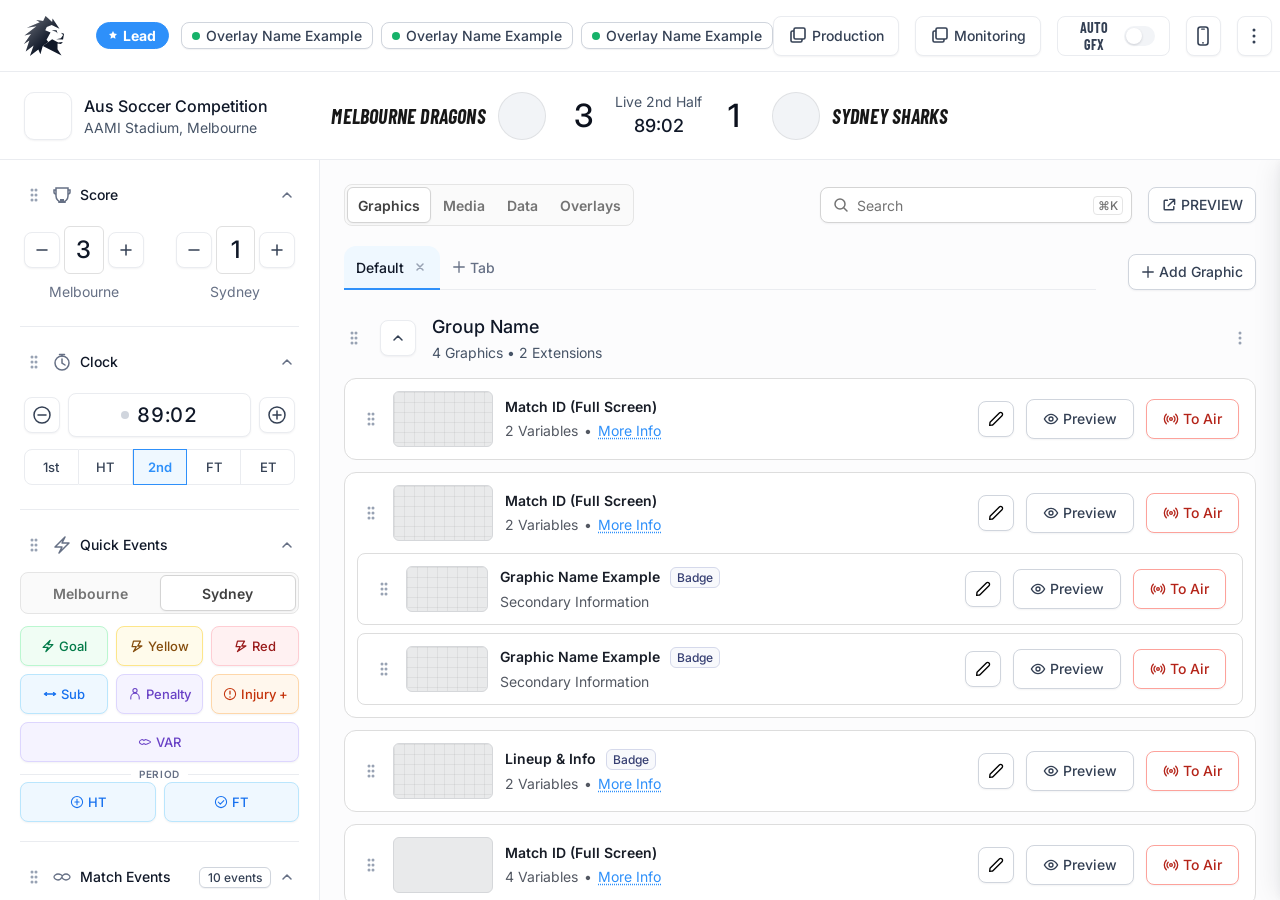
==== index.html @ 93c09072 "Initial commit: LIGR Control Room Co-Authored-By: Claude Sonnet 4.6 <noreply@anthropic.com>" ====
<!DOCTYPE html>
<html lang="en">
<head>
  <meta charset="UTF-8" />
  <meta name="viewport" content="width=device-width, initial-scale=1.0" />
  <title>LIGR Control Room</title>
  <link rel="preconnect" href="https://fonts.googleapis.com" />
  <link rel="preconnect" href="https://fonts.gstatic.com" crossorigin />
  <link href="https://fonts.googleapis.com/css2?family=Inter:wght@400;500;600;700&family=Barlow+Condensed:ital,wght@1,700&display=swap" rel="stylesheet" />
  <link rel="stylesheet" href="style.css" />
</head>
<body>

<!-- ===== TOP NAVIGATION BAR ===== -->
<header class="top-nav">
  <div class="top-nav__container">
    <div class="top-nav__left">
      <div class="ligr-logo">
        <svg width="40" height="40" viewBox="0 0 40 40" fill="none" xmlns="http://www.w3.org/2000/svg">
          <g clip-path="url(#clip0_logo)">
            <path d="M19.1914 4.89131L21.5633 0L28.1402 5.97826L28.5714 2.60871L35.4717 12.8261L27.7089 9.02173L22.7493 10.9783L21.2399 14.2391L26.5229 16.5217L22.5337 23.6957L24.3665 26.0869L18.7601 30.1087L16.3881 38.3696L14.3561 33.5039L5.92991 40L9.59567 29.4565L1.72505 35.5435L5.39089 24.4565L0 27.9348L7.00807 17.9348L0.539081 19.5652L12.5067 10.2173L2.91105 11.7391L15.849 6.30437L12.1833 3.91309L19.1914 4.89131Z" fill="#101828"/>
            <path d="M19.1914 4.89131L21.5633 0L28.1402 5.97826L28.5714 2.60871L35.4717 12.8261L27.7089 9.02173L22.7493 10.9783L21.2399 14.2391L26.5229 16.5217L22.5337 23.6957L24.3665 26.0869L18.7601 30.1087L16.3881 38.3696L14.3561 33.5039L5.92991 40L9.59567 29.4565L1.72505 35.5435L5.39089 24.4565L0 27.9348L7.00807 17.9348L0.539081 19.5652L12.5067 10.2173L2.91105 11.7391L15.849 6.30437L12.1833 3.91309L19.1914 4.89131Z" fill="url(#paint0_logo)"/>
            <path d="M24.3665 26.087L28.1401 23.3696L34.2325 26.5155L38.9218 25.9783L36.9811 27.9348L33.5309 27.3914V33.3696L37.5201 39.5652L33.5309 37.6087L18.76 30.1087L24.3665 26.087Z" fill="#101828"/>
            <path d="M24.3665 26.087L28.1401 23.3696L34.2325 26.5155L38.9218 25.9783L36.9811 27.9348L33.5309 27.3914V33.3696L37.5201 39.5652L33.5309 37.6087L18.76 30.1087L24.3665 26.087Z" fill="url(#paint1_logo)"/>
            <path d="M32.5608 14.239L33.5311 17.6085L32.1295 15.8695L27.709 14.239H32.5608Z" fill="#101828"/>
            <path d="M32.5608 14.239L33.5311 17.6085L32.1295 15.8695L27.709 14.239H32.5608Z" fill="url(#paint2_logo)"/>
            <path d="M36.8927 22.2922L39.1375 19.0218L36.9811 16.8479L40 17.8261L39.3531 21.85L39.0297 23.4783L32.1294 23.1522L36.8927 22.2922Z" fill="#101828"/>
            <path d="M36.8927 22.2922L39.1375 19.0218L36.9811 16.8479L40 17.8261L39.3531 21.85L39.0297 23.4783L32.1294 23.1522L36.8927 22.2922Z" fill="url(#paint3_logo)"/>
          </g>
          <defs>
            <linearGradient id="paint0_logo" x1="1.14286" y1="-4.65555e-07" x2="25.0245" y2="23.9532" gradientUnits="userSpaceOnUse">
              <stop stop-color="white" stop-opacity="0.4"/>
              <stop offset="1" stop-color="white" stop-opacity="0"/>
            </linearGradient>
            <linearGradient id="paint1_logo" x1="1.1428" y1="3.02295e-05" x2="25.0245" y2="23.9532" gradientUnits="userSpaceOnUse">
              <stop stop-color="white" stop-opacity="0.4"/>
              <stop offset="1" stop-color="white" stop-opacity="0"/>
            </linearGradient>
            <linearGradient id="paint2_logo" x1="1.14298" y1="-0.000123072" x2="25.0247" y2="23.9531" gradientUnits="userSpaceOnUse">
              <stop stop-color="white" stop-opacity="0.4"/>
              <stop offset="1" stop-color="white" stop-opacity="0"/>
            </linearGradient>
            <linearGradient id="paint3_logo" x1="1.14285" y1="3.03416e-05" x2="25.0245" y2="23.9532" gradientUnits="userSpaceOnUse">
              <stop stop-color="white" stop-opacity="0.4"/>
              <stop offset="1" stop-color="white" stop-opacity="0"/>
            </linearGradient>
            <clipPath id="clip0_logo">
              <rect width="40" height="40" fill="white"/>
            </clipPath>
          </defs>
        </svg>
      </div>
      <div class="top-nav__badges">
        <div class="nav-lead-badge">
          <svg width="12" height="12" viewBox="0 0 12 12" fill="none"><path d="M6 1l1.236 2.506L10 4.09 8 6.04l.472 2.751L6 7.506l-2.472 1.285L4 6.04 2 4.09l2.764-.584L6 1z" fill="white"/></svg>
          Lead
        </div>
        <div class="overlay-status-bar" id="overlayStatusBar"></div>
      </div>
    </div>
    <div class="top-nav__right">
      <button class="nav-tab">
        <svg width="20" height="20" viewBox="0 0 20 20" fill="none"><rect x="3" y="5" width="11" height="11" rx="1.5" stroke="#344054" stroke-width="1.6"/><rect x="6" y="2" width="11" height="11" rx="1.5" stroke="#344054" stroke-width="1.6" fill="white"/></svg>
        <span class="nav-tab__label">Production</span>
      </button>
      <button class="nav-tab">
        <svg width="20" height="20" viewBox="0 0 20 20" fill="none"><rect x="3" y="5" width="11" height="11" rx="1.5" stroke="#344054" stroke-width="1.6"/><rect x="6" y="2" width="11" height="11" rx="1.5" stroke="#344054" stroke-width="1.6" fill="white"/></svg>
        <span class="nav-tab__label">Monitoring</span>
      </button>
      <button class="nav-toggle-btn" id="autoGfxToggle" title="Auto GFX: automatically push graphics to air when match events are triggered">
        <span class="nav-toggle-btn__label">AUTO GFX</span>
        <span class="toggle" id="autoGfxSwitch"><span class="toggle__thumb"></span></span>
      </button>
      <button class="nav-icon-btn">
        <svg width="20" height="20" viewBox="0 0 20 20" fill="none"><rect x="5" y="1" width="10" height="18" rx="2.5" stroke="#344054" stroke-width="1.6" fill="none"/><rect x="8" y="2.5" width="4" height="1.2" rx="0.6" fill="#344054"/><circle cx="10" cy="16.8" r="0.9" fill="#344054"/></svg>
      </button>
      <button class="nav-icon-btn">
        <svg width="20" height="20" viewBox="0 0 20 20" fill="none"><circle cx="10" cy="4" r="1.5" fill="#344054"/><circle cx="10" cy="10" r="1.5" fill="#344054"/><circle cx="10" cy="16" r="1.5" fill="#344054"/></svg>
      </button>
    </div>
  </div>
</header>

<!-- ===== MATCH HEADER BAR ===== -->
<div class="match-header">
  <div class="match-header__container">
    <div class="match-header__competition">
      <div class="competition-icon">
        <img src="https://www.figma.com/api/mcp/asset/6a281a7b-8bff-4af5-811a-0e50e698b205" alt="" width="48" height="48" onerror="this.parentElement.innerHTML='<svg width=32 height=32 viewBox=\'0 0 32 32\' fill=none><rect width=32 height=32 rx=6 fill=#f0f0f0/><path d=\'M8 6h16v10a8 8 0 01-16 0V6z\' fill=#e5e5e5 stroke=#ccc stroke-width=1/></svg>'"/>
      </div>
      <div class="competition-text">
        <p class="competition-text__name">Aus Soccer Competition</p>
        <p class="competition-text__venue">AAMI Stadium, Melbourne</p>
      </div>
    </div>

    <div class="match-scoreboard">
      <div class="scoreboard__team scoreboard__team--home">
        <span class="scoreboard__team-name">MELBOURNE DRAGONS</span>
        <div class="scoreboard__avatar">
          <img src="https://www.figma.com/api/mcp/asset/4f454f0d-dc2e-4ebe-96f9-1db3f2419c6f" alt="MEL" onerror="this.style.display='none'"/>
        </div>
      </div>
      <div class="scoreboard__score-block"><span class="scoreboard__score">3</span></div>
      <div class="scoreboard__status">
        <span class="scoreboard__status-label">Live 2nd Half</span>
        <span class="scoreboard__clock" id="matchClock">89:02</span>
      </div>
      <div class="scoreboard__score-block"><span class="scoreboard__score">1</span></div>
      <div class="scoreboard__team scoreboard__team--away">
        <div class="scoreboard__avatar">
          <img src="https://www.figma.com/api/mcp/asset/9e050276-ee78-4f85-a09a-10b6bfed0210" alt="SYD" onerror="this.style.display='none'"/>
        </div>
        <span class="scoreboard__team-name">SYDNEY SHARKS</span>
      </div>
    </div>

    <div class="match-header__actions">
      <span class="badge badge--live"><span class="badge__dot badge__dot--live"></span>1 Live</span>
      <button class="btn btn--secondary btn--clear-all" id="clearAllBtn" title="Hold to clear all graphics">
        <svg width="16" height="16" viewBox="0 0 20 20" fill="none"><circle cx="10" cy="10" r="8" stroke="#344054" stroke-width="1.8"/><path d="M7 7l6 6M13 7l-6 6" stroke="#344054" stroke-width="1.8" stroke-linecap="round"/></svg>
        Clear All
      </button>
      <button class="btn btn--to-air" id="headerToAirBtn" style="display:none">
        <svg width="16" height="16" viewBox="0 0 24 24" fill="none" stroke="currentColor" stroke-width="2" stroke-linecap="round" stroke-linejoin="round"><path d="M16.243 7.757a6 6 0 0 1 0 8.486m-8.486 0a6 6 0 0 1 0-8.486M4.93 19.071c-3.905-3.905-3.905-10.237 0-14.142m14.142 0c3.905 3.905 3.905 10.237 0 14.142M14 12a2 2 0 1 1-4 0 2 2 0 0 1 4 0Z"/></svg>
        To Air
      </button>
    </div>
  </div>
</div>

<!-- ===== MAIN LAYOUT ===== -->
<div class="main-layout" id="mainLayout">

  <!-- ===== LEFT SIDEBAR ===== -->
  <aside class="sidebar" id="sidebar">
    <div class="sidebar__inner">

      <div class="sidebar-nav" id="sidebarNav">

        <!-- SCORE SECTION -->
        <div class="sidebar-section">
          <div class="sidebar-section__header" data-section="score">
            <div class="sidebar-section__drag"><svg width="8" height="14" viewBox="0 0 8 14" fill="none"><circle cx="2" cy="2" r="1.5" fill="#98a2b3"/><circle cx="6" cy="2" r="1.5" fill="#98a2b3"/><circle cx="2" cy="7" r="1.5" fill="#98a2b3"/><circle cx="6" cy="7" r="1.5" fill="#98a2b3"/><circle cx="2" cy="12" r="1.5" fill="#98a2b3"/><circle cx="6" cy="12" r="1.5" fill="#98a2b3"/></svg></div>
            <svg class="sidebar-section__section-icon" width="20" height="20" viewBox="0 0 20 20" fill="none"><path d="M4 3h12v8a6 6 0 01-12 0V3z" stroke="#667085" stroke-width="1.5"/><path d="M4 5H2v2a2 2 0 002 2M16 5h2v2a2 2 0 01-2 2" stroke="#667085" stroke-width="1.5" fill="none"/><rect x="8" y="14" width="4" height="2" fill="#667085"/><rect x="6" y="16" width="8" height="2" rx="1" fill="#667085"/></svg>
            <span class="sidebar-section__title">Score</span>
            <svg class="sidebar-section__chevron open" width="16" height="16" viewBox="0 0 16 16" fill="none"><path d="M4 6l4 4 4-4" stroke="#667085" stroke-width="1.5" stroke-linecap="round" stroke-linejoin="round"/></svg>
          </div>
          <div class="sidebar-section__body" id="scoreBody">
            <div class="score-controls">
              <div class="score-control">
                <div class="number-input">
                  <button class="number-input__btn"><svg width="14" height="14" viewBox="0 0 14 14" fill="none"><path d="M2 7h10" stroke="#344054" stroke-width="1.5" stroke-linecap="round"/></svg></button>
                  <div class="number-input__field"><span class="number-input__value" id="scoreHome">3</span></div>
                  <button class="number-input__btn"><svg width="14" height="14" viewBox="0 0 14 14" fill="none"><path d="M7 2v10M2 7h10" stroke="#344054" stroke-width="1.5" stroke-linecap="round"/></svg></button>
                </div>
                <span class="score-control__label">Melbourne</span>
              </div>
              <div class="score-control">
                <div class="number-input">
                  <button class="number-input__btn"><svg width="14" height="14" viewBox="0 0 14 14" fill="none"><path d="M2 7h10" stroke="#344054" stroke-width="1.5" stroke-linecap="round"/></svg></button>
                  <div class="number-input__field"><span class="number-input__value" id="scoreAway">1</span></div>
                  <button class="number-input__btn"><svg width="14" height="14" viewBox="0 0 14 14" fill="none"><path d="M7 2v10M2 7h10" stroke="#344054" stroke-width="1.5" stroke-linecap="round"/></svg></button>
                </div>
                <span class="score-control__label">Sydney</span>
              </div>
            </div>
          </div>
        </div>

        <div class="sidebar-divider"></div>

        <!-- CLOCK SECTION -->
        <div class="sidebar-section">
          <div class="sidebar-section__header" data-section="clock">
            <div class="sidebar-section__drag"><svg width="8" height="14" viewBox="0 0 8 14" fill="none"><circle cx="2" cy="2" r="1.5" fill="#98a2b3"/><circle cx="6" cy="2" r="1.5" fill="#98a2b3"/><circle cx="2" cy="7" r="1.5" fill="#98a2b3"/><circle cx="6" cy="7" r="1.5" fill="#98a2b3"/><circle cx="2" cy="12" r="1.5" fill="#98a2b3"/><circle cx="6" cy="12" r="1.5" fill="#98a2b3"/></svg></div>
            <svg class="sidebar-section__section-icon" width="20" height="20" viewBox="0 0 20 20" fill="none"><circle cx="10" cy="11" r="7" stroke="#667085" stroke-width="1.5"/><path d="M10 7v4l3 2" stroke="#667085" stroke-width="1.5" stroke-linecap="round"/><path d="M7.5 2.5h5M10 2.5v2" stroke="#667085" stroke-width="1.5" stroke-linecap="round"/></svg>
            <span class="sidebar-section__title">Clock</span>
            <svg class="sidebar-section__chevron open" width="16" height="16" viewBox="0 0 16 16" fill="none"><path d="M4 6l4 4 4-4" stroke="#667085" stroke-width="1.5" stroke-linecap="round" stroke-linejoin="round"/></svg>
          </div>
          <div class="sidebar-section__body" id="clockBody">
            <div class="clock-controls">
              <div class="clock-row">
                <button class="clock-btn-sm" id="clockDecrBtn">
                  <svg width="20" height="20" viewBox="0 0 20 20" fill="none"><circle cx="10" cy="10" r="8" stroke="#344054" stroke-width="1.5"/><path d="M6 10h8" stroke="#344054" stroke-width="1.5" stroke-linecap="round"/></svg>
                </button>
                <div class="clock-display" id="clockDisplay" title="Click to start / stop">
                  <span class="clock-display__indicator"></span>
                  <span class="clock-display__value" id="clockValue" title="Click to edit time">89:02</span>
                </div>
                <button class="clock-btn-sm" id="clockIncrBtn" title="+1 minute">
                  <svg width="20" height="20" viewBox="0 0 20 20" fill="none"><circle cx="10" cy="10" r="8" stroke="#344054" stroke-width="1.5"/><path d="M6 10h8M10 6v8" stroke="#344054" stroke-width="1.5" stroke-linecap="round"/></svg>
                </button>
              </div>
              <div class="clock-quick-btns">
                <button class="quick-btn" data-value="1st">1st</button>
                <button class="quick-btn" data-value="HT">HT</button>
                <button class="quick-btn quick-btn--active" data-value="2nd">2nd</button>
                <button class="quick-btn" data-value="FT">FT</button>
                <button class="quick-btn" data-value="ET">ET</button>
              </div>
            </div>
          </div>
        </div>

        <div class="sidebar-divider"></div>

        <!-- QUICK EVENTS SECTION -->
        <div class="sidebar-section">
          <div class="sidebar-section__header" data-section="quickEvents">
            <div class="sidebar-section__drag"><svg width="8" height="14" viewBox="0 0 8 14" fill="none"><circle cx="2" cy="2" r="1.5" fill="#98a2b3"/><circle cx="6" cy="2" r="1.5" fill="#98a2b3"/><circle cx="2" cy="7" r="1.5" fill="#98a2b3"/><circle cx="6" cy="7" r="1.5" fill="#98a2b3"/><circle cx="2" cy="12" r="1.5" fill="#98a2b3"/><circle cx="6" cy="12" r="1.5" fill="#98a2b3"/></svg></div>
            <svg class="sidebar-section__section-icon" width="20" height="20" viewBox="0 0 20 20" fill="none"><path d="M13 2L3 12h7l-3 6 10-10h-7z" stroke="#667085" stroke-width="1.5" stroke-linecap="round" stroke-linejoin="round" fill="none"/></svg>
            <span class="sidebar-section__title">Quick Events</span>
            <svg class="sidebar-section__chevron open" width="16" height="16" viewBox="0 0 16 16" fill="none"><path d="M4 6l4 4 4-4" stroke="#667085" stroke-width="1.5" stroke-linecap="round" stroke-linejoin="round"/></svg>
          </div>
          <div class="sidebar-section__body" id="quickEventsBody">
            <div class="team-tabs" id="teamTabs">
              <button class="team-tab" data-team="melbourne">Melbourne</button>
              <button class="team-tab team-tab--active" data-team="sydney">Sydney</button>
            </div>
            <div class="event-buttons">
              <button class="event-btn event-btn--goal">
                <svg width="14" height="14" viewBox="0 0 20 20" fill="none"><path d="M13 2L3 12h7l-3 6 10-10h-7z" stroke="#027a48" stroke-width="1.8" stroke-linecap="round" stroke-linejoin="round" fill="none"/></svg>
                Goal
              </button>
              <button class="event-btn event-btn--yellow">
                <svg width="14" height="14" viewBox="0 0 20 20" fill="none"><path d="M5 3h10l-4 7h6L5 18l4-7H3z" stroke="#854d0e" stroke-width="1.8" fill="none" stroke-linecap="round" stroke-linejoin="round"/></svg>
                Yellow
              </button>
              <button class="event-btn event-btn--red">
                <svg width="14" height="14" viewBox="0 0 20 20" fill="none"><path d="M5 3h10l-4 7h6L5 18l4-7H3z" stroke="#991b1b" stroke-width="1.8" fill="none" stroke-linecap="round" stroke-linejoin="round"/></svg>
                Red
              </button>
              <button class="event-btn event-btn--sub">
                <svg width="14" height="14" viewBox="0 0 20 20" fill="none"><path d="M5 8l-3 2 3 2M15 8l3 2-3 2M2 10h16" stroke="#1570ef" stroke-width="1.8" stroke-linecap="round" stroke-linejoin="round"/></svg>
                Sub
              </button>
              <button class="event-btn event-btn--penalty">
                <svg width="14" height="14" viewBox="0 0 20 20" fill="none"><circle cx="10" cy="5" r="3" stroke="#6941c6" stroke-width="1.5"/><path d="M4 17v-2a6 6 0 0112 0v2" stroke="#6941c6" stroke-width="1.5" stroke-linecap="round"/></svg>
                Penalty
              </button>
              <button class="event-btn event-btn--injury">
                <svg width="14" height="14" viewBox="0 0 20 20" fill="none"><circle cx="10" cy="10" r="8" stroke="#c4320a" stroke-width="1.5"/><path d="M10 6v4M10 14v.5" stroke="#c4320a" stroke-width="1.8" stroke-linecap="round"/></svg>
                Injury +
              </button>
              <button class="event-btn event-btn--var">
                <svg width="14" height="14" viewBox="0 0 20 20" fill="none"><path d="M2 10c0 1 1.5 2.5 2.5 3s2 .5 3 0l1-1 1 1c1 .5 2 .5 3 0S18 11 18 10M2 10c0-1 1.5-2.5 2.5-3s2-.5 3 0l1 1 1-1c1-.5 2-.5 3 0S18 9 18 10" stroke="#6941c6" stroke-width="1.5" fill="none"/></svg>
                VAR
              </button>
            </div>
            <div class="event-buttons-divider"><span class="event-buttons-divider__label">Period</span></div>
            <div class="period-buttons">
              <button class="event-btn event-btn--ht">
                <svg width="14" height="14" viewBox="0 0 20 20" fill="none"><circle cx="10" cy="10" r="8" stroke="#1570ef" stroke-width="1.5"/><path d="M10 6v8M7 10h6" stroke="#1570ef" stroke-width="1.5" stroke-linecap="round"/></svg>
                HT
              </button>
              <button class="event-btn event-btn--ft">
                <svg width="14" height="14" viewBox="0 0 20 20" fill="none"><circle cx="10" cy="10" r="8" stroke="#1570ef" stroke-width="1.5"/><path d="M6 10l3 3 5-5" stroke="#1570ef" stroke-width="1.5" stroke-linecap="round" stroke-linejoin="round"/></svg>
                FT
              </button>
            </div>
          </div>
        </div>

        <div class="sidebar-divider"></div>

        <!-- MATCH EVENTS SECTION -->
        <div class="sidebar-section">
          <div class="sidebar-section__header" data-section="matchEvents">
            <div class="sidebar-section__drag"><svg width="8" height="14" viewBox="0 0 8 14" fill="none"><circle cx="2" cy="2" r="1.5" fill="#98a2b3"/><circle cx="6" cy="2" r="1.5" fill="#98a2b3"/><circle cx="2" cy="7" r="1.5" fill="#98a2b3"/><circle cx="6" cy="7" r="1.5" fill="#98a2b3"/><circle cx="2" cy="12" r="1.5" fill="#98a2b3"/><circle cx="6" cy="12" r="1.5" fill="#98a2b3"/></svg></div>
            <svg class="sidebar-section__section-icon" width="20" height="20" viewBox="0 0 20 20" fill="none"><path d="M2 10c0 1.5 2 3 4 3s3-1 4-3-2-3-4-3-4 1.5-4 3zM10 10c0 1.5 2 3 4 3s4-1.5 4-3-2-3-4-3-4 1.5-4 3z" stroke="#667085" stroke-width="1.3" fill="none"/></svg>
            <span class="sidebar-section__title">Match Events</span>
            <span class="sidebar-badge">10 events</span>
            <svg class="sidebar-section__chevron open" width="16" height="16" viewBox="0 0 16 16" fill="none"><path d="M4 6l4 4 4-4" stroke="#667085" stroke-width="1.5" stroke-linecap="round" stroke-linejoin="round"/></svg>
          </div>
          <div class="sidebar-section__body" id="matchEventsBody">
            <div class="match-events-list" id="matchEventsList">
              <div class="match-event" data-event-time="53" data-event-type="Goal" data-event-player="#9 Marcus Lee" data-event-team="MEL" data-dot-class="match-event__dot--goal" data-type-class="match-event__type--goal"><span class="match-event__time">53'</span><span class="match-event__dot match-event__dot--goal"></span><span class="match-event__type match-event__type--goal">Goal</span><span class="match-event__player">#9 Marcus Lee</span><span class="match-event__team match-event__team--mel">MEL</span><button class="match-event__menu-btn" title="Event options"><svg width="14" height="14" viewBox="0 0 14 14" fill="none"><circle cx="7" cy="2.5" r="1.2" fill="#667085"/><circle cx="7" cy="7" r="1.2" fill="#667085"/><circle cx="7" cy="11.5" r="1.2" fill="#667085"/></svg></button></div>
              <div class="match-event" data-event-time="47" data-event-type="Yellow Card" data-event-player="#4 Sam Robinson" data-event-team="SYD" data-dot-class="match-event__dot--yellow" data-type-class="match-event__type--yellow"><span class="match-event__time">47'</span><span class="match-event__dot match-event__dot--yellow"></span><span class="match-event__type match-event__type--yellow">Yellow Card</span><span class="match-event__player">#4 Sam Robinson</span><span class="match-event__team match-event__team--syd">SYD</span><button class="match-event__menu-btn" title="Event options"><svg width="14" height="14" viewBox="0 0 14 14" fill="none"><circle cx="7" cy="2.5" r="1.2" fill="#667085"/><circle cx="7" cy="7" r="1.2" fill="#667085"/><circle cx="7" cy="11.5" r="1.2" fill="#667085"/></svg></button></div>
              <div class="match-event" data-event-time="45+2" data-event-type="Free Kick" data-event-player="#11 Ethan Rogers" data-event-team="SYD" data-dot-class="" data-type-class=""><span class="match-event__time">45+2'</span><span class="match-event__dot"></span><span class="match-event__type">Free Kick</span><span class="match-event__player">#11 Ethan Rogers</span><span class="match-event__team match-event__team--syd">SYD</span><button class="match-event__menu-btn" title="Event options"><svg width="14" height="14" viewBox="0 0 14 14" fill="none"><circle cx="7" cy="2.5" r="1.2" fill="#667085"/><circle cx="7" cy="7" r="1.2" fill="#667085"/><circle cx="7" cy="11.5" r="1.2" fill="#667085"/></svg></button></div>
              <div class="match-event" data-event-time="42" data-event-type="Substitution" data-event-player="#15 ⇄ #8" data-event-team="SYD" data-dot-class="match-event__dot--blue" data-type-class="match-event__type--blue"><span class="match-event__time">42'</span><span class="match-event__dot match-event__dot--blue"></span><span class="match-event__type match-event__type--blue">Substitution</span><span class="match-event__player">#15 ⇄ #8</span><span class="match-event__team match-event__team--syd">SYD</span><button class="match-event__menu-btn" title="Event options"><svg width="14" height="14" viewBox="0 0 14 14" fill="none"><circle cx="7" cy="2.5" r="1.2" fill="#667085"/><circle cx="7" cy="7" r="1.2" fill="#667085"/><circle cx="7" cy="11.5" r="1.2" fill="#667085"/></svg></button></div>
              <div class="match-event" data-event-time="40" data-event-type="Goal" data-event-player="#10 Callum Naden" data-event-team="MEL" data-dot-class="match-event__dot--goal" data-type-class="match-event__type--goal"><span class="match-event__time">40'</span><span class="match-event__dot match-event__dot--goal"></span><span class="match-event__type match-event__type--goal">Goal</span><span class="match-event__player">#10 Callum Naden</span><span class="match-event__team match-event__team--mel">MEL</span><button class="match-event__menu-btn" title="Event options"><svg width="14" height="14" viewBox="0 0 14 14" fill="none"><circle cx="7" cy="2.5" r="1.2" fill="#667085"/><circle cx="7" cy="7" r="1.2" fill="#667085"/><circle cx="7" cy="11.5" r="1.2" fill="#667085"/></svg></button></div>
              <div class="match-event" data-event-time="39" data-event-type="Substitution" data-event-player="#18 ⇄ #8" data-event-team="MEL" data-dot-class="match-event__dot--blue" data-type-class="match-event__type--blue"><span class="match-event__time">39'</span><span class="match-event__dot match-event__dot--blue"></span><span class="match-event__type match-event__type--blue">Substitution</span><span class="match-event__player">#18 ⇄ #8</span><span class="match-event__team match-event__team--mel">MEL</span><button class="match-event__menu-btn" title="Event options"><svg width="14" height="14" viewBox="0 0 14 14" fill="none"><circle cx="7" cy="2.5" r="1.2" fill="#667085"/><circle cx="7" cy="7" r="1.2" fill="#667085"/><circle cx="7" cy="11.5" r="1.2" fill="#667085"/></svg></button></div>
              <div class="match-event" data-event-time="37" data-event-type="Corner Kick" data-event-player="#7 Liam Hughes" data-event-team="MEL" data-dot-class="" data-type-class=""><span class="match-event__time">37'</span><span class="match-event__dot"></span><span class="match-event__type">Corner Kick</span><span class="match-event__player">#7 Liam Hughes</span><span class="match-event__team match-event__team--mel">MEL</span><button class="match-event__menu-btn" title="Event options"><svg width="14" height="14" viewBox="0 0 14 14" fill="none"><circle cx="7" cy="2.5" r="1.2" fill="#667085"/><circle cx="7" cy="7" r="1.2" fill="#667085"/><circle cx="7" cy="11.5" r="1.2" fill="#667085"/></svg></button></div>
              <div class="match-event" data-event-time="24" data-event-type="Goal" data-event-player="#4 Sam Robinson" data-event-team="SYD" data-dot-class="match-event__dot--goal" data-type-class="match-event__type--goal"><span class="match-event__time">24'</span><span class="match-event__dot match-event__dot--goal"></span><span class="match-event__type match-event__type--goal">Goal</span><span class="match-event__player">#4 Sam Robinson</span><span class="match-event__team match-event__team--syd">SYD</span><button class="match-event__menu-btn" title="Event options"><svg width="14" height="14" viewBox="0 0 14 14" fill="none"><circle cx="7" cy="2.5" r="1.2" fill="#667085"/><circle cx="7" cy="7" r="1.2" fill="#667085"/><circle cx="7" cy="11.5" r="1.2" fill="#667085"/></svg></button></div>
            </div>
          </div>
        </div>

      </div>
    </div>
  </aside>

  <!-- ===== MAIN CONTENT AREA ===== -->
  <main class="content-area" id="contentArea">

    <!-- Content Top Bar -->
    <div class="content-topbar">
      <div class="content-type-tabs" id="contentTypeTabs">
        <button class="content-type-tab content-type-tab--active" data-tab="graphics">Graphics</button>
        <button class="content-type-tab" data-tab="media">Media</button>
        <button class="content-type-tab" data-tab="data">Data</button>
        <button class="content-type-tab" data-tab="overlays">Overlays</button>
      </div>
      <div class="content-topbar__actions">
        <div class="search-input" id="searchInputWrapper">
          <svg class="search-input__icon" width="16" height="16" viewBox="0 0 16 16" fill="none"><circle cx="7" cy="7" r="5" stroke="#737373" stroke-width="1.5"/><path d="M11 11l3 3" stroke="#737373" stroke-width="1.5" stroke-linecap="round"/></svg>
          <input type="text" class="search-input__field" id="contentSearchField" placeholder="Search" />
          <button class="search-input__clear" id="searchClearBtn">
            <svg width="14" height="14" viewBox="0 0 14 14" fill="none"><path d="M1 1l12 12M13 1L1 13" stroke="#737373" stroke-width="1.5" stroke-linecap="round"/></svg>
          </button>
          <span class="search-input__shortcut">⌘K</span>
        </div>
        <button class="btn btn--secondary btn--sm btn--preview-url" id="previewUrlBtn">
          <svg width="16" height="16" viewBox="0 0 20 20" fill="none"><path d="M8 4H5a1 1 0 00-1 1v10a1 1 0 001 1h10a1 1 0 001-1v-3M11 3h6m0 0v6m0-6L9 11" stroke="#344054" stroke-width="1.8" stroke-linecap="round" stroke-linejoin="round"/></svg>
          PREVIEW
        </button>
      </div>
    </div>

    <div class="content-pane" id="paneGraphics" data-pane="graphics">
    <!-- Category Tabs Bar -->
    <div class="category-tabs-bar">
      <div class="category-tabs" id="tabBar">
        <button class="category-tab category-tab--active" data-tab-id="tab-pre-match">
          <span class="category-tab__label">Default</span>
          <span class="category-tab__close" role="button" tabindex="-1" title="Remove tab"><svg width="10" height="10" viewBox="0 0 10 10" fill="none"><path d="M8 2 2 8M2 2l6 6" stroke="currentColor" stroke-width="1.5" stroke-linecap="round"/></svg></span>
        </button>
        <button class="category-tab category-tab--add" id="addTabBtn">
          <svg width="14" height="14" viewBox="0 0 16 16" fill="none"><path d="M8 2v12M2 8h12" stroke="#667085" stroke-width="1.5" stroke-linecap="round"/></svg>
          Tab
        </button>
      </div>
      <button class="btn btn--secondary btn--sm btn--add-graphic">
        <svg width="14" height="14" viewBox="0 0 16 16" fill="none"><path d="M8 2v12M2 8h12" stroke="#344054" stroke-width="1.5" stroke-linecap="round"/></svg>
        Add Graphic
      </button>
    </div>

    <!-- Graphics Content -->
    <div class="graphics-content" id="graphicsContent">

      <!-- GROUP 1 -->
      <div class="graphic-group" data-tab="tab-pre-match">
        <div class="group-header">
          <div class="group-header__drag"><svg width="8" height="14" viewBox="0 0 8 14" fill="none"><circle cx="2" cy="2" r="1.5" fill="#98a2b3"/><circle cx="6" cy="2" r="1.5" fill="#98a2b3"/><circle cx="2" cy="7" r="1.5" fill="#98a2b3"/><circle cx="6" cy="7" r="1.5" fill="#98a2b3"/><circle cx="2" cy="12" r="1.5" fill="#98a2b3"/><circle cx="6" cy="12" r="1.5" fill="#98a2b3"/></svg></div>
          <button class="group-header__collapse" data-group="g1">
            <svg width="16" height="16" viewBox="0 0 16 16" fill="none"><path d="M4 10l4-4 4 4" stroke="#344054" stroke-width="1.5" stroke-linecap="round" stroke-linejoin="round"/></svg>
          </button>
          <div class="group-header__info">
            <span class="group-header__name">Group Name</span>
            <span class="group-header__meta">3 Graphics • 2 Extensions</span>
          </div>
          <button class="group-header__menu"><svg width="16" height="16" viewBox="0 0 16 16" fill="none"><circle cx="8" cy="3" r="1.5" fill="#98a2b3"/><circle cx="8" cy="8" r="1.5" fill="#98a2b3"/><circle cx="8" cy="13" r="1.5" fill="#98a2b3"/></svg></button>
        </div>

        <div class="group-cards" id="g1-cards">

          <!-- Card: DEFAULT -->
          <div class="graphic-card graphic-card--default" data-card-id="card-match-id">
            <div class="graphic-card__inner">
              <div class="graphic-card__drag"><svg width="8" height="14" viewBox="0 0 8 14" fill="none"><circle cx="2" cy="2" r="1.5" fill="#98a2b3"/><circle cx="6" cy="2" r="1.5" fill="#98a2b3"/><circle cx="2" cy="7" r="1.5" fill="#98a2b3"/><circle cx="6" cy="7" r="1.5" fill="#98a2b3"/><circle cx="2" cy="12" r="1.5" fill="#98a2b3"/><circle cx="6" cy="12" r="1.5" fill="#98a2b3"/></svg></div>
              <div class="graphic-card__thumbnail"></div>
              <div class="graphic-card__info">
                <div class="graphic-card__title-row"><span class="graphic-card__name">Match ID (Full Screen)</span></div>
                <p class="graphic-card__meta">2 Variables <span class="meta-dot">•</span> <span class="more-info" data-tooltip="View graphic template documentation and usage notes">More Info</span></p>
              </div>
              <div class="graphic-card__actions">
                <button class="btn-icon btn-icon--edit" data-card="card-match-id" data-name="Match ID (Full Screen)" data-vars="4" title="Edit variables">
                  <svg width="16" height="16" viewBox="0 0 24 24" fill="none" stroke="currentColor" stroke-width="2" stroke-linecap="round" stroke-linejoin="round"><path d="M2.876 18.116c.046-.414.069-.62.131-.814a2 2 0 0 1 .234-.485c.111-.17.259-.317.553-.61L17 3a2.828 2.828 0 1 1 4 4L7.794 20.206c-.294.294-.442.442-.611.553a2 2 0 0 1-.485.233c-.193.063-.4.086-.814.132L2.5 21.5l.376-3.384Z"/></svg>
                </button>
                <button class="btn btn--secondary btn--md btn--preview"><svg width="16" height="16" viewBox="0 0 24 24" fill="none" stroke="currentColor" stroke-width="2" stroke-linecap="round" stroke-linejoin="round"><path d="M2.42 12.713c-.136-.215-.204-.323-.242-.49a1.173 1.173 0 0 1 0-.446c.038-.167.106-.274.242-.49C3.546 9.505 6.895 5 12 5s8.455 4.505 9.58 6.287c.137.215.205.323.243.49.029.125.029.322 0 .446-.038.167-.106.274-.242.49C20.455 14.495 17.105 19 12 19c-5.106 0-8.455-4.505-9.58-6.287Z"/><path d="M12 15a3 3 0 1 0 0-6 3 3 0 0 0 0 6Z"/></svg>Preview</button>
                <button class="btn btn--to-air-outline"><svg width="16" height="16" viewBox="0 0 24 24" fill="none" stroke="currentColor" stroke-width="2" stroke-linecap="round" stroke-linejoin="round"><path d="M16.243 7.757a6 6 0 0 1 0 8.486m-8.486 0a6 6 0 0 1 0-8.486M4.93 19.071c-3.905-3.905-3.905-10.237 0-14.142m14.142 0c3.905 3.905 3.905 10.237 0 14.142M14 12a2 2 0 1 1-4 0 2 2 0 0 1 4 0Z"/></svg>To Air</button>
              </div>
            </div>
          </div>

          <!-- Card: DEFAULT (with extensions) -->
          <div class="graphic-card graphic-card--default" data-card-id="card-preview">
            <div class="graphic-card__inner">
              <div class="graphic-card__drag"><svg width="8" height="14" viewBox="0 0 8 14" fill="none"><circle cx="2" cy="2" r="1.5" fill="#98a2b3"/><circle cx="6" cy="2" r="1.5" fill="#98a2b3"/><circle cx="2" cy="7" r="1.5" fill="#98a2b3"/><circle cx="6" cy="7" r="1.5" fill="#98a2b3"/><circle cx="2" cy="12" r="1.5" fill="#98a2b3"/><circle cx="6" cy="12" r="1.5" fill="#98a2b3"/></svg></div>
              <div class="graphic-card__thumbnail"></div>
              <div class="graphic-card__info">
                <div class="graphic-card__title-row">
                  <span class="graphic-card__name">Match ID (Full Screen)</span>
                </div>
                <p class="graphic-card__meta">2 Variables <span class="meta-dot">•</span> <span class="more-info" data-tooltip="View graphic template documentation and usage notes">More Info</span></p>
              </div>
              <div class="graphic-card__actions">
                <button class="btn-icon btn-icon--edit" data-card="card-preview" data-name="Match ID (Full Screen)" data-vars="2" title="Edit variables">
                  <svg width="16" height="16" viewBox="0 0 24 24" fill="none" stroke="currentColor" stroke-width="2" stroke-linecap="round" stroke-linejoin="round"><path d="M2.876 18.116c.046-.414.069-.62.131-.814a2 2 0 0 1 .234-.485c.111-.17.259-.317.553-.61L17 3a2.828 2.828 0 1 1 4 4L7.794 20.206c-.294.294-.442.442-.611.553a2 2 0 0 1-.485.233c-.193.063-.4.086-.814.132L2.5 21.5l.376-3.384Z"/></svg>
                </button>
                <button class="btn btn--secondary btn--md btn--preview"><svg width="16" height="16" viewBox="0 0 24 24" fill="none" stroke="currentColor" stroke-width="2" stroke-linecap="round" stroke-linejoin="round"><path d="M2.42 12.713c-.136-.215-.204-.323-.242-.49a1.173 1.173 0 0 1 0-.446c.038-.167.106-.274.242-.49C3.546 9.505 6.895 5 12 5s8.455 4.505 9.58 6.287c.137.215.205.323.243.49.029.125.029.322 0 .446-.038.167-.106.274-.242.49C20.455 14.495 17.105 19 12 19c-5.106 0-8.455-4.505-9.58-6.287Z"/><path d="M12 15a3 3 0 1 0 0-6 3 3 0 0 0 0 6Z"/></svg>Preview</button>
                <button class="btn btn--to-air-outline"><svg width="16" height="16" viewBox="0 0 24 24" fill="none" stroke="currentColor" stroke-width="2" stroke-linecap="round" stroke-linejoin="round"><path d="M16.243 7.757a6 6 0 0 1 0 8.486m-8.486 0a6 6 0 0 1 0-8.486M4.93 19.071c-3.905-3.905-3.905-10.237 0-14.142m14.142 0c3.905 3.905 3.905 10.237 0 14.142M14 12a2 2 0 1 1-4 0 2 2 0 0 1 4 0Z"/></svg>To Air</button>
              </div>
            </div>
            <!-- Extensions (nested inside parent card boundary) -->
            <div class="graphic-card__extensions">
              <div class="graphic-card__extension graphic-card--default" data-card-id="card-sub1">
                <div class="graphic-card__inner graphic-card__inner--sm">
                  <div class="graphic-card__drag"><svg width="8" height="14" viewBox="0 0 8 14" fill="none"><circle cx="2" cy="2" r="1.5" fill="#98a2b3"/><circle cx="6" cy="2" r="1.5" fill="#98a2b3"/><circle cx="2" cy="7" r="1.5" fill="#98a2b3"/><circle cx="6" cy="7" r="1.5" fill="#98a2b3"/><circle cx="2" cy="12" r="1.5" fill="#98a2b3"/><circle cx="6" cy="12" r="1.5" fill="#98a2b3"/></svg></div>
                  <div class="graphic-card__thumbnail graphic-card__thumbnail--sm"></div>
                  <div class="graphic-card__info">
                    <div class="graphic-card__title-row"><span class="graphic-card__name">Graphic Name Example</span><span class="badge badge--blue-gray">Badge</span></div>
                    <p class="graphic-card__meta">Secondary Information</p>
                  </div>
                  <div class="graphic-card__actions">
                    <button class="btn-icon btn-icon--edit" data-card="card-sub1" data-name="Graphic Name Example" data-vars="2" title="Edit variables">
                      <svg width="16" height="16" viewBox="0 0 24 24" fill="none" stroke="currentColor" stroke-width="2" stroke-linecap="round" stroke-linejoin="round"><path d="M2.876 18.116c.046-.414.069-.62.131-.814a2 2 0 0 1 .234-.485c.111-.17.259-.317.553-.61L17 3a2.828 2.828 0 1 1 4 4L7.794 20.206c-.294.294-.442.442-.611.553a2 2 0 0 1-.485.233c-.193.063-.4.086-.814.132L2.5 21.5l.376-3.384Z"/></svg>
                    </button>
                    <button class="btn btn--secondary btn--md btn--preview"><svg width="16" height="16" viewBox="0 0 24 24" fill="none" stroke="currentColor" stroke-width="2" stroke-linecap="round" stroke-linejoin="round"><path d="M2.42 12.713c-.136-.215-.204-.323-.242-.49a1.173 1.173 0 0 1 0-.446c.038-.167.106-.274.242-.49C3.546 9.505 6.895 5 12 5s8.455 4.505 9.58 6.287c.137.215.205.323.243.49.029.125.029.322 0 .446-.038.167-.106.274-.242.49C20.455 14.495 17.105 19 12 19c-5.106 0-8.455-4.505-9.58-6.287Z"/><path d="M12 15a3 3 0 1 0 0-6 3 3 0 0 0 0 6Z"/></svg>Preview</button>
                    <button class="btn btn--to-air-outline"><svg width="16" height="16" viewBox="0 0 24 24" fill="none" stroke="currentColor" stroke-width="2" stroke-linecap="round" stroke-linejoin="round"><path d="M16.243 7.757a6 6 0 0 1 0 8.486m-8.486 0a6 6 0 0 1 0-8.486M4.93 19.071c-3.905-3.905-3.905-10.237 0-14.142m14.142 0c3.905 3.905 3.905 10.237 0 14.142M14 12a2 2 0 1 1-4 0 2 2 0 0 1 4 0Z"/></svg>To Air</button>
                  </div>
                </div>
              </div>
              <div class="graphic-card__extension graphic-card--default" data-card-id="card-sub2">
                <div class="graphic-card__inner graphic-card__inner--sm">
                  <div class="graphic-card__drag"><svg width="8" height="14" viewBox="0 0 8 14" fill="none"><circle cx="2" cy="2" r="1.5" fill="#98a2b3"/><circle cx="6" cy="2" r="1.5" fill="#98a2b3"/><circle cx="2" cy="7" r="1.5" fill="#98a2b3"/><circle cx="6" cy="7" r="1.5" fill="#98a2b3"/><circle cx="2" cy="12" r="1.5" fill="#98a2b3"/><circle cx="6" cy="12" r="1.5" fill="#98a2b3"/></svg></div>
                  <div class="graphic-card__thumbnail graphic-card__thumbnail--sm"></div>
                  <div class="graphic-card__info">
                    <div class="graphic-card__title-row"><span class="graphic-card__name">Graphic Name Example</span><span class="badge badge--blue-gray">Badge</span></div>
                    <p class="graphic-card__meta">Secondary Information</p>
                  </div>
                  <div class="graphic-card__actions">
                    <button class="btn-icon btn-icon--edit" data-card="card-sub2" data-name="Graphic Name Example" data-vars="2" title="Edit variables">
                      <svg width="16" height="16" viewBox="0 0 24 24" fill="none" stroke="currentColor" stroke-width="2" stroke-linecap="round" stroke-linejoin="round"><path d="M2.876 18.116c.046-.414.069-.62.131-.814a2 2 0 0 1 .234-.485c.111-.17.259-.317.553-.61L17 3a2.828 2.828 0 1 1 4 4L7.794 20.206c-.294.294-.442.442-.611.553a2 2 0 0 1-.485.233c-.193.063-.4.086-.814.132L2.5 21.5l.376-3.384Z"/></svg>
                    </button>
                    <button class="btn btn--secondary btn--md btn--preview"><svg width="16" height="16" viewBox="0 0 24 24" fill="none" stroke="currentColor" stroke-width="2" stroke-linecap="round" stroke-linejoin="round"><path d="M2.42 12.713c-.136-.215-.204-.323-.242-.49a1.173 1.173 0 0 1 0-.446c.038-.167.106-.274.242-.49C3.546 9.505 6.895 5 12 5s8.455 4.505 9.58 6.287c.137.215.205.323.243.49.029.125.029.322 0 .446-.038.167-.106.274-.242.49C20.455 14.495 17.105 19 12 19c-5.106 0-8.455-4.505-9.58-6.287Z"/><path d="M12 15a3 3 0 1 0 0-6 3 3 0 0 0 0 6Z"/></svg>Preview</button>
                    <button class="btn btn--to-air-outline"><svg width="16" height="16" viewBox="0 0 24 24" fill="none" stroke="currentColor" stroke-width="2" stroke-linecap="round" stroke-linejoin="round"><path d="M16.243 7.757a6 6 0 0 1 0 8.486m-8.486 0a6 6 0 0 1 0-8.486M4.93 19.071c-3.905-3.905-3.905-10.237 0-14.142m14.142 0c3.905 3.905 3.905 10.237 0 14.142M14 12a2 2 0 1 1-4 0 2 2 0 0 1 4 0Z"/></svg>To Air</button>
                  </div>
                </div>
              </div>
            </div>
          </div>

          <!-- Card: DEFAULT hover state -->
          <div class="graphic-card graphic-card--default" data-card-id="card-lineup">
            <div class="graphic-card__inner">
              <div class="graphic-card__drag"><svg width="8" height="14" viewBox="0 0 8 14" fill="none"><circle cx="2" cy="2" r="1.5" fill="#98a2b3"/><circle cx="6" cy="2" r="1.5" fill="#98a2b3"/><circle cx="2" cy="7" r="1.5" fill="#98a2b3"/><circle cx="6" cy="7" r="1.5" fill="#98a2b3"/><circle cx="2" cy="12" r="1.5" fill="#98a2b3"/><circle cx="6" cy="12" r="1.5" fill="#98a2b3"/></svg></div>
              <div class="graphic-card__thumbnail"></div>
              <div class="graphic-card__info">
                <div class="graphic-card__title-row"><span class="graphic-card__name">Lineup &amp; Info</span><span class="badge badge--blue-gray">Badge</span></div>
                <p class="graphic-card__meta">2 Variables <span class="meta-dot">•</span> <span class="more-info" data-tooltip="View graphic template documentation and usage notes">More Info</span></p>
              </div>
              <div class="graphic-card__actions">
                <button class="btn-icon btn-icon--edit" data-card="card-lineup" data-name="Lineup &amp; Info" data-vars="2" title="Edit variables">
                  <svg width="16" height="16" viewBox="0 0 24 24" fill="none" stroke="currentColor" stroke-width="2" stroke-linecap="round" stroke-linejoin="round"><path d="M2.876 18.116c.046-.414.069-.62.131-.814a2 2 0 0 1 .234-.485c.111-.17.259-.317.553-.61L17 3a2.828 2.828 0 1 1 4 4L7.794 20.206c-.294.294-.442.442-.611.553a2 2 0 0 1-.485.233c-.193.063-.4.086-.814.132L2.5 21.5l.376-3.384Z"/></svg>
                </button>
                <button class="btn btn--secondary btn--md btn--preview"><svg width="16" height="16" viewBox="0 0 24 24" fill="none" stroke="currentColor" stroke-width="2" stroke-linecap="round" stroke-linejoin="round"><path d="M2.42 12.713c-.136-.215-.204-.323-.242-.49a1.173 1.173 0 0 1 0-.446c.038-.167.106-.274.242-.49C3.546 9.505 6.895 5 12 5s8.455 4.505 9.58 6.287c.137.215.205.323.243.49.029.125.029.322 0 .446-.038.167-.106.274-.242.49C20.455 14.495 17.105 19 12 19c-5.106 0-8.455-4.505-9.58-6.287Z"/><path d="M12 15a3 3 0 1 0 0-6 3 3 0 0 0 0 6Z"/></svg>Preview</button>
                <button class="btn btn--to-air-outline"><svg width="16" height="16" viewBox="0 0 24 24" fill="none" stroke="currentColor" stroke-width="2" stroke-linecap="round" stroke-linejoin="round"><path d="M16.243 7.757a6 6 0 0 1 0 8.486m-8.486 0a6 6 0 0 1 0-8.486M4.93 19.071c-3.905-3.905-3.905-10.237 0-14.142m14.142 0c3.905 3.905 3.905 10.237 0 14.142M14 12a2 2 0 1 1-4 0 2 2 0 0 1 4 0Z"/></svg>To Air</button>
              </div>
            </div>
          </div>

          <!-- Card: DEFAULT -->
          <div class="graphic-card graphic-card--default" data-card-id="card-selected">
            <div class="graphic-card__inner">
              <div class="graphic-card__drag"><svg width="8" height="14" viewBox="0 0 8 14" fill="none"><circle cx="2" cy="2" r="1.5" fill="#98a2b3"/><circle cx="6" cy="2" r="1.5" fill="#98a2b3"/><circle cx="2" cy="7" r="1.5" fill="#98a2b3"/><circle cx="6" cy="7" r="1.5" fill="#98a2b3"/><circle cx="2" cy="12" r="1.5" fill="#98a2b3"/><circle cx="6" cy="12" r="1.5" fill="#98a2b3"/></svg></div>
              <div class="graphic-card__thumbnail graphic-card__thumbnail--preview">
                <img src="https://www.figma.com/api/mcp/asset/a5c381a2-ac74-47e6-8bad-39713e8aea9d" alt="Match ID preview" style="width:100%;height:100%;object-fit:cover;border-radius:4px;" onerror="this.style.display='none'"/>
              </div>
              <div class="graphic-card__info">
                <div class="graphic-card__title-row"><span class="graphic-card__name">Match ID (Full Screen)</span></div>
                <p class="graphic-card__meta">4 Variables <span class="meta-dot">•</span> <span class="more-info" data-tooltip="View graphic template documentation and usage notes">More Info</span></p>
              </div>
              <div class="graphic-card__actions">
                <button class="btn-icon btn-icon--edit" data-card="card-selected" data-name="Match ID (Full Screen)" data-vars="4" title="Edit variables">
                  <svg width="16" height="16" viewBox="0 0 24 24" fill="none" stroke="currentColor" stroke-width="2" stroke-linecap="round" stroke-linejoin="round"><path d="M2.876 18.116c.046-.414.069-.62.131-.814a2 2 0 0 1 .234-.485c.111-.17.259-.317.553-.61L17 3a2.828 2.828 0 1 1 4 4L7.794 20.206c-.294.294-.442.442-.611.553a2 2 0 0 1-.485.233c-.193.063-.4.086-.814.132L2.5 21.5l.376-3.384Z"/></svg>
                </button>
                <button class="btn btn--secondary btn--md btn--preview"><svg width="16" height="16" viewBox="0 0 24 24" fill="none" stroke="currentColor" stroke-width="2" stroke-linecap="round" stroke-linejoin="round"><path d="M2.42 12.713c-.136-.215-.204-.323-.242-.49a1.173 1.173 0 0 1 0-.446c.038-.167.106-.274.242-.49C3.546 9.505 6.895 5 12 5s8.455 4.505 9.58 6.287c.137.215.205.323.243.49.029.125.029.322 0 .446-.038.167-.106.274-.242.49C20.455 14.495 17.105 19 12 19c-5.106 0-8.455-4.505-9.58-6.287Z"/><path d="M12 15a3 3 0 1 0 0-6 3 3 0 0 0 0 6Z"/></svg>Preview</button>
                <button class="btn btn--to-air-outline"><svg width="16" height="16" viewBox="0 0 24 24" fill="none" stroke="currentColor" stroke-width="2" stroke-linecap="round" stroke-linejoin="round"><path d="M16.243 7.757a6 6 0 0 1 0 8.486m-8.486 0a6 6 0 0 1 0-8.486M4.93 19.071c-3.905-3.905-3.905-10.237 0-14.142m14.142 0c3.905 3.905 3.905 10.237 0 14.142M14 12a2 2 0 1 1-4 0 2 2 0 0 1 4 0Z"/></svg>To Air</button>
              </div>
            </div>
          </div>

        </div>
      </div>

      <!-- GROUP 2 -->
      <div class="graphic-group" data-tab="tab-pre-match">
        <div class="group-header">
          <div class="group-header__drag"><svg width="8" height="14" viewBox="0 0 8 14" fill="none"><circle cx="2" cy="2" r="1.5" fill="#98a2b3"/><circle cx="6" cy="2" r="1.5" fill="#98a2b3"/><circle cx="2" cy="7" r="1.5" fill="#98a2b3"/><circle cx="6" cy="7" r="1.5" fill="#98a2b3"/><circle cx="2" cy="12" r="1.5" fill="#98a2b3"/><circle cx="6" cy="12" r="1.5" fill="#98a2b3"/></svg></div>
          <button class="group-header__collapse" data-group="g2">
            <svg width="16" height="16" viewBox="0 0 16 16" fill="none"><path d="M4 10l4-4 4 4" stroke="#344054" stroke-width="1.5" stroke-linecap="round" stroke-linejoin="round"/></svg>
          </button>
          <div class="group-header__info">
            <span class="group-header__name">Group Name</span>
            <span class="group-header__meta">3 Graphics • 2 Extensions</span>
          </div>
          <button class="group-header__menu"><svg width="16" height="16" viewBox="0 0 16 16" fill="none"><circle cx="8" cy="3" r="1.5" fill="#98a2b3"/><circle cx="8" cy="8" r="1.5" fill="#98a2b3"/><circle cx="8" cy="13" r="1.5" fill="#98a2b3"/></svg></button>
        </div>
        <div class="group-cards" id="g2-cards">
          <div class="graphic-card graphic-card--default" data-card-id="card-g2-1">
            <div class="graphic-card__inner">
              <div class="graphic-card__drag"><svg width="8" height="14" viewBox="0 0 8 14" fill="none"><circle cx="2" cy="2" r="1.5" fill="#98a2b3"/><circle cx="6" cy="2" r="1.5" fill="#98a2b3"/><circle cx="2" cy="7" r="1.5" fill="#98a2b3"/><circle cx="6" cy="7" r="1.5" fill="#98a2b3"/><circle cx="2" cy="12" r="1.5" fill="#98a2b3"/><circle cx="6" cy="12" r="1.5" fill="#98a2b3"/></svg></div>
              <div class="graphic-card__thumbnail"></div>
              <div class="graphic-card__info">
                <div class="graphic-card__title-row"><span class="graphic-card__name">Graphic Name Example</span><span class="badge badge--blue-gray">Badge</span></div>
                <p class="graphic-card__meta">2 Variables <span class="meta-dot">•</span> <span class="more-info" data-tooltip="View graphic template documentation and usage notes">More Info</span></p>
              </div>
              <div class="graphic-card__actions">
                <button class="btn-icon btn-icon--edit" data-card="card-g2-1" data-name="Graphic Name Example" data-vars="2" title="Edit variables">
                  <svg width="16" height="16" viewBox="0 0 24 24" fill="none" stroke="currentColor" stroke-width="2" stroke-linecap="round" stroke-linejoin="round"><path d="M2.876 18.116c.046-.414.069-.62.131-.814a2 2 0 0 1 .234-.485c.111-.17.259-.317.553-.61L17 3a2.828 2.828 0 1 1 4 4L7.794 20.206c-.294.294-.442.442-.611.553a2 2 0 0 1-.485.233c-.193.063-.4.086-.814.132L2.5 21.5l.376-3.384Z"/></svg>
                </button>
                <button class="btn btn--secondary btn--md btn--preview"><svg width="16" height="16" viewBox="0 0 24 24" fill="none" stroke="currentColor" stroke-width="2" stroke-linecap="round" stroke-linejoin="round"><path d="M2.42 12.713c-.136-.215-.204-.323-.242-.49a1.173 1.173 0 0 1 0-.446c.038-.167.106-.274.242-.49C3.546 9.505 6.895 5 12 5s8.455 4.505 9.58 6.287c.137.215.205.323.243.49.029.125.029.322 0 .446-.038.167-.106.274-.242.49C20.455 14.495 17.105 19 12 19c-5.106 0-8.455-4.505-9.58-6.287Z"/><path d="M12 15a3 3 0 1 0 0-6 3 3 0 0 0 0 6Z"/></svg>Preview</button>
                <button class="btn btn--to-air-outline"><svg width="16" height="16" viewBox="0 0 24 24" fill="none" stroke="currentColor" stroke-width="2" stroke-linecap="round" stroke-linejoin="round"><path d="M16.243 7.757a6 6 0 0 1 0 8.486m-8.486 0a6 6 0 0 1 0-8.486M4.93 19.071c-3.905-3.905-3.905-10.237 0-14.142m14.142 0c3.905 3.905 3.905 10.237 0 14.142M14 12a2 2 0 1 1-4 0 2 2 0 0 1 4 0Z"/></svg>To Air</button>
              </div>
            </div>
          </div>
          <div class="graphic-card graphic-card--default" data-card-id="card-g2-2">
            <div class="graphic-card__inner">
              <div class="graphic-card__drag"><svg width="8" height="14" viewBox="0 0 8 14" fill="none"><circle cx="2" cy="2" r="1.5" fill="#98a2b3"/><circle cx="6" cy="2" r="1.5" fill="#98a2b3"/><circle cx="2" cy="7" r="1.5" fill="#98a2b3"/><circle cx="6" cy="7" r="1.5" fill="#98a2b3"/><circle cx="2" cy="12" r="1.5" fill="#98a2b3"/><circle cx="6" cy="12" r="1.5" fill="#98a2b3"/></svg></div>
              <div class="graphic-card__thumbnail"></div>
              <div class="graphic-card__info">
                <div class="graphic-card__title-row"><span class="graphic-card__name">Graphic Name Example</span><span class="badge badge--blue-gray">Badge</span></div>
                <p class="graphic-card__meta">Secondary Information</p>
              </div>
              <div class="graphic-card__actions">
                <button class="btn-icon btn-icon--edit" data-card="card-g2-2" data-name="Graphic Name Example" data-vars="3" title="Edit variables">
                  <svg width="16" height="16" viewBox="0 0 24 24" fill="none" stroke="currentColor" stroke-width="2" stroke-linecap="round" stroke-linejoin="round"><path d="M2.876 18.116c.046-.414.069-.62.131-.814a2 2 0 0 1 .234-.485c.111-.17.259-.317.553-.61L17 3a2.828 2.828 0 1 1 4 4L7.794 20.206c-.294.294-.442.442-.611.553a2 2 0 0 1-.485.233c-.193.063-.4.086-.814.132L2.5 21.5l.376-3.384Z"/></svg>
                </button>
                <button class="btn btn--secondary btn--md btn--preview"><svg width="16" height="16" viewBox="0 0 24 24" fill="none" stroke="currentColor" stroke-width="2" stroke-linecap="round" stroke-linejoin="round"><path d="M2.42 12.713c-.136-.215-.204-.323-.242-.49a1.173 1.173 0 0 1 0-.446c.038-.167.106-.274.242-.49C3.546 9.505 6.895 5 12 5s8.455 4.505 9.58 6.287c.137.215.205.323.243.49.029.125.029.322 0 .446-.038.167-.106.274-.242.49C20.455 14.495 17.105 19 12 19c-5.106 0-8.455-4.505-9.58-6.287Z"/><path d="M12 15a3 3 0 1 0 0-6 3 3 0 0 0 0 6Z"/></svg>Preview</button>
                <button class="btn btn--to-air-outline"><svg width="16" height="16" viewBox="0 0 24 24" fill="none" stroke="currentColor" stroke-width="2" stroke-linecap="round" stroke-linejoin="round"><path d="M16.243 7.757a6 6 0 0 1 0 8.486m-8.486 0a6 6 0 0 1 0-8.486M4.93 19.071c-3.905-3.905-3.905-10.237 0-14.142m14.142 0c3.905 3.905 3.905 10.237 0 14.142M14 12a2 2 0 1 1-4 0 2 2 0 0 1 4 0Z"/></svg>To Air</button>
              </div>
            </div>
          </div>
        </div>
      </div>

      <!-- Empty state: shown when active tab has no graphics -->
      <div class="graphics-empty-state" id="graphicsEmptyState">
        <div class="graphics-empty-state__icon">
          <svg width="40" height="40" viewBox="0 0 24 24" fill="none" stroke="#98a2b3" stroke-width="1.5" stroke-linecap="round"><rect x="3" y="3" width="18" height="18" rx="3"/><path d="M3 9h18M9 9v12"/></svg>
        </div>
        <p class="graphics-empty-state__title">No graphics in this tab</p>
        <p class="graphics-empty-state__subtitle">Add a graphic to get started</p>
        <button class="btn btn--secondary btn--sm btn--add-graphic">+ Add Graphic</button>
      </div>

    </div><!-- /graphics-content -->
    </div><!-- /paneGraphics -->

    <!-- ===== MEDIA PANE ===== -->
    <div class="content-pane content-pane--hidden" id="paneMedia" data-pane="media">
      <div class="category-tabs-bar">
        <div class="category-tabs" id="mediaTabBar">
          <button class="category-tab category-tab--active" data-media-tab-id="media-tab-pre-match">
            <span class="category-tab__label">Default</span>
            <span class="category-tab__close" role="button" tabindex="-1" title="Remove tab"><svg width="10" height="10" viewBox="0 0 10 10" fill="none"><path d="M8 2 2 8M2 2l6 6" stroke="currentColor" stroke-width="1.5" stroke-linecap="round"/></svg></span>
          </button>
          <button class="category-tab category-tab--add" id="addMediaTabBtn">
            <svg width="14" height="14" viewBox="0 0 16 16" fill="none"><path d="M8 2v12M2 8h12" stroke="#667085" stroke-width="1.5" stroke-linecap="round"/></svg>
            Tab
          </button>
        </div>
        <button class="btn btn--secondary btn--sm" id="addMediaBtn">
          <svg width="14" height="14" viewBox="0 0 16 16" fill="none"><path d="M8 2v12M2 8h12" stroke="#344054" stroke-width="1.5" stroke-linecap="round"/></svg>
          Add Media
        </button>
      </div>

      <div class="graphics-content" id="mediaContent">
        <div class="graphic-group media-group" data-media-tab="media-tab-pre-match">
          <div class="group-header">
            <div class="group-header__drag"><svg width="8" height="14" viewBox="0 0 8 14" fill="none"><circle cx="2" cy="2" r="1.5" fill="#98a2b3"/><circle cx="6" cy="2" r="1.5" fill="#98a2b3"/><circle cx="2" cy="7" r="1.5" fill="#98a2b3"/><circle cx="6" cy="7" r="1.5" fill="#98a2b3"/><circle cx="2" cy="12" r="1.5" fill="#98a2b3"/><circle cx="6" cy="12" r="1.5" fill="#98a2b3"/></svg></div>
            <button class="group-header__collapse" data-group="mg1">
              <svg width="16" height="16" viewBox="0 0 16 16" fill="none"><path d="M4 10l4-4 4 4" stroke="#344054" stroke-width="1.5" stroke-linecap="round" stroke-linejoin="round"/></svg>
            </button>
            <div class="group-header__info">
              <span class="group-header__name">Group Name</span>
              <span class="group-header__meta">3 Media</span>
            </div>
            <button class="group-header__menu"><svg width="16" height="16" viewBox="0 0 16 16" fill="none"><circle cx="8" cy="3" r="1.5" fill="#98a2b3"/><circle cx="8" cy="8" r="1.5" fill="#98a2b3"/><circle cx="8" cy="13" r="1.5" fill="#98a2b3"/></svg></button>
          </div>
          <div class="group-cards" id="mg1-cards">

            <!-- Media card: DEFAULT -->
            <div class="graphic-card graphic-card--default" data-card-id="media-card-1" data-card-type="media">
              <div class="graphic-card__inner">
                <div class="graphic-card__drag"><svg width="8" height="14" viewBox="0 0 8 14" fill="none"><circle cx="2" cy="2" r="1.5" fill="#98a2b3"/><circle cx="6" cy="2" r="1.5" fill="#98a2b3"/><circle cx="2" cy="7" r="1.5" fill="#98a2b3"/><circle cx="6" cy="7" r="1.5" fill="#98a2b3"/><circle cx="2" cy="12" r="1.5" fill="#98a2b3"/><circle cx="6" cy="12" r="1.5" fill="#98a2b3"/></svg></div>
                <div class="graphic-card__thumbnail media-card__thumbnail"></div>
                <div class="graphic-card__info">
                  <div class="graphic-card__title-row"><span class="graphic-card__name">Video_Name_Example.mp4</span></div>
                  <p class="graphic-card__meta">MP4 <span class="meta-dot">•</span> 2:30 mins</p>
                </div>
                <div class="graphic-card__actions">
                  <button class="btn-icon btn-icon--edit" data-card="media-card-1" data-name="Video_Name_Example.mp4" data-vars="0" data-card-type="media" title="Edit media">
                    <svg width="16" height="16" viewBox="0 0 24 24" fill="none" stroke="currentColor" stroke-width="2" stroke-linecap="round"><path d="M4 20h4l10.5-10.5a2.121 2.121 0 00-3-3L5 17v3zM13.5 6.5l3 3"/></svg>
                  </button>
                  <button class="btn btn--secondary btn--md btn--preview"><svg width="16" height="16" viewBox="0 0 24 24" fill="none" stroke="currentColor" stroke-width="2" stroke-linecap="round" stroke-linejoin="round"><path d="M2.42 12.713c-.136-.215-.204-.323-.242-.49a1.173 1.173 0 0 1 0-.446c.038-.167.106-.274.242-.49C3.546 9.505 6.895 5 12 5s8.455 4.505 9.58 6.287c.137.215.205.323.243.49.029.125.029.322 0 .446-.038.167-.106.274-.242.49C20.455 14.495 17.105 19 12 19c-5.106 0-8.455-4.505-9.58-6.287Z"/><path d="M12 15a3 3 0 1 0 0-6 3 3 0 0 0 0 6Z"/></svg>Preview</button>
                  <button class="btn btn--to-air-outline"><svg width="16" height="16" viewBox="0 0 24 24" fill="none" stroke="currentColor" stroke-width="2" stroke-linecap="round" stroke-linejoin="round"><path d="M16.243 7.757a6 6 0 0 1 0 8.486m-8.486 0a6 6 0 0 1 0-8.486M4.93 19.071c-3.905-3.905-3.905-10.237 0-14.142m14.142 0c3.905 3.905 3.905 10.237 0 14.142M14 12a2 2 0 1 1-4 0 2 2 0 0 1 4 0Z"/></svg>To Air</button>
                </div>
              </div>
            </div>

            <!-- Media card: DEFAULT -->
            <div class="graphic-card graphic-card--default" data-card-id="media-card-2" data-card-type="media">
              <div class="graphic-card__inner">
                <div class="graphic-card__drag"><svg width="8" height="14" viewBox="0 0 8 14" fill="none"><circle cx="2" cy="2" r="1.5" fill="#98a2b3"/><circle cx="6" cy="2" r="1.5" fill="#98a2b3"/><circle cx="2" cy="7" r="1.5" fill="#98a2b3"/><circle cx="6" cy="7" r="1.5" fill="#98a2b3"/><circle cx="2" cy="12" r="1.5" fill="#98a2b3"/><circle cx="6" cy="12" r="1.5" fill="#98a2b3"/></svg></div>
                <div class="graphic-card__thumbnail media-card__thumbnail"></div>
                <div class="graphic-card__info">
                  <div class="graphic-card__title-row">
                    <span class="graphic-card__name">Media Name Example</span>
                  </div>
                  <p class="graphic-card__meta">MP4 <span class="meta-dot">•</span> 2:30 mins</p>
                </div>
                <div class="graphic-card__actions">
                  <button class="btn-icon btn-icon--edit" data-card="media-card-2" data-name="Media Name Example" data-vars="0" data-card-type="media" title="Edit media">
                    <svg width="16" height="16" viewBox="0 0 24 24" fill="none" stroke="currentColor" stroke-width="2" stroke-linecap="round"><path d="M4 20h4l10.5-10.5a2.121 2.121 0 00-3-3L5 17v3zM13.5 6.5l3 3"/></svg>
                  </button>
                  <button class="btn btn--secondary btn--md btn--preview"><svg width="16" height="16" viewBox="0 0 24 24" fill="none" stroke="currentColor" stroke-width="2" stroke-linecap="round" stroke-linejoin="round"><path d="M2.42 12.713c-.136-.215-.204-.323-.242-.49a1.173 1.173 0 0 1 0-.446c.038-.167.106-.274.242-.49C3.546 9.505 6.895 5 12 5s8.455 4.505 9.58 6.287c.137.215.205.323.243.49.029.125.029.322 0 .446-.038.167-.106.274-.242.49C20.455 14.495 17.105 19 12 19c-5.106 0-8.455-4.505-9.58-6.287Z"/><path d="M12 15a3 3 0 1 0 0-6 3 3 0 0 0 0 6Z"/></svg>Preview</button>
                  <button class="btn btn--to-air-outline"><svg width="16" height="16" viewBox="0 0 24 24" fill="none" stroke="currentColor" stroke-width="2" stroke-linecap="round" stroke-linejoin="round"><path d="M16.243 7.757a6 6 0 0 1 0 8.486m-8.486 0a6 6 0 0 1 0-8.486M4.93 19.071c-3.905-3.905-3.905-10.237 0-14.142m14.142 0c3.905 3.905 3.905 10.237 0 14.142M14 12a2 2 0 1 1-4 0 2 2 0 0 1 4 0Z"/></svg>To Air</button>
                </div>
              </div>
            </div>

            <!-- Media card: DEFAULT -->
            <div class="graphic-card graphic-card--default" data-card-id="media-card-3" data-card-type="media">
              <div class="graphic-card__inner">
                <div class="graphic-card__drag"><svg width="8" height="14" viewBox="0 0 8 14" fill="none"><circle cx="2" cy="2" r="1.5" fill="#98a2b3"/><circle cx="6" cy="2" r="1.5" fill="#98a2b3"/><circle cx="2" cy="7" r="1.5" fill="#98a2b3"/><circle cx="6" cy="7" r="1.5" fill="#98a2b3"/><circle cx="2" cy="12" r="1.5" fill="#98a2b3"/><circle cx="6" cy="12" r="1.5" fill="#98a2b3"/></svg></div>
                <div class="graphic-card__thumbnail media-card__thumbnail"></div>
                <div class="graphic-card__info">
                  <div class="graphic-card__title-row">
                    <span class="graphic-card__name">Media Name Example</span>
                    <span class="badge badge--blue-gray">Badge</span>
                  </div>
                  <p class="graphic-card__meta">PNG <span class="meta-dot">•</span> More Info</p>
                </div>
                <div class="graphic-card__actions">
                  <button class="btn-icon btn-icon--edit" data-card="media-card-3" data-name="Media Name Example" data-vars="0" data-card-type="media" title="Edit media">
                    <svg width="16" height="16" viewBox="0 0 24 24" fill="none" stroke="currentColor" stroke-width="2" stroke-linecap="round"><path d="M4 20h4l10.5-10.5a2.121 2.121 0 00-3-3L5 17v3zM13.5 6.5l3 3"/></svg>
                  </button>
                  <button class="btn btn--secondary btn--md btn--preview"><svg width="16" height="16" viewBox="0 0 24 24" fill="none" stroke="currentColor" stroke-width="2" stroke-linecap="round" stroke-linejoin="round"><path d="M2.42 12.713c-.136-.215-.204-.323-.242-.49a1.173 1.173 0 0 1 0-.446c.038-.167.106-.274.242-.49C3.546 9.505 6.895 5 12 5s8.455 4.505 9.58 6.287c.137.215.205.323.243.49.029.125.029.322 0 .446-.038.167-.106.274-.242.49C20.455 14.495 17.105 19 12 19c-5.106 0-8.455-4.505-9.58-6.287Z"/><path d="M12 15a3 3 0 1 0 0-6 3 3 0 0 0 0 6Z"/></svg>Preview</button>
                  <button class="btn btn--to-air-outline"><svg width="16" height="16" viewBox="0 0 24 24" fill="none" stroke="currentColor" stroke-width="2" stroke-linecap="round" stroke-linejoin="round"><path d="M16.243 7.757a6 6 0 0 1 0 8.486m-8.486 0a6 6 0 0 1 0-8.486M4.93 19.071c-3.905-3.905-3.905-10.237 0-14.142m14.142 0c3.905 3.905 3.905 10.237 0 14.142M14 12a2 2 0 1 1-4 0 2 2 0 0 1 4 0Z"/></svg>To Air</button>
                </div>
              </div>
            </div>

          </div>
        </div>

        <div class="graphics-empty-state" id="mediaEmptyState" style="display:none">
          <div class="graphics-empty-state__icon">
            <svg width="40" height="40" viewBox="0 0 24 24" fill="none" stroke="#98a2b3" stroke-width="1.5"><rect x="2" y="6" width="20" height="14" rx="2"/><path d="M8 6V4a1 1 0 011-1h6a1 1 0 011 1v2M10 11l5 3-5 3V11z"/></svg>
          </div>
          <p class="graphics-empty-state__title">No media in this tab</p>
          <p class="graphics-empty-state__subtitle">Add media to get started</p>
          <button class="btn btn--secondary btn--sm" id="addMediaBtnEmpty">+ Add Media</button>
        </div>
      </div>
    </div><!-- /paneMedia -->

    <!-- ===== DATA PANE ===== -->
    <div class="content-pane content-pane--hidden" id="paneData" data-pane="data">
      <div class="data-sub-tabs-bar">
        <button class="data-sub-tab data-sub-tab--active" data-data-tab="match">Match</button>
        <button class="data-sub-tab" data-data-tab="team">Team</button>
        <button class="data-sub-tab" data-data-tab="event">Event</button>
        <button class="data-sub-tab" data-data-tab="stats">Stats</button>
        <button class="data-sub-tab" data-data-tab="table">Table</button>
      </div>

      <div class="data-content">
        <!-- Match sub-tab -->
        <div class="data-sub-panel" id="dataSubMatch" data-data-panel="match">
          <div class="data-form">

            <div class="data-form__row">
              <label class="data-form__label">Date &amp; Time <span class="data-form__required">*</span></label>
              <div class="data-form__controls data-form__controls--row">
                <div class="data-form__select-wrap">
                  <svg width="14" height="14" viewBox="0 0 16 16" fill="none"><circle cx="8" cy="8" r="6" stroke="#667085" stroke-width="1.4"/><path d="M8 5v3l2 2" stroke="#667085" stroke-width="1.4" stroke-linecap="round"/></svg>
                  <select class="data-form__select">
                    <option>19 March 2025</option>
                  </select>
                </div>
                <div class="data-form__select-wrap">
                  <svg width="14" height="14" viewBox="0 0 16 16" fill="none"><circle cx="8" cy="8" r="6" stroke="#667085" stroke-width="1.4"/><path d="M8 5v3l2 2" stroke="#667085" stroke-width="1.4" stroke-linecap="round"/></svg>
                  <select class="data-form__select">
                    <option>3:00 PM</option>
                  </select>
                </div>
              </div>
            </div>

            <div class="data-form__row">
              <label class="data-form__label">Location</label>
              <div class="data-form__controls">
                <div class="data-form__select-wrap data-form__select-wrap--full">
                  <span class="data-form__flag">🇦🇺</span>
                  <select class="data-form__select">
                    <option>Australia, Melbourne</option>
                  </select>
                </div>
              </div>
            </div>

            <div class="data-form__row">
              <label class="data-form__label">Competition</label>
              <div class="data-form__controls">
                <input class="data-form__input" type="text" value="Aus Soccer Competition" />
              </div>
            </div>

            <div class="data-form__row">
              <label class="data-form__label">Venue</label>
              <div class="data-form__controls">
                <input class="data-form__input" type="text" value="AAMI Stadium" />
              </div>
            </div>

            <div class="data-form__row">
              <label class="data-form__label">Referee <span class="data-form__required">*</span></label>
              <div class="data-form__controls">
                <input class="data-form__input" type="text" value="Mario Perri" />
              </div>
            </div>

            <div class="data-form__row">
              <label class="data-form__label">Assistant <span class="data-form__required">*</span></label>
              <div class="data-form__controls">
                <input class="data-form__input" type="text" value="Stefano Alassio" />
              </div>
            </div>

            <div class="data-form__row">
              <label class="data-form__label">Name <span class="data-form__required">*</span></label>
              <div class="data-form__controls">
                <input class="data-form__input" type="text" value="Daniele Bindoni" />
              </div>
            </div>

            <div class="data-form__row">
              <label class="data-form__label">Name <span class="data-form__required">*</span></label>
              <div class="data-form__controls">
                <input class="data-form__input" type="text" value="Alessandro Costanzo" />
              </div>
            </div>

            <div class="data-form__row">
              <label class="data-form__label">Temperature</label>
              <div class="data-form__controls">
                <input class="data-form__input" type="text" value="24°C | 75°F" />
              </div>
            </div>

          </div>
        </div>

        <!-- ===== TEAM SUB-PANEL ===== -->
        <div class="data-sub-panel data-sub-panel--hidden team-sub-panel" id="dataSubTeam" data-data-panel="team">
          <div class="team-panel">
            <!-- Home / Away tab switcher -->
            <div class="team-tabs-bar">
              <button class="team-tab team-tab--active" data-team-tab="home">Home</button>
              <button class="team-tab" data-team-tab="away">Away</button>
            </div>

            <div class="team-layout">
              <!-- Left: Pitch -->
              <div class="pitch-wrap">
                <div class="pitch" id="teamPitch">
                  <div class="pitch__half-line"></div>
                  <div class="pitch__centre-circle"></div>
                  <div class="pitch__centre-dot"></div>
                  <div class="pitch__area pitch__area--top"></div>
                  <div class="pitch__goal pitch__goal--top"></div>
                  <div class="pitch__area pitch__area--bottom"></div>
                  <div class="pitch__goal pitch__goal--bottom"></div>
                  <!-- Players injected by JS -->
                </div>
              </div>

              <!-- Right: Roster -->
              <div class="team-roster">
                <div class="roster-pane" id="rosterPaneHome">
                  <div class="roster-section">
                    <div class="roster-section__head">
                      <span class="roster-section__title">Starting XI</span>
                    </div>
                    <div class="roster-rows" id="startingXiHome"></div>
                  </div>
                  <div class="roster-section roster-section--bench">
                    <div class="roster-section__head">
                      <span class="roster-section__title">Bench</span>
                      <span class="roster-section__hint">Drag to pitch to swap</span>
                    </div>
                    <div class="roster-rows roster-rows--bench" id="benchHome"></div>
                  </div>
                </div>

                <div class="roster-pane roster-pane--hidden" id="rosterPaneAway">
                  <div class="roster-section">
                    <div class="roster-section__head">
                      <span class="roster-section__title">Starting XI</span>
                    </div>
                    <div class="roster-rows" id="startingXiAway"></div>
                  </div>
                  <div class="roster-section roster-section--bench">
                    <div class="roster-section__head">
                      <span class="roster-section__title">Bench</span>
                      <span class="roster-section__hint">Drag to pitch to swap</span>
                    </div>
                    <div class="roster-rows roster-rows--bench" id="benchAway"></div>
                  </div>
                </div>
              </div>
            </div>
          </div>
        </div>

        <div class="data-sub-panel data-sub-panel--hidden" id="dataSubEvent" data-data-panel="event">
          <div class="data-placeholder"><p>Event data editor coming soon.</p></div>
        </div>

        <!-- ===== STATS SUB-PANEL ===== -->
        <div class="data-sub-panel data-sub-panel--hidden stats-sub-panel" id="dataSubStats" data-data-panel="stats">
          <div class="stats-cat-bar">
            <button class="stats-cat stats-cat--active" data-stats-cat="top">Top</button>
            <button class="stats-cat" data-stats-cat="shots">Shots</button>
            <button class="stats-cat" data-stats-cat="passes">Passes</button>
            <button class="stats-cat" data-stats-cat="defence">Defence</button>
            <button class="stats-cat" data-stats-cat="duels">Duels</button>
            <button class="stats-cat" data-stats-cat="xg">xG</button>
            <button class="stats-cat" data-stats-cat="discipline">Discipline</button>
          </div>
          <div class="stats-body" id="statsBody"></div>
        </div>
        <div class="data-sub-panel data-sub-panel--hidden" id="dataSubTable" data-data-panel="table">
          <div class="data-placeholder"><p>Table editor coming soon.</p></div>
        </div>
      </div>
    </div><!-- /paneData -->

    <!-- ===== OVERLAYS PANE ===== -->
    <div class="content-pane content-pane--hidden" id="paneOverlays" data-pane="overlays">
      <div class="overlays-content">
        <div class="overlays-section">
          <h2 class="overlays-section__title">Available Overlays</h2>
          <div class="overlays-table">
            <div class="overlays-table__header">
              <span class="overlays-table__col overlays-table__col--overlay">Overlay</span>
              <span class="overlays-table__col overlays-table__col--data">Data</span>
              <span class="overlays-table__col overlays-table__col--stream">Stream</span>
            </div>

            <div class="overlay-row">
              <div class="overlay-row__overlay">
                <div class="overlay-row__icon">
                  <svg width="20" height="20" viewBox="0 0 24 24" fill="none" stroke="#667085" stroke-width="1.5"><rect x="2" y="3" width="20" height="14" rx="2"/><path d="M8 21h8M12 17v4"/></svg>
                </div>
                <div class="overlay-row__overlay-info">
                  <span class="overlay-row__name">Overlay Name Example</span>
                  <span class="overlay-row__theme">Theme Name</span>
                </div>
              </div>
              <div class="overlay-row__data">
                <span class="badge badge--blue-gray">EXT Data</span>
              </div>
              <div class="overlay-row__stream">
                <div class="overlay-row__stream-icon">
                  <svg width="16" height="16" viewBox="0 0 24 24" fill="none" stroke="#98a2b3" stroke-width="1.5"><path d="M16.243 7.757a6 6 0 0 1 0 8.486m-8.486 0a6 6 0 0 1 0-8.486M4.93 19.071c-3.905-3.905-3.905-10.237 0-14.142m14.142 0c3.905 3.905 3.905 10.237 0 14.142M14 12a2 2 0 1 1-4 0 2 2 0 0 1 4 0Z"/></svg>
                </div>
                <div class="overlay-row__stream-info">
                  <span class="overlay-row__stream-name">Stream Name Example</span>
                  <span class="overlay-row__stream-meta">4K • 60FPS</span>
                </div>
              </div>
              <div class="overlay-row__control">
                <button class="overlay-toggle overlay-toggle--on" data-overlay-id="ov1">
                  <span class="toggle__thumb"></span>
                </button>
                <span class="overlay-row__control-label">Control</span>
              </div>
            </div>

            <div class="overlay-row">
              <div class="overlay-row__overlay">
                <div class="overlay-row__icon">
                  <svg width="20" height="20" viewBox="0 0 24 24" fill="none" stroke="#667085" stroke-width="1.5"><rect x="2" y="3" width="20" height="14" rx="2"/><path d="M8 21h8M12 17v4"/></svg>
                </div>
                <div class="overlay-row__overlay-info">
                  <span class="overlay-row__name">Overlay Name Example</span>
                  <span class="overlay-row__theme">Theme Name</span>
                </div>
              </div>
              <div class="overlay-row__data">
                <span class="badge badge--blue-gray">EXT Data</span>
              </div>
              <div class="overlay-row__stream">
                <div class="overlay-row__stream-icon">
                  <svg width="16" height="16" viewBox="0 0 24 24" fill="none" stroke="#98a2b3" stroke-width="1.5"><path d="M16.243 7.757a6 6 0 0 1 0 8.486m-8.486 0a6 6 0 0 1 0-8.486M4.93 19.071c-3.905-3.905-3.905-10.237 0-14.142m14.142 0c3.905 3.905 3.905 10.237 0 14.142M14 12a2 2 0 1 1-4 0 2 2 0 0 1 4 0Z"/></svg>
                </div>
                <div class="overlay-row__stream-info">
                  <span class="overlay-row__stream-name">Stream Name Example</span>
                  <span class="overlay-row__stream-meta">4K • 60FPS</span>
                </div>
              </div>
              <div class="overlay-row__control">
                <button class="overlay-toggle overlay-toggle--on" data-overlay-id="ov2">
                  <span class="toggle__thumb"></span>
                </button>
                <span class="overlay-row__control-label">Control</span>
              </div>
            </div>

            <div class="overlay-row">
              <div class="overlay-row__overlay">
                <div class="overlay-row__icon">
                  <svg width="20" height="20" viewBox="0 0 24 24" fill="none" stroke="#667085" stroke-width="1.5"><rect x="2" y="3" width="20" height="14" rx="2"/><path d="M8 21h8M12 17v4"/></svg>
                </div>
                <div class="overlay-row__overlay-info">
                  <span class="overlay-row__name">Overlay Name Example</span>
                  <span class="overlay-row__theme">Theme Name</span>
                </div>
              </div>
              <div class="overlay-row__data">
                <span class="badge badge--blue-gray">EXT Data</span>
              </div>
              <div class="overlay-row__stream">
                <div class="overlay-row__stream-icon">
                  <svg width="16" height="16" viewBox="0 0 24 24" fill="none" stroke="#98a2b3" stroke-width="1.5"><path d="M16.243 7.757a6 6 0 0 1 0 8.486m-8.486 0a6 6 0 0 1 0-8.486M4.93 19.071c-3.905-3.905-3.905-10.237 0-14.142m14.142 0c3.905 3.905 3.905 10.237 0 14.142M14 12a2 2 0 1 1-4 0 2 2 0 0 1 4 0Z"/></svg>
                </div>
                <div class="overlay-row__stream-info">
                  <span class="overlay-row__stream-name">Stream Name Example</span>
                  <span class="overlay-row__stream-meta">4K • 60FPS</span>
                </div>
              </div>
              <div class="overlay-row__control">
                <button class="overlay-toggle overlay-toggle--on" data-overlay-id="ov3">
                  <span class="toggle__thumb"></span>
                </button>
                <span class="overlay-row__control-label">Control</span>
              </div>
            </div>

          </div>
        </div>
      </div>
    </div><!-- /paneOverlays -->

    <!-- ===== SEARCH RESULTS PANE ===== -->
    <div class="content-pane content-pane--hidden" id="paneSearch" data-pane="search">
      <div class="search-results">
        <div class="search-results__tab-bar">
          <div class="search-results__tab search-results__tab--active">
            <span id="searchTabLabel">All Results</span>
            <div class="search-tab-badge" id="searchTabBadge">
              <span class="search-tab-badge__dot"></span>
              <span class="search-tab-badge__count">0</span>
            </div>
          </div>
          <button class="event-filter-clear" id="eventFilterClear" style="display:none">
            <span id="eventFilterLabel"></span>
            <svg width="12" height="12" viewBox="0 0 12 12" fill="none"><path d="M1 1l10 10M11 1L1 11" stroke="currentColor" stroke-width="1.5" stroke-linecap="round"/></svg>
          </button>
        </div>
        <div class="search-results__body" id="searchResultsBody"></div>
      </div>
    </div>

  </main><!-- /content-area -->

  <!-- ===== SLIDE-OUT EDIT PANEL ===== -->
  <aside class="edit-panel" id="editPanel">
    <div class="edit-panel__inner">

      <!-- Panel Header -->
      <div class="edit-panel__header">
        <!-- Hidden elements kept for JS data binding -->
        <p id="panelTitle" style="display:none"></p>
        <p id="panelSubtitle" style="display:none"></p>

        <!-- Action buttons -->
        <div class="edit-panel__action-btns">
          <button class="btn btn--secondary btn--flex" id="panelLocalBtn">
            <svg width="16" height="16" viewBox="0 0 24 24" fill="none" stroke="currentColor" stroke-width="2" stroke-linecap="round" stroke-linejoin="round"><circle cx="12" cy="12" r="10"/><rect x="10" y="8" width="1.5" height="8" rx="0.75" fill="currentColor" stroke="none"/><rect x="12.5" y="8" width="1.5" height="8" rx="0.75" fill="currentColor" stroke="none"/></svg>
            Local
          </button>
          <button class="btn btn--secondary btn--flex" id="panelUrlBtn">
            <svg width="16" height="16" viewBox="0 0 24 24" fill="none" stroke="currentColor" stroke-width="2" stroke-linecap="round" stroke-linejoin="round"><path d="M2.42 12.713c-.136-.215-.204-.323-.242-.49a1.173 1.173 0 0 1 0-.446c.038-.167.106-.274.242-.49C3.546 9.505 6.895 5 12 5s8.455 4.505 9.58 6.287c.137.215.205.323.243.49.029.125.029.322 0 .446-.038.167-.106.274-.242.49C20.455 14.495 17.105 19 12 19c-5.106 0-8.455-4.505-9.58-6.287Z"/><path d="M12 15a3 3 0 1 0 0-6 3 3 0 0 0 0 6Z"/></svg>
            Preview
          </button>
          <button class="btn btn--to-air-outline btn--flex" id="panelToAirBtn">
            <svg width="16" height="16" viewBox="0 0 24 24" fill="none" stroke="currentColor" stroke-width="2" stroke-linecap="round" stroke-linejoin="round"><path d="M16.243 7.757a6 6 0 0 1 0 8.486m-8.486 0a6 6 0 0 1 0-8.486M4.93 19.071c-3.905-3.905-3.905-10.237 0-14.142m14.142 0c3.905 3.905 3.905 10.237 0 14.142M14 12a2 2 0 1 1-4 0 2 2 0 0 1 4 0Z"/></svg>
            To Air
          </button>
        </div>

        <!-- Preview image -->
        <div class="edit-panel__preview">
          <img class="edit-panel__preview-img" id="panelPreviewImg"
            src="https://www.figma.com/api/mcp/asset/a5c381a2-ac74-47e6-8bad-39713e8aea9d"
            alt="Graphic preview"
            onerror="this.parentElement.classList.add('edit-panel__preview--fallback')" />
          <!-- Gradient overlay bar -->
          <div class="edit-panel__preview-bar">
            <div class="edit-panel__preview-bar__left">
              <span class="preview-badge-local">
                <span class="preview-badge-local__dot"></span>
                Local
              </span>
            </div>
            <button class="edit-panel__preview-maximize" id="panelMaximizeBtn" title="Fullscreen">
              <svg width="16" height="16" viewBox="0 0 20 20" fill="none"><path d="M3 8V3h5M17 8V3h-5M3 12v5h5M17 12v5h-5" stroke="white" stroke-width="1.8" stroke-linecap="round" stroke-linejoin="round"/></svg>
            </button>
          </div>
        </div>

      </div>

      <!-- Tab bar -->
      <div class="edit-panel__tabs-bar">
        <button class="edit-panel__tab edit-panel__tab--active" id="panelTabVars" data-tab="vars">Variables</button>
        <button class="edit-panel__tab" id="panelTabDisplay" data-tab="display">Display</button>
      </div>

      <!-- Variables pane -->
      <div class="edit-panel__tab-pane" id="panelVarsPane">
        <!-- Media playback (media cards) -->
        <div class="display-section" id="panelMediaPlayback" style="display:none">
          <p class="display-section__label">Playback</p>
          <div class="display-prop-row">
            <span class="display-prop__label">Behind Graphics</span>
            <button class="toggle toggle--sm" id="panelBehindGfxToggle"><span class="toggle__thumb"></span></button>
          </div>
          <div class="display-prop-row">
            <div class="media-prop-slider-wrap">
              <span class="display-prop__label">Volume</span>
              <div class="media-prop-slider-row">
                <input class="media-prop__slider" type="range" min="0" max="100" value="100" id="panelVolumeSlider" />
                <span class="media-prop__slider-value" id="panelVolumeValue">100%</span>
              </div>
            </div>
          </div>
        </div>
        <!-- Variable fields (graphics cards) -->
        <div class="edit-panel__variables" id="panelVariables">
          <!-- Populated by JS -->
        </div>
      </div>

      <!-- Display pane -->
      <div class="edit-panel__tab-pane" id="panelDisplayPane" style="display:none">
        <!-- Size -->
        <div class="display-section">
          <p class="display-section__label">Size</p>
          <div class="display-row">
            <div class="display-input-wrap">
              <input class="display-input" type="number" value="1920" id="panelSizeH" />
              <span class="display-input__hint">H</span>
            </div>
            <button class="display-btn-icon" id="panelSizeLink" title="Lock aspect ratio">
              <svg width="16" height="16" viewBox="0 0 24 24" fill="none" stroke="currentColor" stroke-width="2" stroke-linecap="round" stroke-linejoin="round"><path d="M10 13a5 5 0 0 0 7.54.54l3-3a5 5 0 0 0-7.07-7.07l-1.72 1.71"/><path d="M14 11a5 5 0 0 0-7.54-.54l-3 3a5 5 0 0 0 7.07 7.07l1.71-1.71"/></svg>
            </button>
            <div class="display-input-wrap">
              <input class="display-input" type="number" value="1080" id="panelSizeW" />
              <span class="display-input__hint">W</span>
            </div>
          </div>
        </div>
        <!-- Position -->
        <div class="display-section">
          <p class="display-section__label">Position</p>
          <div class="display-row">
            <div class="display-input-wrap">
              <input class="display-input" type="number" value="0" id="panelPosX" />
              <span class="display-input__hint">X</span>
            </div>
            <div class="display-input-wrap">
              <input class="display-input" type="number" value="0" id="panelPosY" />
              <span class="display-input__hint">Y</span>
            </div>
          </div>
          <div class="display-row display-row--mt">
            <div class="display-input-wrap display-input-wrap--grow">
              <input class="display-input" type="number" value="0" id="panelPosRot" />
              <span class="display-input__hint">°</span>
              <button class="display-btn-icon display-btn-icon--inline" id="panelResetRot" title="Reset rotation">
                <svg width="14" height="14" viewBox="0 0 20 20" fill="none"><path d="M3 10a7 7 0 1 1 1.5 4.33" stroke="currentColor" stroke-width="1.6" stroke-linecap="round"/><path d="M3 14.5V10h4.5" stroke="currentColor" stroke-width="1.6" stroke-linecap="round" stroke-linejoin="round"/></svg>
              </button>
            </div>
            <button class="display-btn-icon" id="panelAlignH" title="Align horizontal center">
              <svg width="16" height="16" viewBox="0 0 24 24" fill="none" stroke="currentColor" stroke-width="2" stroke-linecap="round" stroke-linejoin="round"><path d="M12 3v18M8 7H4a1 1 0 0 0-1 1v8a1 1 0 0 0 1 1h4M16 7h4a1 1 0 0 1 1 1v8a1 1 0 0 1-1 1h-4"/></svg>
            </button>
            <button class="display-btn-icon" id="panelAlignV" title="Align vertical center">
              <svg width="16" height="16" viewBox="0 0 24 24" fill="none" stroke="currentColor" stroke-width="2" stroke-linecap="round" stroke-linejoin="round"><path d="M3 12h18M7 8V4a1 1 0 0 1 1-1h8a1 1 0 0 1 1 1v4M7 16v4a1 1 0 0 0 1 1h8a1 1 0 0 0 1-1v-4"/></svg>
            </button>
          </div>
        </div>
        <!-- Opacity -->
        <div class="display-section">
          <p class="display-section__label">Opacity</p>
          <div class="display-row">
            <div class="display-input-wrap display-input-wrap--full">
              <input class="display-input" type="text" value="100%" id="panelOpacity" />
            </div>
          </div>
        </div>
      </div>

      <!-- Footer -->
      <div class="edit-panel__footer">
        <div class="edit-panel__footer-actions">
          <button class="btn btn--secondary btn--flex" id="panelCancel">Cancel</button>
          <button class="btn btn--primary btn--flex" id="panelSave">Save As Default</button>
        </div>
      </div>

    </div>
  </aside>

</div><!-- /main-layout -->

<!-- ===== EXPANDED PREVIEW MODAL ===== -->
<div class="preview-modal" id="previewModal">
  <div class="preview-modal__backdrop" id="previewModalBackdrop"></div>
  <div class="preview-modal__content">

    <!-- Header -->
    <div class="preview-modal__header">
      <span class="preview-modal__title">LOCAL PREVIEW</span>
      <button class="preview-modal__close" id="previewModalClose" aria-label="Close">
        <svg width="24" height="24" viewBox="0 0 24 24" fill="none"><path d="M18 6L6 18M6 6l12 12" stroke="currentColor" stroke-width="1.5" stroke-linecap="round"/></svg>
      </button>
    </div>

    <!-- Body: two columns -->
    <div class="preview-modal__body">

      <!-- Left col: overlay tabs + preview frame -->
      <div class="preview-modal__left">
        <div class="overlay-tabs" id="previewOverlayTabs">
          <button class="overlay-tab overlay-tab--active" data-overlay="1">Overlay 1</button>
          <button class="overlay-tab" data-overlay="2">Overlay 2</button>
          <button class="overlay-tab" data-overlay="3">Overlay 3</button>
          <button class="overlay-tab" data-overlay="4">Overlay 4</button>
        </div>
        <div class="preview-modal__frame">
          <img class="preview-modal__img" id="previewModalImg" src="" alt="Graphic preview" style="display:none" />
          <div class="preview-modal__placeholder" id="previewModalPlaceholder">
            <svg width="48" height="48" viewBox="0 0 24 24" fill="none" stroke="currentColor" stroke-width="1"><rect x="2" y="2" width="20" height="20" rx="3"/><path d="M2 8h20M8 8v14"/></svg>
            <span>No preview available</span>
          </div>
        </div>
      </div>

      <!-- Right col: graphic info + tabs + content -->
      <div class="preview-modal__right">
        <div class="preview-modal__right-header">
          <span class="preview-modal__graphic-name" id="previewModalTitle">—</span>
          <span class="preview-modal__vars-meta" id="previewModalVarsMeta">— Variables <span>•</span> More Info</span>
        </div>
        <!-- Variables / Display tabs -->
        <div class="pm-tabs-bar">
          <button class="pm-tab pm-tab--active" id="pmTabVars" data-tab="vars">Variables</button>
          <button class="pm-tab" id="pmTabDisplay" data-tab="display">Display</button>
        </div>
        <!-- Variables pane -->
        <div class="pm-tab-pane" id="pmVarsPane">
          <div class="preview-modal__variables" id="previewModalVariables"></div>
        </div>
        <!-- Display pane -->
        <div class="pm-tab-pane" id="pmDisplayPane" style="display:none">
          <div class="display-section">
            <p class="display-section__label">Size</p>
            <div class="display-row">
              <div class="display-input-wrap">
                <input class="display-input" type="number" value="1920" id="pmSizeH" />
                <span class="display-input__hint">H</span>
              </div>
              <button class="display-btn-icon" id="pmSizeLink" title="Lock aspect ratio">
                <svg width="16" height="16" viewBox="0 0 24 24" fill="none" stroke="currentColor" stroke-width="2" stroke-linecap="round" stroke-linejoin="round"><path d="M10 13a5 5 0 0 0 7.54.54l3-3a5 5 0 0 0-7.07-7.07l-1.72 1.71"/><path d="M14 11a5 5 0 0 0-7.54-.54l-3 3a5 5 0 0 0 7.07 7.07l1.71-1.71"/></svg>
              </button>
              <div class="display-input-wrap">
                <input class="display-input" type="number" value="1080" id="pmSizeW" />
                <span class="display-input__hint">W</span>
              </div>
            </div>
          </div>
          <div class="display-section">
            <p class="display-section__label">Position</p>
            <div class="display-row">
              <div class="display-input-wrap">
                <input class="display-input" type="number" value="0" id="pmPosX" />
                <span class="display-input__hint">X</span>
              </div>
              <div class="display-input-wrap">
                <input class="display-input" type="number" value="0" id="pmPosY" />
                <span class="display-input__hint">Y</span>
              </div>
            </div>
            <div class="display-row display-row--mt">
              <div class="display-input-wrap display-input-wrap--grow">
                <input class="display-input" type="number" value="0" id="pmPosRot" />
                <span class="display-input__hint">°</span>
                <button class="display-btn-icon display-btn-icon--inline" id="pmResetRot" title="Reset rotation">
                  <svg width="14" height="14" viewBox="0 0 20 20" fill="none"><path d="M3 10a7 7 0 1 1 1.5 4.33" stroke="currentColor" stroke-width="1.6" stroke-linecap="round"/><path d="M3 14.5V10h4.5" stroke="currentColor" stroke-width="1.6" stroke-linecap="round" stroke-linejoin="round"/></svg>
                </button>
              </div>
              <button class="display-btn-icon" id="pmAlignH" title="Align horizontal center">
                <svg width="16" height="16" viewBox="0 0 24 24" fill="none" stroke="currentColor" stroke-width="2" stroke-linecap="round" stroke-linejoin="round"><path d="M12 3v18M8 7H4a1 1 0 0 0-1 1v8a1 1 0 0 0 1 1h4M16 7h4a1 1 0 0 1 1 1v8a1 1 0 0 1-1 1h-4"/></svg>
              </button>
              <button class="display-btn-icon" id="pmAlignV" title="Align vertical center">
                <svg width="16" height="16" viewBox="0 0 24 24" fill="none" stroke="currentColor" stroke-width="2" stroke-linecap="round" stroke-linejoin="round"><path d="M3 12h18M7 8V4a1 1 0 0 1 1-1h8a1 1 0 0 1 1 1v4M7 16v4a1 1 0 0 0 1 1h8a1 1 0 0 0 1-1v-4"/></svg>
              </button>
            </div>
          </div>
          <div class="display-section">
            <p class="display-section__label">Opacity</p>
            <div class="display-row">
              <div class="display-input-wrap display-input-wrap--full">
                <input class="display-input" type="text" value="100%" id="pmOpacity" />
              </div>
            </div>
          </div>
        </div>
      </div>

    </div>

    <!-- Footer -->
    <div class="preview-modal__footer">
      <button class="btn btn--secondary pm-cancel-btn" id="previewModalCancelBtn">CANCEL</button>
      <div class="preview-modal__footer-right">
        <button class="btn btn--secondary" id="previewModalUrlBtn">
          <svg width="14" height="14" viewBox="0 0 24 24" fill="none" stroke="currentColor" stroke-width="2" stroke-linecap="round" stroke-linejoin="round"><path d="M2.42 12.713c-.136-.215-.204-.323-.242-.49a1.173 1.173 0 0 1 0-.446c.038-.167.106-.274.242-.49C3.546 9.505 6.895 5 12 5s8.455 4.505 9.58 6.287c.137.215.205.323.243.49.029.125.029.322 0 .446-.038.167-.106.274-.242.49C20.455 14.495 17.105 19 12 19c-5.106 0-8.455-4.505-9.58-6.287Z"/><path d="M12 15a3 3 0 1 0 0-6 3 3 0 0 0 0 6Z"/></svg>
          Preview URL
        </button>
        <button class="btn btn--to-air-outline" id="previewModalToAirBtn">
          <svg width="14" height="14" viewBox="0 0 24 24" fill="none" stroke="currentColor" stroke-width="2" stroke-linecap="round" stroke-linejoin="round"><path d="M16.243 7.757a6 6 0 0 1 0 8.486m-8.486 0a6 6 0 0 1 0-8.486M4.93 19.071c-3.905-3.905-3.905-10.237 0-14.142m14.142 0c3.905 3.905 3.905 10.237 0 14.142M14 12a2 2 0 1 1-4 0 2 2 0 0 1 4 0Z"/></svg>
          To Air
        </button>
      </div>
    </div>

  </div>
</div>

<!-- ===== EDIT EVENT MODAL ===== -->
<div class="app-modal" id="editEventModal">
  <div class="app-modal__backdrop" id="editEventModalBackdrop"></div>
  <div class="app-modal__content app-modal__content--sm">
    <div class="app-modal__header app-modal__header--dark">
      <span class="app-modal__title">EDIT EVENT</span>
      <button class="app-modal__close" id="editEventModalClose">
        <svg width="16" height="16" viewBox="0 0 16 16" fill="none"><path d="M12 4L4 12M4 4l8 8" stroke="currentColor" stroke-width="1.5" stroke-linecap="round"/></svg>
      </button>
    </div>
    <div class="app-modal__body">
      <div class="modal-form">
        <div class="modal-form__row">
          <label class="modal-form__label">Time</label>
          <input class="modal-form__input" type="text" id="editEventTime" placeholder="e.g. 45+2" />
        </div>
        <div class="modal-form__row">
          <label class="modal-form__label">Type</label>
          <select class="modal-form__input" id="editEventType">
            <option>Goal</option>
            <option>Yellow Card</option>
            <option>Red Card</option>
            <option>Substitution</option>
            <option>Free Kick</option>
            <option>Corner Kick</option>
            <option>Penalty</option>
            <option>VAR</option>
            <option>Injury +</option>
            <option>Half Time</option>
            <option>Full Time</option>
          </select>
        </div>
        <div class="modal-form__row">
          <label class="modal-form__label">Team</label>
          <select class="modal-form__input" id="editEventTeam">
            <option value="MEL">Melbourne</option>
            <option value="SYD">Sydney</option>
          </select>
        </div>
        <div class="modal-form__row">
          <label class="modal-form__label">Player</label>
          <input class="modal-form__input" type="text" id="editEventPlayer" placeholder="e.g. #9 Marcus Lee" />
        </div>
      </div>
    </div>
    <div class="app-modal__footer">
      <button class="btn btn--secondary btn--sm" id="editEventDeleteBtn" style="color:#d92d20;border-color:#fecdca">
        <svg width="14" height="14" viewBox="0 0 16 16" fill="none"><path d="M2 4h12M5 4V2h6v2M6 7v5M10 7v5M3 4l1 10h8l1-10H3z" stroke="#d92d20" stroke-width="1.4" stroke-linecap="round" stroke-linejoin="round"/></svg>
        Delete
      </button>
      <div class="app-modal__footer-right">
        <button class="btn btn--secondary btn--sm" id="editEventCancelBtn">Cancel</button>
        <button class="btn btn--primary btn--sm" id="editEventSaveBtn">Save</button>
      </div>
    </div>
  </div>
</div>

<!-- ===== ADD MEDIA MODAL ===== -->
<div class="app-modal" id="addMediaModal">
  <div class="app-modal__backdrop" id="addMediaModalBackdrop"></div>
  <div class="app-modal__content">
    <div class="app-modal__header app-modal__header--dark">
      <span class="app-modal__title">ADD MEDIA</span>
      <button class="app-modal__close" id="addMediaModalClose">
        <svg width="16" height="16" viewBox="0 0 16 16" fill="none"><path d="M12 4L4 12M4 4l8 8" stroke="currentColor" stroke-width="1.5" stroke-linecap="round"/></svg>
      </button>
    </div>
    <div class="app-modal__sub-tabs" id="addMediaSubTabs">
      <button class="app-modal__sub-tab app-modal__sub-tab--active" data-media-type="images">Images</button>
      <button class="app-modal__sub-tab" data-media-type="videos">Videos</button>
      <button class="app-modal__sub-tab" data-media-type="audio">Audio</button>
    </div>
    <div class="app-modal__search">
      <svg width="14" height="14" viewBox="0 0 16 16" fill="none"><circle cx="7" cy="7" r="5" stroke="#737373" stroke-width="1.5"/><path d="M11 11l3 3" stroke="#737373" stroke-width="1.5" stroke-linecap="round"/></svg>
      <input class="app-modal__search-input" type="text" placeholder="Search media…" />
    </div>
    <div class="app-modal__media-list" id="addMediaList">
      <div class="media-list-item">
        <div class="media-list-item__thumb media-thumb--checkered"></div>
        <div class="media-list-item__info">
          <span class="media-list-item__name">Intro_Video.mp4</span>
          <span class="media-list-item__meta">MP4 • 0:45</span>
        </div>
        <button class="btn btn--secondary btn--sm media-list-item__select" data-media-name="Intro_Video.mp4" data-media-meta="MP4 • 0:45">Select</button>
      </div>
      <div class="media-list-item">
        <div class="media-list-item__thumb media-thumb--checkered"></div>
        <div class="media-list-item__info">
          <span class="media-list-item__name">Halftime_Show.mp4</span>
          <span class="media-list-item__meta">MP4 • 2:30</span>
        </div>
        <button class="btn btn--secondary btn--sm media-list-item__select" data-media-name="Halftime_Show.mp4" data-media-meta="MP4 • 2:30">Select</button>
      </div>
      <div class="media-list-item">
        <div class="media-list-item__thumb media-thumb--checkered"></div>
        <div class="media-list-item__info">
          <span class="media-list-item__name">Sponsor_Banner.png</span>
          <span class="media-list-item__meta">PNG • 1920×80</span>
        </div>
        <button class="btn btn--secondary btn--sm media-list-item__select" data-media-name="Sponsor_Banner.png" data-media-meta="PNG • 1920×80">Select</button>
      </div>
      <div class="media-list-item">
        <div class="media-list-item__thumb media-thumb--checkered"></div>
        <div class="media-list-item__info">
          <span class="media-list-item__name">Crowd_Noise.mp3</span>
          <span class="media-list-item__meta">MP3 • 3:12</span>
        </div>
        <button class="btn btn--secondary btn--sm media-list-item__select" data-media-name="Crowd_Noise.mp3" data-media-meta="MP3 • 3:12">Select</button>
      </div>
    </div>
    <div class="app-modal__footer">
      <button class="btn btn--secondary btn--sm" id="addMediaCancelBtn">Cancel</button>
      <div class="app-modal__footer-right">
        <button class="btn btn--primary btn--sm" id="addMediaConfirmBtn">Add media</button>
      </div>
    </div>
  </div>
</div>

<!-- Selection Panel (floating, shown when cards are multi-selected) -->
<div class="selection-panel" id="selectionPanel" style="display:none">
  <span class="selection-panel__count" id="selectionCount">0 Selected</span>
  <span class="selection-panel__hint">⌘G to group</span>
  <button class="selection-panel__btn" id="selectionGroupBtn">
    <svg width="14" height="14" viewBox="0 0 16 16" fill="none"><rect x="2" y="2" width="5" height="5" rx="1" stroke="currentColor" stroke-width="1.3"/><rect x="9" y="2" width="5" height="5" rx="1" stroke="currentColor" stroke-width="1.3"/><rect x="2" y="9" width="5" height="5" rx="1" stroke="currentColor" stroke-width="1.3"/><rect x="9" y="9" width="5" height="5" rx="1" stroke="currentColor" stroke-width="1.3"/></svg>
    Create Group
  </button>
  <button class="selection-panel__clear" id="selectionClearBtn" title="Clear selection">
    <svg width="12" height="12" viewBox="0 0 12 12" fill="none"><path d="M9 3 3 9M3 3l6 6" stroke="currentColor" stroke-width="1.5" stroke-linecap="round"/></svg>
  </button>
</div>

<!-- ===== ADD GRAPHIC MODAL ===== -->
<div class="app-modal" id="agModal">
  <div class="app-modal__backdrop" id="agModalBackdrop"></div>
  <div class="app-modal__content ag-modal__content">
    <div class="app-modal__header app-modal__header--dark">
      <div class="ag-modal__header-inner">
        <button class="ag-modal__back" id="agBackBtn">
          <svg width="16" height="16" viewBox="0 0 16 16" fill="none"><path d="M10 12L6 8l4-4" stroke="currentColor" stroke-width="1.5" stroke-linecap="round" stroke-linejoin="round"/></svg>
        </button>
        <span class="app-modal__title" id="agModalTitle">ADD GRAPHIC</span>
      </div>
      <button class="app-modal__close" id="agModalClose">
        <svg width="16" height="16" viewBox="0 0 16 16" fill="none"><path d="M12 4L4 12M4 4l8 8" stroke="currentColor" stroke-width="1.5" stroke-linecap="round"/></svg>
      </button>
    </div>

    <!-- Step 1: Select Template -->
    <div class="ag-step" id="agStep1">
      <div class="app-modal__search">
        <svg width="14" height="14" viewBox="0 0 16 16" fill="none"><circle cx="7" cy="7" r="5" stroke="#737373" stroke-width="1.5"/><path d="M11 11l3 3" stroke="#737373" stroke-width="1.5" stroke-linecap="round"/></svg>
        <input class="app-modal__search-input" type="text" id="agSearchInput" placeholder="Search graphics…" />
      </div>
      <div class="ag-template-list" id="agTemplateList"></div>
      <div class="app-modal__footer">
        <button class="btn btn--secondary btn--sm" id="agCancelBtn">CANCEL</button>
        <div class="app-modal__footer-right">
          <button class="btn btn--primary btn--sm" id="agContinueBtn" disabled>CONTINUE →</button>
        </div>
      </div>
    </div>

    <!-- Step 2: Configure -->
    <div class="ag-step ag-step--hidden" id="agStep2">
      <div class="ag-step2-body">
        <div class="ag-preview-card" id="agPreviewCard">
          <div class="ag-preview-card__thumb" id="agPreviewThumb"></div>
          <div class="ag-preview-card__info">
            <span class="ag-preview-card__name" id="agPreviewName">Lower Third</span>
            <span class="ag-preview-card__meta" id="agPreviewMeta">Broadcast · 2 variables</span>
          </div>
        </div>
        <div class="ag-fields">
          <div class="ag-field">
            <label class="ag-field__label">Name</label>
            <input class="ag-field__input" type="text" id="agNameInput" placeholder="e.g. Player Lower Third" />
          </div>
          <div class="ag-field-row">
            <div class="ag-field">
              <label class="ag-field__label">Add to Tab</label>
              <select class="ag-field__input ag-field__select" id="agTabSelect"></select>
            </div>
            <div class="ag-field">
              <label class="ag-field__label">Overlay</label>
              <select class="ag-field__input ag-field__select" id="agOverlaySelect"></select>
            </div>
          </div>
          <div class="ag-field ag-field--toggle">
            <div class="ag-field__toggle-row">
              <div class="ag-field__toggle-info">
                <span class="ag-field__label">Extension</span>
                <span class="ag-field__hint">Add a secondary card below this graphic</span>
              </div>
              <button class="toggle toggle--sm toggle--red" id="agExtensionToggle"><span class="toggle__thumb"></span></button>
            </div>
          </div>
        </div>
        <div class="ag-vars-section" id="agVarsSection">
          <div class="ag-vars-header">Variables</div>
          <div class="ag-var-fields" id="agVarFields"></div>
        </div>
      </div>
      <div class="app-modal__footer ag-footer--step2">
        <button class="btn btn--secondary btn--sm" id="agCancelBtn2">CANCEL</button>
        <div class="app-modal__footer-right ag-footer-actions">
          <button class="btn btn--secondary btn--sm" id="agAddDefaultBtn">Add to Default</button>
          <button class="btn btn--to-air btn--sm" id="agAddPreviewBtn">
            <svg width="12" height="12" viewBox="0 0 16 16" fill="none"><circle cx="8" cy="8" r="6" stroke="currentColor" stroke-width="1.5"/><path d="M6.5 5.5l4 2.5-4 2.5V5.5z" fill="currentColor"/></svg>
            Add + Preview
          </button>
        </div>
      </div>
    </div>
  </div>
</div>

<!-- AG Toast -->
<div class="ag-toast" id="agToast">
  <span id="agToastMsg">Graphic added</span>
  <button class="ag-toast__undo" id="agToastUndo">Undo</button>
</div>

<!-- ===== EDIT PLAYER MODAL ===== -->
<div class="app-modal" id="editPlayerModal">
  <div class="app-modal__backdrop" id="editPlayerModalBackdrop"></div>
  <div class="app-modal__content app-modal__content--sm">
    <div class="ep-modal__header">
      <span class="ep-modal__title">EDIT PLAYER</span>
      <button class="ep-modal__close" id="editPlayerModalClose">
        <svg width="24" height="24" viewBox="0 0 24 24" fill="none"><path d="M18 6L6 18M6 6l12 12" stroke="currentColor" stroke-width="1.5" stroke-linecap="round"/></svg>
      </button>
    </div>
    <div class="ep-modal__body">
      <div class="ep-form">
        <div class="ep-form__row">
          <label class="ep-form__label">First Name</label>
          <input class="ep-form__input" id="epFirstName" type="text" placeholder="First name" />
        </div>
        <div class="ep-form__row">
          <label class="ep-form__label">Second Name</label>
          <input class="ep-form__input" id="epSecondName" type="text" placeholder="Second name" />
        </div>
        <div class="ep-form__row">
          <label class="ep-form__label">Number</label>
          <input class="ep-form__input" id="epNumber" type="number" placeholder="e.g. 9" min="1" max="99" />
        </div>
        <div class="ep-form__row">
          <label class="ep-form__label">Position</label>
          <div class="ep-select-wrap">
            <select class="ep-form__input ep-form__select" id="epPosition">
              <option value="GK">Goalkeeper</option>
              <option value="RB">Right Back</option>
              <option value="CB">Centre Back</option>
              <option value="LB">Left Back</option>
              <option value="DM">Defensive Midfielder</option>
              <option value="CM">Central Midfielder</option>
              <option value="AM">Attacking Midfielder</option>
              <option value="RM">Right Midfielder</option>
              <option value="LM">Left Midfielder</option>
              <option value="RW">Right Winger</option>
              <option value="LW">Left Winger</option>
              <option value="ST">Striker</option>
            </select>
            <svg class="ep-select-chevron" width="20" height="20" viewBox="0 0 20 20" fill="none"><path d="M5 7.5l5 5 5-5" stroke="#667085" stroke-width="1.5" stroke-linecap="round" stroke-linejoin="round"/></svg>
          </div>
        </div>
        <div class="ep-form__row">
          <label class="ep-form__label">Player Image</label>
          <div class="ep-avatar-row">
            <div class="ep-avatar" id="epAvatarPreview">
              <svg width="28" height="28" viewBox="0 0 24 24" fill="none" stroke="#98a2b3" stroke-width="1.5"><circle cx="12" cy="8" r="4"/><path d="M4 20c0-4 3.6-7 8-7s8 3 8 7"/></svg>
            </div>
            <div class="ep-avatar-actions">
              <button class="ep-avatar-btn" id="epDeleteImg">Delete</button>
              <button class="ep-avatar-btn" id="epEditImg">Edit</button>
              <button class="ep-avatar-btn" id="epDownloadImg">Download</button>
              <button class="ep-avatar-btn ep-avatar-btn--update" id="epUpdateImg">Update</button>
            </div>
          </div>
        </div>
      </div>
    </div>
    <div class="ep-modal__footer">
      <div class="ep-modal__footer-divider"></div>
      <div class="ep-modal__footer-actions">
        <button class="ep-btn ep-btn--cancel" id="editPlayerCancelBtn">CANCEL</button>
        <button class="ep-btn ep-btn--save" id="editPlayerSaveBtn">SAVE</button>
      </div>
    </div>
  </div>
</div>

<script src="app.js"></script>
</body>
</html>
---- style.css ----
/* ============================================================
   LIGR Control Room — Styles
   Faithful reproduction of Figma design node 8339:40690
   ============================================================ */

/* ---- Reset & Base ---- */
*, *::before, *::after { box-sizing: border-box; margin: 0; padding: 0; }

:root {
  /* Typography */
  --font-body: 'PF DinText Pro', 'Inter', system-ui, -apple-system, sans-serif;
  --font-condensed: 'PF Din Text Cond Pro', 'Barlow Condensed', 'Inter', sans-serif;

  /* Colors — exact Figma values */
  --color-bg-primary: #ffffff;
  --color-bg-secondary: #fafafa;
  --color-bg-tertiary: #f2f4f7;

  --color-border-primary: #d0d5dd;
  --color-border-secondary: #eaecf0;
  --color-border-subtle: #e5e5e5;

  --color-text-primary: #101828;
  --color-text-secondary: #344054;
  --color-text-tertiary: #475467;
  --color-text-quaternary: #667085;
  --color-text-placeholder: #737373;

  /* Status Colors */
  --color-error-50: #fef3f2;
  --color-error-200: #fecdca;
  --color-error-600: #d92d20;
  --color-error-700: #b42318;

  --color-warning-50: #fffaeb;
  --color-warning-200: #fedf89;
  --color-warning-600: #dc6803;
  --color-warning-700: #b54708;
  --color-orange: #f79009;

  --color-blue-50: #eff8ff;
  --color-blue-500: #2e90fa;

  --color-gray-blue-50: #f8f9fc;
  --color-gray-blue-200: #d5d9eb;
  --color-gray-blue-700: #363f72;

  /* Shadows */
  --shadow-xs: 0px 1px 2px 0px rgba(16, 24, 40, 0.05);
  --shadow-sm: 0px 1px 3px 0px rgba(16, 24, 40, 0.1), 0px 1px 2px 0px rgba(16, 24, 40, 0.06);

  /* Layout */
  --top-nav-height: 72px;
  --match-header-height: 88px;
  --sidebar-width: 360px;
}

html, body {
  width: 100%;
  height: 100%;
  overflow: hidden;
  background: var(--color-bg-secondary);
  font-family: var(--font-body);
  font-size: 14px;
  color: var(--color-text-primary);
  -webkit-font-smoothing: antialiased;
}

button {
  cursor: pointer;
  border: none;
  background: none;
  font-family: inherit;
  font-size: inherit;
}

input {
  font-family: inherit;
  font-size: inherit;
}

img { display: block; }

/* ============================================================
   TOP NAVIGATION BAR
   ============================================================ */
.top-nav {
  position: fixed;
  top: 0;
  left: 0;
  right: 0;
  z-index: 100;
  height: var(--top-nav-height);
  background: var(--color-bg-primary);
  border-bottom: 1px solid var(--color-border-secondary);
  display: flex;
  align-items: center;
}

.top-nav__container {
  width: 100%;
  height: 100%;
  padding: 0 24px;
  display: flex;
  align-items: center;
  justify-content: space-between;
}

.top-nav__left {
  display: flex;
  align-items: center;
  gap: 32px;
}

.top-nav__badges {
  display: flex;
  align-items: center;
  gap: 12px;
}

.nav-lead-badge {
  display: inline-flex;
  align-items: center;
  gap: 4px;
  padding: 4px 12px 4px 10px;
  background: #2e90fa;
  border: 1px solid #2e90fa;
  border-radius: 9999px;
  font-size: 14px;
  font-weight: 700;
  color: white;
  white-space: nowrap;
  flex-shrink: 0;
}

.ligr-logo {
  width: 40px;
  height: 40px;
  display: flex;
  align-items: center;
  justify-content: center;
  flex-shrink: 0;
}

/* --- Nav Tabs --- */
.top-nav__tabs {
  display: flex;
  align-items: center;
  gap: 16px;
}

.nav-tab {
  display: flex;
  align-items: center;
  gap: 4px;
  padding: 10px 14px;
  height: 40px;
  background: var(--color-bg-primary);
  border: 1px solid var(--color-border-secondary);
  border-radius: 8px;
  box-shadow: var(--shadow-xs);
  font-size: 14px;
  font-weight: 500;
  color: var(--color-text-secondary);
  white-space: nowrap;
  transition: background 0.15s, border-color 0.15s;
}

.nav-tab:hover {
  background: #f9fafb;
}

.nav-tab__icon {
  display: flex;
  align-items: center;
  justify-content: center;
  width: 20px;
  height: 20px;
  border-radius: 50%;
}

.nav-tab__icon--error {
  background: var(--color-error-50);
  border: 0.5px solid var(--color-error-200);
}

.nav-tab__icon--success {
  background: #ecfdf3;
  border: 0.5px solid #a6f4c5;
}

.nav-tab__label { color: var(--color-text-secondary); }
.nav-tab__label--placeholder { color: var(--color-text-placeholder); }

/* --- Right Controls --- */
.top-nav__right {
  display: flex;
  align-items: center;
  gap: 16px;
}

.nav-toggle-btn {
  display: flex;
  align-items: center;
  gap: 8px;
  padding: 10px 14px;
  height: 40px;
  background: var(--color-bg-primary);
  border: 1px solid var(--color-border-secondary);
  border-radius: 8px;
  font-size: 14px;
  font-weight: 700;
  font-family: 'PF Din Text Cond Pro', 'Barlow Condensed', sans-serif;
  color: var(--color-text-secondary);
  letter-spacing: 0.01em;
}

.toggle {
  display: flex;
  align-items: center;
  width: 36px;
  height: 20px;
  background: var(--color-bg-tertiary);
  border-radius: 9999px;
  padding: 2px;
  transition: background 0.2s;
  position: relative;
}

.toggle.active { background: #17b26a; }

.toggle__thumb {
  width: 16px;
  height: 16px;
  background: white;
  border-radius: 50%;
  box-shadow: var(--shadow-sm);
  transition: transform 0.2s;
}

.toggle.active .toggle__thumb { transform: translateX(16px); }

.nav-icon-btn {
  display: flex;
  align-items: center;
  justify-content: center;
  width: 40px;
  height: 40px;
  background: var(--color-bg-primary);
  border: 1px solid var(--color-border-secondary);
  border-radius: 8px;
  box-shadow: var(--shadow-xs);
  transition: background 0.15s;
}

.nav-icon-btn:hover { background: #f9fafb; }

/* ============================================================
   MATCH HEADER BAR
   ============================================================ */
.match-header {
  position: fixed;
  top: var(--top-nav-height);
  left: 0;
  right: 0;
  z-index: 99;
  height: var(--match-header-height);
  background: var(--color-bg-primary);
  border-bottom: 1px solid var(--color-border-secondary);
}

.match-header__container {
  width: 100%;
  height: 100%;
  padding: 0 24px;
  display: grid;
  grid-template-columns: 1fr auto 1fr;
  align-items: center;
}

/* --- Competition Info --- */
.match-header__competition {
  display: flex;
  align-items: center;
  gap: 12px;
  flex-shrink: 0;
  min-width: 260px;
}

.competition-icon {
  width: 48px;
  height: 48px;
  border-radius: 10px;
  border: 1px solid var(--color-border-secondary);
  box-shadow: var(--shadow-xs);
  overflow: hidden;
  flex-shrink: 0;
  display: flex;
  align-items: center;
  justify-content: center;
  background: white;
}

.competition-text__name {
  font-size: 16px;
  font-weight: 500;
  color: var(--color-text-primary);
  line-height: 24px;
  white-space: nowrap;
}

.competition-text__venue {
  font-size: 14px;
  font-weight: 400;
  color: #475467;
  line-height: 20px;
  white-space: nowrap;
}

/* --- Match Scoreboard --- */
.match-scoreboard {
  display: flex;
  align-items: center;
  gap: 20px;
  flex-shrink: 0;
}

.scoreboard__team {
  display: flex;
  align-items: center;
  gap: 12px;
}

.scoreboard__team-name {
  font-family: var(--font-condensed);
  font-size: 20px;
  font-weight: 700;
  font-style: italic;
  color: #171717;
  text-transform: uppercase;
  white-space: nowrap;
  line-height: 30px;
  letter-spacing: 0.01em;
}

.scoreboard__team--home { flex-direction: row; }
.scoreboard__team--away { flex-direction: row; }
.scoreboard__team--home .scoreboard__team-name { text-align: right; }

.scoreboard__avatar {
  width: 48px;
  height: 48px;
  border-radius: 50%;
  border: 0.75px solid rgba(0,0,0,0.08);
  overflow: hidden;
  flex-shrink: 0;
  background: #f2f4f7;
  display: flex;
  align-items: center;
  justify-content: center;
}

.scoreboard__avatar img {
  width: 100%;
  height: 100%;
  object-fit: contain;
}

.scoreboard__avatar-fallback {
  font-size: 11px;
  font-weight: 700;
  color: #667085;
}

.scoreboard__score-block {
  display: flex;
  align-items: center;
  justify-content: center;
  width: 36px;
  height: 48px;
}

.scoreboard__score {
  font-size: 32px;
  font-weight: 500;
  color: #0c111d;
  text-align: center;
  line-height: 1;
  text-transform: uppercase;
}

.scoreboard__status {
  display: flex;
  flex-direction: column;
  align-items: center;
  width: 74px;
}

.scoreboard__status-label {
  font-size: 14px;
  font-weight: 400;
  color: #475467;
  line-height: 20px;
  white-space: nowrap;
}

.scoreboard__clock {
  font-size: 18px;
  font-weight: 500;
  color: var(--color-text-primary);
  line-height: 28px;
}

/* --- Actions --- */
.match-header__actions {
  display: flex;
  align-items: center;
  gap: 16px;
  flex-shrink: 0;
  justify-self: end;
}

/* ============================================================
   SHARED BUTTON STYLES
   ============================================================ */
.btn {
  display: inline-flex;
  align-items: center;
  gap: 4px;
  padding: 10px 14px;
  height: 40px;
  border-radius: 8px;
  font-size: 14px;
  font-weight: 500;
  line-height: 20px;
  white-space: nowrap;
  transition: opacity 0.15s, filter 0.15s;
  cursor: pointer;
}

.btn:hover { filter: brightness(0.97); }
.btn:active { filter: brightness(0.93); }

.btn--secondary {
  background: var(--color-bg-primary);
  border: 1px solid var(--color-border-primary);
  color: var(--color-text-secondary);
  box-shadow: var(--shadow-xs);
}

.btn--to-air {
  background: var(--color-orange);
  border: 1px solid var(--color-orange);
  color: white;
  box-shadow: var(--shadow-xs);
}

.btn--off-air {
  background: var(--color-error-600);
  border: 1px solid var(--color-error-600);
  color: white;
  box-shadow: var(--shadow-xs);
  position: relative;
  overflow: hidden;
}

.btn--off-air.holding {
  background: var(--color-error-700);
  filter: none;
}

.btn--off-air.holding::after {
  content: '';
  position: absolute;
  left: 0; top: 0; bottom: 0;
  background: rgba(255,255,255,0.3);
  animation: holdFill 0.5s linear forwards;
  pointer-events: none;
}

.btn--to-air-outline {
  display: inline-flex;
  align-items: center;
  gap: 4px;
  padding: 10px 16px;
  height: 40px;
  background: white;
  border: 1px solid #fda29b;
  color: var(--color-error-700);
  border-radius: 8px;
  font-size: 14px;
  font-weight: 500;
  white-space: nowrap;
  box-shadow: var(--shadow-xs);
  cursor: pointer;
  transition: filter 0.15s;
}

.btn--to-air-outline:hover { filter: brightness(0.97); }

.btn--orange {
  display: inline-flex;
  align-items: center;
  gap: 6px;
  padding: 10px 16px;
  height: 40px;
  background: var(--color-orange);
  border: 1px solid var(--color-orange);
  color: white;
  border-radius: 8px;
  font-size: 14px;
  font-weight: 500;
  white-space: nowrap;
  box-shadow: var(--shadow-xs);
  cursor: pointer;
}

.btn--md {
  display: inline-flex;
  align-items: center;
  gap: 4px;
  padding: 10px 16px;
  height: 40px;
  font-size: 14px;
}

.btn--sm {
  height: 36px;
  padding: 8px 12px;
  font-size: 14px;
}

.btn-icon {
  display: flex;
  align-items: center;
  justify-content: center;
  width: 36px;
  height: 36px;
  background: white;
  border: 1px solid var(--color-border-primary);
  border-radius: 8px;
  box-shadow: var(--shadow-xs);
  cursor: pointer;
  transition: filter 0.15s;
}

.btn-icon:hover { filter: brightness(0.97); }

/* ============================================================
   BADGE STYLES
   ============================================================ */
.badge {
  display: inline-flex;
  align-items: center;
  gap: 6px;
  padding: 4px 10px;
  border-radius: 8px;
  font-size: 14px;
  font-weight: 500;
  white-space: nowrap;
}

.badge--live {
  background: var(--color-error-50);
  border: 1px solid var(--color-error-200);
  color: var(--color-error-700);
  padding: 4px 10px;
}

.badge__dot {
  width: 8px;
  height: 8px;
  border-radius: 50%;
  flex-shrink: 0;
}

.badge__dot--live { background: var(--color-error-600); }

.badge--preview-state,
.badge--queued {
  display: inline-flex;
  align-items: center;
  padding: 2px 8px;
  border-radius: 9999px;
  border: 1.5px solid var(--color-warning-600);
  font-size: 12px;
  font-weight: 500;
  color: var(--color-warning-700);
  white-space: nowrap;
}

.badge--blue-gray {
  display: inline-flex;
  align-items: center;
  padding: 2px 6px;
  border-radius: 6px;
  background: var(--color-gray-blue-50);
  border: 1px solid var(--color-gray-blue-200);
  font-size: 12px;
  font-weight: 500;
  color: var(--color-gray-blue-700);
  white-space: nowrap;
}

/* ============================================================
   MAIN LAYOUT
   ============================================================ */
.main-layout {
  margin-top: calc(var(--top-nav-height) + var(--match-header-height));
  display: flex;
  height: calc(100vh - var(--top-nav-height) - var(--match-header-height));
  overflow: hidden;
}

/* ============================================================
   SIDEBAR
   ============================================================ */
.sidebar {
  width: var(--sidebar-width);
  flex-shrink: 0;
  height: 100%;
  background: var(--color-bg-primary);
  border-right: 1px solid var(--color-border-secondary);
  overflow-y: auto;
  overflow-x: hidden;
}

.sidebar::-webkit-scrollbar { width: 4px; }
.sidebar::-webkit-scrollbar-track { background: transparent; }
.sidebar::-webkit-scrollbar-thumb { background: #e0e0e0; border-radius: 4px; }

.sidebar__inner { display: flex; flex-direction: column; }

/* Sidebar Header */
.sidebar-header {
  height: 80px;
  display: flex;
  align-items: center;
  padding: 0 20px;
  flex-shrink: 0;
}

.sidebar-match-btn {
  display: flex;
  align-items: center;
  gap: 8px;
  width: 100%;
  height: 36px;
  padding: 0 12px;
  background: white;
  border: 1px solid var(--color-border-secondary);
  border-radius: 8px;
  font-size: 14px;
  font-weight: 500;
  color: var(--color-text-secondary);
  transition: background 0.15s;
}

.sidebar-match-btn:hover { background: #f9fafb; }

.sidebar-match-btn__icon {
  flex-shrink: 0;
  transform: rotate(-90deg);
}

/* Sidebar Nav */
.sidebar-nav {
  display: flex;
  flex-direction: column;
  flex: 1;
}

.sidebar-divider {
  height: 1px;
  background: var(--color-border-secondary);
  margin: 0 20px;
}

/* ---- Sidebar Sections ---- */
.sidebar-section {
  display: flex;
  flex-direction: column;
  padding: 16px 0;
}

.sidebar-section__header {
  display: flex;
  align-items: center;
  gap: 8px;
  padding: 1px 8px;
  height: 38px;
  margin: 0 16px;
  cursor: pointer;
  border-radius: 8px;
  user-select: none;
  transition: background 0.12s;
}

.sidebar-section__header:hover { background: #f9fafb; }

.sidebar-section__drag {
  width: 20px;
  height: 36px;
  display: flex;
  align-items: center;
  justify-content: center;
  flex-shrink: 0;
  cursor: grab;
}

.sidebar-section__section-icon {
  flex-shrink: 0;
}

.sidebar-section__title {
  flex: 1;
  font-size: 14px;
  font-weight: 500;
  color: var(--color-text-primary);
  line-height: 20px;
}

.sidebar-section__chevron {
  flex-shrink: 0;
  transition: transform 0.2s;
}

.sidebar-section__chevron.open { transform: rotate(180deg); }
.sidebar-section__chevron.closed { transform: rotate(0deg); }

.sidebar-badge {
  display: inline-flex;
  align-items: center;
  padding: 2px 8px;
  background: white;
  border: 1px solid var(--color-border-primary);
  border-radius: 6px;
  font-size: 12px;
  font-weight: 500;
  color: var(--color-text-secondary);
  box-shadow: 0 1px 1px rgba(16,24,40,0.05);
  white-space: nowrap;
}

/* Section Body */
.sidebar-section__body {
  padding: 8px 20px 4px;
  overflow: hidden;
  transition: max-height 0.25s ease, opacity 0.2s ease;
}

.sidebar-section__body.collapsed {
  max-height: 0 !important;
  opacity: 0;
  padding-top: 0;
  padding-bottom: 0;
}

/* ---- Score Controls ---- */
.score-controls {
  display: flex;
  gap: 32px;
  padding: 4px;
}

.score-control {
  display: flex;
  flex-direction: column;
  gap: 8px;
  flex: 1;
}

.number-input {
  display: flex;
  align-items: center;
  gap: 0;
  height: 48px;
}

.number-input__btn {
  display: flex;
  align-items: center;
  justify-content: center;
  width: 36px;
  height: 36px;
  background: white;
  border: 1px solid var(--color-border-secondary);
  border-radius: 8px;
  box-shadow: var(--shadow-xs);
  cursor: pointer;
  flex-shrink: 0;
  transition: background 0.15s;
}

.number-input__btn:hover { background: #f9fafb; }

.number-input__field {
  flex: 1;
  height: 48px;
  border: 1px solid #e0e0e0;
  border-radius: 6px;
  margin: 0 4px;
  display: flex;
  align-items: center;
  justify-content: center;
  background: white;
}

.number-input__value {
  font-size: 24px;
  font-weight: 500;
  color: var(--color-text-primary);
  line-height: 1;
}

.score-control__label {
  font-size: 14px;
  font-weight: 400;
  color: var(--color-text-quaternary);
  text-align: center;
  line-height: 20px;
}

/* ---- Clock Controls ---- */
.clock-controls {
  display: flex;
  flex-direction: column;
  gap: 12px;
  padding: 4px;
}

.clock-input-row {
  display: flex;
  align-items: center;
  gap: 0;
  height: 48px;
}

.clock-input__field {
  flex: 1;
  height: 48px;
  border: 1px solid #e0e0e0;
  border-radius: 6px;
  margin: 0 4px;
  display: flex;
  align-items: center;
  justify-content: center;
  background: white;
}

.clock-input__value {
  font-size: 20px;
  font-weight: 500;
  color: var(--color-text-primary);
  letter-spacing: 0.02em;
}

.clock-quick-btns {
  display: flex;
  gap: 0;
  width: 100%;
}

.quick-btn {
  flex: 1;
  height: 36px;
  background: white;
  border: 1px solid var(--color-border-secondary);
  border-radius: 0;
  font-size: 13px;
  font-weight: 500;
  color: var(--color-text-secondary);
  transition: background 0.15s;
  cursor: pointer;
}

.quick-btn:first-child { border-radius: 8px 0 0 8px; }
.quick-btn:last-child { border-radius: 0 8px 8px 0; }
.quick-btn + .quick-btn { border-left: none; }

.quick-btn:hover { background: #f9fafb; z-index: 1; }

.quick-btn--active {
  background: var(--color-blue-50);
  border: 1px solid var(--color-blue-500) !important;
  color: var(--color-blue-500);
  font-weight: 600;
  position: relative;
  z-index: 2;
}

/* ---- Team Tabs (Quick Events) ---- */
.team-tabs {
  display: flex;
  gap: 2px;
  padding: 2px;
  background: #fafafa;
  border: 1px solid var(--color-border-subtle);
  border-radius: 8px;
  margin-bottom: 12px;
}

.team-tabs .team-tab {
  flex: 1;
  height: 36px;
  background: transparent;
  border: none;
  outline: none;
  border-radius: 6px;
  font-size: 14px;
  font-weight: 600;
  color: #737373;
  cursor: pointer;
  transition: background 0.15s, color 0.15s;
}

.team-tabs .team-tab--active {
  background: white;
  border: 1px solid #d4d4d4;
  color: #404040;
  box-shadow: var(--shadow-xs);
}

/* ---- Event Buttons ---- */
.event-buttons {
  display: grid;
  grid-template-columns: repeat(3, 1fr);
  gap: 8px;
}

/* Period section layout: HT + FT side by side */
.period-buttons {
  display: grid;
  grid-template-columns: 1fr 1fr;
  gap: 8px;
}

.event-btn {
  height: 40px;
  background: white;
  border: 1px solid var(--color-border-primary);
  border-radius: 8px;
  font-size: 13px;
  font-weight: 500;
  color: var(--color-text-secondary);
  box-shadow: var(--shadow-xs);
  cursor: pointer;
  transition: background 0.15s;
}

.event-btn:hover { background: #f9fafb; }
.event-btn:active { background: #eef0f2; }

/* ---- Event buttons section divider ---- */
.event-buttons-divider {
  display: flex;
  align-items: center;
  gap: 8px;
  margin: 6px 0 2px;
}

.event-buttons-divider::before,
.event-buttons-divider::after {
  content: '';
  flex: 1;
  height: 1px;
  background: var(--color-border-secondary);
}

.event-buttons-divider__label {
  font-size: 10px;
  font-weight: 600;
  color: var(--color-text-quaternary);
  text-transform: uppercase;
  letter-spacing: 0.06em;
  white-space: nowrap;
}

/* ---- Clear All hold guard ---- */
@keyframes holdFill {
  from { width: 0; }
  to { width: 100%; }
}

.btn--clear-all { position: relative; overflow: hidden; }

.btn--clear-all.holding {
  background: #fef2f2;
  border-color: #fca5a5;
  color: var(--color-error-700);
}

.btn--clear-all.holding::after {
  content: '';
  position: absolute;
  left: 0; top: 0; bottom: 0;
  background: #fca5a5;
  opacity: 0.35;
  animation: holdFill 1.5s linear forwards;
  pointer-events: none;
}

/* ---- Match Events List ---- */
.match-events-list {
  display: flex;
  flex-direction: column;
  gap: 0;
}

.match-event {
  display: flex;
  align-items: center;
  gap: 8px;
  padding: 8px 4px;
  border-bottom: 1px solid #f2f4f7;
}

.match-event:last-child { border-bottom: none; }

.match-event__time {
  font-size: 12px;
  font-weight: 500;
  color: var(--color-text-quaternary);
  width: 36px;
  flex-shrink: 0;
}

.match-event__type {
  flex: 1;
  font-size: 13px;
  font-weight: 500;
  color: var(--color-text-secondary);
}

.match-event__type--goal { color: #027a48; font-weight: 600; }

.match-event__players {
  flex: 1;
  font-size: 12px;
  color: var(--color-text-tertiary);
}

.match-event__team {
  font-size: 11px;
  font-weight: 700;
  padding: 2px 6px;
  border-radius: 4px;
  letter-spacing: 0.02em;
  flex-shrink: 0;
}

.match-event__team--mel {
  background: #ecfdf3;
  color: #027a48;
}

.match-event__team--syd {
  background: #eff8ff;
  color: #1570ef;
}

/* ============================================================
   CONTENT AREA
   ============================================================ */
.content-area {
  flex: 1;
  display: flex;
  flex-direction: column;
  overflow: hidden;
  background: var(--color-bg-primary);
  box-shadow: inset 1px 0 0 var(--color-border-secondary);
}

/* ---- Content Top Bar ---- */
.content-topbar {
  display: flex;
  align-items: center;
  justify-content: space-between;
  padding: 24px 24px 0;
  flex-shrink: 0;
  background: #fcfcfd;
}

.content-type-tabs {
  display: flex;
  gap: 2px;
  padding: 2px;
  background: #fafafa;
  border: 1px solid var(--color-border-subtle);
  border-radius: 8px;
}

.content-type-tab {
  height: 36px;
  padding: 0 10px;
  background: transparent;
  border: none;
  outline: none;
  border-radius: 6px;
  font-size: 14px;
  font-weight: 600;
  color: #737373;
  cursor: pointer;
  transition: background 0.15s, color 0.15s;
  white-space: nowrap;
}

.content-type-tab--active {
  background: white;
  border: 1px solid #d4d4d4;
  color: #404040;
  box-shadow: var(--shadow-xs);
}

.content-topbar__actions {
  display: flex;
  align-items: center;
  gap: 16px;
}

/* ---- Search Input ---- */
.search-input {
  display: flex;
  align-items: center;
  gap: 8px;
  width: 312px;
  height: 36px;
  padding: 0 8px 0 12px;
  background: white;
  border: 1px solid #d4d4d4;
  border-radius: 8px;
  box-shadow: var(--shadow-xs);
  transition: border-color 0.15s, box-shadow 0.15s;
}

.search-input--active {
  border-color: #84caff;
  box-shadow: var(--shadow-xs), 0 0 0 3px rgba(46,144,250,0.12);
}

.search-input__icon { flex-shrink: 0; }

.search-input__field {
  flex: 1;
  border: none;
  outline: none;
  font-size: 14px;
  color: var(--color-text-primary);
  background: transparent;
}

.search-input__field::placeholder { color: #737373; }

.search-input__shortcut {
  font-size: 12px;
  font-weight: 500;
  color: #737373;
  border: 1px solid var(--color-border-subtle);
  border-radius: 4px;
  padding: 1px 4px;
  flex-shrink: 0;
}

.search-input__clear {
  display: none;
  align-items: center;
  justify-content: center;
  flex-shrink: 0;
  width: 20px;
  height: 20px;
  background: none;
  border: none;
  cursor: pointer;
  padding: 0;
  color: #737373;
  border-radius: 4px;
}
.search-input__clear:hover { color: #404040; background: #f0f0f0; }
.search-input--active .search-input__shortcut { display: none; }
.search-input--active .search-input__clear { display: flex; }

/* ---- Category Tabs Bar ---- */
.category-tabs-bar {
  display: flex;
  align-items: flex-end;
  justify-content: space-between;
  padding: 20px 24px 0;
  flex-shrink: 0;
  gap: 32px;
  background: #fcfcfd;
}


.category-tabs {
  display: flex;
  align-items: center;
  border-bottom: 1px solid var(--color-border-secondary);
  flex: 1;
}

.category-tab {
  display: flex;
  align-items: center;
  justify-content: flex-start;
  gap: 8px;
  flex: 0 0 auto;
  height: 44px;
  padding: 0 12px;
  background: transparent;
  border: none;
  border-bottom: 2px solid transparent;
  margin-bottom: -1px;
  font-size: 14px;
  font-weight: 500;
  color: #667085;
  cursor: pointer;
  transition: color 0.15s, border-color 0.15s, background 0.15s;
  white-space: nowrap;
  border-radius: 12px 12px 0 0;
}

.category-tab:hover { color: var(--color-text-primary); background: #f9fafb; }

.category-tab--active {
  color: var(--color-text-primary);
  background: var(--color-blue-50);
  border-bottom-color: var(--color-blue-500);
}

.category-tab--add {
  flex: 0 0 auto;
  gap: 4px;
  color: #667085;
}

.category-tab__badge {
  display: inline-flex;
  align-items: center;
  gap: 4px;
  padding: 2px 6px;
  background: white;
  border: 1px solid var(--color-border-primary);
  border-radius: 6px;
  font-size: 12px;
  font-weight: 500;
  color: var(--color-text-secondary);
  box-shadow: 0 1px 1px rgba(16,24,40,0.05);
}

.category-tab__badge-dot {
  width: 6px;
  height: 6px;
  border-radius: 50%;
  background: #17b26a;
  flex-shrink: 0;
}

.btn--add-graphic {
  flex-shrink: 0;
}

/* ---- Panel action button: active-preview highlight ---- */
.btn--preview-active {
  background: var(--color-orange) !important;
  border-color: var(--color-orange) !important;
  color: white !important;
}

/* ---- Tab label & close button ---- */
.category-tab__label {
  /* inherits font from parent button */
}

.category-tab__close {
  display: inline-flex;
  visibility: hidden;
  align-items: center;
  justify-content: center;
  width: 16px;
  height: 16px;
  border-radius: 4px;
  color: #98a2b3;
  flex-shrink: 0;
  cursor: pointer;
  margin-left: auto;
}
.category-tab__close:hover {
  background: rgba(0,0,0,0.08);
  color: #344054;
}
.category-tab:hover .category-tab__close,
.category-tab--active .category-tab__close {
  visibility: visible;
}

/* ---- Tab rename inline input ---- */
.category-tab__input {
  background: transparent;
  border: none;
  outline: none;
  font-family: inherit;
  font-size: inherit;
  font-weight: inherit;
  color: inherit;
  padding: 0;
  width: 60px;
  min-width: 40px;
  max-width: 120px;
  text-align: center;
  border-bottom: 1.5px solid var(--color-blue-500);
}

/* ---- Hidden group (tab filtering) ---- */
.graphic-group--hidden { display: none !important; }

/* ---- Graphics empty state ---- */
.graphics-empty-state {
  display: none;
  flex-direction: column;
  align-items: center;
  justify-content: center;
  padding: 56px 24px;
  gap: 10px;
  text-align: center;
}
.graphics-empty-state__icon { opacity: 0.35; margin-bottom: 4px; }
.graphics-empty-state__title {
  font-size: 14px;
  font-weight: 600;
  color: var(--color-text-secondary);
}
.graphics-empty-state__subtitle {
  font-size: 13px;
  color: var(--color-text-quaternary);
  margin-bottom: 8px;
}

/* ---- More Info tooltip ---- */
.more-info {
  color: var(--color-blue-500);
  cursor: default;
  text-decoration: underline;
  text-decoration-style: dotted;
  text-underline-offset: 2px;
  position: relative;
  display: inline-block;
}

.more-info::after {
  content: attr(data-tooltip);
  position: absolute;
  bottom: calc(100% + 8px);
  left: 50%;
  transform: translateX(-50%);
  background: #1d2939;
  color: rgba(255,255,255,0.9);
  font-size: 12px;
  font-weight: 400;
  line-height: 1.5;
  padding: 6px 10px;
  border-radius: 6px;
  white-space: nowrap;
  pointer-events: none;
  opacity: 0;
  transition: opacity 0.15s;
  z-index: 300;
  box-shadow: 0 4px 12px rgba(0,0,0,0.25);
}

.more-info:hover::after { opacity: 1; }

/* ============================================================
   EXPANDED PREVIEW MODAL
   ============================================================ */
.preview-modal {
  display: none;
  position: fixed;
  inset: 0;
  z-index: 500;
  align-items: center;
  justify-content: center;
}
.preview-modal.open { display: flex; }

.preview-modal__backdrop {
  position: absolute;
  inset: 0;
  background: rgba(12,17,29,0.7);
  backdrop-filter: blur(8px);
  -webkit-backdrop-filter: blur(8px);
  cursor: pointer;
}

.preview-modal__content {
  position: relative;
  z-index: 1;
  background: #fff;
  border-radius: 12px;
  width: min(92vw, 1160px);
  max-height: 90vh;
  overflow: hidden;
  box-shadow: 0 24px 80px rgba(0,0,0,0.5), 0 0 0 1px rgba(0,0,0,0.08);
  display: flex;
  flex-direction: column;
}

/* Header */
.preview-modal__header {
  display: flex;
  align-items: flex-start;
  justify-content: space-between;
  padding: 24px 24px 20px;
  background: #0c111d;
  border-bottom: 1px solid rgba(255,255,255,0.08);
  flex-shrink: 0;
}

.preview-modal__title {
  font-size: 20px;
  font-weight: 700;
  font-family: var(--font-condensed);
  font-style: italic;
  color: #f5f5f6;
  letter-spacing: 0.02em;
  text-transform: uppercase;
  line-height: 28px;
}

.preview-modal__close {
  display: flex;
  align-items: center;
  justify-content: center;
  width: 44px;
  height: 44px;
  border-radius: 8px;
  border: none;
  background: none;
  color: rgba(255,255,255,0.5);
  cursor: pointer;
  flex-shrink: 0;
  margin: -10px -10px 0 0;
  transition: background 0.15s, color 0.15s;
}
.preview-modal__close:hover {
  background: rgba(255,255,255,0.08);
  color: #fff;
}

/* Body: two-column */
.preview-modal__body {
  display: flex;
  flex: 1;
  min-height: 0;
  overflow: hidden;
}

/* Left column */
.preview-modal__left {
  flex: 1;
  background: white;
  display: flex;
  flex-direction: column;
  overflow: hidden;
  padding: 24px 24px 24px 24px;
  gap: 20px;
}

.overlay-tabs {
  display: flex;
  gap: 0;
  border-bottom: 1px solid #eaecf0;
  flex-shrink: 0;
  margin: -24px -24px 0;
  padding: 0 24px;
}

.overlay-tab {
  font-size: 14px;
  font-weight: 500;
  color: #667085;
  padding: 0 12px;
  height: 44px;
  border-bottom: 2px solid transparent;
  margin-bottom: -1px;
  background: transparent;
  border-top: none;
  border-left: none;
  border-right: none;
  cursor: pointer;
  transition: color 0.15s, border-color 0.15s, background 0.15s;
  white-space: nowrap;
}
.overlay-tab:hover { color: #101828; }
.overlay-tab--active {
  color: #101828;
  font-weight: 600;
  border-bottom-color: #2e90fa;
  background: #eff8ff;
  border-radius: 12px 12px 0 0;
}

.preview-modal__frame {
  flex: 1;
  background: #000;
  position: relative;
  overflow: hidden;
  display: flex;
  align-items: center;
  justify-content: center;
}

.preview-modal__img {
  width: 100%;
  height: 100%;
  object-fit: contain;
  display: block;
}

.preview-modal__placeholder {
  display: flex;
  flex-direction: column;
  align-items: center;
  gap: 12px;
  opacity: 0.2;
  color: #fff;
  font-size: 13px;
}

/* Right column */
.preview-modal__right {
  width: 388px;
  flex-shrink: 0;
  background: #fff;
  display: flex;
  flex-direction: column;
  border-left: 1px solid #e4e7ec;
  overflow: hidden;
}

.preview-modal__right-header {
  padding: 24px 24px 16px;
  display: flex;
  flex-direction: column;
  gap: 4px;
  flex-shrink: 0;
}

.preview-modal__graphic-name {
  font-size: 14px;
  font-weight: 600;
  color: #181d27;
  white-space: nowrap;
  overflow: hidden;
  text-overflow: ellipsis;
}

.preview-modal__vars-meta {
  font-size: 14px;
  color: #535862;
}

/* Modal tabs bar (Variables / Display) */
.pm-tabs-bar {
  display: flex;
  gap: 2px;
  padding: 2px;
  margin: 0 20px 16px;
  background: #fafafa;
  border: 1px solid var(--color-border-subtle);
  border-radius: 8px;
  flex-shrink: 0;
}

.pm-tab {
  flex: 1;
  display: flex;
  align-items: center;
  justify-content: center;
  height: 36px;
  padding: 0 10px;
  border-radius: 6px;
  border: none;
  background: transparent;
  font-size: 14px;
  font-weight: 600;
  color: #737373;
  cursor: pointer;
  transition: background 0.12s, color 0.12s, border-color 0.12s;
}

.pm-tab--active {
  background: white;
  border: 1px solid #d4d4d4;
  color: #404040;
  box-shadow: var(--shadow-xs);
}

/* Modal tab panes */
.pm-tab-pane {
  flex: 1;
  overflow-y: auto;
  min-height: 0;
  display: flex;
  flex-direction: column;
}
.pm-tab-pane::-webkit-scrollbar { width: 4px; }
.pm-tab-pane::-webkit-scrollbar-track { background: transparent; }
.pm-tab-pane::-webkit-scrollbar-thumb { background: #d0d5dd; border-radius: 4px; }

.preview-modal__variables {
  flex: 1;
  padding: 0 24px 24px;
  display: flex;
  flex-direction: column;
  gap: 24px;
}

/* Variable fields inside the modal need light-mode overrides */
.preview-modal__variables .variable-field__label { color: #414651; }
.preview-modal__variables .variable-field__required { color: #d92d20; }
.preview-modal__variables .variable-field__input {
  background: #fff;
  border-color: #d5d7da;
  color: #181d27;
  height: 44px;
  padding: 8px 12px;
  font-size: 16px;
}
.preview-modal__variables .variable-field__input:focus {
  border-color: #84caff;
  box-shadow: 0 1px 2px rgba(16,24,40,0.05), 0 0 0 3px rgba(46,144,250,0.12);
}

/* Footer */
.preview-modal__footer {
  display: flex;
  align-items: center;
  justify-content: space-between;
  padding: 16px 24px;
  border-top: 1px solid #eaecf0;
  flex-shrink: 0;
  background: #fff;
  gap: 12px;
}

.preview-modal__footer-right {
  display: flex;
  gap: 12px;
}

/* Preview modal footer button overrides */
.pm-cancel-btn {
  font-family: var(--font-condensed);
  font-weight: 700;
  font-size: 14px;
  letter-spacing: 0.04em;
  text-transform: uppercase;
  height: 44px;
  padding: 10px 14px;
  border-radius: 8px;
}

.preview-modal__footer .btn--secondary,
.preview-modal__footer .btn--to-air-outline {
  height: 44px;
  padding: 10px 16px;
  font-size: 16px;
  font-family: var(--font-body);
  font-weight: 500;
  display: inline-flex;
  align-items: center;
  gap: 6px;
  border-radius: 8px;
}

/* ---- Graphics Content ---- */
.graphics-content {
  flex: 1;
  overflow-y: auto;
  padding: 24px;
  display: flex;
  flex-direction: column;
  gap: 24px;
}

.graphics-content::-webkit-scrollbar { width: 6px; }
.graphics-content::-webkit-scrollbar-track { background: transparent; }
.graphics-content::-webkit-scrollbar-thumb { background: #e0e0e0; border-radius: 4px; }

/* ---- Graphic Groups ---- */
.graphic-group {
  display: flex;
  flex-direction: column;
  gap: 16px;
}

/* Group Header */
.group-header {
  display: flex;
  align-items: center;
  gap: 16px;
  height: 48px;
}

.group-header__drag {
  width: 20px;
  height: 36px;
  display: flex;
  align-items: center;
  justify-content: center;
  cursor: grab;
  flex-shrink: 0;
  color: #98a2b3;
}

.group-header__collapse {
  width: 36px;
  height: 36px;
  background: white;
  border: 1px solid var(--color-border-secondary);
  border-radius: 8px;
  display: flex;
  align-items: center;
  justify-content: center;
  box-shadow: var(--shadow-xs);
  flex-shrink: 0;
  cursor: pointer;
  transition: background 0.15s;
}

.group-header__collapse:hover { background: #f9fafb; }

.group-header__info {
  flex: 1;
  display: flex;
  flex-direction: column;
  gap: 2px;
}

.group-header__name {
  font-size: 18px;
  font-weight: 500;
  color: var(--color-text-primary);
  line-height: 28px;
  white-space: nowrap;
}

.group-header__meta {
  font-size: 14px;
  font-weight: 400;
  color: var(--color-text-tertiary);
  line-height: 20px;
}

.group-header__menu {
  width: 32px;
  height: 32px;
  display: flex;
  align-items: center;
  justify-content: center;
  flex-shrink: 0;
  border-radius: 6px;
  transition: background 0.15s;
}

.group-header__menu:hover { background: #f2f4f7; }

/* Group Cards */
.group-cards {
  display: flex;
  flex-direction: column;
  gap: 12px;
}

/* ---- Graphic Card ---- */
.graphic-card {
  border-radius: 12px;
  overflow: visible;
}

.graphic-card--default {
  background: white;
  border: 1px solid #dddddd;
}

.graphic-card--hover {
  background: #fafafa;
  border: 1px solid #dddddd;
}

.graphic-card--on-air {
  background: var(--color-error-50);
  border: 1px solid #f97066;
  animation: onAirGlowPulse 1.5s ease-in-out infinite;
}

@keyframes onAirGlowPulse {
  0%, 100% { box-shadow: 0px 1px 2px 0px rgba(16,24,40,0.05), 0px 0px 0px 4px rgba(249,112,102,0.25); }
  50%       { box-shadow: 0px 1px 2px 0px rgba(16,24,40,0.05), 0px 0px 0px 7px rgba(249,112,102,0.45); }
}

.graphic-card--on-air .graphic-card__name { color: #181d27; }
.graphic-card--on-air .graphic-card__meta,
.graphic-card--on-air .meta-dot { color: #535862; }
.graphic-card--on-air .btn-icon--edit {
  background: #fff;
  border-color: #d0d5dd;
  color: #344054;
}
.graphic-card--on-air .btn-icon--edit svg path { stroke: #344054; }

.graphic-card--preview-state,
.graphic-card--queued {
  background: var(--color-warning-50);
  border: 1px solid var(--color-warning-200);
}

.graphic-card--preview-state .btn--preview {
  background: var(--color-orange);
  border-color: var(--color-orange);
  color: white;
}

.graphic-card__inner {
  display: flex;
  align-items: center;
  gap: 12px;
  padding: 12px 16px;
  min-height: 80px;
}

.graphic-card__inner--sm {
  padding: 12px 16px;
  min-height: 70px;
}

.graphic-card__drag {
  width: 20px;
  height: 36px;
  display: flex;
  align-items: center;
  justify-content: center;
  cursor: grab;
  flex-shrink: 0;
}

.graphic-card__thumbnail {
  width: 100px;
  height: 56px;
  background: #e9eaeb;
  border: 1px solid #d5d7da;
  border-radius: 6px;
  flex-shrink: 0;
  position: relative;
  overflow: hidden;
}

/* Subtle grid pattern on empty thumbnails so they look intentional, not broken */
.graphic-card__thumbnail:not(:has(img))::after {
  content: '';
  position: absolute;
  inset: 0;
  background-image:
    linear-gradient(rgba(0,0,0,0.05) 1px, transparent 1px),
    linear-gradient(90deg, rgba(0,0,0,0.05) 1px, transparent 1px);
  background-size: 10px 10px;
  border-radius: inherit;
}

.graphic-card__thumbnail--sm {
  width: 82px;
  height: 46px;
}

.graphic-card__info {
  flex: 1;
  min-width: 0;
  display: flex;
  flex-direction: column;
  gap: 4px;
  justify-content: center;
}

.graphic-card__title-row {
  display: flex;
  align-items: center;
  gap: 10px;
  flex-wrap: wrap;
}

.graphic-card__name {
  font-size: 14px;
  font-weight: 600;
  color: #181d27;
  white-space: nowrap;
  overflow: hidden;
  text-overflow: ellipsis;
  line-height: 20px;
}

.graphic-card__meta {
  font-size: 14px;
  font-weight: 400;
  color: #535862;
  white-space: nowrap;
  line-height: 20px;
}

.meta-dot { margin: 0 2px; }

.graphic-card__actions {
  display: flex;
  align-items: center;
  gap: 12px;
  flex-shrink: 0;
}

/* ---- Extensions nested inside parent card ---- */
.graphic-card__extensions {
  padding: 0 12px 12px;
  display: flex;
  flex-direction: column;
  gap: 8px;
}

.graphic-card__extension {
  border-radius: 8px;
  overflow: visible;
}

/* Extension cards inside a preview parent inherit white bg */
.graphic-card--preview-state .graphic-card__extension.graphic-card--default {
  background: rgba(255, 255, 255, 0.85);
  border: 1px solid rgba(0, 0, 0, 0.08);
}

/* Extension cards inside an on-air parent */
.graphic-card--on-air .graphic-card__extension.graphic-card--default {
  background: rgba(255, 255, 255, 0.75);
  border: 1px solid rgba(249, 112, 102, 0.25);
}

/* ---- Subgroup (Indented cards) ---- */
.graphic-subgroup {
  display: flex;
  gap: 12px;
  padding-left: 12px;
}

.graphic-subgroup__connector {
  width: 2px;
  background: var(--color-border-secondary);
  border-radius: 2px;
  flex-shrink: 0;
  margin: 0;
}

.graphic-subgroup__cards {
  flex: 1;
  display: flex;
  flex-direction: column;
  gap: 8px;
}

/* ============================================================
   SCROLLBAR UTILITIES
   ============================================================ */
* { scrollbar-width: thin; scrollbar-color: #e0e0e0 transparent; }

/* ---- Extension cascade flash ---- */
@keyframes cascadePulse {
  0%   { outline: 3px solid rgba(46,144,250,0.45); outline-offset: -1px; }
  100% { outline: 3px solid transparent; outline-offset: -1px; }
}

.graphic-card--cascade-flash {
  animation: cascadePulse 0.55s ease-out;
}

/* ---- Group live count badge ---- */
.group-header__live-badge {
  display: inline-flex;
  align-items: center;
  gap: 4px;
  padding: 2px 8px;
  background: var(--color-error-50);
  border: 1px solid var(--color-error-200);
  border-radius: 9999px;
  font-size: 11px;
  font-weight: 600;
  color: var(--color-error-700);
  white-space: nowrap;
}

.group-header__live-badge::before {
  content: '';
  width: 5px;
  height: 5px;
  border-radius: 50%;
  background: var(--color-error-600);
  flex-shrink: 0;
}

/* ============================================================
   GRAPHIC CARD — SELECTED STATE
   ============================================================ */
.graphic-card--selected {
  border: 1.5px solid var(--color-blue-500) !important;
  box-shadow: 0px 0px 0px 4px rgba(46, 144, 250, 0.12) !important;
  outline: none;
}

/* ============================================================
   EDIT BUTTON — ACTIVE STATE
   ============================================================ */
.btn-icon--active {
  background: var(--color-blue-50);
  border-color: var(--color-blue-500);
  color: var(--color-blue-500);
}

.btn-icon--active svg path,
.btn-icon--active svg rect {
  stroke: var(--color-blue-500);
}

/* ============================================================
   BUTTON VARIANTS — PRIMARY & FLEX
   ============================================================ */
.btn--primary {
  background: var(--color-error-700);
  border: 1px solid var(--color-error-700);
  color: white;
  box-shadow: var(--shadow-xs);
}

.btn--primary:hover { filter: brightness(1.08); }

.btn--flex {
  flex: 1;
  justify-content: center;
}

/* ============================================================
   CLOCK ROW LAYOUT (new sidebar design)
   ============================================================ */
.clock-row {
  display: flex;
  align-items: center;
  gap: 8px;
}

.clock-btn-sm {
  display: flex;
  align-items: center;
  justify-content: center;
  width: 36px;
  height: 36px;
  background: white;
  border: 1px solid var(--color-border-secondary);
  border-radius: 8px;
  box-shadow: var(--shadow-xs);
  flex-shrink: 0;
  cursor: pointer;
  transition: background 0.15s;
}

.clock-btn-sm:hover { background: #f9fafb; }

.clock-display {
  flex: 1;
  height: 44px;
  border: 1px solid var(--color-border-secondary);
  border-radius: 8px;
  background: white;
  display: flex;
  align-items: center;
  justify-content: center;
  gap: 8px;
  cursor: pointer;
  box-shadow: var(--shadow-xs);
  transition: background 0.15s, border-color 0.15s;
}

.clock-display:hover { background: #f9fafb; }
.clock-display.running { background: #f0fdf4; border-color: #86efac; }

/* Running indicator dot */
.clock-display__indicator {
  width: 8px;
  height: 8px;
  border-radius: 50%;
  background: #d0d5dd;
  flex-shrink: 0;
  transition: background 0.2s;
}

.clock-display.running .clock-display__indicator {
  background: #17b26a;
  animation: clockDotPulse 1.4s ease-in-out infinite;
}

@keyframes clockDotPulse {
  0%, 100% { opacity: 1; }
  50% { opacity: 0.3; }
}

.clock-display__value {
  font-size: 20px;
  font-weight: 500;
  color: var(--color-text-primary);
  letter-spacing: 0.04em;
  font-variant-numeric: tabular-nums;
  cursor: text;
  outline: none;
  border-bottom: 1.5px solid transparent;
  transition: border-color 0.15s;
}

.clock-display__value[contenteditable="true"] {
  border-bottom-color: var(--color-blue-500);
  min-width: 52px;
  text-align: center;
}

/* ============================================================
   EVENT BUTTON COLOUR VARIANTS
   ============================================================ */
.event-btn {
  display: flex;
  align-items: center;
  justify-content: center;
  gap: 4px;
}

.event-btn--goal {
  background: #f0fdf4;
  border-color: #bbf7d0;
  color: #027a48;
}
.event-btn--goal:hover { background: #dcfce7; }

.event-btn--yellow {
  background: #fffbeb;
  border-color: #fde68a;
  color: #854d0e;
}
.event-btn--yellow:hover { background: #fef3c7; }

.event-btn--red {
  background: #fff1f2;
  border-color: #fecdd3;
  color: #991b1b;
}
.event-btn--red:hover { background: #ffe4e6; }

.event-btn--sub {
  background: var(--color-blue-50);
  border-color: #bae6fd;
  color: #1570ef;
}
.event-btn--sub:hover { background: #dbeafe; }

.event-btn--penalty {
  background: #f5f3ff;
  border-color: #ddd6fe;
  color: #6941c6;
}
.event-btn--penalty:hover { background: #ede9fe; }

.event-btn--injury {
  background: #fff7ed;
  border-color: #fed7aa;
  color: #c4320a;
}
.event-btn--injury:hover { background: #ffedd5; }

.event-btn--var {
  background: #f5f3ff;
  border-color: #ddd6fe;
  color: #6941c6;
}
.event-btn--var:hover { background: #ede9fe; }
.event-buttons .event-btn--var { grid-column: 1 / -1; }

.event-btn--ht, .event-btn--ft {
  background: var(--color-blue-50);
  border-color: #bae6fd;
  color: #1570ef;
}
.event-btn--ht:hover, .event-btn--ft:hover { background: #dbeafe; }

/* ============================================================
   MATCH EVENT — DOT + PLAYER STYLES
   ============================================================ */
.match-event__dot {
  width: 8px;
  height: 8px;
  border-radius: 50%;
  background: #d0d5dd;
  flex-shrink: 0;
}

.match-event__dot--goal { background: #027a48; }
.match-event__dot--yellow { background: #d97706; }
.match-event__dot--red { background: #d92d20; }

.match-event__type--yellow { color: #854d0e; font-weight: 600; }
.match-event__type--red { color: #d92d20; font-weight: 600; }

.match-event__player {
  flex: 1;
  font-size: 12px;
  color: var(--color-text-tertiary);
}

/* ============================================================
   CONTENT AREA — PANEL-OPEN TRANSITION
   ============================================================ */
.main-layout {
  position: relative;
  transition: padding-right 0.28s cubic-bezier(0.4, 0, 0.2, 1);
}

.main-layout.panel-open {
  padding-right: 424px;
}

/* ============================================================
   SLIDE-OUT EDIT PANEL
   ============================================================ */
.edit-panel {
  position: fixed;
  top: calc(var(--top-nav-height) + var(--match-header-height));
  right: 0;
  bottom: 0;
  width: 424px;
  background: var(--color-bg-primary);
  border-left: 1px solid var(--color-border-secondary);
  box-shadow: -8px 0px 24px -4px rgba(16, 24, 40, 0.08), -2px 0 8px rgba(16, 24, 40, 0.04);
  transform: translateX(100%);
  transition: transform 0.28s cubic-bezier(0.4, 0, 0.2, 1);
  z-index: 50;
  display: flex;
  flex-direction: column;
  overflow: hidden;
}

.edit-panel.open {
  transform: translateX(0);
}

.edit-panel__inner {
  display: flex;
  flex-direction: column;
  height: 100%;
  overflow: hidden;
}

.edit-panel__variables::-webkit-scrollbar { width: 4px; }
.edit-panel__variables::-webkit-scrollbar-track { background: transparent; }
.edit-panel__variables::-webkit-scrollbar-thumb { background: #e0e0e0; border-radius: 4px; }

/* --- Panel Header --- */
.edit-panel__header {
  padding: 20px 20px 16px;
  flex-shrink: 0;
}

.edit-panel__header-content {
  display: flex;
  align-items: flex-start;
  justify-content: space-between;
  margin-bottom: 16px;
}

.edit-panel__title-block {
  display: flex;
  flex-direction: column;
  gap: 2px;
}

.edit-panel__title {
  font-size: 14px;
  font-weight: 500;
  color: #344054;
  line-height: 20px;
  white-space: nowrap;
  overflow: hidden;
  text-overflow: ellipsis;
}

.edit-panel__subtitle {
  font-size: 14px;
  font-weight: 300;
  color: #475467;
  line-height: 20px;
}

.edit-panel__subtitle span {
  color: var(--color-border-primary);
  margin: 0 4px;
}

.edit-panel__close {
  display: flex;
  align-items: center;
  justify-content: center;
  width: 36px;
  height: 36px;
  background: transparent;
  border: none;
  border-radius: 8px;
  cursor: pointer;
  flex-shrink: 0;
  transition: background 0.15s;
  margin-top: -4px;
}

.edit-panel__close:hover { background: #f2f4f7; }

/* --- Preview Image --- */
.edit-panel__preview {
  position: relative;
  width: 100%;
  aspect-ratio: 16 / 9;
  border-radius: 8px;
  overflow: hidden;
  background: #1a1a2e;
  margin-bottom: 12px;
}

.edit-panel__preview-img {
  width: 100%;
  height: 100%;
  object-fit: cover;
  display: block;
}

.edit-panel__preview--fallback {
  background: linear-gradient(135deg, #1a1a2e 0%, #16213e 50%, #0f3460 100%);
}

/* Gradient bar at bottom of preview */
.edit-panel__preview-bar {
  position: absolute;
  bottom: 0;
  left: 0;
  right: 0;
  height: 40px;
  background: linear-gradient(to top, rgba(0,0,0,0.6) 0%, transparent 100%);
  display: flex;
  align-items: center;
  justify-content: space-between;
  padding: 0 10px;
}

.edit-panel__preview-bar__left {
  display: flex;
  align-items: center;
  gap: 6px;
}

.preview-badge-local {
  display: inline-flex;
  align-items: center;
  gap: 5px;
  padding: 3px 8px;
  background: rgba(180, 35, 24, 0.85);
  border: 1px solid rgba(255,255,255,0.15);
  border-radius: 9999px;
  font-size: 12px;
  font-weight: 600;
  color: white;
  letter-spacing: 0.02em;
}

.preview-badge-local__dot {
  width: 6px;
  height: 6px;
  border-radius: 50%;
  background: #ff7070;
  flex-shrink: 0;
}

.edit-panel__preview-maximize {
  display: flex;
  align-items: center;
  justify-content: center;
  width: 28px;
  height: 28px;
  background: rgba(0,0,0,0.4);
  border: 1px solid rgba(255,255,255,0.2);
  border-radius: 6px;
  cursor: pointer;
  transition: background 0.15s;
}

.edit-panel__preview-maximize:hover { background: rgba(0,0,0,0.6); }

/* --- Action Buttons (Local / Preview / To Air) --- */
.edit-panel__action-btns {
  display: flex;
  gap: 12px;
  align-items: center;
  margin-bottom: 16px;
}
.edit-panel__action-btns .btn {
  flex: 1;
  min-width: 0;
  font-size: 16px;
  font-family: var(--font-body);
  font-weight: 500;
  height: 44px;
  padding: 10px 12px;
  gap: 6px;
  display: inline-flex;
  align-items: center;
  justify-content: center;
  border-radius: 8px;
}

/* --- Tabs Bar --- */
.edit-panel__tabs-bar {
  display: flex;
  gap: 2px;
  padding: 2px;
  margin: 0 20px 16px;
  background: #fafafa;
  border: 1px solid var(--color-border-subtle);
  border-radius: 8px;
  flex-shrink: 0;
}

.edit-panel__tab {
  flex: 1;
  display: flex;
  align-items: center;
  justify-content: center;
  height: 36px;
  padding: 0 10px;
  border-radius: 6px;
  border: none;
  background: transparent;
  font-size: 14px;
  font-weight: 600;
  color: #737373;
  cursor: pointer;
  transition: background 0.12s, color 0.12s, box-shadow 0.12s, border-color 0.12s;
}

.edit-panel__tab--active {
  background: white;
  border: 1px solid #d4d4d4;
  color: #404040;
  box-shadow: var(--shadow-xs);
}

/* --- Tab Panes --- */
.edit-panel__tab-pane {
  flex: 1;
  overflow-y: auto;
  min-height: 0;
  display: flex;
  flex-direction: column;
}
.edit-panel__tab-pane::-webkit-scrollbar { width: 4px; }
.edit-panel__tab-pane::-webkit-scrollbar-track { background: transparent; }
.edit-panel__tab-pane::-webkit-scrollbar-thumb { background: #e0e0e0; border-radius: 4px; }

/* --- Variables Section --- */
.edit-panel__variables {
  padding: 0 24px 24px;
  display: flex;
  flex-direction: column;
  gap: 24px;
  flex: 1;
}

.variable-field {
  display: flex;
  flex-direction: column;
  gap: 6px;
}

.variable-field__label-row {
  display: flex;
  align-items: center;
  gap: 4px;
}

.variable-field__label {
  font-size: 14px;
  font-weight: 500;
  color: #414651;
  line-height: 20px;
}

.variable-field__required {
  color: #d92d20;
  font-size: 14px;
  font-weight: 500;
}

.variable-field__help {
  display: flex;
  align-items: center;
  justify-content: center;
  width: 16px;
  height: 16px;
  margin-left: 2px;
  cursor: help;
  color: #98a2b3;
}

.variable-field__input-row {
  display: flex;
  align-items: center;
  gap: 8px;
}

.variable-field__drag {
  display: flex;
  align-items: center;
  justify-content: center;
  flex-shrink: 0;
  cursor: grab;
  color: #98a2b3;
}

.variable-field__input {
  flex: 1;
  height: 44px;
  padding: 8px 12px;
  background: white;
  border: 1px solid #d5d7da;
  border-radius: 8px;
  font-size: 16px;
  color: #181d27;
  box-shadow: 0 1px 2px rgba(10,13,18,0.05);
  outline: none;
  transition: border-color 0.15s, box-shadow 0.15s;
}

.variable-field__input:focus {
  border-color: #84caff;
  box-shadow: 0 1px 2px rgba(10,13,18,0.05), 0 0 0 3px rgba(46,144,250,0.12);
}

.variable-field__input::placeholder { color: #9ca3af; }

/* --- Display Tab Content --- */
.display-section {
  padding: 16px 20px 0;
  flex-shrink: 0;
}
.display-section:last-child { padding-bottom: 16px; }

.display-section__label {
  font-size: 13px;
  font-weight: 500;
  color: #30344b;
  margin: 0 0 8px;
  line-height: 18px;
}

.display-row {
  display: flex;
  gap: 8px;
  align-items: center;
}
.display-row--mt { margin-top: 8px; }

.display-input-wrap {
  flex: 1;
  position: relative;
  display: flex;
  align-items: center;
}
.display-input-wrap--grow {
  flex: 2;
}
.display-input-wrap--full {
  flex: 1;
}

.display-input {
  width: 100%;
  height: 36px;
  padding: 8px 32px 8px 12px;
  border: 1px solid #d0d5dd;
  border-radius: 8px;
  background: white;
  font-size: 14px;
  color: #101828;
  box-shadow: 0 1px 2px rgba(16,24,40,0.05);
  outline: none;
  transition: border-color 0.12s, box-shadow 0.12s;
  -moz-appearance: textfield;
}
.display-input::-webkit-outer-spin-button,
.display-input::-webkit-inner-spin-button { -webkit-appearance: none; margin: 0; }
.display-input:focus {
  border-color: #84caff;
  box-shadow: 0 1px 2px rgba(16,24,40,0.05), 0 0 0 3px rgba(46,144,250,0.12);
}

.display-input__hint {
  position: absolute;
  right: 10px;
  font-size: 12px;
  color: #667085;
  pointer-events: none;
  line-height: 1;
}

.display-btn-icon {
  display: flex;
  align-items: center;
  justify-content: center;
  width: 36px;
  height: 36px;
  border: 1px solid #d4d4d4;
  border-radius: 8px;
  background: white;
  color: #344054;
  cursor: pointer;
  flex-shrink: 0;
  box-shadow: 0 1px 2px rgba(0,0,0,0.05);
  transition: background 0.12s, border-color 0.12s;
}
.display-btn-icon:hover { background: #f9fafb; }
.display-btn-icon--inline {
  width: 28px;
  height: 28px;
  border: none;
  background: transparent;
  box-shadow: none;
  border-radius: 6px;
  flex-shrink: 0;
}
.display-btn-icon--inline:hover { background: #f2f4f7; }

.display-prop-row {
  display: flex;
  align-items: center;
  justify-content: space-between;
  padding: 6px 0;
}
.display-prop__label {
  font-size: 13px;
  color: var(--color-text-secondary);
}

/* --- Footer --- */
.edit-panel__footer {
  padding: 16px 20px;
  border-top: 1px solid var(--color-border-secondary);
  flex-shrink: 0;
}

.edit-panel__footer-actions {
  display: flex;
  gap: 8px;
}

/* ============================================================
   RESPONSIVE TWEAKS (≤1440px wrap)
   ============================================================ */
@media (max-width: 1440px) {
  :root { --sidebar-width: 320px; }
}

@media (max-width: 1200px) {
  .scoreboard__team-name { font-size: 16px; }
  .scoreboard__score { font-size: 26px; }
}

/* ============================================================
   CONTENT PANE SHOW/HIDE
   ============================================================ */
.content-pane {
  flex: 1;
  display: flex;
  flex-direction: column;
  overflow: hidden;
  min-height: 0;
  background: #fcfcfd;
}
.content-pane--hidden { display: none !important; }

/* ============================================================
   PRIMARY BUTTON & FLEX UTILITY
   ============================================================ */
.btn--primary {
  background: #1d2939;
  border: 1px solid #1d2939;
  color: white;
  box-shadow: var(--shadow-xs);
}
.btn--primary:hover { filter: brightness(1.12); }

.btn--flex {
  flex: 1;
  justify-content: center;
}

/* ============================================================
   MEDIA CARD THUMBNAIL (checkered)
   ============================================================ */
.media-card__thumbnail,
.media-thumb--checkered {
  background-image:
    linear-gradient(45deg, #e5e7eb 25%, transparent 25%),
    linear-gradient(-45deg, #e5e7eb 25%, transparent 25%),
    linear-gradient(45deg, transparent 75%, #e5e7eb 75%),
    linear-gradient(-45deg, transparent 75%, #e5e7eb 75%);
  background-size: 8px 8px;
  background-position: 0 0, 0 4px, 4px -4px, -4px 0px;
  background-color: #f9fafb;
}

/* ============================================================
   MATCH EVENT MENU BUTTON & CONTEXT MENU
   ============================================================ */
.match-event { position: relative; cursor: pointer; }

.match-event--active {
  background: var(--color-blue-50);
  border-radius: 6px;
  border-bottom-color: transparent !important;
}
.match-event--active .match-event__time { color: var(--color-blue-500); }
.match-event--active + .match-event { border-top: 1px solid #f2f4f7; }

.match-event__menu-btn {
  display: none;
  align-items: center;
  justify-content: center;
  width: 24px;
  height: 24px;
  border-radius: 4px;
  background: white;
  border: 1px solid var(--color-border-secondary);
  cursor: pointer;
  flex-shrink: 0;
  margin-left: auto;
}
.match-event:hover .match-event__menu-btn { display: flex; }
.match-event__menu-btn:hover { background: #f9fafb; }

/* Context menu dropdown */
.event-context-menu {
  position: absolute;
  right: 0;
  top: calc(100% + 2px);
  z-index: 200;
  background: white;
  border: 1px solid var(--color-border-primary);
  border-radius: 8px;
  box-shadow: 0 4px 16px rgba(16,24,40,0.12);
  min-width: 130px;
  overflow: hidden;
}
.event-context-menu__item {
  display: flex;
  align-items: center;
  gap: 8px;
  width: 100%;
  padding: 8px 14px;
  font-size: 14px;
  font-weight: 500;
  color: var(--color-text-secondary);
  background: none;
  border: none;
  cursor: pointer;
  text-align: left;
  transition: background 0.1s;
}
.event-context-menu__item:hover { background: #f9fafb; }
.event-context-menu__item--destructive { color: var(--color-error-600); }
.event-context-menu__item--destructive:hover { background: var(--color-error-50); }

/* ============================================================
   APP MODAL (shared shell)
   ============================================================ */
.app-modal {
  position: fixed;
  inset: 0;
  z-index: 500;
  display: none;
  align-items: center;
  justify-content: center;
}
.app-modal.open { display: flex; }

.app-modal__backdrop {
  position: absolute;
  inset: 0;
  background: rgba(16,24,40,0.45);
  backdrop-filter: blur(2px);
}
.app-modal__content {
  position: relative;
  z-index: 1;
  background: white;
  border-radius: 12px;
  box-shadow: 0 20px 60px rgba(16,24,40,0.2);
  width: 520px;
  max-width: calc(100vw - 48px);
  max-height: calc(100vh - 80px);
  display: flex;
  flex-direction: column;
  overflow: hidden;
}
.app-modal__content--sm { width: 400px; }

.app-modal__header {
  display: flex;
  align-items: center;
  justify-content: space-between;
  padding: 16px 20px;
  border-bottom: 1px solid var(--color-border-secondary);
  flex-shrink: 0;
}
.app-modal__header--dark {
  background: #1d2939;
  border-bottom: none;
}
.app-modal__title {
  font-size: 13px;
  font-weight: 700;
  letter-spacing: 0.08em;
  text-transform: uppercase;
  color: rgba(255,255,255,0.85);
  font-family: var(--font-condensed);
}
.app-modal__close {
  display: flex;
  align-items: center;
  justify-content: center;
  width: 28px;
  height: 28px;
  border-radius: 6px;
  color: rgba(255,255,255,0.5);
  cursor: pointer;
  transition: background 0.12s, color 0.12s;
}
.app-modal__close:hover { background: rgba(255,255,255,0.1); color: white; }

.app-modal__body {
  padding: 20px;
  flex: 1;
  overflow-y: auto;
}
.app-modal__footer {
  display: flex;
  align-items: center;
  justify-content: space-between;
  padding: 14px 20px;
  border-top: 1px solid var(--color-border-secondary);
  flex-shrink: 0;
}
.app-modal__footer-right {
  display: flex;
  align-items: center;
  gap: 8px;
}

/* Add Media: sub-tabs */
.app-modal__sub-tabs {
  display: flex;
  padding: 16px 20px 0;
  border-bottom: 1px solid var(--color-border-secondary);
  background: #f9fafb;
  flex-shrink: 0;
  align-items: flex-end;
}
.app-modal__sub-tab {
  height: 40px;
  padding: 0 12px;
  font-size: 13px;
  font-weight: 500;
  letter-spacing: 0;
  color: var(--color-text-quaternary);
  border: none;
  outline: none;
  background: transparent;
  border-bottom: 2px solid transparent;
  margin-bottom: -1px;
  border-radius: 10px 10px 0 0;
  cursor: pointer;
  transition: color 0.15s, border-color 0.15s, background 0.15s;
}
.app-modal__sub-tab:hover { color: #101828; background: #f0f2f5; }
.app-modal__sub-tab--active {
  color: #101828;
  font-weight: 600;
  border-bottom-color: var(--color-blue-500);
  background: var(--color-blue-50);
}

/* Add Media: search */
.app-modal__search {
  display: flex;
  align-items: center;
  gap: 8px;
  padding: 10px 20px;
  border-bottom: 1px solid var(--color-border-secondary);
  flex-shrink: 0;
}
.app-modal__search-input {
  flex: 1;
  border: none;
  outline: none;
  font-size: 14px;
  color: var(--color-text-primary);
  background: transparent;
  font-family: inherit;
}
.app-modal__search-input::placeholder { color: var(--color-text-placeholder); }

/* Add Media: media list */
.app-modal__media-list {
  flex: 1;
  overflow-y: auto;
  padding: 4px 0;
  max-height: 280px;
}
.media-list-item {
  display: flex;
  align-items: center;
  gap: 12px;
  padding: 10px 20px;
  transition: background 0.1s;
}
.media-list-item:hover { background: #f9fafb; }
.media-list-item__thumb {
  width: 48px;
  height: 36px;
  border-radius: 4px;
  flex-shrink: 0;
  border: 1px solid var(--color-border-secondary);
}
.media-list-item__info {
  flex: 1;
  min-width: 0;
  display: flex;
  flex-direction: column;
  gap: 2px;
}
.media-list-item__name {
  font-size: 14px;
  font-weight: 500;
  color: var(--color-text-primary);
  overflow: hidden;
  text-overflow: ellipsis;
  white-space: nowrap;
}
.media-list-item__meta {
  font-size: 12px;
  color: var(--color-text-quaternary);
}
.media-list-item__select { flex-shrink: 0; }

/* ============================================================
   MODAL FORM (Edit Event)
   ============================================================ */
.modal-form {
  display: flex;
  flex-direction: column;
  gap: 16px;
}
.modal-form__row {
  display: flex;
  flex-direction: column;
  gap: 6px;
}
.modal-form__label {
  font-size: 14px;
  font-weight: 500;
  color: var(--color-text-secondary);
}
.modal-form__input {
  width: 100%;
  height: 40px;
  padding: 8px 12px;
  background: white;
  border: 1px solid var(--color-border-primary);
  border-radius: 8px;
  font-size: 14px;
  color: var(--color-text-primary);
  box-shadow: var(--shadow-xs);
  outline: none;
  font-family: inherit;
  transition: border-color 0.15s, box-shadow 0.15s;
}
.modal-form__input:focus {
  border-color: var(--color-blue-500);
  box-shadow: var(--shadow-xs), 0 0 0 3px rgba(46,144,250,0.12);
}

/* ============================================================
   DATA PANE
   ============================================================ */
.data-sub-tabs-bar {
  display: flex;
  padding: 20px 24px 0;
  border-bottom: 1px solid var(--color-border-secondary);
  background: #fcfcfd;
  flex-shrink: 0;
  align-items: flex-end;
}
.data-sub-tab {
  display: flex;
  align-items: center;
  justify-content: center;
  gap: 8px;
  height: 44px;
  padding: 0 12px;
  font-size: 14px;
  font-weight: 500;
  color: #667085;
  border: none;
  outline: none;
  border-bottom: 2px solid transparent;
  margin-bottom: -1px;
  border-radius: 12px 12px 0 0;
  cursor: pointer;
  white-space: nowrap;
  background: transparent;
  transition: color 0.15s, border-color 0.15s, background 0.15s;
}
.data-sub-tab:hover { color: #101828; background: #f9fafb; }
.data-sub-tab--active {
  color: #101828;
  font-weight: 600;
  background: var(--color-blue-50);
  border-bottom-color: var(--color-blue-500);
}
.data-content {
  flex: 1;
  overflow-y: auto;
}
.data-sub-panel { padding: 20px; }
.data-sub-panel--hidden { display: none; }

.data-form {
  display: flex;
  flex-direction: column;
  border: 1px solid var(--color-border-secondary);
  border-radius: 12px;
  overflow: hidden;
  background: white;
}
.data-form__row {
  display: flex;
  align-items: center;
  padding: 11px 16px;
  gap: 16px;
  border-bottom: 1px solid var(--color-border-secondary);
  min-height: 50px;
}
.data-form__row:last-child { border-bottom: none; }
.data-form__label {
  width: 120px;
  flex-shrink: 0;
  font-size: 14px;
  font-weight: 500;
  color: var(--color-text-secondary);
}
.data-form__required { color: var(--color-error-600); margin-left: 2px; }
.data-form__controls { flex: 1; display: flex; flex-direction: column; gap: 8px; }
.data-form__controls--row { flex-direction: row; }
.data-form__select-wrap {
  display: flex;
  align-items: center;
  gap: 8px;
  padding: 8px 12px;
  background: white;
  border: 1px solid var(--color-border-primary);
  border-radius: 8px;
  box-shadow: var(--shadow-xs);
}
.data-form__select-wrap--full { flex: 1; }
.data-form__flag { font-size: 16px; flex-shrink: 0; }
.data-form__select {
  flex: 1;
  border: none;
  outline: none;
  font-size: 14px;
  color: var(--color-text-primary);
  background: transparent;
  font-family: inherit;
  cursor: pointer;
}
.data-form__input {
  flex: 1;
  height: 40px;
  padding: 8px 12px;
  background: white;
  border: 1px solid var(--color-border-primary);
  border-radius: 8px;
  font-size: 14px;
  color: var(--color-text-primary);
  box-shadow: var(--shadow-xs);
  outline: none;
  font-family: inherit;
  transition: border-color 0.15s;
}
.data-form__input:focus { border-color: var(--color-blue-500); }
.data-placeholder {
  padding: 40px 20px;
  text-align: center;
  color: var(--color-text-quaternary);
  font-size: 14px;
}

/* ============================================================
   TEAM TAB
   ============================================================ */
.team-sub-panel { padding: 0 !important; }

.team-panel {
  display: flex;
  flex-direction: column;
}

.team-tabs-bar {
  display: flex;
  padding: 20px 24px 0;
  border-bottom: 1px solid var(--color-border-secondary);
  background: #fcfcfd;
  flex-shrink: 0;
  align-items: flex-end;
}

.team-tabs-bar .team-tab {
  flex: 1;
  height: 44px;
  padding: 0 12px;
  border: none;
  outline: none;
  border-bottom: 2px solid transparent;
  margin-bottom: -1px;
  border-radius: 12px 12px 0 0;
  background: transparent;
  font-size: 14px;
  font-weight: 500;
  color: #667085;
  cursor: pointer;
  white-space: nowrap;
  overflow: hidden;
  text-overflow: ellipsis;
  transition: color 0.15s, border-color 0.15s, background 0.15s;
}

.team-tabs-bar .team-tab:hover { color: #101828; background: #f9fafb; }

.team-tabs-bar .team-tab--active {
  color: #101828;
  font-weight: 600;
  border-bottom-color: var(--color-blue-500);
  background: var(--color-blue-50);
}

.team-layout {
  display: flex;
  min-height: 440px;
}

/* ---- Pitch ---- */
.pitch-wrap {
  flex: 1 1 0;
  padding: 20px;
  display: flex;
  align-items: flex-start;
  justify-content: center;
  border-right: 1px solid var(--color-border-secondary);
  overflow-y: auto;
  min-width: 220px;
  max-width: 440px;
}

.pitch {
  width: 100%;
  max-width: 340px;
  aspect-ratio: 68 / 105;
  background: #2d7a3e;
  border: 2px solid rgba(255,255,255,0.7);
  border-radius: 3px;
  position: relative;
  overflow: hidden;
  flex-shrink: 0;
}

/* grass stripe texture */
.pitch::before {
  content: '';
  position: absolute;
  inset: 0;
  background: repeating-linear-gradient(
    180deg,
    transparent 0px,
    transparent 10px,
    rgba(0,0,0,0.06) 10px,
    rgba(0,0,0,0.06) 20px
  );
  pointer-events: none;
  z-index: 0;
}

.pitch__half-line {
  position: absolute;
  top: 50%; left: 0; right: 0;
  height: 1px;
  background: rgba(255,255,255,0.5);
  transform: translateY(-50%);
  z-index: 1;
}

.pitch__centre-circle {
  position: absolute;
  top: 50%; left: 50%;
  transform: translate(-50%, -50%);
  width: 20%;
  aspect-ratio: 1;
  border: 1px solid rgba(255,255,255,0.5);
  border-radius: 50%;
  z-index: 1;
}

.pitch__centre-dot {
  position: absolute;
  top: 50%; left: 50%;
  transform: translate(-50%, -50%);
  width: 4px; height: 4px;
  background: rgba(255,255,255,0.6);
  border-radius: 50%;
  z-index: 2;
}

.pitch__area {
  position: absolute;
  left: 50%;
  transform: translateX(-50%);
  width: 52%;
  height: 15%;
  border: 1px solid rgba(255,255,255,0.5);
  z-index: 1;
}

.pitch__area--top {
  top: 0;
  border-top: none;
  border-radius: 0 0 3px 3px;
}

.pitch__area--bottom {
  bottom: 0;
  border-bottom: none;
  border-radius: 3px 3px 0 0;
}

.pitch__goal {
  position: absolute;
  left: 50%;
  transform: translateX(-50%);
  width: 22%;
  height: 4%;
  border: 1px solid rgba(255,255,255,0.5);
  z-index: 1;
}

.pitch__goal--top {
  top: 0;
  border-top: none;
}

.pitch__goal--bottom {
  bottom: 0;
  border-bottom: none;
}

/* ---- Pitch Player Nodes ---- */
.pitch-player {
  position: absolute;
  transform: translate(-50%, -50%);
  display: flex;
  flex-direction: column;
  align-items: center;
  gap: 2px;
  z-index: 3;
  cursor: default;
  transition: transform 0.15s;
}

.pitch-player.is-drop-zone { cursor: crosshair; }

.pitch-player.drag-over .pitch-player__badge {
  box-shadow: 0 0 0 3px #f59e0b, 0 1px 3px rgba(0,0,0,0.4);
  transform: scale(1.15);
}

.pitch-player__badge {
  width: 28px;
  height: 28px;
  border-radius: 50%;
  background: #1e40af;
  color: white;
  font-size: 10px;
  font-weight: 700;
  display: flex;
  align-items: center;
  justify-content: center;
  border: 2px solid white;
  box-shadow: 0 1px 4px rgba(0,0,0,0.4);
  transition: transform 0.15s, box-shadow 0.15s;
  line-height: 1;
}

.pitch-player--away .pitch-player__badge {
  background: #991b1b;
}

.pitch-player__name {
  font-size: 8.5px;
  font-weight: 600;
  color: white;
  text-shadow: 0 1px 3px rgba(0,0,0,0.95);
  white-space: nowrap;
  letter-spacing: 0.02em;
  max-width: 62px;
  overflow: hidden;
  text-overflow: ellipsis;
  text-align: center;
  line-height: 1.2;
}

/* ---- Roster ---- */
.team-roster {
  flex: 0 0 300px;
  display: flex;
  flex-direction: column;
  min-width: 0;
  overflow-y: auto;
}

.roster-pane {
  display: flex;
  flex-direction: column;
}

.roster-pane--hidden { display: none; }

.roster-section {
  padding: 12px 16px;
  border-bottom: 1px solid var(--color-border-secondary);
}

.roster-section__head {
  display: flex;
  align-items: center;
  justify-content: space-between;
  margin-bottom: 6px;
}

.roster-section__title {
  font-size: 11px;
  font-weight: 700;
  color: var(--color-text-secondary);
  text-transform: uppercase;
  letter-spacing: 0.06em;
}

.roster-section__hint {
  font-size: 10px;
  color: var(--color-text-quaternary);
}

.roster-row {
  display: flex;
  align-items: center;
  gap: 8px;
  padding: 5px 6px;
  border-radius: 6px;
  border: 1px solid transparent;
  cursor: default;
  min-height: 32px;
}

.roster-row--bench {
  cursor: grab;
}

.roster-row--bench:hover {
  background: #f9fafb;
  border-color: var(--color-border-secondary);
}

.roster-row--bench:active { cursor: grabbing; }

.roster-row--dragging { opacity: 0.35; }

.roster-row__drag {
  color: #d1d5db;
  font-size: 12px;
  cursor: grab;
  flex-shrink: 0;
  line-height: 1;
}

.roster-row__badge {
  width: 22px;
  height: 22px;
  border-radius: 50%;
  background: #1e40af;
  color: white;
  font-size: 9px;
  font-weight: 700;
  display: flex;
  align-items: center;
  justify-content: center;
  flex-shrink: 0;
}

.roster-row--away .roster-row__badge { background: #991b1b; }

.roster-row__name {
  flex: 1;
  font-size: 13px;
  color: var(--color-text-primary);
  white-space: nowrap;
  overflow: hidden;
  text-overflow: ellipsis;
}

.roster-row__pos {
  font-size: 10px;
  font-weight: 500;
  color: var(--color-text-quaternary);
  flex-shrink: 0;
}

.roster-row__edit {
  width: 22px; height: 22px;
  border-radius: 4px;
  border: 1px solid #e5e7eb;
  background: white;
  cursor: pointer;
  display: flex; align-items: center; justify-content: center;
  color: #9ca3af;
  flex-shrink: 0;
  opacity: 0;
  transition: opacity 0.1s;
}

.roster-row:hover .roster-row__edit { opacity: 1; }
.roster-row__edit:hover { color: var(--color-text-primary); border-color: #d1d5db; }

/* ============================================================
   STATS TAB
   ============================================================ */
.stats-sub-panel { padding: 0 !important; }

/* Category tabs */
.stats-cat-bar {
  display: flex;
  padding: 0;
  border-bottom: 1px solid var(--color-border-secondary);
  background: #fcfcfd;
  flex-shrink: 0;
  overflow-x: auto;
  scrollbar-width: none;
}
.stats-cat-bar::-webkit-scrollbar { display: none; }

.stats-cat {
  flex: 0 0 auto;
  height: 40px;
  padding: 0 14px;
  border: none;
  border-bottom: 2px solid transparent;
  margin-bottom: -1px;
  background: transparent;
  font-size: 13px;
  font-weight: 500;
  color: #667085;
  cursor: pointer;
  white-space: nowrap;
  transition: color 0.15s, border-color 0.15s;
}
.stats-cat:hover { color: #101828; }
.stats-cat--active {
  color: #101828;
  font-weight: 600;
  border-bottom-color: #1570ef;
}

/* Stats body */
.stats-body {
  display: flex;
  flex-direction: column;
  gap: 8px;
  padding: 16px;
  background: #f9fafb;
  overflow-y: auto;
}

/* Individual stat cards */
.stat-card {
  background: white;
  border: 1px solid #e4e7ec;
  border-radius: 8px;
  padding: 12px 16px 10px;
}

.stat-card__row {
  display: flex;
  align-items: center;
  justify-content: space-between;
  margin-bottom: 8px;
}

.stat-card__val {
  font-size: 18px;
  font-weight: 700;
  font-family: var(--font-condensed);
  color: #101828;
  line-height: 1;
  min-width: 52px;
}
.stat-card__val:last-child { text-align: right; }

.stat-card__label {
  flex: 1;
  text-align: center;
  font-size: 13px;
  font-weight: 500;
  color: #667085;
  padding: 0 8px;
}

.stat-card__bar-track {
  display: flex;
  height: 4px;
  border-radius: 4px;
  overflow: hidden;
  background: #eaecf0;
}

.stat-card__bar-home {
  height: 100%;
  background: #1d2939;
  border-radius: 4px 0 0 4px;
  flex-shrink: 0;
}

.stat-card__bar-away {
  height: 100%;
  background: #b2cadf;
  border-radius: 0 4px 4px 0;
  flex-shrink: 0;
}

/* ============================================================
   EDIT PLAYER MODAL
   ============================================================ */

/* Header */
.ep-modal__header {
  display: flex;
  align-items: flex-start;
  justify-content: space-between;
  background: #0c111d;
  padding: 24px 24px 20px;
  flex-shrink: 0;
  position: relative;
  border-bottom: 1px solid rgba(255,255,255,0.08);
}

.ep-modal__title {
  font-size: 20px;
  font-family: var(--font-condensed);
  font-weight: 700;
  font-style: italic;
  text-transform: uppercase;
  letter-spacing: 0.02em;
  color: #f5f5f6;
  line-height: 28px;
}

.ep-modal__close {
  display: flex;
  align-items: center;
  justify-content: center;
  width: 44px;
  height: 44px;
  border-radius: 8px;
  border: none;
  background: none;
  color: rgba(255,255,255,0.5);
  cursor: pointer;
  flex-shrink: 0;
  margin: -10px -10px 0 0;
  transition: background 0.12s, color 0.12s;
}
.ep-modal__close:hover { background: rgba(255,255,255,0.08); color: white; }

/* Body */
.ep-modal__body {
  padding: 24px;
  flex: 1;
  overflow-y: auto;
}

/* Form */
.ep-form {
  display: flex;
  flex-direction: column;
  gap: 20px;
}

.ep-form__row {
  display: flex;
  flex-direction: column;
  gap: 6px;
}

.ep-form__label {
  font-size: 14px;
  font-weight: 500;
  color: #344054;
  line-height: 20px;
}

.ep-form__input {
  width: 100%;
  padding: 10px 14px;
  font-size: 16px;
  font-family: inherit;
  color: #101828;
  background: white;
  border: 1px solid #d0d5dd;
  border-radius: 8px;
  box-shadow: 0 1px 2px rgba(16,24,40,0.05);
  outline: none;
  line-height: 24px;
  transition: border-color 0.15s, box-shadow 0.15s;
}
.ep-form__input:focus {
  border-color: #84caff;
  box-shadow: 0 1px 2px rgba(16,24,40,0.05), 0 0 0 3px rgba(21,112,239,0.12);
}

/* Select wrapper */
.ep-select-wrap {
  position: relative;
}
.ep-form__select {
  appearance: none;
  -webkit-appearance: none;
  padding-right: 40px;
  cursor: pointer;
}
.ep-select-chevron {
  position: absolute;
  right: 12px;
  top: 50%;
  transform: translateY(-50%);
  pointer-events: none;
  flex-shrink: 0;
}

/* Player image */
.ep-avatar-row {
  display: flex;
  align-items: center;
  justify-content: space-between;
  gap: 16px;
}

.ep-avatar {
  width: 64px;
  height: 64px;
  border-radius: 50%;
  background: #f2f4f7;
  border: 1px solid rgba(0,0,0,0.08);
  display: flex;
  align-items: center;
  justify-content: center;
  overflow: hidden;
  flex-shrink: 0;
}

.ep-avatar img {
  width: 100%;
  height: 100%;
  object-fit: cover;
  border-radius: 50%;
}

.ep-avatar-actions {
  display: flex;
  gap: 16px;
  align-items: center;
}

.ep-avatar-btn {
  background: none;
  border: none;
  font-size: 14px;
  font-weight: 500;
  color: #475467;
  cursor: pointer;
  padding: 0;
  font-family: inherit;
  line-height: 20px;
  transition: color 0.1s;
}
.ep-avatar-btn:hover { color: #101828; }
.ep-avatar-btn--update { color: #b42318; }
.ep-avatar-btn--update:hover { color: #912018; }

/* Footer */
.ep-modal__footer {
  flex-shrink: 0;
}

.ep-modal__footer-divider {
  height: 1px;
  background: #e4e7ec;
  box-shadow: 0 -4px 8px rgba(16,24,40,0.04);
}

.ep-modal__footer-actions {
  display: flex;
  gap: 12px;
  padding: 20px 24px 24px;
}

.ep-btn {
  flex: 1;
  height: 44px;
  padding: 10px 14px;
  border-radius: 8px;
  border: none;
  font-family: var(--font-condensed);
  font-weight: 700;
  font-size: 14px;
  text-transform: uppercase;
  letter-spacing: 0.04em;
  cursor: pointer;
  box-shadow: 0 1px 2px rgba(16,24,40,0.05);
  transition: filter 0.12s;
}

.ep-btn--cancel {
  background: white;
  border: 1px solid #d0d5dd;
  color: #344054;
}
.ep-btn--cancel:hover { background: #f9fafb; }

.ep-btn--save {
  background: #d92d20;
  border: 1px solid #d92d20;
  color: white;
}
.ep-btn--save:hover { filter: brightness(1.08); }

/* ============================================================
   OVERLAYS PANE
   ============================================================ */
.overlays-content {
  flex: 1;
  overflow-y: auto;
  padding: 20px;
}
.overlays-section__title {
  font-size: 16px;
  font-weight: 600;
  color: var(--color-text-primary);
  margin-bottom: 12px;
}
.overlays-table {
  background: white;
  border: 1px solid var(--color-border-secondary);
  border-radius: 12px;
  overflow: hidden;
}
.overlays-table__header {
  display: grid;
  grid-template-columns: minmax(180px, 2fr) 70px minmax(160px, 1.5fr) 110px;
  padding: 10px 20px;
  border-bottom: 1px solid var(--color-border-secondary);
  background: #f9fafb;
}
.overlays-table__col {
  font-size: 11px;
  font-weight: 600;
  color: var(--color-text-quaternary);
  letter-spacing: 0.04em;
  text-transform: uppercase;
}
.overlay-row {
  display: grid;
  grid-template-columns: minmax(180px, 2fr) 70px minmax(160px, 1.5fr) 110px;
  padding: 14px 20px;
  align-items: center;
  border-bottom: 1px solid var(--color-border-secondary);
  transition: background 0.1s;
}
.overlay-row:last-child { border-bottom: none; }
.overlay-row:hover { background: #fafafa; }
.overlay-row__overlay { display: flex; align-items: center; gap: 12px; }
.overlay-row__icon {
  width: 36px;
  height: 36px;
  border-radius: 8px;
  border: 1px solid var(--color-border-secondary);
  background: #f9fafb;
  display: flex;
  align-items: center;
  justify-content: center;
  flex-shrink: 0;
}
.overlay-row__name { font-size: 14px; font-weight: 500; color: var(--color-text-primary); display: block; }
.overlay-row__theme { font-size: 12px; color: var(--color-text-quaternary); display: block; }
.overlay-row__stream { display: flex; align-items: center; gap: 8px; }
.overlay-row__stream-icon {
  width: 28px;
  height: 28px;
  border-radius: 6px;
  background: #f2f4f7;
  display: flex;
  align-items: center;
  justify-content: center;
  flex-shrink: 0;
}
.overlay-row__stream-name { font-size: 13px; font-weight: 500; color: var(--color-text-secondary); display: block; }
.overlay-row__stream-meta { font-size: 11px; color: var(--color-text-quaternary); display: block; }
.overlay-row__control { display: flex; align-items: center; gap: 8px; justify-content: flex-end; }
.overlay-row__control-label { font-size: 12px; color: var(--color-text-quaternary); font-weight: 500; }

/* Overlay toggle */
.overlay-toggle {
  display: flex;
  align-items: center;
  width: 44px;
  height: 24px;
  background: #d0d5dd;
  border-radius: 9999px;
  padding: 2px;
  transition: background 0.2s;
  cursor: pointer;
  border: none;
  flex-shrink: 0;
}
.overlay-toggle--on { background: var(--color-blue-600, #1570ef); }
.overlay-toggle .toggle__thumb {
  width: 20px;
  height: 20px;
  background: white;
  border-radius: 50%;
  box-shadow: var(--shadow-sm);
  transition: transform 0.2s;
  flex-shrink: 0;
}
.overlay-toggle--on .toggle__thumb { transform: translateX(20px); }

/* ============================================================
   EDIT PANEL — MEDIA PROPS
   ============================================================ */
.edit-panel__media-props {
  padding: 16px 20px;
  display: flex;
  flex-direction: column;
  gap: 12px;
  flex: 1;
  overflow-y: auto;
  min-height: 0;
}
.media-prop-section-label {
  font-size: 11px;
  font-weight: 600;
  color: #98a2b3;
  text-transform: uppercase;
  letter-spacing: 0.06em;
  margin: 4px 0 0;
}
.media-prop-row {
  display: flex;
  align-items: center;
  justify-content: space-between;
  gap: 12px;
}
.media-prop-row--two-col {
  display: grid;
  grid-template-columns: 1fr 1fr;
  gap: 10px;
}
.media-prop-field {
  display: flex;
  align-items: center;
  gap: 8px;
  padding: 8px 12px;
  background: white;
  border: 1px solid var(--color-border-primary);
  border-radius: 8px;
  box-shadow: var(--shadow-xs);
}
.media-prop__label {
  font-size: 13px;
  font-weight: 500;
  color: var(--color-text-quaternary);
  white-space: nowrap;
  flex-shrink: 0;
}
.media-prop__input {
  flex: 1;
  border: none;
  outline: none;
  font-size: 14px;
  font-family: inherit;
  color: var(--color-text-primary);
  background: transparent;
  min-width: 0;
  text-align: right;
}
.media-prop__input::-webkit-outer-spin-button,
.media-prop__input::-webkit-inner-spin-button { -webkit-appearance: none; margin: 0; }
.media-prop__input[type=number] { -moz-appearance: textfield; }

.media-prop-slider-wrap { flex: 1; display: flex; flex-direction: column; gap: 6px; width: 100%; }
.media-prop-slider-row { display: flex; align-items: center; gap: 10px; }
.media-prop__slider {
  flex: 1;
  height: 4px;
  -webkit-appearance: none;
  appearance: none;
  background: var(--color-border-secondary);
  border-radius: 2px;
  outline: none;
  cursor: pointer;
}
.media-prop__slider::-webkit-slider-thumb {
  -webkit-appearance: none;
  appearance: none;
  width: 16px;
  height: 16px;
  border-radius: 50%;
  background: white;
  border: 1.5px solid var(--color-border-primary);
  box-shadow: var(--shadow-xs);
  cursor: pointer;
}
.media-prop__slider-value {
  font-size: 13px;
  font-weight: 500;
  color: var(--color-text-secondary);
  min-width: 38px;
  text-align: right;
}

/* Small toggle variant (Behind Graphics) */
.toggle--sm {
  display: flex;
  align-items: center;
  width: 36px;
  height: 20px;
  background: var(--color-border-secondary);
  border-radius: 9999px;
  padding: 2px;
  transition: background 0.2s;
  cursor: pointer;
  border: none;
  flex-shrink: 0;
}
.toggle--sm.active { background: #17b26a; }
.toggle--sm.toggle--red.active { background: #d92d20; }
.toggle--sm .toggle__thumb {
  width: 16px;
  height: 16px;
  background: white;
  border-radius: 50%;
  box-shadow: var(--shadow-sm);
  transition: transform 0.2s;
}
.toggle--sm.active .toggle__thumb { transform: translateX(16px); }

/* ============================================================
   OVERLAY SELECTOR (toolbar dropdown)
   ============================================================ */
.overlay-selector {
  position: relative;
}

.overlay-selector__btn {
  display: inline-flex;
  align-items: center;
  gap: 6px;
  height: 32px;
  padding: 0 10px;
  background: white;
  border: 1px solid var(--color-border-primary);
  border-radius: 8px;
  font-size: 12px;
  font-weight: 500;
  color: var(--color-text-secondary);
  cursor: pointer;
  white-space: nowrap;
  transition: background 0.15s, border-color 0.15s;
  box-shadow: var(--shadow-xs);
  max-width: 160px;
}
.overlay-selector__btn:hover {
  background: #f9fafb;
  border-color: #c4cdd5;
}

.overlay-selector__dot {
  width: 6px;
  height: 6px;
  border-radius: 50%;
  background: #17b26a;
  flex-shrink: 0;
}

.overlay-selector__name {
  overflow: hidden;
  text-overflow: ellipsis;
  white-space: nowrap;
  min-width: 0;
  max-width: 110px;
}

.overlay-selector__menu {
  display: none;
  position: absolute;
  top: calc(100% + 4px);
  left: 0;
  min-width: 200px;
  background: white;
  border: 1px solid var(--color-border-secondary);
  border-radius: 8px;
  box-shadow: var(--shadow-lg);
  z-index: 300;
  overflow: hidden;
  padding: 4px;
}
.overlay-selector__menu.open { display: block; }

.overlay-selector__item {
  display: flex;
  align-items: center;
  gap: 8px;
  width: 100%;
  padding: 8px 10px;
  font-size: 13px;
  font-weight: 500;
  color: var(--color-text-secondary);
  background: transparent;
  border: none;
  border-radius: 6px;
  cursor: pointer;
  text-align: left;
  transition: background 0.1s, color 0.1s;
}
.overlay-selector__item:hover {
  background: #f9fafb;
  color: var(--color-text-primary);
}
.overlay-selector__check { color: transparent; flex-shrink: 0; }
.overlay-selector__item--active .overlay-selector__check { color: var(--color-blue-500); }
.overlay-selector__item--active { color: var(--color-text-primary); }

/* graphic-card--selected — duplicate removed; canonical rule is above */

/* ============================================================
   BUTTON — QUEUED STATE (cancel queue)
   ============================================================ */
.btn--queued {
  display: inline-flex;
  align-items: center;
  gap: 6px;
  padding: 10px 16px;
  height: 40px;
  background: var(--color-warning-50);
  border: 1px solid var(--color-warning-200);
  color: var(--color-warning-700);
  border-radius: 8px;
  font-size: 14px;
  font-weight: 500;
  white-space: nowrap;
  box-shadow: var(--shadow-xs);
  cursor: pointer;
  transition: background 0.15s;
}
.btn--queued:hover { background: #fef3c7; }

/* ============================================================
   GROUP DIVIDERS
   ============================================================ */
.graphic-group + .graphic-group {
  border-top: 1px solid var(--color-border-secondary);
  padding-top: 8px;
}

/* ============================================================
   DnD VISUAL STATES
   ============================================================ */
.graphic-group.group-dragging,
.graphic-card.card-dragging {
  opacity: 0.4;
}

.graphic-group.group-drag-over > .group-header {
  background: var(--color-blue-50);
  border-radius: 8px;
  outline: 2px dashed var(--color-blue-500);
  outline-offset: 2px;
}

.graphic-card.card-drag-over {
  outline: 2px dashed var(--color-blue-500);
  outline-offset: 2px;
}

.sidebar-section.dragging { opacity: 0.4; }
.sidebar-section.drag-over { background: var(--color-blue-50); border-radius: 8px; }

/* ============================================================
   GROUP HEADER MENU DROPDOWN
   ============================================================ */
.group-header {
  position: relative;
}

.group-dropdown {
  position: absolute;
  top: 44px;
  right: 0;
  min-width: 160px;
  background: white;
  border: 1px solid var(--color-border-secondary);
  border-radius: 8px;
  box-shadow: var(--shadow-sm);
  z-index: 200;
  overflow: hidden;
  padding: 4px;
}

.group-dropdown__item {
  display: flex;
  align-items: center;
  gap: 8px;
  width: 100%;
  padding: 8px 10px;
  font-size: 13px;
  font-weight: 500;
  color: var(--color-text-secondary);
  background: transparent;
  border: none;
  border-radius: 6px;
  cursor: pointer;
  text-align: left;
  transition: background 0.1s;
}
.group-dropdown__item:hover { background: #f9fafb; }
.group-dropdown__item--danger { color: var(--color-error-600); }
.group-dropdown__item--danger:hover { background: var(--color-error-50); color: var(--color-error-700); }

/* ============================================================
   MULTI-SELECT PANEL (right-side selected graphics panel)
   ============================================================ */
.selection-panel {
  position: fixed;
  bottom: 24px;
  left: 50%;
  transform: translateX(-50%);
  background: #1d2939;
  border: 1px solid #344054;
  border-radius: 12px;
  box-shadow: 0 8px 24px rgba(16,24,40,0.25);
  padding: 12px 16px;
  display: flex;
  align-items: center;
  gap: 12px;
  z-index: 400;
  min-width: 320px;
  max-width: 480px;
}

.selection-panel__count {
  font-size: 14px;
  font-weight: 600;
  color: #fff;
  white-space: nowrap;
}

.selection-panel__hint {
  font-size: 12px;
  color: rgba(255,255,255,0.55);
  flex: 1;
}

.selection-panel__btn {
  display: inline-flex;
  align-items: center;
  gap: 6px;
  padding: 6px 14px;
  height: 32px;
  background: var(--color-blue-500);
  border: none;
  border-radius: 6px;
  font-size: 13px;
  font-weight: 500;
  color: #fff;
  cursor: pointer;
  transition: filter 0.15s;
  white-space: nowrap;
}
.selection-panel__btn:hover { filter: brightness(1.1); }

.selection-panel__clear {
  display: inline-flex;
  align-items: center;
  justify-content: center;
  width: 28px;
  height: 28px;
  background: rgba(255,255,255,0.1);
  border: none;
  border-radius: 6px;
  color: rgba(255,255,255,0.7);
  cursor: pointer;
  flex-shrink: 0;
  transition: background 0.1s;
}
.selection-panel__clear:hover { background: rgba(255,255,255,0.18); color: #fff; }

/* ============================================================
   OVERLAY STATUS CHIPS (header)
   ============================================================ */
.overlay-status-bar {
  display: flex;
  align-items: center;
  gap: 8px;
  flex-shrink: 0;
}

.overlay-status-chip {
  display: inline-flex;
  align-items: center;
  gap: 6px;
  padding: 4px 10px;
  background: white;
  border: 1px solid #d0d5dd;
  border-radius: 8px;
  box-shadow: 0 1px 1px rgba(16,24,40,0.05);
  font-size: 14px;
  font-weight: 500;
  color: #344054;
  white-space: nowrap;
  max-width: 200px;
}

.overlay-status-chip__dot {
  width: 8px;
  height: 8px;
  border-radius: 50%;
  flex-shrink: 0;
  background: #d0d5dd;
}
.overlay-status-chip__dot--live { background: #17b26a; }
.overlay-status-chip__dot--queued { background: var(--color-orange); }
.overlay-status-chip__dot--offline { background: #98a2b3; }

.overlay-status-chip__label {
  overflow: hidden;
  text-overflow: ellipsis;
  white-space: nowrap;
  max-width: 160px;
}

.overlay-status-chip__state {
  font-weight: 600;
  color: var(--color-text-quaternary);
  flex-shrink: 0;
}

/* ============================================================
   SEARCH RESULTS PANE
   ============================================================ */
.search-results {
  display: flex;
  flex-direction: column;
  height: 100%;
  overflow: hidden;
}

/* ---- Tab bar ---- */
.search-results__tab-bar {
  display: flex;
  padding: 20px 24px 0;
  border-bottom: 1px solid var(--color-border-secondary);
  background: #fcfcfd;
  flex-shrink: 0;
  align-items: flex-end;
}

.search-results__tab {
  display: inline-flex;
  align-items: center;
  gap: 8px;
  height: 44px;
  padding: 0 12px;
  font-size: 14px;
  font-weight: 500;
  font-family: var(--font-body);
  color: #667085;
  border: none;
  outline: none;
  background: transparent;
  border-bottom: 2px solid transparent;
  margin-bottom: -1px;
  border-radius: 12px 12px 0 0;
}

.search-results__tab--active {
  color: #101828;
  font-weight: 600;
  border-bottom-color: var(--color-blue-500);
  background: var(--color-blue-50);
}

.search-tab-badge {
  display: inline-flex;
  align-items: center;
  gap: 4px;
  background: white;
  border: 1px solid #d0d5dd;
  border-radius: 6px;
  padding: 2px 6px;
  box-shadow: 0 1px 1px rgba(16,24,40,0.05);
}

.search-tab-badge__dot {
  width: 8px;
  height: 8px;
  border-radius: 50%;
  background: var(--color-error-600, #d92d20);
  flex-shrink: 0;
}

.search-tab-badge__count {
  font-size: 12px;
  font-weight: 500;
  font-family: var(--font-body);
  color: #344054;
  line-height: 18px;
}

.search-results__tab-bar .event-filter-clear {
  display: inline-flex;
  align-items: center;
  gap: 6px;
  margin-left: auto;
  margin-bottom: 8px;
  padding: 4px 10px;
  background: var(--color-blue-50);
  border: 1px solid #84caff;
  border-radius: 6px;
  font-size: 13px;
  font-weight: 500;
  color: #1570ef;
  cursor: pointer;
  outline: none;
  white-space: nowrap;
  transition: background 0.15s;
}
.search-results__tab-bar .event-filter-clear:hover {
  background: #dbeafe;
}

/* ---- Scrollable body ---- */
.search-results__body {
  flex: 1;
  overflow-y: auto;
  padding: 24px;
  display: flex;
  flex-direction: column;
  gap: 32px;
}
.search-results__body::-webkit-scrollbar { width: 4px; }
.search-results__body::-webkit-scrollbar-track { background: transparent; }
.search-results__body::-webkit-scrollbar-thumb { background: #e0e0e0; border-radius: 4px; }

/* ---- Section ---- */
.search-section {
  display: flex;
  flex-direction: column;
  gap: 16px;
}

.search-section__header {
  font-size: 18px;
  font-weight: 500;
  font-family: var(--font-condensed);
  color: #101828;
  line-height: 28px;
}

.search-section__cards {
  display: flex;
  flex-direction: column;
  gap: 12px;
}

/* ---- Result card ---- */
.search-result-card {
  background: #fafafa;
  border: 1px solid #ddd;
  border-radius: 12px;
  transition: background 0.12s, border-color 0.12s, box-shadow 0.12s;
}

.search-result-card:hover {
  background: white;
  border-color: #d0d5dd;
}

.search-result-card--on-air {
  background: #fef3f2;
  border-color: #f97066;
  box-shadow: 0 1px 2px rgba(16,24,40,0.05), 0 0 0 4px rgba(249,112,102,0.16);
}

.search-result-card--on-air:hover {
  background: #fef3f2;
}

.search-result-card--preview {
  background: var(--color-warning-50);
  border-color: var(--color-warning-200);
}

.search-result-card__inner {
  display: flex;
  align-items: center;
  gap: 12px;
  padding: 16px;
}

.search-result-card__thumb {
  width: 100px;
  height: 56px;
  flex-shrink: 0;
  background: #e9eaeb;
  border: 1px solid #d5d7da;
  border-radius: 6px;
  overflow: hidden;
  position: relative;
}

.search-result-card__info {
  flex: 1;
  min-width: 0;
  display: flex;
  flex-direction: column;
  gap: 4px;
}

.search-result-card__name {
  font-size: 14px;
  font-weight: 600;
  color: #181d27;
  line-height: 20px;
  white-space: nowrap;
  overflow: hidden;
  text-overflow: ellipsis;
}

.search-result-card__meta {
  font-size: 14px;
  font-weight: 400;
  color: #535862;
  line-height: 20px;
}

.search-result-card__actions {
  display: flex;
  align-items: center;
  gap: 12px;
  flex-shrink: 0;
}

/* ---- Empty state ---- */
.search-empty {
  display: flex;
  flex-direction: column;
  align-items: center;
  gap: 8px;
  padding: 60px 24px;
  text-align: center;
}

.search-empty__title {
  font-size: 16px;
  font-weight: 600;
  color: #101828;
}

.search-empty__sub {
  font-size: 14px;
  color: #667085;
}

/* ============================================================
   ADD GRAPHIC MODAL
   ============================================================ */
.ag-modal__content {
  width: 540px;
  max-height: 86vh;
  overflow: hidden;
  display: flex;
  flex-direction: column;
}

.ag-modal__header-inner {
  display: flex;
  align-items: center;
  gap: 8px;
}

.ag-modal__back {
  display: none;
  align-items: center;
  justify-content: center;
  width: 28px;
  height: 28px;
  border: none;
  background: rgba(255,255,255,0.1);
  border-radius: 6px;
  color: white;
  cursor: pointer;
  flex-shrink: 0;
  transition: background 0.15s;
}
.ag-modal__back:hover { background: rgba(255,255,255,0.2); }
.ag-modal__back--visible { display: flex; }

/* Steps */
.ag-step {
  display: flex;
  flex-direction: column;
  flex: 1;
  overflow: hidden;
  min-height: 0;
}
.ag-step--hidden { display: none !important; }

/* Template list */
.ag-template-list {
  flex: 1;
  overflow-y: auto;
  padding: 16px 20px;
  min-height: 0;
  display: grid;
  grid-template-columns: 1fr 1fr;
  gap: 12px;
  align-content: start;
}

/* Template card (grid) */
.ag-tpl-card {
  display: flex;
  flex-direction: column;
  border: 1.5px solid var(--color-border-secondary, #e4e7ec);
  border-radius: 10px;
  overflow: hidden;
  cursor: pointer;
  outline: none;
  background: white;
  transition: border-color 0.12s, box-shadow 0.12s;
  user-select: none;
}
.ag-tpl-card:hover { border-color: #84caff; box-shadow: 0 0 0 3px rgba(21,112,239,0.08); }
.ag-tpl-card--selected { border-color: var(--color-blue-500, #1570ef); box-shadow: 0 0 0 3px rgba(21,112,239,0.12); }
.ag-tpl-card:focus-visible { border-color: var(--color-blue-500, #1570ef); box-shadow: 0 0 0 3px rgba(21,112,239,0.15); }

/* Thumbnail base */
.ag-tpl-thumb {
  width: 100%;
  aspect-ratio: 16 / 9;
  background: #111827;
  position: relative;
  overflow: hidden;
}

/* Lower Third: blue band at bottom */
.ag-tpl-thumb--lower-third {
  background: linear-gradient(to bottom, #0f1623 62%, #1570ef 62%);
}
.ag-tpl-thumb--lower-third::before {
  content: '';
  position: absolute;
  bottom: 20%; left: 8%; right: 8%;
  height: 2px; background: rgba(255,255,255,0.65); border-radius: 1px;
}
.ag-tpl-thumb--lower-third::after {
  content: '';
  position: absolute;
  bottom: 9%; left: 8%; right: 30%;
  height: 2px; background: rgba(255,255,255,0.35); border-radius: 1px;
}

/* Score Bug: centred pill with divider */
.ag-tpl-thumb--score-bug { background: #0f1623; }
.ag-tpl-thumb--score-bug::before {
  content: '';
  position: absolute;
  top: 50%; left: 15%; right: 15%;
  transform: translateY(-50%);
  height: 38%; background: #1570ef; border-radius: 4px;
}
.ag-tpl-thumb--score-bug::after {
  content: '';
  position: absolute;
  top: 50%; left: 50%;
  transform: translate(-50%, -50%);
  width: 1.5px; height: 38%; background: rgba(255,255,255,0.25);
}

/* Player Card: photo box + text lines */
.ag-tpl-thumb--player-card { background: #0f1623; }
.ag-tpl-thumb--player-card::before {
  content: '';
  position: absolute;
  left: 10%; top: 14%; bottom: 14%; width: 26%;
  background: #1e2d47; border-radius: 3px;
  box-shadow: inset 0 0 0 1px rgba(255,255,255,0.07);
}
.ag-tpl-thumb--player-card::after {
  content: '';
  position: absolute;
  left: 44%; top: 28%; right: 10%;
  height: 3px; background: rgba(255,255,255,0.55); border-radius: 1.5px;
  box-shadow: 0 9px 0 rgba(255,255,255,0.3), 0 18px 0 rgba(255,255,255,0.15);
}

/* Stat Bar: progress bar */
.ag-tpl-thumb--stat-bar { background: #0f1623; }
.ag-tpl-thumb--stat-bar::before {
  content: '';
  position: absolute;
  left: 12%; right: 12%; top: 50%; transform: translateY(-50%);
  height: 7px; background: rgba(255,255,255,0.1); border-radius: 3.5px;
}
.ag-tpl-thumb--stat-bar::after {
  content: '';
  position: absolute;
  left: 12%; right: 40%; top: 50%; transform: translateY(-50%);
  height: 7px; background: #1570ef; border-radius: 3.5px;
}

/* Match Clock: circular ring */
.ag-tpl-thumb--match-clock {
  background: radial-gradient(circle at 50% 50%, #1a2440 0%, #0f1623 70%);
}
.ag-tpl-thumb--match-clock::before {
  content: '';
  position: absolute;
  top: 8%; bottom: 8%; left: 50%; transform: translateX(-50%);
  aspect-ratio: 1; border: 2.5px solid #1570ef; border-radius: 50%;
  box-shadow: 0 0 0 4px rgba(21,112,239,0.12);
}
.ag-tpl-thumb--match-clock::after {
  content: '';
  position: absolute;
  top: 50%; left: 50%; transform: translate(-50%, -100%) rotate(0deg);
  width: 2px; height: 28%; background: rgba(255,255,255,0.7); border-radius: 1px;
  transform-origin: bottom center;
}

/* Team Lineup: stacked rows */
.ag-tpl-thumb--team-lineup { background: #0f1623; }
.ag-tpl-thumb--team-lineup::before {
  content: '';
  position: absolute;
  left: 10%; right: 10%; top: 18%;
  height: 3px; background: rgba(255,255,255,0.4); border-radius: 1.5px;
  box-shadow: 0 12px 0 rgba(255,255,255,0.32), 0 24px 0 rgba(255,255,255,0.22), 0 36px 0 rgba(255,255,255,0.14);
}
.ag-tpl-thumb--team-lineup::after {
  content: '';
  position: absolute;
  left: 10%; top: 18%; width: 18%;
  height: 3px; background: #1570ef; border-radius: 1.5px;
  box-shadow: 0 12px 0 #1570ef, 0 24px 0 #1570ef, 0 36px 0 #1570ef;
}

/* Sponsored Banner: wide bar */
.ag-tpl-thumb--sponsored-banner { background: #0f1623; }
.ag-tpl-thumb--sponsored-banner::before {
  content: '';
  position: absolute;
  left: 10%; right: 10%; top: 50%; transform: translateY(-50%);
  height: 32%; background: linear-gradient(135deg, #f59e0b 0%, #ef4444 100%);
  border-radius: 3px; opacity: 0.9;
}
.ag-tpl-thumb--sponsored-banner::after {
  content: '';
  position: absolute;
  left: 14%; top: 50%; transform: translateY(-50%);
  width: 10%; height: 20%; background: rgba(255,255,255,0.55); border-radius: 2px;
}

/* Card label */
.ag-tpl-card__body {
  padding: 9px 12px 10px;
  display: flex; flex-direction: column; gap: 1px;
}
.ag-tpl-card__name {
  font-size: 13px; font-weight: 600; color: var(--color-text-primary, #101828);
}
.ag-tpl-card__meta {
  font-size: 11px; color: var(--color-text-tertiary, #98a2b3);
}

/* Legacy list item styles (kept for compatibility) */
.ag-template-item {
  display: flex;
  align-items: center;
  gap: 12px;
  padding: 10px 20px;
  cursor: pointer;
  transition: background 0.1s;
  outline: none;
}
.ag-template-item:hover { background: var(--color-blue-50, #eff8ff); }
.ag-template-item--selected { background: var(--color-blue-50, #eff8ff); }
.ag-template-item:focus-visible { background: var(--color-blue-50, #eff8ff); }

.ag-template-item__radio {
  width: 16px;
  height: 16px;
  border-radius: 50%;
  border: 1.5px solid var(--color-border-secondary, #d0d5dd);
  display: flex;
  align-items: center;
  justify-content: center;
  flex-shrink: 0;
  transition: border-color 0.12s, background 0.12s;
}
.ag-template-item--selected .ag-template-item__radio {
  border-color: var(--color-blue-500, #1570ef);
  background: var(--color-blue-500, #1570ef);
}

.ag-template-item__radio-dot {
  width: 6px;
  height: 6px;
  border-radius: 50%;
  background: white;
  opacity: 0;
  transition: opacity 0.12s;
}
.ag-template-item--selected .ag-template-item__radio-dot { opacity: 1; }

.ag-template-item__info {
  display: flex;
  flex-direction: column;
  gap: 2px;
}
.ag-template-item__name {
  font-size: 13px;
  font-weight: 500;
  color: var(--color-text-primary, #101828);
}
.ag-template-item__meta {
  font-size: 11px;
  color: var(--color-text-tertiary, #98a2b3);
}

.ag-template-empty {
  padding: 32px 20px;
  font-size: 13px;
  color: var(--color-text-tertiary, #98a2b3);
  text-align: center;
}

/* Step 2 body */
.ag-step2-body {
  flex: 1;
  overflow-y: auto;
  padding: 16px 20px;
  display: flex;
  flex-direction: column;
  gap: 16px;
  min-height: 0;
}

.ag-fields {
  display: flex;
  flex-direction: column;
  gap: 12px;
}

.ag-field-row {
  display: grid;
  grid-template-columns: 1fr 1fr;
  gap: 12px;
}

.ag-field {
  display: flex;
  flex-direction: column;
  gap: 5px;
}
.ag-field__label {
  font-size: 12px;
  font-weight: 500;
  color: var(--color-text-secondary, #344054);
}
.ag-field__hint {
  font-size: 11px;
  color: var(--color-text-tertiary, #98a2b3);
}
.ag-field__input {
  height: 36px;
  padding: 0 10px;
  border: 1px solid var(--color-border-secondary, #d0d5dd);
  border-radius: 8px;
  background: white;
  font-size: 13px;
  color: var(--color-text-primary, #101828);
  font-family: inherit;
  outline: none;
  transition: border-color 0.15s, box-shadow 0.15s;
  box-shadow: 0 1px 2px rgba(16,24,40,0.05);
}
.ag-field__input:focus {
  border-color: var(--color-blue-500, #1570ef);
  box-shadow: 0 0 0 3px rgba(21,112,239,0.12);
}
.ag-field__select {
  -webkit-appearance: none;
  appearance: none;
  background-image: url("data:image/svg+xml,%3Csvg width='12' height='8' viewBox='0 0 12 8' fill='none' xmlns='http://www.w3.org/2000/svg'%3E%3Cpath d='M1 1l5 5 5-5' stroke='%23667085' stroke-width='1.5' stroke-linecap='round' stroke-linejoin='round'/%3E%3C/svg%3E");
  background-repeat: no-repeat;
  background-position: right 10px center;
  padding-right: 28px;
  cursor: pointer;
}

.ag-field--toggle { gap: 0; }
.ag-field__toggle-row {
  display: flex;
  align-items: center;
  justify-content: space-between;
  gap: 12px;
  padding: 10px 12px;
  background: #f9fafb;
  border: 1px solid var(--color-border-secondary, #d0d5dd);
  border-radius: 8px;
}
.ag-field__toggle-info {
  display: flex;
  flex-direction: column;
  gap: 2px;
}

/* Variable fields */
.ag-vars-section {
  display: flex;
  flex-direction: column;
  gap: 10px;
}
.ag-vars-header {
  font-size: 11px;
  font-weight: 600;
  color: var(--color-text-tertiary, #98a2b3);
  text-transform: uppercase;
  letter-spacing: 0.06em;
}
.ag-var-fields {
  display: flex;
  flex-direction: column;
  gap: 10px;
}

/* Preview card (step 2) */
.ag-preview-card {
  display: flex;
  align-items: center;
  gap: 12px;
  padding: 10px 12px;
  background: #f9fafb;
  border: 1px solid var(--color-border-secondary, #d0d5dd);
  border-radius: 10px;
}
.ag-preview-card__thumb {
  width: 64px;
  height: 40px;
  background: #e4e7ec;
  border-radius: 6px;
  flex-shrink: 0;
  background-image: repeating-linear-gradient(
    45deg,
    transparent,
    transparent 4px,
    rgba(0,0,0,0.04) 4px,
    rgba(0,0,0,0.04) 8px
  );
}
.ag-preview-card__info {
  display: flex;
  flex-direction: column;
  gap: 3px;
}
.ag-preview-card__name {
  font-size: 13px;
  font-weight: 500;
  color: var(--color-text-primary, #101828);
}
.ag-preview-card__meta {
  font-size: 11px;
  color: var(--color-text-tertiary, #98a2b3);
}

/* Footer step 2 */
.ag-footer--step2 { gap: 8px; }
.ag-footer-actions {
  display: flex;
  align-items: center;
  gap: 8px;
}

/* Toast */
.ag-toast {
  position: fixed;
  bottom: 28px;
  left: 50%;
  transform: translateX(-50%) translateY(12px);
  display: none;
  align-items: center;
  gap: 14px;
  padding: 10px 18px;
  background: #101828;
  border-radius: 10px;
  font-size: 13px;
  color: white;
  box-shadow: 0 8px 24px rgba(0,0,0,0.28);
  z-index: 9999;
  opacity: 0;
  transition: transform 0.28s cubic-bezier(0.34, 1.56, 0.64, 1), opacity 0.22s ease;
  pointer-events: none;
}
.ag-toast--visible {
  transform: translateX(-50%) translateY(0);
  opacity: 1;
  pointer-events: auto;
}
.ag-toast__undo {
  background: none;
  border: none;
  color: #60a5fa;
  font-size: 13px;
  font-weight: 600;
  cursor: pointer;
  padding: 0;
  font-family: inherit;
}
.ag-toast__undo:hover { color: #93c5fd; }
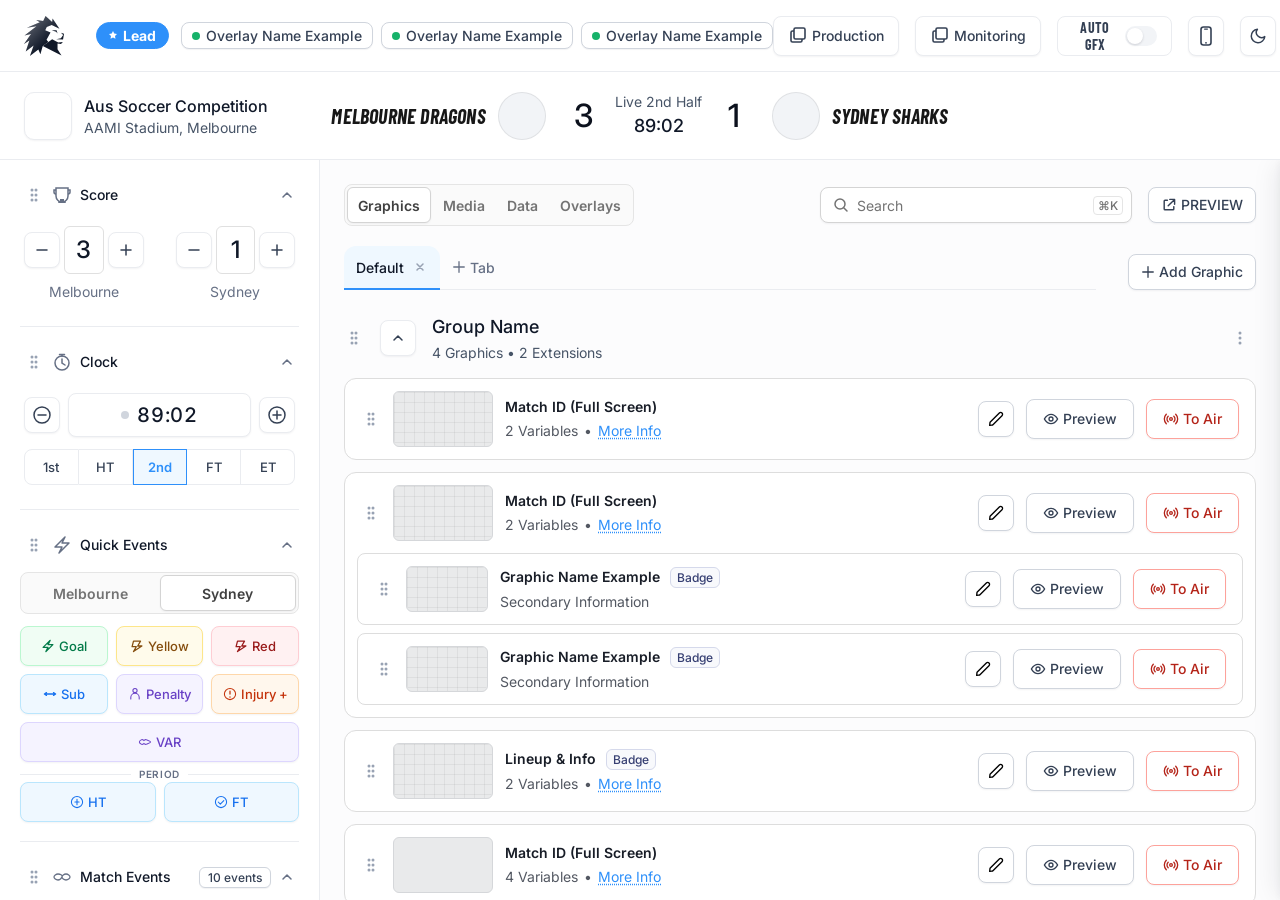
==== commit b2806d9e: "Add dark mode with toggle button in top nav - Moon/sun icon toggle button next to phone icon - CSS v" ====
--- a/index.html
+++ b/index.html
@@ -74,6 +74,10 @@
       <button class="nav-icon-btn">
         <svg width="20" height="20" viewBox="0 0 20 20" fill="none"><rect x="5" y="1" width="10" height="18" rx="2.5" stroke="#344054" stroke-width="1.6" fill="none"/><rect x="8" y="2.5" width="4" height="1.2" rx="0.6" fill="#344054"/><circle cx="10" cy="16.8" r="0.9" fill="#344054"/></svg>
       </button>
+      <button class="nav-icon-btn dm-toggle" id="darkModeToggle" title="Toggle dark mode">
+        <svg class="dm-icon dm-icon--moon" width="18" height="18" viewBox="0 0 24 24" fill="none"><path d="M21 12.79A9 9 0 1111.21 3a7 7 0 009.79 9.79z" stroke="#344054" stroke-width="2" stroke-linecap="round" stroke-linejoin="round"/></svg>
+        <svg class="dm-icon dm-icon--sun" width="18" height="18" viewBox="0 0 24 24" fill="none"><circle cx="12" cy="12" r="5" stroke="#94a3b8" stroke-width="2"/><path d="M12 2v2M12 20v2M2 12h2M20 12h2M4.93 4.93l1.41 1.41M17.66 17.66l1.41 1.41M4.93 19.07l1.41-1.41M17.66 6.34l1.41-1.41" stroke="#94a3b8" stroke-width="2" stroke-linecap="round"/></svg>
+      </button>
       <button class="nav-icon-btn">
         <svg width="20" height="20" viewBox="0 0 20 20" fill="none"><circle cx="10" cy="4" r="1.5" fill="#344054"/><circle cx="10" cy="10" r="1.5" fill="#344054"/><circle cx="10" cy="16" r="1.5" fill="#344054"/></svg>
       </button>
@@ -749,60 +753,87 @@
 
         <!-- ===== TEAM SUB-PANEL ===== -->
         <div class="data-sub-panel data-sub-panel--hidden team-sub-panel" id="dataSubTeam" data-data-panel="team">
-          <div class="team-panel">
-            <!-- Home / Away tab switcher -->
+          <div class="team-card">
+            <!-- Home / Away tab switcher (text set by JS from _teamData names) -->
             <div class="team-tabs-bar">
               <button class="team-tab team-tab--active" data-team-tab="home">Home</button>
               <button class="team-tab" data-team-tab="away">Away</button>
             </div>
 
-            <div class="team-layout">
-              <!-- Left: Pitch -->
-              <div class="pitch-wrap">
-                <div class="pitch" id="teamPitch">
-                  <div class="pitch__half-line"></div>
-                  <div class="pitch__centre-circle"></div>
-                  <div class="pitch__centre-dot"></div>
-                  <div class="pitch__area pitch__area--top"></div>
-                  <div class="pitch__goal pitch__goal--top"></div>
-                  <div class="pitch__area pitch__area--bottom"></div>
-                  <div class="pitch__goal pitch__goal--bottom"></div>
-                  <!-- Players injected by JS -->
-                </div>
-              </div>
-
-              <!-- Right: Roster -->
-              <div class="team-roster">
-                <div class="roster-pane" id="rosterPaneHome">
-                  <div class="roster-section">
-                    <div class="roster-section__head">
-                      <span class="roster-section__title">Starting XI</span>
-                    </div>
-                    <div class="roster-rows" id="startingXiHome"></div>
+            <!-- Home pane -->
+            <div class="roster-pane" id="rosterPaneHome">
+              <div class="team-fields-row">
+                <div class="team-field team-field--wide">
+                  <label class="team-field__label">Coach <span class="data-form__required">*</span></label>
+                  <input class="team-field__input" type="text" id="homeCoach" placeholder="Head coach…" value="Tony Vidmar" />
+                </div>
+                <div class="team-field">
+                  <label class="team-field__label">Formation <span class="data-form__required">*</span></label>
+                  <select class="team-field__select" id="homeFormation">
+                    <option>4-3-3</option>
+                    <option>4-4-2</option>
+                    <option selected>4-2-3-1</option>
+                    <option>3-5-2</option>
+                    <option>4-1-4-1</option>
+                    <option>5-3-2</option>
+                    <option>3-4-3</option>
+                  </select>
+                </div>
+              </div>
+              <div class="team-content-row">
+                <div class="pitch-wrap">
+                  <div class="pitch" id="teamPitch">
+                    <div class="pitch__half-line"></div>
+                    <div class="pitch__centre-circle"></div>
+                    <div class="pitch__centre-dot"></div>
+                    <div class="pitch__area pitch__area--top"></div>
+                    <div class="pitch__goal pitch__goal--top"></div>
+                    <div class="pitch__area pitch__area--bottom"></div>
+                    <div class="pitch__goal pitch__goal--bottom"></div>
                   </div>
-                  <div class="roster-section roster-section--bench">
-                    <div class="roster-section__head">
-                      <span class="roster-section__title">Bench</span>
-                      <span class="roster-section__hint">Drag to pitch to swap</span>
-                    </div>
-                    <div class="roster-rows roster-rows--bench" id="benchHome"></div>
+                </div>
+                <div class="bench-panel">
+                  <p class="bench-title">Bench</p>
+                  <div class="bench-table" id="benchHome"></div>
+                </div>
+              </div>
+            </div>
+
+            <!-- Away pane -->
+            <div class="roster-pane roster-pane--hidden" id="rosterPaneAway">
+              <div class="team-fields-row">
+                <div class="team-field team-field--wide">
+                  <label class="team-field__label">Coach <span class="data-form__required">*</span></label>
+                  <input class="team-field__input" type="text" id="awayCoach" placeholder="Head coach…" value="Steve Corica" />
+                </div>
+                <div class="team-field">
+                  <label class="team-field__label">Formation <span class="data-form__required">*</span></label>
+                  <select class="team-field__select" id="awayFormation">
+                    <option selected>4-3-3</option>
+                    <option>4-4-2</option>
+                    <option>4-2-3-1</option>
+                    <option>3-5-2</option>
+                    <option>4-1-4-1</option>
+                    <option>5-3-2</option>
+                    <option>3-4-3</option>
+                  </select>
+                </div>
+              </div>
+              <div class="team-content-row">
+                <div class="pitch-wrap">
+                  <div class="pitch" id="teamPitchAway">
+                    <div class="pitch__half-line"></div>
+                    <div class="pitch__centre-circle"></div>
+                    <div class="pitch__centre-dot"></div>
+                    <div class="pitch__area pitch__area--top"></div>
+                    <div class="pitch__goal pitch__goal--top"></div>
+                    <div class="pitch__area pitch__area--bottom"></div>
+                    <div class="pitch__goal pitch__goal--bottom"></div>
                   </div>
                 </div>
-
-                <div class="roster-pane roster-pane--hidden" id="rosterPaneAway">
-                  <div class="roster-section">
-                    <div class="roster-section__head">
-                      <span class="roster-section__title">Starting XI</span>
-                    </div>
-                    <div class="roster-rows" id="startingXiAway"></div>
-                  </div>
-                  <div class="roster-section roster-section--bench">
-                    <div class="roster-section__head">
-                      <span class="roster-section__title">Bench</span>
-                      <span class="roster-section__hint">Drag to pitch to swap</span>
-                    </div>
-                    <div class="roster-rows roster-rows--bench" id="benchAway"></div>
-                  </div>
+                <div class="bench-panel">
+                  <p class="bench-title">Bench</p>
+                  <div class="bench-table" id="benchAway"></div>
                 </div>
               </div>
             </div>
--- a/style.css
+++ b/style.css
@@ -3121,7 +3121,16 @@
    ============================================================ */
 .team-sub-panel { padding: 0 !important; }
 
-.team-panel {
+/* Team sub-panel outer padding override */
+.team-sub-panel { padding: 24px !important; }
+
+/* Team card wrapper */
+.team-card {
+  background: white;
+  border: 1px solid #eaecf0;
+  border-radius: 12px;
+  box-shadow: 0 1px 2px rgba(16,24,40,0.05);
+  overflow: hidden;
   display: flex;
   flex-direction: column;
 }
@@ -3164,22 +3173,100 @@
   background: var(--color-blue-50);
 }
 
-.team-layout {
-  display: flex;
-  min-height: 440px;
+/* Coach / Formation fields row */
+.team-fields-row {
+  display: flex;
+  gap: 24px;
+  padding: 24px;
+  flex-shrink: 0;
+  align-items: flex-start;
+}
+.team-field {
+  display: flex;
+  flex-direction: column;
+  gap: 6px;
+  flex: 1;
+  min-width: 0;
+}
+.team-field--wide { flex: 0 0 55%; }
+.team-field__label {
+  font-size: 14px;
+  font-weight: 500;
+  color: #414651;
+  display: flex;
+  align-items: center;
+  gap: 3px;
+}
+.team-field__input,
+.team-field__select {
+  width: 100%;
+  height: 44px;
+  padding: 0 12px;
+  background: white;
+  border: 1px solid #d5d7da;
+  border-radius: 8px;
+  font-size: 16px;
+  color: #181d27;
+  font-family: inherit;
+  outline: none;
+  box-shadow: 0 1px 2px rgba(10,13,18,0.05);
+  box-sizing: border-box;
+  transition: border-color 0.15s, box-shadow 0.15s;
+}
+.team-field__input:focus,
+.team-field__select:focus {
+  border-color: #1570ef;
+  box-shadow: 0 0 0 3px rgba(21,112,239,0.1);
+}
+.team-field__select {
+  appearance: none;
+  -webkit-appearance: none;
+  background-image: url("data:image/svg+xml,%3Csvg width='16' height='16' viewBox='0 0 16 16' fill='none' xmlns='http://www.w3.org/2000/svg'%3E%3Cpath d='M4 6l4 4 4-4' stroke='%23667085' stroke-width='1.5' stroke-linecap='round' stroke-linejoin='round'/%3E%3C/svg%3E");
+  background-repeat: no-repeat;
+  background-position: right 12px center;
+  padding-right: 36px;
+  cursor: pointer;
+}
+
+/* Pitch + Bench content row */
+.team-content-row {
+  display: flex;
+  gap: 24px;
+  padding: 0 24px 24px;
+  align-items: flex-start;
 }
 
 /* ---- Pitch ---- */
 .pitch-wrap {
-  flex: 1 1 0;
-  padding: 20px;
+  flex: 0 0 55%;
+  max-width: 480px;
   display: flex;
   align-items: flex-start;
   justify-content: center;
-  border-right: 1px solid var(--color-border-secondary);
-  overflow-y: auto;
-  min-width: 220px;
-  max-width: 440px;
+  overflow: hidden;
+}
+
+/* ---- Bench panel ---- */
+.bench-panel {
+  flex: 1;
+  display: flex;
+  flex-direction: column;
+  gap: 12px;
+  min-width: 0;
+  overflow: hidden;
+}
+.bench-title {
+  font-size: 18px;
+  font-weight: 500;
+  color: #101828;
+  line-height: 28px;
+}
+.bench-table {
+  background: white;
+  border: 1px solid #eaecf0;
+  border-radius: 12px;
+  overflow: hidden;
+  box-shadow: 0 1px 2px rgba(16,24,40,0.05);
 }
 
 .pitch {
@@ -3353,6 +3440,55 @@
 
 .roster-pane--hidden { display: none; }
 
+/* Team info strip (coach + formation above roster) */
+.team-meta-strip {
+  border-bottom: 1px solid var(--color-border-secondary);
+  background: white;
+  flex-shrink: 0;
+}
+.team-meta-row {
+  display: flex;
+  align-items: center;
+  gap: 12px;
+  padding: 9px 16px;
+  border-bottom: 1px solid var(--color-border-secondary);
+  min-height: 44px;
+}
+.team-meta-row:last-child { border-bottom: none; }
+.team-meta-label {
+  width: 76px;
+  flex-shrink: 0;
+  font-size: 13px;
+  font-weight: 500;
+  color: var(--color-text-secondary);
+}
+.team-meta-input,
+.team-meta-select {
+  flex: 1;
+  height: 32px;
+  padding: 0 10px;
+  border: 1px solid var(--color-border-secondary);
+  border-radius: 6px;
+  font-size: 13px;
+  color: var(--color-text-primary);
+  font-family: inherit;
+  outline: none;
+  background: white;
+  box-shadow: 0 1px 2px rgba(16,24,40,0.04);
+  transition: border-color 0.15s;
+}
+.team-meta-input:focus,
+.team-meta-select:focus { border-color: var(--color-blue-500); box-shadow: 0 0 0 3px rgba(21,112,239,0.1); }
+.team-meta-select {
+  appearance: none;
+  -webkit-appearance: none;
+  background-image: url("data:image/svg+xml,%3Csvg width='12' height='8' viewBox='0 0 12 8' fill='none' xmlns='http://www.w3.org/2000/svg'%3E%3Cpath d='M1 1l5 5 5-5' stroke='%23667085' stroke-width='1.5' stroke-linecap='round' stroke-linejoin='round'/%3E%3C/svg%3E");
+  background-repeat: no-repeat;
+  background-position: right 10px center;
+  padding-right: 28px;
+  cursor: pointer;
+}
+
 .roster-section {
   padding: 12px 16px;
   border-bottom: 1px solid var(--color-border-secondary);
@@ -3381,13 +3517,15 @@
 .roster-row {
   display: flex;
   align-items: center;
-  gap: 8px;
-  padding: 5px 6px;
-  border-radius: 6px;
-  border: 1px solid transparent;
+  gap: 12px;
+  padding: 16px;
+  min-height: 72px;
+  border-bottom: 1px solid #eaecf0;
   cursor: default;
-  min-height: 32px;
-}
+  box-sizing: border-box;
+}
+
+.roster-row:last-child { border-bottom: none; }
 
 .roster-row--bench {
   cursor: grab;
@@ -3395,7 +3533,6 @@
 
 .roster-row--bench:hover {
   background: #f9fafb;
-  border-color: var(--color-border-secondary);
 }
 
 .roster-row--bench:active { cursor: grabbing; }
@@ -3404,59 +3541,77 @@
 
 .roster-row__drag {
   color: #d1d5db;
+  cursor: grab;
+  flex-shrink: 0;
+  display: flex;
+  align-items: center;
+}
+
+.roster-row__avatar {
+  width: 40px;
+  height: 40px;
+  border-radius: 50%;
+  background: #f2f4f7;
+  display: flex;
+  align-items: center;
+  justify-content: center;
+  flex-shrink: 0;
+}
+
+.roster-row__num-badge {
+  width: 24px;
+  height: 24px;
+  border-radius: 50%;
+  background: #f2f4f7;
   font-size: 12px;
-  cursor: grab;
-  flex-shrink: 0;
-  line-height: 1;
-}
-
-.roster-row__badge {
-  width: 22px;
-  height: 22px;
-  border-radius: 50%;
-  background: #1e40af;
-  color: white;
-  font-size: 9px;
-  font-weight: 700;
+  font-weight: 500;
+  color: #667085;
   display: flex;
   align-items: center;
   justify-content: center;
   flex-shrink: 0;
 }
 
-.roster-row--away .roster-row__badge { background: #991b1b; }
+.roster-row__info {
+  flex: 1;
+  display: flex;
+  flex-direction: column;
+  gap: 4px;
+  min-width: 0;
+}
 
 .roster-row__name {
-  flex: 1;
-  font-size: 13px;
-  color: var(--color-text-primary);
+  font-size: 16px;
+  font-weight: 500;
+  color: #101828;
   white-space: nowrap;
   overflow: hidden;
   text-overflow: ellipsis;
 }
 
 .roster-row__pos {
-  font-size: 10px;
-  font-weight: 500;
-  color: var(--color-text-quaternary);
-  flex-shrink: 0;
+  font-size: 14px;
+  color: #475467;
 }
 
 .roster-row__edit {
-  width: 22px; height: 22px;
-  border-radius: 4px;
+  width: 36px;
+  height: 36px;
+  border-radius: 8px;
   border: 1px solid #e5e7eb;
   background: white;
   cursor: pointer;
-  display: flex; align-items: center; justify-content: center;
+  display: flex;
+  align-items: center;
+  justify-content: center;
   color: #9ca3af;
   flex-shrink: 0;
   opacity: 0;
-  transition: opacity 0.1s;
+  transition: opacity 0.15s;
 }
 
 .roster-row:hover .roster-row__edit { opacity: 1; }
-.roster-row__edit:hover { color: var(--color-text-primary); border-color: #d1d5db; }
+.roster-row__edit:hover { color: #101828; border-color: #d1d5db; }
 
 /* ============================================================
    STATS TAB
@@ -3466,35 +3621,39 @@
 /* Category tabs */
 .stats-cat-bar {
   display: flex;
-  padding: 0;
+  padding: 16px 24px 0;
   border-bottom: 1px solid var(--color-border-secondary);
   background: #fcfcfd;
   flex-shrink: 0;
   overflow-x: auto;
   scrollbar-width: none;
+  align-items: flex-end;
 }
 .stats-cat-bar::-webkit-scrollbar { display: none; }
 
 .stats-cat {
   flex: 0 0 auto;
   height: 40px;
-  padding: 0 14px;
+  padding: 0 10px;
   border: none;
+  outline: none;
   border-bottom: 2px solid transparent;
   margin-bottom: -1px;
+  border-radius: 8px 8px 0 0;
   background: transparent;
   font-size: 13px;
   font-weight: 500;
   color: #667085;
   cursor: pointer;
   white-space: nowrap;
-  transition: color 0.15s, border-color 0.15s;
-}
-.stats-cat:hover { color: #101828; }
+  transition: color 0.15s, border-color 0.15s, background 0.15s;
+}
+.stats-cat:hover { color: #101828; background: #f9fafb; }
 .stats-cat--active {
   color: #101828;
   font-weight: 600;
   border-bottom-color: #1570ef;
+  background: var(--color-blue-50);
 }
 
 /* Stats body */
@@ -4973,3 +5132,199 @@
   font-family: inherit;
 }
 .ag-toast__undo:hover { color: #93c5fd; }
+
+/* ============================================================
+   DARK MODE
+   ============================================================ */
+
+/* ---- Toggle icon visibility ---- */
+.dm-icon--sun { display: none; }
+html.dark .dm-icon--moon { display: none; }
+html.dark .dm-icon--sun { display: block; }
+
+/* ---- CSS variable overrides ---- */
+html.dark {
+  --color-bg-primary:        #161c2c;
+  --color-bg-secondary:      #0d1117;
+  --color-bg-tertiary:       #1d2638;
+  --color-border-primary:    #2d3d5a;
+  --color-border-secondary:  #243150;
+  --color-border-subtle:     #1e2840;
+  --color-text-primary:      #f1f5f9;
+  --color-text-secondary:    #cbd5e1;
+  --color-text-tertiary:     #94a3b8;
+  --color-text-quaternary:   #64748b;
+  --color-text-placeholder:  #475569;
+  --color-blue-50:           #0c1a2e;
+  --color-error-50:          #2d1014;
+  --color-error-200:         #7a2c28;
+  --color-warning-50:        #221607;
+  --color-warning-200:       #6b4212;
+  --shadow-xs:  0 1px 2px rgba(0,0,0,0.5);
+  --shadow-sm:  0 1px 3px rgba(0,0,0,0.6), 0 1px 2px rgba(0,0,0,0.5);
+}
+
+/* ---- Logo ---- */
+html.dark .ligr-logo { filter: brightness(0) invert(1); }
+
+/* ---- Nav icon SVG brightness (covers hardcoded fill/stroke colors) ---- */
+html.dark .nav-icon-btn:not(.dm-toggle) svg,
+html.dark .nav-tab svg { filter: brightness(0) invert(0.7); }
+
+/* ---- Nav button surfaces ---- */
+html.dark .nav-tab:hover,
+html.dark .nav-icon-btn:hover { background: var(--color-bg-tertiary); }
+
+/* ---- Match header ---- */
+html.dark .scoreboard__team-name { color: var(--color-text-primary); }
+html.dark .scoreboard__score     { color: var(--color-text-primary); }
+html.dark .scoreboard__avatar    { background: var(--color-bg-tertiary); border-color: var(--color-border-secondary); }
+html.dark .match-header__competition-name { color: var(--color-text-primary); }
+html.dark .match-header__competition-sub  { color: var(--color-text-tertiary); }
+html.dark .scoreboard__status-text        { color: var(--color-text-quaternary); }
+
+/* ---- Sidebar ---- */
+html.dark .sidebar-match-btn          { background: var(--color-bg-primary); }
+html.dark .sidebar-match-btn:hover    { background: var(--color-bg-tertiary); }
+html.dark .sidebar-section__header:hover { background: var(--color-bg-tertiary); }
+html.dark .sidebar-badge              { background: var(--color-bg-tertiary); }
+
+/* ---- Score / Number inputs ---- */
+html.dark .number-input__btn          { background: var(--color-bg-primary); }
+html.dark .number-input__btn:hover    { background: var(--color-bg-tertiary); }
+html.dark .number-input__field        { background: var(--color-bg-primary); border-color: var(--color-border-secondary); }
+html.dark .clock-input__field         { background: var(--color-bg-primary); border-color: var(--color-border-secondary); }
+
+/* ---- Quick buttons ---- */
+html.dark .quick-btn                  { background: var(--color-bg-primary); }
+html.dark .quick-btn:hover            { background: var(--color-bg-tertiary); }
+
+/* ---- Team tabs (Quick Events sidebar) ---- */
+html.dark .team-tabs                  { background: var(--color-bg-secondary); }
+html.dark .team-tabs .team-tab        { color: var(--color-text-quaternary); }
+html.dark .team-tabs .team-tab--active {
+  background: var(--color-bg-primary);
+  border-color: var(--color-border-primary);
+  color: var(--color-text-primary);
+}
+
+/* ---- Event buttons ---- */
+html.dark .event-btn                  { background: var(--color-bg-primary); }
+html.dark .event-btn:hover            { background: var(--color-bg-tertiary); }
+html.dark .event-btn:active           { background: var(--color-border-subtle); }
+html.dark .event-btn--goal            { background: #0e2a1c; border-color: #166534; color: #4ade80; }
+html.dark .event-btn--goal:hover      { background: #14391f; }
+html.dark .event-btn--yellow          { background: #2a1f06; border-color: #713f12; color: #fbbf24; }
+html.dark .event-btn--yellow:hover    { background: #372906; }
+html.dark .event-btn--red             { background: #2d0e0e; border-color: #7f1d1d; color: #f87171; }
+html.dark .event-btn--red:hover       { background: #3d1111; }
+html.dark .event-btn--sub             { background: #0c1a32; border-color: #1e3a6e; color: #60a5fa; }
+html.dark .event-btn--sub:hover       { background: #102240; }
+html.dark .event-btn--penalty         { background: #1a0f2e; border-color: #4c1d95; color: #a78bfa; }
+html.dark .event-btn--penalty:hover   { background: #22133a; }
+
+/* ---- Graphic groups + cards ---- */
+html.dark .group-header__collapse     { background: var(--color-bg-primary); }
+html.dark .group-header__collapse:hover { background: var(--color-bg-tertiary); }
+html.dark .group-header__menu:hover   { background: var(--color-bg-tertiary); }
+
+html.dark .graphic-card--default      { background: var(--color-bg-primary); border-color: var(--color-border-secondary); }
+html.dark .graphic-card--hover        { background: var(--color-bg-tertiary); border-color: var(--color-border-secondary); }
+html.dark .graphic-card__thumbnail    { background: var(--color-bg-tertiary); border-color: var(--color-border-secondary); }
+html.dark .graphic-card--on-air .btn-icon--edit {
+  background: var(--color-bg-tertiary);
+  border-color: var(--color-border-primary);
+}
+
+/* ---- Search ---- */
+html.dark .search-input               { background: var(--color-bg-primary); }
+html.dark .search-input__field::placeholder { color: var(--color-text-placeholder); }
+html.dark .search-input__clear:hover  { color: var(--color-text-secondary); background: var(--color-bg-tertiary); }
+
+/* ---- Preview modal ---- */
+html.dark .preview-modal__content     { background: var(--color-bg-primary); }
+html.dark .preview-modal__left        { background: var(--color-bg-primary); }
+html.dark .overlay-tabs               { border-bottom-color: var(--color-border-secondary); }
+html.dark .overlay-tab                { color: var(--color-text-quaternary); }
+html.dark .overlay-tab:hover          { color: var(--color-text-primary); }
+html.dark .overlay-tab--active        {
+  color: var(--color-text-primary);
+  background: var(--color-blue-50);
+  border-bottom-color: var(--color-blue-500);
+}
+html.dark .preview-modal__right       { background: var(--color-bg-primary); border-left-color: var(--color-border-secondary); }
+html.dark .preview-modal__graphic-name { color: var(--color-text-primary); }
+html.dark .preview-modal__vars-meta   { color: var(--color-text-tertiary); }
+html.dark .preview-modal__footer      { background: var(--color-bg-primary); border-top-color: var(--color-border-secondary); }
+html.dark .pm-tabs-bar                { background: var(--color-bg-secondary); border-color: var(--color-border-subtle); }
+html.dark .pm-tab                     { color: var(--color-text-tertiary); }
+html.dark .pm-tab--active             {
+  background: var(--color-bg-primary);
+  border-color: var(--color-border-primary);
+  color: var(--color-text-primary);
+}
+html.dark .preview-modal__variables .variable-field__label { color: var(--color-text-secondary); }
+html.dark .preview-modal__variables .variable-field__input {
+  background: var(--color-bg-tertiary);
+  border-color: var(--color-border-primary);
+  color: var(--color-text-primary);
+}
+
+/* ---- App modal (add graphic, add media, edit player) ---- */
+html.dark .app-modal__content         { background: var(--color-bg-primary); }
+html.dark .app-modal__body            { background: var(--color-bg-primary); }
+html.dark .app-modal__sub-tabs        { background: var(--color-bg-secondary); border-bottom-color: var(--color-border-secondary); }
+
+/* Add Graphic template cards */
+html.dark .ag-template-list           { background: var(--color-bg-secondary); }
+html.dark .ag-tpl-card                { background: var(--color-bg-tertiary); border-color: var(--color-border-secondary); }
+html.dark .ag-tpl-card:hover          { border-color: #3b82f6; }
+html.dark .ag-tpl-card__name         { color: var(--color-text-primary); }
+html.dark .ag-tpl-card__meta         { color: var(--color-text-tertiary); }
+
+/* Add Graphic step 2+ fields */
+html.dark .ag-step-body              { background: var(--color-bg-primary); }
+html.dark .ag-field-input,
+html.dark .ag-field-select           { background: var(--color-bg-tertiary); border-color: var(--color-border-primary); color: var(--color-text-primary); }
+
+/* ---- Team data panel ---- */
+html.dark .team-card                  { background: var(--color-bg-primary); border-color: var(--color-border-secondary); box-shadow: 0 1px 2px rgba(0,0,0,0.4); }
+html.dark .team-tabs-bar              { background: var(--color-bg-primary); border-bottom-color: var(--color-border-secondary); }
+html.dark .team-field__input,
+html.dark .team-field__select         { background: var(--color-bg-tertiary); border-color: var(--color-border-primary); color: var(--color-text-primary); }
+html.dark .bench-title                { color: var(--color-text-primary); }
+html.dark .bench-table                { background: var(--color-bg-primary); border-color: var(--color-border-secondary); box-shadow: 0 1px 2px rgba(0,0,0,0.4); }
+html.dark .roster-row                 { border-bottom-color: var(--color-border-secondary); }
+html.dark .roster-row--bench:hover    { background: var(--color-bg-tertiary); }
+html.dark .roster-row__avatar,
+html.dark .roster-row__num-badge      { background: var(--color-bg-tertiary); }
+html.dark .roster-row__edit           { background: var(--color-bg-primary); border-color: var(--color-border-secondary); }
+
+/* ---- Stats cat bar ---- */
+html.dark .stats-cat-bar              { background: var(--color-bg-primary); border-bottom-color: var(--color-border-secondary); }
+html.dark .stats-cat:hover            { background: var(--color-bg-tertiary); color: var(--color-text-primary); }
+
+/* ---- Clock display ---- */
+html.dark .clock-display              { background: var(--color-bg-primary); border-color: var(--color-border-secondary); }
+html.dark .clock-display.running      { background: #0e2218; border-color: #166534; }
+html.dark .clock-btn-sm               { background: var(--color-bg-primary); border-color: var(--color-border-secondary); }
+html.dark .clock-btn-sm:hover         { background: var(--color-bg-tertiary); }
+html.dark .run-btn__track             { background: var(--color-border-primary); }
+
+/* ---- Scrollbar thumbs ---- */
+html.dark .sidebar::-webkit-scrollbar-thumb,
+html.dark .graphics-content::-webkit-scrollbar-thumb,
+html.dark .pm-tab-pane::-webkit-scrollbar-thumb { background: var(--color-border-primary); }
+
+/* ---- Data form inputs ---- */
+html.dark .data-form__input,
+html.dark .data-form__select,
+html.dark .data-form__textarea,
+html.dark .variable-field__input      { background: var(--color-bg-tertiary); border-color: var(--color-border-primary); color: var(--color-text-primary); }
+
+/* ---- Btn secondary ---- */
+html.dark .btn--secondary             { background: var(--color-bg-tertiary); }
+html.dark .btn--secondary:hover       { background: var(--color-bg-primary); }
+html.dark .btn--secondary svg path,
+html.dark .btn--secondary svg circle,
+html.dark .btn--secondary svg rect    { stroke: var(--color-text-secondary); }
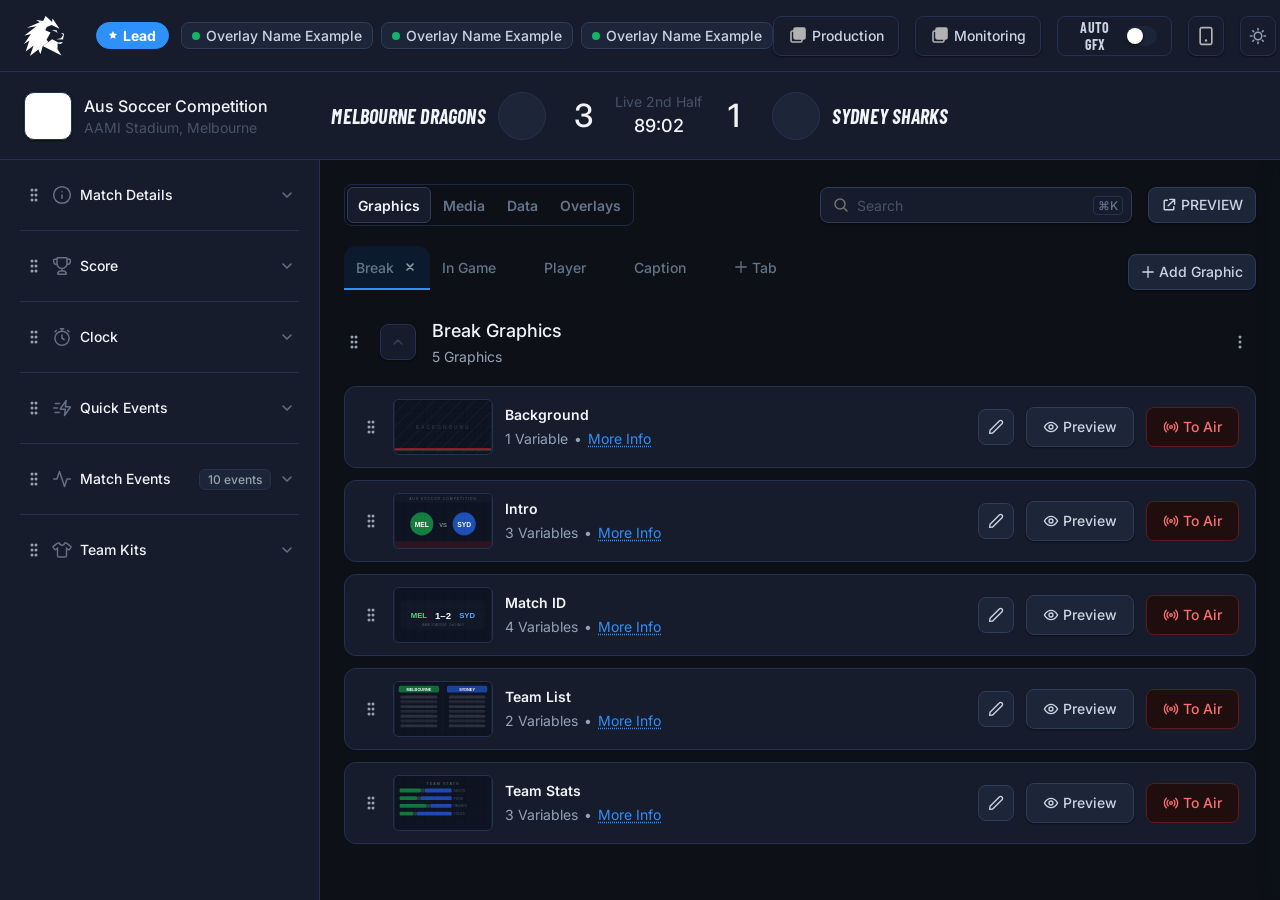
==== commit d993d062: "Add graphic tabs, media cards, match details, and dark mode polish - Restructure graphic tabs into B" ====
--- a/index.html
+++ b/index.html
@@ -72,7 +72,7 @@
         <span class="toggle" id="autoGfxSwitch"><span class="toggle__thumb"></span></span>
       </button>
       <button class="nav-icon-btn">
-        <svg width="20" height="20" viewBox="0 0 20 20" fill="none"><rect x="5" y="1" width="10" height="18" rx="2.5" stroke="#344054" stroke-width="1.6" fill="none"/><rect x="8" y="2.5" width="4" height="1.2" rx="0.6" fill="#344054"/><circle cx="10" cy="16.8" r="0.9" fill="#344054"/></svg>
+        <svg width="20" height="20" viewBox="0 0 20 20" fill="none"><path d="M9.99996 14.5832H10.0083M6.83329 18.3332H13.1666C14.1 18.3332 14.5668 18.3332 14.9233 18.1515C15.2369 17.9917 15.4918 17.7368 15.6516 17.4232C15.8333 17.0666 15.8333 16.5999 15.8333 15.6665V4.33317C15.8333 3.39975 15.8333 2.93304 15.6516 2.57652C15.4918 2.26292 15.2369 2.00795 14.9233 1.84816C14.5668 1.6665 14.1 1.6665 13.1666 1.6665H6.83329C5.89987 1.6665 5.43316 1.6665 5.07664 1.84816C4.76304 2.00795 4.50807 2.26292 4.34828 2.57652C4.16663 2.93304 4.16663 3.39975 4.16663 4.33317V15.6665C4.16663 16.5999 4.16663 17.0666 4.34828 17.4232C4.50807 17.7368 4.76304 17.9917 5.07664 18.1515C5.43316 18.3332 5.89987 18.3332 6.83329 18.3332ZM10.4166 14.5832C10.4166 14.8133 10.2301 14.9998 9.99996 14.9998C9.76984 14.9998 9.58329 14.8133 9.58329 14.5832C9.58329 14.3531 9.76984 14.1665 9.99996 14.1665C10.2301 14.1665 10.4166 14.3531 10.4166 14.5832Z" stroke="#344054" stroke-width="1.66667" stroke-linecap="round" stroke-linejoin="round"/></svg>
       </button>
       <button class="nav-icon-btn dm-toggle" id="darkModeToggle" title="Toggle dark mode">
         <svg class="dm-icon dm-icon--moon" width="18" height="18" viewBox="0 0 24 24" fill="none"><path d="M21 12.79A9 9 0 1111.21 3a7 7 0 009.79 9.79z" stroke="#344054" stroke-width="2" stroke-linecap="round" stroke-linejoin="round"/></svg>
@@ -142,15 +142,66 @@
 
       <div class="sidebar-nav" id="sidebarNav">
 
+        <!-- MATCH DETAILS SECTION -->
+        <div class="sidebar-section">
+          <div class="sidebar-section__header" data-section="matchDetails">
+            <div class="sidebar-section__drag"><svg width="8" height="14" viewBox="0 0 8 14" fill="none"><circle cx="2" cy="2" r="1.5" fill="#98a2b3"/><circle cx="6" cy="2" r="1.5" fill="#98a2b3"/><circle cx="2" cy="7" r="1.5" fill="#98a2b3"/><circle cx="6" cy="7" r="1.5" fill="#98a2b3"/><circle cx="2" cy="12" r="1.5" fill="#98a2b3"/><circle cx="6" cy="12" r="1.5" fill="#98a2b3"/></svg></div>
+            <svg class="sidebar-section__section-icon" width="20" height="20" viewBox="0 0 20 20" fill="none"><g clip-path="url(#clip-info)"><path d="M10 13.3332V9.99984M10 6.6665H10.0083M18.3333 9.99984C18.3333 14.6022 14.6024 18.3332 10 18.3332C5.39763 18.3332 1.66667 14.6022 1.66667 9.99984C1.66667 5.39746 5.39763 1.6665 10 1.6665C14.6024 1.6665 18.3333 5.39746 18.3333 9.99984Z" stroke="#667085" stroke-width="1.5" stroke-linecap="round" stroke-linejoin="round"/></g><defs><clipPath id="clip-info"><rect width="20" height="20" fill="white"/></clipPath></defs></svg>
+            <span class="sidebar-section__title">Match Details</span>
+            <svg class="sidebar-section__chevron closed" width="16" height="16" viewBox="0 0 16 16" fill="none"><path d="M4 6l4 4 4-4" stroke="#667085" stroke-width="1.5" stroke-linecap="round" stroke-linejoin="round"/></svg>
+          </div>
+          <div class="sidebar-section__body collapsed" id="matchDetailsBody">
+            <div class="match-details-list">
+              <div class="match-detail-row" data-detail-key="home-team">
+                <span class="match-detail-row__key">Home Team</span>
+                <span class="match-detail-row__value">Melbourne Dragons</span>
+                <button class="match-detail-row__menu-btn" title="Edit"><svg width="14" height="14" viewBox="0 0 14 14" fill="none"><circle cx="7" cy="2.5" r="1.2" fill="#667085"/><circle cx="7" cy="7" r="1.2" fill="#667085"/><circle cx="7" cy="11.5" r="1.2" fill="#667085"/></svg></button>
+              </div>
+              <div class="match-detail-row" data-detail-key="away-team">
+                <span class="match-detail-row__key">Away Team</span>
+                <span class="match-detail-row__value">Sydney Sharks</span>
+                <button class="match-detail-row__menu-btn" title="Edit"><svg width="14" height="14" viewBox="0 0 14 14" fill="none"><circle cx="7" cy="2.5" r="1.2" fill="#667085"/><circle cx="7" cy="7" r="1.2" fill="#667085"/><circle cx="7" cy="11.5" r="1.2" fill="#667085"/></svg></button>
+              </div>
+              <div class="match-detail-row" data-detail-key="venue">
+                <span class="match-detail-row__key">Venue</span>
+                <span class="match-detail-row__value">AAMI Stadium, Melbourne</span>
+                <button class="match-detail-row__menu-btn" title="Edit"><svg width="14" height="14" viewBox="0 0 14 14" fill="none"><circle cx="7" cy="2.5" r="1.2" fill="#667085"/><circle cx="7" cy="7" r="1.2" fill="#667085"/><circle cx="7" cy="11.5" r="1.2" fill="#667085"/></svg></button>
+              </div>
+              <div class="match-detail-row" data-detail-key="competition">
+                <span class="match-detail-row__key">Competition</span>
+                <span class="match-detail-row__value">Aus Soccer Competition</span>
+                <button class="match-detail-row__menu-btn" title="Edit"><svg width="14" height="14" viewBox="0 0 14 14" fill="none"><circle cx="7" cy="2.5" r="1.2" fill="#667085"/><circle cx="7" cy="7" r="1.2" fill="#667085"/><circle cx="7" cy="11.5" r="1.2" fill="#667085"/></svg></button>
+              </div>
+              <div class="match-detail-row" data-detail-key="date">
+                <span class="match-detail-row__key">Date</span>
+                <span class="match-detail-row__value">2 Jul 2026</span>
+                <button class="match-detail-row__menu-btn" title="Edit"><svg width="14" height="14" viewBox="0 0 14 14" fill="none"><circle cx="7" cy="2.5" r="1.2" fill="#667085"/><circle cx="7" cy="7" r="1.2" fill="#667085"/><circle cx="7" cy="11.5" r="1.2" fill="#667085"/></svg></button>
+              </div>
+              <div class="match-detail-row" data-detail-key="time">
+                <span class="match-detail-row__key">Time</span>
+                <span class="match-detail-row__value">19:30</span>
+                <button class="match-detail-row__menu-btn" title="Edit"><svg width="14" height="14" viewBox="0 0 14 14" fill="none"><circle cx="7" cy="2.5" r="1.2" fill="#667085"/><circle cx="7" cy="7" r="1.2" fill="#667085"/><circle cx="7" cy="11.5" r="1.2" fill="#667085"/></svg></button>
+              </div>
+              <div class="match-detail-row" data-detail-key="match-id">
+                <span class="match-detail-row__key">Match ID</span>
+                <span class="match-detail-row__value">LGR-20260702-001</span>
+                <button class="match-detail-row__menu-btn" title="Edit"><svg width="14" height="14" viewBox="0 0 14 14" fill="none"><circle cx="7" cy="2.5" r="1.2" fill="#667085"/><circle cx="7" cy="7" r="1.2" fill="#667085"/><circle cx="7" cy="11.5" r="1.2" fill="#667085"/></svg></button>
+              </div>
+            </div>
+          </div>
+        </div>
+
+        <div class="sidebar-divider"></div>
+
         <!-- SCORE SECTION -->
         <div class="sidebar-section">
           <div class="sidebar-section__header" data-section="score">
             <div class="sidebar-section__drag"><svg width="8" height="14" viewBox="0 0 8 14" fill="none"><circle cx="2" cy="2" r="1.5" fill="#98a2b3"/><circle cx="6" cy="2" r="1.5" fill="#98a2b3"/><circle cx="2" cy="7" r="1.5" fill="#98a2b3"/><circle cx="6" cy="7" r="1.5" fill="#98a2b3"/><circle cx="2" cy="12" r="1.5" fill="#98a2b3"/><circle cx="6" cy="12" r="1.5" fill="#98a2b3"/></svg></div>
-            <svg class="sidebar-section__section-icon" width="20" height="20" viewBox="0 0 20 20" fill="none"><path d="M4 3h12v8a6 6 0 01-12 0V3z" stroke="#667085" stroke-width="1.5"/><path d="M4 5H2v2a2 2 0 002 2M16 5h2v2a2 2 0 01-2 2" stroke="#667085" stroke-width="1.5" fill="none"/><rect x="8" y="14" width="4" height="2" fill="#667085"/><rect x="6" y="16" width="8" height="2" rx="1" fill="#667085"/></svg>
+            <svg class="sidebar-section__section-icon" width="20" height="20" viewBox="0 0 20 20" fill="none"><path d="M10 12.4998C7.23858 12.4998 5 10.2613 5 7.49984V2.87021C5 2.52533 5 2.3529 5.05026 2.21482C5.1345 1.98335 5.31684 1.80101 5.54832 1.71676C5.68639 1.6665 5.85883 1.6665 6.2037 1.6665H13.7963C14.1412 1.6665 14.3136 1.6665 14.4517 1.71676C14.6832 1.80101 14.8655 1.98335 14.9497 2.21482C15 2.3529 15 2.52533 15 2.87021V7.49984C15 10.2613 12.7614 12.4998 10 12.4998ZM10 12.4998V14.9998M15 3.33317H17.0833C17.4716 3.33317 17.6658 3.33317 17.8189 3.3966C18.0231 3.48118 18.1853 3.64341 18.2699 3.8476C18.3333 4.00074 18.3333 4.19489 18.3333 4.58317V4.99984C18.3333 5.77481 18.3333 6.1623 18.2481 6.48022C18.017 7.34295 17.3431 8.01682 16.4804 8.24799C16.1625 8.33317 15.775 8.33317 15 8.33317M5 3.33317H2.91667C2.52838 3.33317 2.33424 3.33317 2.1811 3.3966C1.97691 3.48118 1.81468 3.64341 1.7301 3.8476C1.66667 4.00074 1.66667 4.19489 1.66667 4.58317V4.99984C1.66667 5.77481 1.66667 6.1623 1.75185 6.48022C1.98302 7.34295 2.65689 8.01682 3.51962 8.24799C3.83753 8.33317 4.22502 8.33317 5 8.33317M6.2037 18.3332H13.7963C14.0008 18.3332 14.1667 18.1673 14.1667 17.9628C14.1667 16.3264 12.8401 14.9998 11.2037 14.9998H8.7963C7.1599 14.9998 5.83333 16.3264 5.83333 17.9628C5.83333 18.1673 5.99915 18.3332 6.2037 18.3332Z" stroke="#667085" stroke-width="1.5" stroke-linecap="round" stroke-linejoin="round"/></svg>
             <span class="sidebar-section__title">Score</span>
-            <svg class="sidebar-section__chevron open" width="16" height="16" viewBox="0 0 16 16" fill="none"><path d="M4 6l4 4 4-4" stroke="#667085" stroke-width="1.5" stroke-linecap="round" stroke-linejoin="round"/></svg>
-          </div>
-          <div class="sidebar-section__body" id="scoreBody">
+            <svg class="sidebar-section__chevron closed" width="16" height="16" viewBox="0 0 16 16" fill="none"><path d="M4 6l4 4 4-4" stroke="#667085" stroke-width="1.5" stroke-linecap="round" stroke-linejoin="round"/></svg>
+          </div>
+          <div class="sidebar-section__body collapsed" id="scoreBody">
             <div class="score-controls">
               <div class="score-control">
                 <div class="number-input">
@@ -178,11 +229,11 @@
         <div class="sidebar-section">
           <div class="sidebar-section__header" data-section="clock">
             <div class="sidebar-section__drag"><svg width="8" height="14" viewBox="0 0 8 14" fill="none"><circle cx="2" cy="2" r="1.5" fill="#98a2b3"/><circle cx="6" cy="2" r="1.5" fill="#98a2b3"/><circle cx="2" cy="7" r="1.5" fill="#98a2b3"/><circle cx="6" cy="7" r="1.5" fill="#98a2b3"/><circle cx="2" cy="12" r="1.5" fill="#98a2b3"/><circle cx="6" cy="12" r="1.5" fill="#98a2b3"/></svg></div>
-            <svg class="sidebar-section__section-icon" width="20" height="20" viewBox="0 0 20 20" fill="none"><circle cx="10" cy="11" r="7" stroke="#667085" stroke-width="1.5"/><path d="M10 7v4l3 2" stroke="#667085" stroke-width="1.5" stroke-linecap="round"/><path d="M7.5 2.5h5M10 2.5v2" stroke="#667085" stroke-width="1.5" stroke-linecap="round"/></svg>
+            <svg class="sidebar-section__section-icon" width="20" height="20" viewBox="0 0 20 20" fill="none"><path d="M10 7.9165V11.2498L12.0833 12.4998M10 4.1665C6.08798 4.1665 2.91667 7.33782 2.91667 11.2498C2.91667 15.1619 6.08798 18.3332 10 18.3332C13.912 18.3332 17.0833 15.1619 17.0833 11.2498C17.0833 7.33782 13.912 4.1665 10 4.1665ZM10 4.1665V1.6665M8.33333 1.6665H11.6667M16.9408 4.65987L15.6908 3.40987L16.3158 4.03487M3.05918 4.65987L4.30918 3.40987L3.68418 4.03487" stroke="#667085" stroke-width="1.5" stroke-linecap="round" stroke-linejoin="round"/></svg>
             <span class="sidebar-section__title">Clock</span>
-            <svg class="sidebar-section__chevron open" width="16" height="16" viewBox="0 0 16 16" fill="none"><path d="M4 6l4 4 4-4" stroke="#667085" stroke-width="1.5" stroke-linecap="round" stroke-linejoin="round"/></svg>
-          </div>
-          <div class="sidebar-section__body" id="clockBody">
+            <svg class="sidebar-section__chevron closed" width="16" height="16" viewBox="0 0 16 16" fill="none"><path d="M4 6l4 4 4-4" stroke="#667085" stroke-width="1.5" stroke-linecap="round" stroke-linejoin="round"/></svg>
+          </div>
+          <div class="sidebar-section__body collapsed" id="clockBody">
             <div class="clock-controls">
               <div class="clock-row">
                 <button class="clock-btn-sm" id="clockDecrBtn">
@@ -213,11 +264,11 @@
         <div class="sidebar-section">
           <div class="sidebar-section__header" data-section="quickEvents">
             <div class="sidebar-section__drag"><svg width="8" height="14" viewBox="0 0 8 14" fill="none"><circle cx="2" cy="2" r="1.5" fill="#98a2b3"/><circle cx="6" cy="2" r="1.5" fill="#98a2b3"/><circle cx="2" cy="7" r="1.5" fill="#98a2b3"/><circle cx="6" cy="7" r="1.5" fill="#98a2b3"/><circle cx="2" cy="12" r="1.5" fill="#98a2b3"/><circle cx="6" cy="12" r="1.5" fill="#98a2b3"/></svg></div>
-            <svg class="sidebar-section__section-icon" width="20" height="20" viewBox="0 0 20 20" fill="none"><path d="M13 2L3 12h7l-3 6 10-10h-7z" stroke="#667085" stroke-width="1.5" stroke-linecap="round" stroke-linejoin="round" fill="none"/></svg>
+            <svg class="sidebar-section__section-icon" width="20" height="20" viewBox="0 0 20 20" fill="none"><path d="M7.5 14.5833H2.91667M5.41667 10H1.66667M7.5 5.41667H3.33333M14.1667 2.5L8.66964 10.1958C8.42633 10.5365 8.30468 10.7068 8.30995 10.8488C8.31453 10.9724 8.37381 11.0876 8.47175 11.1632C8.58423 11.25 8.79353 11.25 9.21213 11.25H13.3333L12.5 17.5L17.997 9.80416C18.2403 9.46353 18.362 9.29322 18.3567 9.15123C18.3521 9.0276 18.2929 8.9124 18.1949 8.83682C18.0824 8.75 17.8731 8.75 17.4545 8.75H13.3333L14.1667 2.5Z" stroke="#667085" stroke-width="1.5" stroke-linecap="round" stroke-linejoin="round"/></svg>
             <span class="sidebar-section__title">Quick Events</span>
-            <svg class="sidebar-section__chevron open" width="16" height="16" viewBox="0 0 16 16" fill="none"><path d="M4 6l4 4 4-4" stroke="#667085" stroke-width="1.5" stroke-linecap="round" stroke-linejoin="round"/></svg>
-          </div>
-          <div class="sidebar-section__body" id="quickEventsBody">
+            <svg class="sidebar-section__chevron closed" width="16" height="16" viewBox="0 0 16 16" fill="none"><path d="M4 6l4 4 4-4" stroke="#667085" stroke-width="1.5" stroke-linecap="round" stroke-linejoin="round"/></svg>
+          </div>
+          <div class="sidebar-section__body collapsed" id="quickEventsBody">
             <div class="team-tabs" id="teamTabs">
               <button class="team-tab" data-team="melbourne">Melbourne</button>
               <button class="team-tab team-tab--active" data-team="sydney">Sydney</button>
@@ -272,12 +323,12 @@
         <div class="sidebar-section">
           <div class="sidebar-section__header" data-section="matchEvents">
             <div class="sidebar-section__drag"><svg width="8" height="14" viewBox="0 0 8 14" fill="none"><circle cx="2" cy="2" r="1.5" fill="#98a2b3"/><circle cx="6" cy="2" r="1.5" fill="#98a2b3"/><circle cx="2" cy="7" r="1.5" fill="#98a2b3"/><circle cx="6" cy="7" r="1.5" fill="#98a2b3"/><circle cx="2" cy="12" r="1.5" fill="#98a2b3"/><circle cx="6" cy="12" r="1.5" fill="#98a2b3"/></svg></div>
-            <svg class="sidebar-section__section-icon" width="20" height="20" viewBox="0 0 20 20" fill="none"><path d="M2 10c0 1.5 2 3 4 3s3-1 4-3-2-3-4-3-4 1.5-4 3zM10 10c0 1.5 2 3 4 3s4-1.5 4-3-2-3-4-3-4 1.5-4 3z" stroke="#667085" stroke-width="1.3" fill="none"/></svg>
+            <svg class="sidebar-section__section-icon" width="20" height="20" viewBox="0 0 20 20" fill="none"><path d="M18.3333 10H15L12.5 17.5L7.49996 2.5L4.99996 10H1.66663" stroke="#667085" stroke-width="1.5" stroke-linecap="round" stroke-linejoin="round"/></svg>
             <span class="sidebar-section__title">Match Events</span>
             <span class="sidebar-badge">10 events</span>
-            <svg class="sidebar-section__chevron open" width="16" height="16" viewBox="0 0 16 16" fill="none"><path d="M4 6l4 4 4-4" stroke="#667085" stroke-width="1.5" stroke-linecap="round" stroke-linejoin="round"/></svg>
-          </div>
-          <div class="sidebar-section__body" id="matchEventsBody">
+            <svg class="sidebar-section__chevron closed" width="16" height="16" viewBox="0 0 16 16" fill="none"><path d="M4 6l4 4 4-4" stroke="#667085" stroke-width="1.5" stroke-linecap="round" stroke-linejoin="round"/></svg>
+          </div>
+          <div class="sidebar-section__body collapsed" id="matchEventsBody">
             <div class="match-events-list" id="matchEventsList">
               <div class="match-event" data-event-time="53" data-event-type="Goal" data-event-player="#9 Marcus Lee" data-event-team="MEL" data-dot-class="match-event__dot--goal" data-type-class="match-event__type--goal"><span class="match-event__time">53'</span><span class="match-event__dot match-event__dot--goal"></span><span class="match-event__type match-event__type--goal">Goal</span><span class="match-event__player">#9 Marcus Lee</span><span class="match-event__team match-event__team--mel">MEL</span><button class="match-event__menu-btn" title="Event options"><svg width="14" height="14" viewBox="0 0 14 14" fill="none"><circle cx="7" cy="2.5" r="1.2" fill="#667085"/><circle cx="7" cy="7" r="1.2" fill="#667085"/><circle cx="7" cy="11.5" r="1.2" fill="#667085"/></svg></button></div>
               <div class="match-event" data-event-time="47" data-event-type="Yellow Card" data-event-player="#4 Sam Robinson" data-event-team="SYD" data-dot-class="match-event__dot--yellow" data-type-class="match-event__type--yellow"><span class="match-event__time">47'</span><span class="match-event__dot match-event__dot--yellow"></span><span class="match-event__type match-event__type--yellow">Yellow Card</span><span class="match-event__player">#4 Sam Robinson</span><span class="match-event__team match-event__team--syd">SYD</span><button class="match-event__menu-btn" title="Event options"><svg width="14" height="14" viewBox="0 0 14 14" fill="none"><circle cx="7" cy="2.5" r="1.2" fill="#667085"/><circle cx="7" cy="7" r="1.2" fill="#667085"/><circle cx="7" cy="11.5" r="1.2" fill="#667085"/></svg></button></div>
@@ -291,6 +342,41 @@
           </div>
         </div>
 
+        <div class="sidebar-divider"></div>
+
+        <!-- TEAM KITS SECTION -->
+        <div class="sidebar-section">
+          <div class="sidebar-section__header" data-section="teamKits">
+            <div class="sidebar-section__drag"><svg width="8" height="14" viewBox="0 0 8 14" fill="none"><circle cx="2" cy="2" r="1.5" fill="#98a2b3"/><circle cx="6" cy="2" r="1.5" fill="#98a2b3"/><circle cx="2" cy="7" r="1.5" fill="#98a2b3"/><circle cx="6" cy="7" r="1.5" fill="#98a2b3"/><circle cx="2" cy="12" r="1.5" fill="#98a2b3"/><circle cx="6" cy="12" r="1.5" fill="#98a2b3"/></svg></div>
+            <svg class="sidebar-section__section-icon" width="20" height="20" viewBox="0 0 21 17" fill="none"><g clip-path="url(#clip-shirt)"><path d="M19.95 5.46502C19.95 5.67246 19.8823 5.88128 19.7429 6.05582L18.2675 7.9041C18.0809 8.1379 17.8063 8.25948 17.529 8.25948C17.322 8.25948 17.1135 8.19164 16.9392 8.05198L15.225 6.67961V14.498C15.225 15.293 14.5904 15.9375 13.8075 15.9375H7.1925C6.40993 15.9375 5.77501 15.2927 5.77501 14.498V6.67961L4.03562 8.05315C3.88648 8.1911 3.67799 8.23309 3.47098 8.23309C3.19374 8.23309 2.91904 8.11142 2.7324 7.87771L1.25708 6.05582C1.11769 5.88188 1.05 5.67195 1.05 5.46502C1.05 5.18725 1.1714 4.91201 1.40467 4.72487L5.39139 1.52794C5.7691 1.22714 6.23865 1.0625 6.69343 1.0625H7.71226C7.93965 2.42284 9.09727 3.46169 10.5 3.46169C11.9027 3.46169 13.0612 2.42284 13.2875 1.0625H14.2797C14.7625 1.0625 15.2312 1.22714 15.6083 1.52944L19.595 4.72637C19.8289 4.91321 19.95 5.18911 19.95 5.46502Z" stroke="#667085" stroke-width="1.5"/></g><defs><clipPath id="clip-shirt"><rect width="21" height="17" fill="white"/></clipPath></defs></svg>
+            <span class="sidebar-section__title">Team Kits</span>
+            <svg class="sidebar-section__chevron closed" width="16" height="16" viewBox="0 0 16 16" fill="none"><path d="M4 6l4 4 4-4" stroke="#667085" stroke-width="1.5" stroke-linecap="round" stroke-linejoin="round"/></svg>
+          </div>
+          <div class="sidebar-section__body collapsed" id="teamKitsBody">
+            <div class="team-kits-fields">
+              <div class="team-field team-field--wide">
+                <label class="team-field__label">Home Kit</label>
+                <select class="team-field__select">
+                  <option>Home — Blue &amp; White</option>
+                  <option>Away — Red &amp; Black</option>
+                  <option>Third — Dark Navy</option>
+                </select>
+              </div>
+              <div class="team-field team-field--wide">
+                <label class="team-field__label">Away Kit</label>
+                <select class="team-field__select">
+                  <option>Home — Teal &amp; White</option>
+                  <option>Away — Yellow &amp; Grey</option>
+                  <option>Third — All Black</option>
+                </select>
+              </div>
+            </div>
+            <div class="team-kits-footer">
+              <button class="btn btn--secondary btn--full-width">Edit Kit Colours</button>
+            </div>
+          </div>
+        </div>
+
       </div>
     </div>
   </aside>
@@ -326,8 +412,20 @@
     <!-- Category Tabs Bar -->
     <div class="category-tabs-bar">
       <div class="category-tabs" id="tabBar">
-        <button class="category-tab category-tab--active" data-tab-id="tab-pre-match">
-          <span class="category-tab__label">Default</span>
+        <button class="category-tab category-tab--active" data-tab-id="tab-break">
+          <span class="category-tab__label">Break</span>
+          <span class="category-tab__close" role="button" tabindex="-1" title="Remove tab"><svg width="10" height="10" viewBox="0 0 10 10" fill="none"><path d="M8 2 2 8M2 2l6 6" stroke="currentColor" stroke-width="1.5" stroke-linecap="round"/></svg></span>
+        </button>
+        <button class="category-tab" data-tab-id="tab-in-game">
+          <span class="category-tab__label">In Game</span>
+          <span class="category-tab__close" role="button" tabindex="-1" title="Remove tab"><svg width="10" height="10" viewBox="0 0 10 10" fill="none"><path d="M8 2 2 8M2 2l6 6" stroke="currentColor" stroke-width="1.5" stroke-linecap="round"/></svg></span>
+        </button>
+        <button class="category-tab" data-tab-id="tab-player">
+          <span class="category-tab__label">Player</span>
+          <span class="category-tab__close" role="button" tabindex="-1" title="Remove tab"><svg width="10" height="10" viewBox="0 0 10 10" fill="none"><path d="M8 2 2 8M2 2l6 6" stroke="currentColor" stroke-width="1.5" stroke-linecap="round"/></svg></span>
+        </button>
+        <button class="category-tab" data-tab-id="tab-caption">
+          <span class="category-tab__label">Caption</span>
           <span class="category-tab__close" role="button" tabindex="-1" title="Remove tab"><svg width="10" height="10" viewBox="0 0 10 10" fill="none"><path d="M8 2 2 8M2 2l6 6" stroke="currentColor" stroke-width="1.5" stroke-linecap="round"/></svg></span>
         </button>
         <button class="category-tab category-tab--add" id="addTabBtn">
@@ -344,194 +442,322 @@
     <!-- Graphics Content -->
     <div class="graphics-content" id="graphicsContent">
 
-      <!-- GROUP 1 -->
-      <div class="graphic-group" data-tab="tab-pre-match">
+      <!-- BREAK GRAPHICS -->
+      <div class="graphic-group" data-tab="tab-break">
         <div class="group-header">
           <div class="group-header__drag"><svg width="8" height="14" viewBox="0 0 8 14" fill="none"><circle cx="2" cy="2" r="1.5" fill="#98a2b3"/><circle cx="6" cy="2" r="1.5" fill="#98a2b3"/><circle cx="2" cy="7" r="1.5" fill="#98a2b3"/><circle cx="6" cy="7" r="1.5" fill="#98a2b3"/><circle cx="2" cy="12" r="1.5" fill="#98a2b3"/><circle cx="6" cy="12" r="1.5" fill="#98a2b3"/></svg></div>
-          <button class="group-header__collapse" data-group="g1">
-            <svg width="16" height="16" viewBox="0 0 16 16" fill="none"><path d="M4 10l4-4 4 4" stroke="#344054" stroke-width="1.5" stroke-linecap="round" stroke-linejoin="round"/></svg>
-          </button>
+          <button class="group-header__collapse" data-group="gbreak"><svg width="16" height="16" viewBox="0 0 16 16" fill="none"><path d="M4 10l4-4 4 4" stroke="#344054" stroke-width="1.5" stroke-linecap="round" stroke-linejoin="round"/></svg></button>
           <div class="group-header__info">
-            <span class="group-header__name">Group Name</span>
-            <span class="group-header__meta">3 Graphics • 2 Extensions</span>
+            <span class="group-header__name">Break Graphics</span>
+            <span class="group-header__meta">5 Graphics</span>
           </div>
           <button class="group-header__menu"><svg width="16" height="16" viewBox="0 0 16 16" fill="none"><circle cx="8" cy="3" r="1.5" fill="#98a2b3"/><circle cx="8" cy="8" r="1.5" fill="#98a2b3"/><circle cx="8" cy="13" r="1.5" fill="#98a2b3"/></svg></button>
         </div>
-
-        <div class="group-cards" id="g1-cards">
-
-          <!-- Card: DEFAULT -->
+        <div class="group-cards" id="gbreak-cards">
+          <div class="graphic-card graphic-card--default" data-card-id="card-background">
+            <div class="graphic-card__inner">
+              <div class="graphic-card__drag"><svg width="8" height="14" viewBox="0 0 8 14" fill="none"><circle cx="2" cy="2" r="1.5" fill="#98a2b3"/><circle cx="6" cy="2" r="1.5" fill="#98a2b3"/><circle cx="2" cy="7" r="1.5" fill="#98a2b3"/><circle cx="6" cy="7" r="1.5" fill="#98a2b3"/><circle cx="2" cy="12" r="1.5" fill="#98a2b3"/><circle cx="6" cy="12" r="1.5" fill="#98a2b3"/></svg></div>
+              <div class="graphic-card__thumbnail"><svg viewBox="0 0 100 56" xmlns="http://www.w3.org/2000/svg" style="width:100%;height:100%;display:block;"><rect width="100" height="56" fill="#0e1422"/><path d="M0 14L14 0M0 28L28 0M0 42L42 0M0 56L56 0M14 56L70 0M28 56L84 0M42 56L98 0M56 56L100 12M70 56L100 26M84 56L100 40" stroke="rgba(255,255,255,0.05)" stroke-width="1"/><rect y="50" width="100" height="2" fill="#dc2626" opacity="0.7"/><rect y="52" width="100" height="1" fill="white" opacity="0.12"/><text x="50" y="30" font-family="ui-sans-serif,sans-serif" font-size="5" fill="rgba(255,255,255,0.12)" text-anchor="middle" font-weight="600" letter-spacing="2">BACKGROUND</text></svg></div>
+              <div class="graphic-card__info">
+                <div class="graphic-card__title-row"><span class="graphic-card__name">Background</span></div>
+                <p class="graphic-card__meta">1 Variable <span class="meta-dot">&#8226;</span> <span class="more-info" data-tooltip="View graphic template documentation and usage notes">More Info</span></p>
+              </div>
+              <div class="graphic-card__actions">
+                <button class="btn-icon btn-icon--edit" data-card="card-background" data-name="Background" data-vars="1" title="Edit variables"><svg width="16" height="16" viewBox="0 0 24 24" fill="none" stroke="currentColor" stroke-width="2" stroke-linecap="round" stroke-linejoin="round"><path d="M2.876 18.116c.046-.414.069-.62.131-.814a2 2 0 0 1 .234-.485c.111-.17.259-.317.553-.61L17 3a2.828 2.828 0 1 1 4 4L7.794 20.206c-.294.294-.442.442-.611.553a2 2 0 0 1-.485.233c-.193.063-.4.086-.814.132L2.5 21.5l.376-3.384Z"/></svg></button>
+                <button class="btn btn--secondary btn--md btn--preview"><svg width="16" height="16" viewBox="0 0 24 24" fill="none" stroke="currentColor" stroke-width="2" stroke-linecap="round" stroke-linejoin="round"><path d="M2.42 12.713c-.136-.215-.204-.323-.242-.49a1.173 1.173 0 0 1 0-.446c.038-.167.106-.274.242-.49C3.546 9.505 6.895 5 12 5s8.455 4.505 9.58 6.287c.137.215.205.323.243.49.029.125.029.322 0 .446-.038.167-.106.274-.242.49C20.455 14.495 17.105 19 12 19c-5.106 0-8.455-4.505-9.58-6.287Z"/><path d="M12 15a3 3 0 1 0 0-6 3 3 0 0 0 0 6Z"/></svg>Preview</button>
+                <button class="btn btn--to-air-outline"><svg width="16" height="16" viewBox="0 0 24 24" fill="none" stroke="currentColor" stroke-width="2" stroke-linecap="round" stroke-linejoin="round"><path d="M16.243 7.757a6 6 0 0 1 0 8.486m-8.486 0a6 6 0 0 1 0-8.486M4.93 19.071c-3.905-3.905-3.905-10.237 0-14.142m14.142 0c3.905 3.905 3.905 10.237 0 14.142M14 12a2 2 0 1 1-4 0 2 2 0 0 1 4 0Z"/></svg>To Air</button>
+              </div>
+            </div>
+          </div>
+          <div class="graphic-card graphic-card--default" data-card-id="card-intro">
+            <div class="graphic-card__inner">
+              <div class="graphic-card__drag"><svg width="8" height="14" viewBox="0 0 8 14" fill="none"><circle cx="2" cy="2" r="1.5" fill="#98a2b3"/><circle cx="6" cy="2" r="1.5" fill="#98a2b3"/><circle cx="2" cy="7" r="1.5" fill="#98a2b3"/><circle cx="6" cy="7" r="1.5" fill="#98a2b3"/><circle cx="2" cy="12" r="1.5" fill="#98a2b3"/><circle cx="6" cy="12" r="1.5" fill="#98a2b3"/></svg></div>
+              <div class="graphic-card__thumbnail"><svg viewBox="0 0 100 56" xmlns="http://www.w3.org/2000/svg" style="width:100%;height:100%;display:block;"><rect width="100" height="56" fill="#0e1422"/><rect y="0" width="100" height="9" fill="#111827"/><text x="50" y="6.5" font-family="ui-sans-serif,sans-serif" font-size="3.5" fill="rgba(255,255,255,0.3)" text-anchor="middle" letter-spacing="1">AUS SOCCER COMPETITION</text><circle cx="28" cy="31" r="12" fill="#16a34a" opacity="0.75"/><text x="28" y="34" font-family="ui-sans-serif,sans-serif" font-size="7" font-weight="700" fill="white" text-anchor="middle">MEL</text><text x="50" y="34" font-family="ui-sans-serif,sans-serif" font-size="6" font-weight="700" fill="rgba(255,255,255,0.5)" text-anchor="middle">VS</text><circle cx="72" cy="31" r="12" fill="#2563eb" opacity="0.75"/><text x="72" y="34" font-family="ui-sans-serif,sans-serif" font-size="7" font-weight="700" fill="white" text-anchor="middle">SYD</text><rect y="49" width="100" height="7" fill="#dc2626" opacity="0.15"/></svg></div>
+              <div class="graphic-card__info">
+                <div class="graphic-card__title-row"><span class="graphic-card__name">Intro</span></div>
+                <p class="graphic-card__meta">3 Variables <span class="meta-dot">&#8226;</span> <span class="more-info" data-tooltip="View graphic template documentation and usage notes">More Info</span></p>
+              </div>
+              <div class="graphic-card__actions">
+                <button class="btn-icon btn-icon--edit" data-card="card-intro" data-name="Intro" data-vars="3" title="Edit variables"><svg width="16" height="16" viewBox="0 0 24 24" fill="none" stroke="currentColor" stroke-width="2" stroke-linecap="round" stroke-linejoin="round"><path d="M2.876 18.116c.046-.414.069-.62.131-.814a2 2 0 0 1 .234-.485c.111-.17.259-.317.553-.61L17 3a2.828 2.828 0 1 1 4 4L7.794 20.206c-.294.294-.442.442-.611.553a2 2 0 0 1-.485.233c-.193.063-.4.086-.814.132L2.5 21.5l.376-3.384Z"/></svg></button>
+                <button class="btn btn--secondary btn--md btn--preview"><svg width="16" height="16" viewBox="0 0 24 24" fill="none" stroke="currentColor" stroke-width="2" stroke-linecap="round" stroke-linejoin="round"><path d="M2.42 12.713c-.136-.215-.204-.323-.242-.49a1.173 1.173 0 0 1 0-.446c.038-.167.106-.274.242-.49C3.546 9.505 6.895 5 12 5s8.455 4.505 9.58 6.287c.137.215.205.323.243.49.029.125.029.322 0 .446-.038.167-.106.274-.242.49C20.455 14.495 17.105 19 12 19c-5.106 0-8.455-4.505-9.58-6.287Z"/><path d="M12 15a3 3 0 1 0 0-6 3 3 0 0 0 0 6Z"/></svg>Preview</button>
+                <button class="btn btn--to-air-outline"><svg width="16" height="16" viewBox="0 0 24 24" fill="none" stroke="currentColor" stroke-width="2" stroke-linecap="round" stroke-linejoin="round"><path d="M16.243 7.757a6 6 0 0 1 0 8.486m-8.486 0a6 6 0 0 1 0-8.486M4.93 19.071c-3.905-3.905-3.905-10.237 0-14.142m14.142 0c3.905 3.905 3.905 10.237 0 14.142M14 12a2 2 0 1 1-4 0 2 2 0 0 1 4 0Z"/></svg>To Air</button>
+              </div>
+            </div>
+          </div>
           <div class="graphic-card graphic-card--default" data-card-id="card-match-id">
             <div class="graphic-card__inner">
               <div class="graphic-card__drag"><svg width="8" height="14" viewBox="0 0 8 14" fill="none"><circle cx="2" cy="2" r="1.5" fill="#98a2b3"/><circle cx="6" cy="2" r="1.5" fill="#98a2b3"/><circle cx="2" cy="7" r="1.5" fill="#98a2b3"/><circle cx="6" cy="7" r="1.5" fill="#98a2b3"/><circle cx="2" cy="12" r="1.5" fill="#98a2b3"/><circle cx="6" cy="12" r="1.5" fill="#98a2b3"/></svg></div>
-              <div class="graphic-card__thumbnail"></div>
+              <div class="graphic-card__thumbnail"><svg viewBox="0 0 100 56" xmlns="http://www.w3.org/2000/svg" style="width:100%;height:100%;display:block;"><rect width="100" height="56" fill="#0e1422"/><rect x="6" y="13" width="88" height="30" rx="3" fill="#111827"/><text x="25" y="31" font-family="ui-sans-serif,sans-serif" font-size="8" font-weight="700" fill="#4ade80" text-anchor="middle">MEL</text><text x="50" y="32" font-family="ui-sans-serif,sans-serif" font-size="10" font-weight="700" fill="white" text-anchor="middle">1&#8211;2</text><text x="75" y="31" font-family="ui-sans-serif,sans-serif" font-size="8" font-weight="700" fill="#60a5fa" text-anchor="middle">SYD</text><text x="50" y="39" font-family="ui-sans-serif,sans-serif" font-size="3.5" fill="rgba(255,255,255,0.25)" text-anchor="middle">AAMI STADIUM &#183; 2nd HALF</text></svg></div>
               <div class="graphic-card__info">
-                <div class="graphic-card__title-row"><span class="graphic-card__name">Match ID (Full Screen)</span></div>
-                <p class="graphic-card__meta">2 Variables <span class="meta-dot">•</span> <span class="more-info" data-tooltip="View graphic template documentation and usage notes">More Info</span></p>
+                <div class="graphic-card__title-row"><span class="graphic-card__name">Match ID</span></div>
+                <p class="graphic-card__meta">4 Variables <span class="meta-dot">&#8226;</span> <span class="more-info" data-tooltip="View graphic template documentation and usage notes">More Info</span></p>
               </div>
               <div class="graphic-card__actions">
-                <button class="btn-icon btn-icon--edit" data-card="card-match-id" data-name="Match ID (Full Screen)" data-vars="4" title="Edit variables">
-                  <svg width="16" height="16" viewBox="0 0 24 24" fill="none" stroke="currentColor" stroke-width="2" stroke-linecap="round" stroke-linejoin="round"><path d="M2.876 18.116c.046-.414.069-.62.131-.814a2 2 0 0 1 .234-.485c.111-.17.259-.317.553-.61L17 3a2.828 2.828 0 1 1 4 4L7.794 20.206c-.294.294-.442.442-.611.553a2 2 0 0 1-.485.233c-.193.063-.4.086-.814.132L2.5 21.5l.376-3.384Z"/></svg>
-                </button>
+                <button class="btn-icon btn-icon--edit" data-card="card-match-id" data-name="Match ID" data-vars="4" title="Edit variables"><svg width="16" height="16" viewBox="0 0 24 24" fill="none" stroke="currentColor" stroke-width="2" stroke-linecap="round" stroke-linejoin="round"><path d="M2.876 18.116c.046-.414.069-.62.131-.814a2 2 0 0 1 .234-.485c.111-.17.259-.317.553-.61L17 3a2.828 2.828 0 1 1 4 4L7.794 20.206c-.294.294-.442.442-.611.553a2 2 0 0 1-.485.233c-.193.063-.4.086-.814.132L2.5 21.5l.376-3.384Z"/></svg></button>
                 <button class="btn btn--secondary btn--md btn--preview"><svg width="16" height="16" viewBox="0 0 24 24" fill="none" stroke="currentColor" stroke-width="2" stroke-linecap="round" stroke-linejoin="round"><path d="M2.42 12.713c-.136-.215-.204-.323-.242-.49a1.173 1.173 0 0 1 0-.446c.038-.167.106-.274.242-.49C3.546 9.505 6.895 5 12 5s8.455 4.505 9.58 6.287c.137.215.205.323.243.49.029.125.029.322 0 .446-.038.167-.106.274-.242.49C20.455 14.495 17.105 19 12 19c-5.106 0-8.455-4.505-9.58-6.287Z"/><path d="M12 15a3 3 0 1 0 0-6 3 3 0 0 0 0 6Z"/></svg>Preview</button>
                 <button class="btn btn--to-air-outline"><svg width="16" height="16" viewBox="0 0 24 24" fill="none" stroke="currentColor" stroke-width="2" stroke-linecap="round" stroke-linejoin="round"><path d="M16.243 7.757a6 6 0 0 1 0 8.486m-8.486 0a6 6 0 0 1 0-8.486M4.93 19.071c-3.905-3.905-3.905-10.237 0-14.142m14.142 0c3.905 3.905 3.905 10.237 0 14.142M14 12a2 2 0 1 1-4 0 2 2 0 0 1 4 0Z"/></svg>To Air</button>
               </div>
             </div>
           </div>
-
-          <!-- Card: DEFAULT (with extensions) -->
-          <div class="graphic-card graphic-card--default" data-card-id="card-preview">
+          <div class="graphic-card graphic-card--default" data-card-id="card-team-list">
             <div class="graphic-card__inner">
               <div class="graphic-card__drag"><svg width="8" height="14" viewBox="0 0 8 14" fill="none"><circle cx="2" cy="2" r="1.5" fill="#98a2b3"/><circle cx="6" cy="2" r="1.5" fill="#98a2b3"/><circle cx="2" cy="7" r="1.5" fill="#98a2b3"/><circle cx="6" cy="7" r="1.5" fill="#98a2b3"/><circle cx="2" cy="12" r="1.5" fill="#98a2b3"/><circle cx="6" cy="12" r="1.5" fill="#98a2b3"/></svg></div>
-              <div class="graphic-card__thumbnail"></div>
+              <div class="graphic-card__thumbnail"><svg viewBox="0 0 100 56" xmlns="http://www.w3.org/2000/svg" style="width:100%;height:100%;display:block;"><rect width="100" height="56" fill="#0e1422"/><rect x="4" y="4" width="42" height="7" rx="2" fill="#16a34a" opacity="0.6"/><text x="25" y="9.5" font-family="ui-sans-serif,sans-serif" font-size="4" font-weight="600" fill="white" text-anchor="middle">MELBOURNE</text><rect x="54" y="4" width="42" height="7" rx="2" fill="#2563eb" opacity="0.6"/><text x="75" y="9.5" font-family="ui-sans-serif,sans-serif" font-size="4" font-weight="600" fill="white" text-anchor="middle">SYDNEY</text><line x1="50" y1="4" x2="50" y2="52" stroke="rgba(255,255,255,0.07)" stroke-width="0.5"/><rect x="6" y="14" width="38" height="3" rx="1" fill="rgba(255,255,255,0.12)"/><rect x="6" y="19" width="38" height="3" rx="1" fill="rgba(255,255,255,0.09)"/><rect x="6" y="24" width="38" height="3" rx="1" fill="rgba(255,255,255,0.12)"/><rect x="6" y="29" width="38" height="3" rx="1" fill="rgba(255,255,255,0.09)"/><rect x="6" y="34" width="38" height="3" rx="1" fill="rgba(255,255,255,0.12)"/><rect x="6" y="39" width="38" height="3" rx="1" fill="rgba(255,255,255,0.09)"/><rect x="6" y="44" width="38" height="3" rx="1" fill="rgba(255,255,255,0.12)"/><rect x="56" y="14" width="38" height="3" rx="1" fill="rgba(255,255,255,0.12)"/><rect x="56" y="19" width="38" height="3" rx="1" fill="rgba(255,255,255,0.09)"/><rect x="56" y="24" width="38" height="3" rx="1" fill="rgba(255,255,255,0.12)"/><rect x="56" y="29" width="38" height="3" rx="1" fill="rgba(255,255,255,0.09)"/><rect x="56" y="34" width="38" height="3" rx="1" fill="rgba(255,255,255,0.12)"/><rect x="56" y="39" width="38" height="3" rx="1" fill="rgba(255,255,255,0.09)"/><rect x="56" y="44" width="38" height="3" rx="1" fill="rgba(255,255,255,0.12)"/></svg></div>
               <div class="graphic-card__info">
-                <div class="graphic-card__title-row">
-                  <span class="graphic-card__name">Match ID (Full Screen)</span>
-                </div>
-                <p class="graphic-card__meta">2 Variables <span class="meta-dot">•</span> <span class="more-info" data-tooltip="View graphic template documentation and usage notes">More Info</span></p>
+                <div class="graphic-card__title-row"><span class="graphic-card__name">Team List</span></div>
+                <p class="graphic-card__meta">2 Variables <span class="meta-dot">&#8226;</span> <span class="more-info" data-tooltip="View graphic template documentation and usage notes">More Info</span></p>
               </div>
               <div class="graphic-card__actions">
-                <button class="btn-icon btn-icon--edit" data-card="card-preview" data-name="Match ID (Full Screen)" data-vars="2" title="Edit variables">
-                  <svg width="16" height="16" viewBox="0 0 24 24" fill="none" stroke="currentColor" stroke-width="2" stroke-linecap="round" stroke-linejoin="round"><path d="M2.876 18.116c.046-.414.069-.62.131-.814a2 2 0 0 1 .234-.485c.111-.17.259-.317.553-.61L17 3a2.828 2.828 0 1 1 4 4L7.794 20.206c-.294.294-.442.442-.611.553a2 2 0 0 1-.485.233c-.193.063-.4.086-.814.132L2.5 21.5l.376-3.384Z"/></svg>
-                </button>
+                <button class="btn-icon btn-icon--edit" data-card="card-team-list" data-name="Team List" data-vars="2" title="Edit variables"><svg width="16" height="16" viewBox="0 0 24 24" fill="none" stroke="currentColor" stroke-width="2" stroke-linecap="round" stroke-linejoin="round"><path d="M2.876 18.116c.046-.414.069-.62.131-.814a2 2 0 0 1 .234-.485c.111-.17.259-.317.553-.61L17 3a2.828 2.828 0 1 1 4 4L7.794 20.206c-.294.294-.442.442-.611.553a2 2 0 0 1-.485.233c-.193.063-.4.086-.814.132L2.5 21.5l.376-3.384Z"/></svg></button>
                 <button class="btn btn--secondary btn--md btn--preview"><svg width="16" height="16" viewBox="0 0 24 24" fill="none" stroke="currentColor" stroke-width="2" stroke-linecap="round" stroke-linejoin="round"><path d="M2.42 12.713c-.136-.215-.204-.323-.242-.49a1.173 1.173 0 0 1 0-.446c.038-.167.106-.274.242-.49C3.546 9.505 6.895 5 12 5s8.455 4.505 9.58 6.287c.137.215.205.323.243.49.029.125.029.322 0 .446-.038.167-.106.274-.242.49C20.455 14.495 17.105 19 12 19c-5.106 0-8.455-4.505-9.58-6.287Z"/><path d="M12 15a3 3 0 1 0 0-6 3 3 0 0 0 0 6Z"/></svg>Preview</button>
                 <button class="btn btn--to-air-outline"><svg width="16" height="16" viewBox="0 0 24 24" fill="none" stroke="currentColor" stroke-width="2" stroke-linecap="round" stroke-linejoin="round"><path d="M16.243 7.757a6 6 0 0 1 0 8.486m-8.486 0a6 6 0 0 1 0-8.486M4.93 19.071c-3.905-3.905-3.905-10.237 0-14.142m14.142 0c3.905 3.905 3.905 10.237 0 14.142M14 12a2 2 0 1 1-4 0 2 2 0 0 1 4 0Z"/></svg>To Air</button>
               </div>
             </div>
-            <!-- Extensions (nested inside parent card boundary) -->
-            <div class="graphic-card__extensions">
-              <div class="graphic-card__extension graphic-card--default" data-card-id="card-sub1">
-                <div class="graphic-card__inner graphic-card__inner--sm">
-                  <div class="graphic-card__drag"><svg width="8" height="14" viewBox="0 0 8 14" fill="none"><circle cx="2" cy="2" r="1.5" fill="#98a2b3"/><circle cx="6" cy="2" r="1.5" fill="#98a2b3"/><circle cx="2" cy="7" r="1.5" fill="#98a2b3"/><circle cx="6" cy="7" r="1.5" fill="#98a2b3"/><circle cx="2" cy="12" r="1.5" fill="#98a2b3"/><circle cx="6" cy="12" r="1.5" fill="#98a2b3"/></svg></div>
-                  <div class="graphic-card__thumbnail graphic-card__thumbnail--sm"></div>
-                  <div class="graphic-card__info">
-                    <div class="graphic-card__title-row"><span class="graphic-card__name">Graphic Name Example</span><span class="badge badge--blue-gray">Badge</span></div>
-                    <p class="graphic-card__meta">Secondary Information</p>
-                  </div>
-                  <div class="graphic-card__actions">
-                    <button class="btn-icon btn-icon--edit" data-card="card-sub1" data-name="Graphic Name Example" data-vars="2" title="Edit variables">
-                      <svg width="16" height="16" viewBox="0 0 24 24" fill="none" stroke="currentColor" stroke-width="2" stroke-linecap="round" stroke-linejoin="round"><path d="M2.876 18.116c.046-.414.069-.62.131-.814a2 2 0 0 1 .234-.485c.111-.17.259-.317.553-.61L17 3a2.828 2.828 0 1 1 4 4L7.794 20.206c-.294.294-.442.442-.611.553a2 2 0 0 1-.485.233c-.193.063-.4.086-.814.132L2.5 21.5l.376-3.384Z"/></svg>
-                    </button>
-                    <button class="btn btn--secondary btn--md btn--preview"><svg width="16" height="16" viewBox="0 0 24 24" fill="none" stroke="currentColor" stroke-width="2" stroke-linecap="round" stroke-linejoin="round"><path d="M2.42 12.713c-.136-.215-.204-.323-.242-.49a1.173 1.173 0 0 1 0-.446c.038-.167.106-.274.242-.49C3.546 9.505 6.895 5 12 5s8.455 4.505 9.58 6.287c.137.215.205.323.243.49.029.125.029.322 0 .446-.038.167-.106.274-.242.49C20.455 14.495 17.105 19 12 19c-5.106 0-8.455-4.505-9.58-6.287Z"/><path d="M12 15a3 3 0 1 0 0-6 3 3 0 0 0 0 6Z"/></svg>Preview</button>
-                    <button class="btn btn--to-air-outline"><svg width="16" height="16" viewBox="0 0 24 24" fill="none" stroke="currentColor" stroke-width="2" stroke-linecap="round" stroke-linejoin="round"><path d="M16.243 7.757a6 6 0 0 1 0 8.486m-8.486 0a6 6 0 0 1 0-8.486M4.93 19.071c-3.905-3.905-3.905-10.237 0-14.142m14.142 0c3.905 3.905 3.905 10.237 0 14.142M14 12a2 2 0 1 1-4 0 2 2 0 0 1 4 0Z"/></svg>To Air</button>
-                  </div>
-                </div>
-              </div>
-              <div class="graphic-card__extension graphic-card--default" data-card-id="card-sub2">
-                <div class="graphic-card__inner graphic-card__inner--sm">
-                  <div class="graphic-card__drag"><svg width="8" height="14" viewBox="0 0 8 14" fill="none"><circle cx="2" cy="2" r="1.5" fill="#98a2b3"/><circle cx="6" cy="2" r="1.5" fill="#98a2b3"/><circle cx="2" cy="7" r="1.5" fill="#98a2b3"/><circle cx="6" cy="7" r="1.5" fill="#98a2b3"/><circle cx="2" cy="12" r="1.5" fill="#98a2b3"/><circle cx="6" cy="12" r="1.5" fill="#98a2b3"/></svg></div>
-                  <div class="graphic-card__thumbnail graphic-card__thumbnail--sm"></div>
-                  <div class="graphic-card__info">
-                    <div class="graphic-card__title-row"><span class="graphic-card__name">Graphic Name Example</span><span class="badge badge--blue-gray">Badge</span></div>
-                    <p class="graphic-card__meta">Secondary Information</p>
-                  </div>
-                  <div class="graphic-card__actions">
-                    <button class="btn-icon btn-icon--edit" data-card="card-sub2" data-name="Graphic Name Example" data-vars="2" title="Edit variables">
-                      <svg width="16" height="16" viewBox="0 0 24 24" fill="none" stroke="currentColor" stroke-width="2" stroke-linecap="round" stroke-linejoin="round"><path d="M2.876 18.116c.046-.414.069-.62.131-.814a2 2 0 0 1 .234-.485c.111-.17.259-.317.553-.61L17 3a2.828 2.828 0 1 1 4 4L7.794 20.206c-.294.294-.442.442-.611.553a2 2 0 0 1-.485.233c-.193.063-.4.086-.814.132L2.5 21.5l.376-3.384Z"/></svg>
-                    </button>
-                    <button class="btn btn--secondary btn--md btn--preview"><svg width="16" height="16" viewBox="0 0 24 24" fill="none" stroke="currentColor" stroke-width="2" stroke-linecap="round" stroke-linejoin="round"><path d="M2.42 12.713c-.136-.215-.204-.323-.242-.49a1.173 1.173 0 0 1 0-.446c.038-.167.106-.274.242-.49C3.546 9.505 6.895 5 12 5s8.455 4.505 9.58 6.287c.137.215.205.323.243.49.029.125.029.322 0 .446-.038.167-.106.274-.242.49C20.455 14.495 17.105 19 12 19c-5.106 0-8.455-4.505-9.58-6.287Z"/><path d="M12 15a3 3 0 1 0 0-6 3 3 0 0 0 0 6Z"/></svg>Preview</button>
-                    <button class="btn btn--to-air-outline"><svg width="16" height="16" viewBox="0 0 24 24" fill="none" stroke="currentColor" stroke-width="2" stroke-linecap="round" stroke-linejoin="round"><path d="M16.243 7.757a6 6 0 0 1 0 8.486m-8.486 0a6 6 0 0 1 0-8.486M4.93 19.071c-3.905-3.905-3.905-10.237 0-14.142m14.142 0c3.905 3.905 3.905 10.237 0 14.142M14 12a2 2 0 1 1-4 0 2 2 0 0 1 4 0Z"/></svg>To Air</button>
-                  </div>
-                </div>
-              </div>
-            </div>
-          </div>
-
-          <!-- Card: DEFAULT hover state -->
-          <div class="graphic-card graphic-card--default" data-card-id="card-lineup">
+          </div>
+          <div class="graphic-card graphic-card--default" data-card-id="card-team-stats">
             <div class="graphic-card__inner">
               <div class="graphic-card__drag"><svg width="8" height="14" viewBox="0 0 8 14" fill="none"><circle cx="2" cy="2" r="1.5" fill="#98a2b3"/><circle cx="6" cy="2" r="1.5" fill="#98a2b3"/><circle cx="2" cy="7" r="1.5" fill="#98a2b3"/><circle cx="6" cy="7" r="1.5" fill="#98a2b3"/><circle cx="2" cy="12" r="1.5" fill="#98a2b3"/><circle cx="6" cy="12" r="1.5" fill="#98a2b3"/></svg></div>
-              <div class="graphic-card__thumbnail"></div>
+              <div class="graphic-card__thumbnail"><svg viewBox="0 0 100 56" xmlns="http://www.w3.org/2000/svg" style="width:100%;height:100%;display:block;"><rect width="100" height="56" fill="#0e1422"/><text x="50" y="9" font-family="ui-sans-serif,sans-serif" font-size="4" fill="rgba(255,255,255,0.35)" text-anchor="middle" letter-spacing="1">TEAM STATS</text><rect x="5" y="13" width="22" height="4" rx="1" fill="#16a34a" opacity="0.7"/><rect x="27" y="13" width="4" height="4" rx="1" fill="rgba(255,255,255,0.15)"/><rect x="31" y="13" width="28" height="4" rx="1" fill="#2563eb" opacity="0.7"/><text x="61" y="16.5" font-family="ui-sans-serif,sans-serif" font-size="3.5" fill="rgba(255,255,255,0.25)">SHOTS</text><rect x="5" y="21" width="18" height="4" rx="1" fill="#16a34a" opacity="0.7"/><rect x="23" y="21" width="4" height="4" rx="1" fill="rgba(255,255,255,0.15)"/><rect x="27" y="21" width="32" height="4" rx="1" fill="#2563eb" opacity="0.7"/><text x="61" y="24.5" font-family="ui-sans-serif,sans-serif" font-size="3.5" fill="rgba(255,255,255,0.25)">POSS</text><rect x="5" y="29" width="28" height="4" rx="1" fill="#16a34a" opacity="0.7"/><rect x="33" y="29" width="4" height="4" rx="1" fill="rgba(255,255,255,0.15)"/><rect x="37" y="29" width="22" height="4" rx="1" fill="#2563eb" opacity="0.7"/><text x="61" y="32.5" font-family="ui-sans-serif,sans-serif" font-size="3.5" fill="rgba(255,255,255,0.25)">PASSES</text><rect x="5" y="37" width="14" height="4" rx="1" fill="#16a34a" opacity="0.7"/><rect x="19" y="37" width="4" height="4" rx="1" fill="rgba(255,255,255,0.15)"/><rect x="23" y="37" width="36" height="4" rx="1" fill="#2563eb" opacity="0.7"/><text x="61" y="40.5" font-family="ui-sans-serif,sans-serif" font-size="3.5" fill="rgba(255,255,255,0.25)">FOULS</text></svg></div>
               <div class="graphic-card__info">
-                <div class="graphic-card__title-row"><span class="graphic-card__name">Lineup &amp; Info</span><span class="badge badge--blue-gray">Badge</span></div>
-                <p class="graphic-card__meta">2 Variables <span class="meta-dot">•</span> <span class="more-info" data-tooltip="View graphic template documentation and usage notes">More Info</span></p>
+                <div class="graphic-card__title-row"><span class="graphic-card__name">Team Stats</span></div>
+                <p class="graphic-card__meta">3 Variables <span class="meta-dot">&#8226;</span> <span class="more-info" data-tooltip="View graphic template documentation and usage notes">More Info</span></p>
               </div>
               <div class="graphic-card__actions">
-                <button class="btn-icon btn-icon--edit" data-card="card-lineup" data-name="Lineup &amp; Info" data-vars="2" title="Edit variables">
-                  <svg width="16" height="16" viewBox="0 0 24 24" fill="none" stroke="currentColor" stroke-width="2" stroke-linecap="round" stroke-linejoin="round"><path d="M2.876 18.116c.046-.414.069-.62.131-.814a2 2 0 0 1 .234-.485c.111-.17.259-.317.553-.61L17 3a2.828 2.828 0 1 1 4 4L7.794 20.206c-.294.294-.442.442-.611.553a2 2 0 0 1-.485.233c-.193.063-.4.086-.814.132L2.5 21.5l.376-3.384Z"/></svg>
-                </button>
+                <button class="btn-icon btn-icon--edit" data-card="card-team-stats" data-name="Team Stats" data-vars="3" title="Edit variables"><svg width="16" height="16" viewBox="0 0 24 24" fill="none" stroke="currentColor" stroke-width="2" stroke-linecap="round" stroke-linejoin="round"><path d="M2.876 18.116c.046-.414.069-.62.131-.814a2 2 0 0 1 .234-.485c.111-.17.259-.317.553-.61L17 3a2.828 2.828 0 1 1 4 4L7.794 20.206c-.294.294-.442.442-.611.553a2 2 0 0 1-.485.233c-.193.063-.4.086-.814.132L2.5 21.5l.376-3.384Z"/></svg></button>
                 <button class="btn btn--secondary btn--md btn--preview"><svg width="16" height="16" viewBox="0 0 24 24" fill="none" stroke="currentColor" stroke-width="2" stroke-linecap="round" stroke-linejoin="round"><path d="M2.42 12.713c-.136-.215-.204-.323-.242-.49a1.173 1.173 0 0 1 0-.446c.038-.167.106-.274.242-.49C3.546 9.505 6.895 5 12 5s8.455 4.505 9.58 6.287c.137.215.205.323.243.49.029.125.029.322 0 .446-.038.167-.106.274-.242.49C20.455 14.495 17.105 19 12 19c-5.106 0-8.455-4.505-9.58-6.287Z"/><path d="M12 15a3 3 0 1 0 0-6 3 3 0 0 0 0 6Z"/></svg>Preview</button>
                 <button class="btn btn--to-air-outline"><svg width="16" height="16" viewBox="0 0 24 24" fill="none" stroke="currentColor" stroke-width="2" stroke-linecap="round" stroke-linejoin="round"><path d="M16.243 7.757a6 6 0 0 1 0 8.486m-8.486 0a6 6 0 0 1 0-8.486M4.93 19.071c-3.905-3.905-3.905-10.237 0-14.142m14.142 0c3.905 3.905 3.905 10.237 0 14.142M14 12a2 2 0 1 1-4 0 2 2 0 0 1 4 0Z"/></svg>To Air</button>
               </div>
             </div>
           </div>
-
-          <!-- Card: DEFAULT -->
-          <div class="graphic-card graphic-card--default" data-card-id="card-selected">
+        </div>
+      </div>
+
+      <!-- IN GAME GRAPHICS -->
+      <div class="graphic-group graphic-group--hidden" data-tab="tab-in-game">
+        <div class="group-header">
+          <div class="group-header__drag"><svg width="8" height="14" viewBox="0 0 8 14" fill="none"><circle cx="2" cy="2" r="1.5" fill="#98a2b3"/><circle cx="6" cy="2" r="1.5" fill="#98a2b3"/><circle cx="2" cy="7" r="1.5" fill="#98a2b3"/><circle cx="6" cy="7" r="1.5" fill="#98a2b3"/><circle cx="2" cy="12" r="1.5" fill="#98a2b3"/><circle cx="6" cy="12" r="1.5" fill="#98a2b3"/></svg></div>
+          <button class="group-header__collapse" data-group="gin-game"><svg width="16" height="16" viewBox="0 0 16 16" fill="none"><path d="M4 10l4-4 4 4" stroke="#344054" stroke-width="1.5" stroke-linecap="round" stroke-linejoin="round"/></svg></button>
+          <div class="group-header__info">
+            <span class="group-header__name">In Game Graphics</span>
+            <span class="group-header__meta">4 Graphics</span>
+          </div>
+          <button class="group-header__menu"><svg width="16" height="16" viewBox="0 0 16 16" fill="none"><circle cx="8" cy="3" r="1.5" fill="#98a2b3"/><circle cx="8" cy="8" r="1.5" fill="#98a2b3"/><circle cx="8" cy="13" r="1.5" fill="#98a2b3"/></svg></button>
+        </div>
+        <div class="group-cards" id="gin-game-cards">
+          <div class="graphic-card graphic-card--default" data-card-id="card-event">
             <div class="graphic-card__inner">
               <div class="graphic-card__drag"><svg width="8" height="14" viewBox="0 0 8 14" fill="none"><circle cx="2" cy="2" r="1.5" fill="#98a2b3"/><circle cx="6" cy="2" r="1.5" fill="#98a2b3"/><circle cx="2" cy="7" r="1.5" fill="#98a2b3"/><circle cx="6" cy="7" r="1.5" fill="#98a2b3"/><circle cx="2" cy="12" r="1.5" fill="#98a2b3"/><circle cx="6" cy="12" r="1.5" fill="#98a2b3"/></svg></div>
-              <div class="graphic-card__thumbnail graphic-card__thumbnail--preview">
-                <img src="https://www.figma.com/api/mcp/asset/a5c381a2-ac74-47e6-8bad-39713e8aea9d" alt="Match ID preview" style="width:100%;height:100%;object-fit:cover;border-radius:4px;" onerror="this.style.display='none'"/>
-              </div>
+              <div class="graphic-card__thumbnail"><svg viewBox="0 0 100 56" xmlns="http://www.w3.org/2000/svg" style="width:100%;height:100%;display:block;"><rect width="100" height="56" fill="#0e1422" opacity="0.6"/><rect x="4" y="30" width="62" height="22" rx="3" fill="#111827"/><rect x="4" y="30" width="4" height="22" fill="#4ade80" opacity="0.8"/><text x="12" y="40.5" font-family="ui-sans-serif,sans-serif" font-size="5" font-weight="700" fill="#4ade80">GOAL!</text><text x="12" y="48" font-family="ui-sans-serif,sans-serif" font-size="3.5" fill="rgba(255,255,255,0.55)">#9 Marcus Lee &#183; MEL</text><rect x="72" y="26" width="24" height="24" rx="3" fill="#111827"/><text x="84" y="40" font-family="ui-sans-serif,sans-serif" font-size="8" font-weight="700" fill="white" text-anchor="middle">53</text><text x="84" y="46.5" font-family="ui-sans-serif,sans-serif" font-size="3" fill="rgba(255,255,255,0.3)" text-anchor="middle">MINUTE</text></svg></div>
               <div class="graphic-card__info">
-                <div class="graphic-card__title-row"><span class="graphic-card__name">Match ID (Full Screen)</span></div>
-                <p class="graphic-card__meta">4 Variables <span class="meta-dot">•</span> <span class="more-info" data-tooltip="View graphic template documentation and usage notes">More Info</span></p>
+                <div class="graphic-card__title-row"><span class="graphic-card__name">Event</span></div>
+                <p class="graphic-card__meta">4 Variables <span class="meta-dot">&#8226;</span> <span class="more-info" data-tooltip="View graphic template documentation and usage notes">More Info</span></p>
               </div>
               <div class="graphic-card__actions">
-                <button class="btn-icon btn-icon--edit" data-card="card-selected" data-name="Match ID (Full Screen)" data-vars="4" title="Edit variables">
-                  <svg width="16" height="16" viewBox="0 0 24 24" fill="none" stroke="currentColor" stroke-width="2" stroke-linecap="round" stroke-linejoin="round"><path d="M2.876 18.116c.046-.414.069-.62.131-.814a2 2 0 0 1 .234-.485c.111-.17.259-.317.553-.61L17 3a2.828 2.828 0 1 1 4 4L7.794 20.206c-.294.294-.442.442-.611.553a2 2 0 0 1-.485.233c-.193.063-.4.086-.814.132L2.5 21.5l.376-3.384Z"/></svg>
-                </button>
+                <button class="btn-icon btn-icon--edit" data-card="card-event" data-name="Event" data-vars="4" title="Edit variables"><svg width="16" height="16" viewBox="0 0 24 24" fill="none" stroke="currentColor" stroke-width="2" stroke-linecap="round" stroke-linejoin="round"><path d="M2.876 18.116c.046-.414.069-.62.131-.814a2 2 0 0 1 .234-.485c.111-.17.259-.317.553-.61L17 3a2.828 2.828 0 1 1 4 4L7.794 20.206c-.294.294-.442.442-.611.553a2 2 0 0 1-.485.233c-.193.063-.4.086-.814.132L2.5 21.5l.376-3.384Z"/></svg></button>
                 <button class="btn btn--secondary btn--md btn--preview"><svg width="16" height="16" viewBox="0 0 24 24" fill="none" stroke="currentColor" stroke-width="2" stroke-linecap="round" stroke-linejoin="round"><path d="M2.42 12.713c-.136-.215-.204-.323-.242-.49a1.173 1.173 0 0 1 0-.446c.038-.167.106-.274.242-.49C3.546 9.505 6.895 5 12 5s8.455 4.505 9.58 6.287c.137.215.205.323.243.49.029.125.029.322 0 .446-.038.167-.106.274-.242.49C20.455 14.495 17.105 19 12 19c-5.106 0-8.455-4.505-9.58-6.287Z"/><path d="M12 15a3 3 0 1 0 0-6 3 3 0 0 0 0 6Z"/></svg>Preview</button>
                 <button class="btn btn--to-air-outline"><svg width="16" height="16" viewBox="0 0 24 24" fill="none" stroke="currentColor" stroke-width="2" stroke-linecap="round" stroke-linejoin="round"><path d="M16.243 7.757a6 6 0 0 1 0 8.486m-8.486 0a6 6 0 0 1 0-8.486M4.93 19.071c-3.905-3.905-3.905-10.237 0-14.142m14.142 0c3.905 3.905 3.905 10.237 0 14.142M14 12a2 2 0 1 1-4 0 2 2 0 0 1 4 0Z"/></svg>To Air</button>
               </div>
             </div>
           </div>
-
-        </div>
-      </div>
-
-      <!-- GROUP 2 -->
-      <div class="graphic-group" data-tab="tab-pre-match">
+          <div class="graphic-card graphic-card--default" data-card-id="card-penalties">
+            <div class="graphic-card__inner">
+              <div class="graphic-card__drag"><svg width="8" height="14" viewBox="0 0 8 14" fill="none"><circle cx="2" cy="2" r="1.5" fill="#98a2b3"/><circle cx="6" cy="2" r="1.5" fill="#98a2b3"/><circle cx="2" cy="7" r="1.5" fill="#98a2b3"/><circle cx="6" cy="7" r="1.5" fill="#98a2b3"/><circle cx="2" cy="12" r="1.5" fill="#98a2b3"/><circle cx="6" cy="12" r="1.5" fill="#98a2b3"/></svg></div>
+              <div class="graphic-card__thumbnail"><svg viewBox="0 0 100 56" xmlns="http://www.w3.org/2000/svg" style="width:100%;height:100%;display:block;"><rect width="100" height="56" fill="#0e1422"/><text x="50" y="9" font-family="ui-sans-serif,sans-serif" font-size="4" fill="rgba(255,255,255,0.35)" text-anchor="middle" letter-spacing="1">PENALTIES</text><text x="8" y="22" font-family="ui-sans-serif,sans-serif" font-size="4" font-weight="600" fill="#4ade80">MEL</text><circle cx="26" cy="20" r="5" fill="#16a34a"/><circle cx="36" cy="20" r="5" fill="#16a34a"/><circle cx="46" cy="20" r="5" fill="rgba(255,255,255,0.1)" stroke="#4ade80" stroke-width="0.8"/><circle cx="56" cy="20" r="5" fill="rgba(255,255,255,0.1)" stroke="#4ade80" stroke-width="0.8"/><circle cx="66" cy="20" r="5" fill="rgba(255,255,255,0.1)" stroke="#4ade80" stroke-width="0.8"/><text x="8" y="40" font-family="ui-sans-serif,sans-serif" font-size="4" font-weight="600" fill="#60a5fa">SYD</text><circle cx="26" cy="38" r="5" fill="#2563eb"/><circle cx="36" cy="38" r="5" fill="rgba(255,255,255,0.1)" stroke="#60a5fa" stroke-width="0.8"/><circle cx="46" cy="38" r="5" fill="rgba(255,255,255,0.1)" stroke="#60a5fa" stroke-width="0.8"/><circle cx="56" cy="38" r="5" fill="rgba(255,255,255,0.1)" stroke="#60a5fa" stroke-width="0.8"/><circle cx="66" cy="38" r="5" fill="rgba(255,255,255,0.1)" stroke="#60a5fa" stroke-width="0.8"/></svg></div>
+              <div class="graphic-card__info">
+                <div class="graphic-card__title-row"><span class="graphic-card__name">Penalties</span></div>
+                <p class="graphic-card__meta">2 Variables <span class="meta-dot">&#8226;</span> <span class="more-info" data-tooltip="View graphic template documentation and usage notes">More Info</span></p>
+              </div>
+              <div class="graphic-card__actions">
+                <button class="btn-icon btn-icon--edit" data-card="card-penalties" data-name="Penalties" data-vars="2" title="Edit variables"><svg width="16" height="16" viewBox="0 0 24 24" fill="none" stroke="currentColor" stroke-width="2" stroke-linecap="round" stroke-linejoin="round"><path d="M2.876 18.116c.046-.414.069-.62.131-.814a2 2 0 0 1 .234-.485c.111-.17.259-.317.553-.61L17 3a2.828 2.828 0 1 1 4 4L7.794 20.206c-.294.294-.442.442-.611.553a2 2 0 0 1-.485.233c-.193.063-.4.086-.814.132L2.5 21.5l.376-3.384Z"/></svg></button>
+                <button class="btn btn--secondary btn--md btn--preview"><svg width="16" height="16" viewBox="0 0 24 24" fill="none" stroke="currentColor" stroke-width="2" stroke-linecap="round" stroke-linejoin="round"><path d="M2.42 12.713c-.136-.215-.204-.323-.242-.49a1.173 1.173 0 0 1 0-.446c.038-.167.106-.274.242-.49C3.546 9.505 6.895 5 12 5s8.455 4.505 9.58 6.287c.137.215.205.323.243.49.029.125.029.322 0 .446-.038.167-.106.274-.242.49C20.455 14.495 17.105 19 12 19c-5.106 0-8.455-4.505-9.58-6.287Z"/><path d="M12 15a3 3 0 1 0 0-6 3 3 0 0 0 0 6Z"/></svg>Preview</button>
+                <button class="btn btn--to-air-outline"><svg width="16" height="16" viewBox="0 0 24 24" fill="none" stroke="currentColor" stroke-width="2" stroke-linecap="round" stroke-linejoin="round"><path d="M16.243 7.757a6 6 0 0 1 0 8.486m-8.486 0a6 6 0 0 1 0-8.486M4.93 19.071c-3.905-3.905-3.905-10.237 0-14.142m14.142 0c3.905 3.905 3.905 10.237 0 14.142M14 12a2 2 0 1 1-4 0 2 2 0 0 1 4 0Z"/></svg>To Air</button>
+              </div>
+            </div>
+          </div>
+          <div class="graphic-card graphic-card--default" data-card-id="card-scoreboard">
+            <div class="graphic-card__inner">
+              <div class="graphic-card__drag"><svg width="8" height="14" viewBox="0 0 8 14" fill="none"><circle cx="2" cy="2" r="1.5" fill="#98a2b3"/><circle cx="6" cy="2" r="1.5" fill="#98a2b3"/><circle cx="2" cy="7" r="1.5" fill="#98a2b3"/><circle cx="6" cy="7" r="1.5" fill="#98a2b3"/><circle cx="2" cy="12" r="1.5" fill="#98a2b3"/><circle cx="6" cy="12" r="1.5" fill="#98a2b3"/></svg></div>
+              <div class="graphic-card__thumbnail"><svg viewBox="0 0 100 56" xmlns="http://www.w3.org/2000/svg" style="width:100%;height:100%;display:block;"><rect width="100" height="56" fill="#0e1422" opacity="0.5"/><rect y="40" width="100" height="16" fill="#111827"/><rect y="40" width="2" height="16" fill="#dc2626"/><rect x="32" y="40" width="36" height="16" fill="#161c30"/><text x="15" y="51.5" font-family="ui-sans-serif,sans-serif" font-size="5" font-weight="700" fill="#4ade80" text-anchor="middle">MEL</text><text x="50" y="52" font-family="ui-sans-serif,sans-serif" font-size="6" font-weight="700" fill="white" text-anchor="middle">1&#8211;2</text><text x="85" y="51.5" font-family="ui-sans-serif,sans-serif" font-size="5" font-weight="700" fill="#60a5fa" text-anchor="middle">SYD</text><text x="50" y="44.5" font-family="ui-sans-serif,sans-serif" font-size="3" fill="rgba(255,255,255,0.35)" text-anchor="middle">53:42</text></svg></div>
+              <div class="graphic-card__info">
+                <div class="graphic-card__title-row"><span class="graphic-card__name">Scoreboard</span></div>
+                <p class="graphic-card__meta">3 Variables <span class="meta-dot">&#8226;</span> <span class="more-info" data-tooltip="View graphic template documentation and usage notes">More Info</span></p>
+              </div>
+              <div class="graphic-card__actions">
+                <button class="btn-icon btn-icon--edit" data-card="card-scoreboard" data-name="Scoreboard" data-vars="3" title="Edit variables"><svg width="16" height="16" viewBox="0 0 24 24" fill="none" stroke="currentColor" stroke-width="2" stroke-linecap="round" stroke-linejoin="round"><path d="M2.876 18.116c.046-.414.069-.62.131-.814a2 2 0 0 1 .234-.485c.111-.17.259-.317.553-.61L17 3a2.828 2.828 0 1 1 4 4L7.794 20.206c-.294.294-.442.442-.611.553a2 2 0 0 1-.485.233c-.193.063-.4.086-.814.132L2.5 21.5l.376-3.384Z"/></svg></button>
+                <button class="btn btn--secondary btn--md btn--preview"><svg width="16" height="16" viewBox="0 0 24 24" fill="none" stroke="currentColor" stroke-width="2" stroke-linecap="round" stroke-linejoin="round"><path d="M2.42 12.713c-.136-.215-.204-.323-.242-.49a1.173 1.173 0 0 1 0-.446c.038-.167.106-.274.242-.49C3.546 9.505 6.895 5 12 5s8.455 4.505 9.58 6.287c.137.215.205.323.243.49.029.125.029.322 0 .446-.038.167-.106.274-.242.49C20.455 14.495 17.105 19 12 19c-5.106 0-8.455-4.505-9.58-6.287Z"/><path d="M12 15a3 3 0 1 0 0-6 3 3 0 0 0 0 6Z"/></svg>Preview</button>
+                <button class="btn btn--to-air-outline"><svg width="16" height="16" viewBox="0 0 24 24" fill="none" stroke="currentColor" stroke-width="2" stroke-linecap="round" stroke-linejoin="round"><path d="M16.243 7.757a6 6 0 0 1 0 8.486m-8.486 0a6 6 0 0 1 0-8.486M4.93 19.071c-3.905-3.905-3.905-10.237 0-14.142m14.142 0c3.905 3.905 3.905 10.237 0 14.142M14 12a2 2 0 1 1-4 0 2 2 0 0 1 4 0Z"/></svg>To Air</button>
+              </div>
+            </div>
+          </div>
+          <div class="graphic-card graphic-card--default" data-card-id="card-status">
+            <div class="graphic-card__inner">
+              <div class="graphic-card__drag"><svg width="8" height="14" viewBox="0 0 8 14" fill="none"><circle cx="2" cy="2" r="1.5" fill="#98a2b3"/><circle cx="6" cy="2" r="1.5" fill="#98a2b3"/><circle cx="2" cy="7" r="1.5" fill="#98a2b3"/><circle cx="6" cy="7" r="1.5" fill="#98a2b3"/><circle cx="2" cy="12" r="1.5" fill="#98a2b3"/><circle cx="6" cy="12" r="1.5" fill="#98a2b3"/></svg></div>
+              <div class="graphic-card__thumbnail"><svg viewBox="0 0 100 56" xmlns="http://www.w3.org/2000/svg" style="width:100%;height:100%;display:block;"><rect width="100" height="56" fill="#0e1422" opacity="0.5"/><rect x="22" y="8" width="56" height="40" rx="4" fill="#111827"/><text x="50" y="29" font-family="ui-sans-serif,sans-serif" font-size="11" font-weight="700" fill="white" text-anchor="middle">2nd</text><text x="50" y="39" font-family="ui-sans-serif,sans-serif" font-size="5" fill="rgba(255,255,255,0.35)" text-anchor="middle">53:42</text><circle cx="39" cy="16" r="2.5" fill="#dc2626"/><text x="44" y="18" font-family="ui-sans-serif,sans-serif" font-size="3.5" fill="#dc2626" dominant-baseline="middle">LIVE</text></svg></div>
+              <div class="graphic-card__info">
+                <div class="graphic-card__title-row"><span class="graphic-card__name">Status</span></div>
+                <p class="graphic-card__meta">2 Variables <span class="meta-dot">&#8226;</span> <span class="more-info" data-tooltip="View graphic template documentation and usage notes">More Info</span></p>
+              </div>
+              <div class="graphic-card__actions">
+                <button class="btn-icon btn-icon--edit" data-card="card-status" data-name="Status" data-vars="2" title="Edit variables"><svg width="16" height="16" viewBox="0 0 24 24" fill="none" stroke="currentColor" stroke-width="2" stroke-linecap="round" stroke-linejoin="round"><path d="M2.876 18.116c.046-.414.069-.62.131-.814a2 2 0 0 1 .234-.485c.111-.17.259-.317.553-.61L17 3a2.828 2.828 0 1 1 4 4L7.794 20.206c-.294.294-.442.442-.611.553a2 2 0 0 1-.485.233c-.193.063-.4.086-.814.132L2.5 21.5l.376-3.384Z"/></svg></button>
+                <button class="btn btn--secondary btn--md btn--preview"><svg width="16" height="16" viewBox="0 0 24 24" fill="none" stroke="currentColor" stroke-width="2" stroke-linecap="round" stroke-linejoin="round"><path d="M2.42 12.713c-.136-.215-.204-.323-.242-.49a1.173 1.173 0 0 1 0-.446c.038-.167.106-.274.242-.49C3.546 9.505 6.895 5 12 5s8.455 4.505 9.58 6.287c.137.215.205.323.243.49.029.125.029.322 0 .446-.038.167-.106.274-.242.49C20.455 14.495 17.105 19 12 19c-5.106 0-8.455-4.505-9.58-6.287Z"/><path d="M12 15a3 3 0 1 0 0-6 3 3 0 0 0 0 6Z"/></svg>Preview</button>
+                <button class="btn btn--to-air-outline"><svg width="16" height="16" viewBox="0 0 24 24" fill="none" stroke="currentColor" stroke-width="2" stroke-linecap="round" stroke-linejoin="round"><path d="M16.243 7.757a6 6 0 0 1 0 8.486m-8.486 0a6 6 0 0 1 0-8.486M4.93 19.071c-3.905-3.905-3.905-10.237 0-14.142m14.142 0c3.905 3.905 3.905 10.237 0 14.142M14 12a2 2 0 1 1-4 0 2 2 0 0 1 4 0Z"/></svg>To Air</button>
+              </div>
+            </div>
+          </div>
+        </div>
+      </div>
+
+      <!-- PLAYER GRAPHICS -->
+      <div class="graphic-group graphic-group--hidden" data-tab="tab-player">
         <div class="group-header">
           <div class="group-header__drag"><svg width="8" height="14" viewBox="0 0 8 14" fill="none"><circle cx="2" cy="2" r="1.5" fill="#98a2b3"/><circle cx="6" cy="2" r="1.5" fill="#98a2b3"/><circle cx="2" cy="7" r="1.5" fill="#98a2b3"/><circle cx="6" cy="7" r="1.5" fill="#98a2b3"/><circle cx="2" cy="12" r="1.5" fill="#98a2b3"/><circle cx="6" cy="12" r="1.5" fill="#98a2b3"/></svg></div>
-          <button class="group-header__collapse" data-group="g2">
-            <svg width="16" height="16" viewBox="0 0 16 16" fill="none"><path d="M4 10l4-4 4 4" stroke="#344054" stroke-width="1.5" stroke-linecap="round" stroke-linejoin="round"/></svg>
-          </button>
+          <button class="group-header__collapse" data-group="gplayer"><svg width="16" height="16" viewBox="0 0 16 16" fill="none"><path d="M4 10l4-4 4 4" stroke="#344054" stroke-width="1.5" stroke-linecap="round" stroke-linejoin="round"/></svg></button>
           <div class="group-header__info">
-            <span class="group-header__name">Group Name</span>
-            <span class="group-header__meta">3 Graphics • 2 Extensions</span>
+            <span class="group-header__name">Player Graphics</span>
+            <span class="group-header__meta">4 Graphics</span>
           </div>
           <button class="group-header__menu"><svg width="16" height="16" viewBox="0 0 16 16" fill="none"><circle cx="8" cy="3" r="1.5" fill="#98a2b3"/><circle cx="8" cy="8" r="1.5" fill="#98a2b3"/><circle cx="8" cy="13" r="1.5" fill="#98a2b3"/></svg></button>
         </div>
-        <div class="group-cards" id="g2-cards">
-          <div class="graphic-card graphic-card--default" data-card-id="card-g2-1">
+        <div class="group-cards" id="gplayer-cards">
+          <div class="graphic-card graphic-card--default" data-card-id="card-player-card">
             <div class="graphic-card__inner">
               <div class="graphic-card__drag"><svg width="8" height="14" viewBox="0 0 8 14" fill="none"><circle cx="2" cy="2" r="1.5" fill="#98a2b3"/><circle cx="6" cy="2" r="1.5" fill="#98a2b3"/><circle cx="2" cy="7" r="1.5" fill="#98a2b3"/><circle cx="6" cy="7" r="1.5" fill="#98a2b3"/><circle cx="2" cy="12" r="1.5" fill="#98a2b3"/><circle cx="6" cy="12" r="1.5" fill="#98a2b3"/></svg></div>
-              <div class="graphic-card__thumbnail"></div>
+              <div class="graphic-card__thumbnail"><svg viewBox="0 0 100 56" xmlns="http://www.w3.org/2000/svg" style="width:100%;height:100%;display:block;"><rect width="100" height="56" fill="#0e1422"/><rect x="4" y="4" width="92" height="48" rx="4" fill="#111827"/><rect x="4" y="4" width="92" height="14" rx="4" fill="#16a34a" opacity="0.65"/><text x="50" y="13.5" font-family="ui-sans-serif,sans-serif" font-size="4.5" font-weight="600" fill="white" text-anchor="middle">MELBOURNE DRAGONS</text><circle cx="22" cy="34" r="10" fill="#1f2937"/><path d="M22 27a5 5 0 1 1 0 10 5 5 0 0 1 0-10z" fill="#374151"/><path d="M14 44c0-4.4 3.6-8 8-8s8 3.6 8 8" fill="#374151"/><rect x="36" y="22" width="54" height="4" rx="2" fill="rgba(255,255,255,0.14)"/><rect x="36" y="29" width="40" height="3.5" rx="2" fill="rgba(255,255,255,0.09)"/><rect x="36" y="36" width="48" height="3.5" rx="2" fill="rgba(255,255,255,0.09)"/><circle cx="87" cy="31" r="8" fill="#16a34a" opacity="0.2"/><text x="87" y="34" font-family="ui-sans-serif,sans-serif" font-size="9" font-weight="700" fill="#4ade80" text-anchor="middle">9</text></svg></div>
               <div class="graphic-card__info">
-                <div class="graphic-card__title-row"><span class="graphic-card__name">Graphic Name Example</span><span class="badge badge--blue-gray">Badge</span></div>
-                <p class="graphic-card__meta">2 Variables <span class="meta-dot">•</span> <span class="more-info" data-tooltip="View graphic template documentation and usage notes">More Info</span></p>
+                <div class="graphic-card__title-row"><span class="graphic-card__name">Player Card</span></div>
+                <p class="graphic-card__meta">5 Variables <span class="meta-dot">&#8226;</span> <span class="more-info" data-tooltip="View graphic template documentation and usage notes">More Info</span></p>
               </div>
               <div class="graphic-card__actions">
-                <button class="btn-icon btn-icon--edit" data-card="card-g2-1" data-name="Graphic Name Example" data-vars="2" title="Edit variables">
-                  <svg width="16" height="16" viewBox="0 0 24 24" fill="none" stroke="currentColor" stroke-width="2" stroke-linecap="round" stroke-linejoin="round"><path d="M2.876 18.116c.046-.414.069-.62.131-.814a2 2 0 0 1 .234-.485c.111-.17.259-.317.553-.61L17 3a2.828 2.828 0 1 1 4 4L7.794 20.206c-.294.294-.442.442-.611.553a2 2 0 0 1-.485.233c-.193.063-.4.086-.814.132L2.5 21.5l.376-3.384Z"/></svg>
-                </button>
+                <button class="btn-icon btn-icon--edit" data-card="card-player-card" data-name="Player Card" data-vars="5" title="Edit variables"><svg width="16" height="16" viewBox="0 0 24 24" fill="none" stroke="currentColor" stroke-width="2" stroke-linecap="round" stroke-linejoin="round"><path d="M2.876 18.116c.046-.414.069-.62.131-.814a2 2 0 0 1 .234-.485c.111-.17.259-.317.553-.61L17 3a2.828 2.828 0 1 1 4 4L7.794 20.206c-.294.294-.442.442-.611.553a2 2 0 0 1-.485.233c-.193.063-.4.086-.814.132L2.5 21.5l.376-3.384Z"/></svg></button>
                 <button class="btn btn--secondary btn--md btn--preview"><svg width="16" height="16" viewBox="0 0 24 24" fill="none" stroke="currentColor" stroke-width="2" stroke-linecap="round" stroke-linejoin="round"><path d="M2.42 12.713c-.136-.215-.204-.323-.242-.49a1.173 1.173 0 0 1 0-.446c.038-.167.106-.274.242-.49C3.546 9.505 6.895 5 12 5s8.455 4.505 9.58 6.287c.137.215.205.323.243.49.029.125.029.322 0 .446-.038.167-.106.274-.242.49C20.455 14.495 17.105 19 12 19c-5.106 0-8.455-4.505-9.58-6.287Z"/><path d="M12 15a3 3 0 1 0 0-6 3 3 0 0 0 0 6Z"/></svg>Preview</button>
                 <button class="btn btn--to-air-outline"><svg width="16" height="16" viewBox="0 0 24 24" fill="none" stroke="currentColor" stroke-width="2" stroke-linecap="round" stroke-linejoin="round"><path d="M16.243 7.757a6 6 0 0 1 0 8.486m-8.486 0a6 6 0 0 1 0-8.486M4.93 19.071c-3.905-3.905-3.905-10.237 0-14.142m14.142 0c3.905 3.905 3.905 10.237 0 14.142M14 12a2 2 0 1 1-4 0 2 2 0 0 1 4 0Z"/></svg>To Air</button>
               </div>
             </div>
           </div>
-          <div class="graphic-card graphic-card--default" data-card-id="card-g2-2">
+          <div class="graphic-card graphic-card--default" data-card-id="card-player-stats">
             <div class="graphic-card__inner">
               <div class="graphic-card__drag"><svg width="8" height="14" viewBox="0 0 8 14" fill="none"><circle cx="2" cy="2" r="1.5" fill="#98a2b3"/><circle cx="6" cy="2" r="1.5" fill="#98a2b3"/><circle cx="2" cy="7" r="1.5" fill="#98a2b3"/><circle cx="6" cy="7" r="1.5" fill="#98a2b3"/><circle cx="2" cy="12" r="1.5" fill="#98a2b3"/><circle cx="6" cy="12" r="1.5" fill="#98a2b3"/></svg></div>
-              <div class="graphic-card__thumbnail"></div>
+              <div class="graphic-card__thumbnail"><svg viewBox="0 0 100 56" xmlns="http://www.w3.org/2000/svg" style="width:100%;height:100%;display:block;"><rect width="100" height="56" fill="#0e1422"/><circle cx="26" cy="28" r="18" fill="none" stroke="#1f2937" stroke-width="5"/><circle cx="26" cy="28" r="18" fill="none" stroke="#16a34a" stroke-width="5" stroke-dasharray="75 38" stroke-dashoffset="28" opacity="0.8"/><text x="26" y="31" font-family="ui-sans-serif,sans-serif" font-size="6.5" font-weight="700" fill="white" text-anchor="middle">87</text><rect x="52" y="11" width="42" height="3" rx="1" fill="rgba(255,255,255,0.08)"/><rect x="52" y="17" width="32" height="3" rx="1" fill="rgba(255,255,255,0.08)"/><rect x="52" y="23" width="40" height="3" rx="1" fill="rgba(255,255,255,0.08)"/><rect x="52" y="29" width="28" height="3" rx="1" fill="rgba(255,255,255,0.08)"/><rect x="52" y="35" width="36" height="3" rx="1" fill="rgba(255,255,255,0.08)"/><rect x="52" y="41" width="22" height="3" rx="1" fill="rgba(255,255,255,0.08)"/></svg></div>
               <div class="graphic-card__info">
-                <div class="graphic-card__title-row"><span class="graphic-card__name">Graphic Name Example</span><span class="badge badge--blue-gray">Badge</span></div>
-                <p class="graphic-card__meta">Secondary Information</p>
+                <div class="graphic-card__title-row"><span class="graphic-card__name">Player Stats</span></div>
+                <p class="graphic-card__meta">4 Variables <span class="meta-dot">&#8226;</span> <span class="more-info" data-tooltip="View graphic template documentation and usage notes">More Info</span></p>
               </div>
               <div class="graphic-card__actions">
-                <button class="btn-icon btn-icon--edit" data-card="card-g2-2" data-name="Graphic Name Example" data-vars="3" title="Edit variables">
-                  <svg width="16" height="16" viewBox="0 0 24 24" fill="none" stroke="currentColor" stroke-width="2" stroke-linecap="round" stroke-linejoin="round"><path d="M2.876 18.116c.046-.414.069-.62.131-.814a2 2 0 0 1 .234-.485c.111-.17.259-.317.553-.61L17 3a2.828 2.828 0 1 1 4 4L7.794 20.206c-.294.294-.442.442-.611.553a2 2 0 0 1-.485.233c-.193.063-.4.086-.814.132L2.5 21.5l.376-3.384Z"/></svg>
-                </button>
+                <button class="btn-icon btn-icon--edit" data-card="card-player-stats" data-name="Player Stats" data-vars="4" title="Edit variables"><svg width="16" height="16" viewBox="0 0 24 24" fill="none" stroke="currentColor" stroke-width="2" stroke-linecap="round" stroke-linejoin="round"><path d="M2.876 18.116c.046-.414.069-.62.131-.814a2 2 0 0 1 .234-.485c.111-.17.259-.317.553-.61L17 3a2.828 2.828 0 1 1 4 4L7.794 20.206c-.294.294-.442.442-.611.553a2 2 0 0 1-.485.233c-.193.063-.4.086-.814.132L2.5 21.5l.376-3.384Z"/></svg></button>
                 <button class="btn btn--secondary btn--md btn--preview"><svg width="16" height="16" viewBox="0 0 24 24" fill="none" stroke="currentColor" stroke-width="2" stroke-linecap="round" stroke-linejoin="round"><path d="M2.42 12.713c-.136-.215-.204-.323-.242-.49a1.173 1.173 0 0 1 0-.446c.038-.167.106-.274.242-.49C3.546 9.505 6.895 5 12 5s8.455 4.505 9.58 6.287c.137.215.205.323.243.49.029.125.029.322 0 .446-.038.167-.106.274-.242.49C20.455 14.495 17.105 19 12 19c-5.106 0-8.455-4.505-9.58-6.287Z"/><path d="M12 15a3 3 0 1 0 0-6 3 3 0 0 0 0 6Z"/></svg>Preview</button>
                 <button class="btn btn--to-air-outline"><svg width="16" height="16" viewBox="0 0 24 24" fill="none" stroke="currentColor" stroke-width="2" stroke-linecap="round" stroke-linejoin="round"><path d="M16.243 7.757a6 6 0 0 1 0 8.486m-8.486 0a6 6 0 0 1 0-8.486M4.93 19.071c-3.905-3.905-3.905-10.237 0-14.142m14.142 0c3.905 3.905 3.905 10.237 0 14.142M14 12a2 2 0 1 1-4 0 2 2 0 0 1 4 0Z"/></svg>To Air</button>
               </div>
             </div>
           </div>
-        </div>
-      </div>
-
-      <!-- Empty state: shown when active tab has no graphics -->
+          <div class="graphic-card graphic-card--default" data-card-id="card-player-profile">
+            <div class="graphic-card__inner">
+              <div class="graphic-card__drag"><svg width="8" height="14" viewBox="0 0 8 14" fill="none"><circle cx="2" cy="2" r="1.5" fill="#98a2b3"/><circle cx="6" cy="2" r="1.5" fill="#98a2b3"/><circle cx="2" cy="7" r="1.5" fill="#98a2b3"/><circle cx="6" cy="7" r="1.5" fill="#98a2b3"/><circle cx="2" cy="12" r="1.5" fill="#98a2b3"/><circle cx="6" cy="12" r="1.5" fill="#98a2b3"/></svg></div>
+              <div class="graphic-card__thumbnail"><svg viewBox="0 0 100 56" xmlns="http://www.w3.org/2000/svg" style="width:100%;height:100%;display:block;"><rect width="100" height="56" fill="#0e1422"/><text x="50" y="40" font-family="ui-sans-serif,sans-serif" font-size="40" font-weight="700" fill="rgba(255,255,255,0.05)" text-anchor="middle">10</text><rect y="8" width="4" height="40" fill="#16a34a" opacity="0.6"/><text x="52" y="50" font-family="ui-sans-serif,sans-serif" font-size="5" font-weight="600" fill="rgba(255,255,255,0.55)" text-anchor="middle">CALLUM NADEN</text><text x="52" y="44" font-family="ui-sans-serif,sans-serif" font-size="3.5" fill="rgba(255,255,255,0.25)" text-anchor="middle">MIDFIELDER &#183; MELBOURNE</text></svg></div>
+              <div class="graphic-card__info">
+                <div class="graphic-card__title-row"><span class="graphic-card__name">Player Profile</span></div>
+                <p class="graphic-card__meta">3 Variables <span class="meta-dot">&#8226;</span> <span class="more-info" data-tooltip="View graphic template documentation and usage notes">More Info</span></p>
+              </div>
+              <div class="graphic-card__actions">
+                <button class="btn-icon btn-icon--edit" data-card="card-player-profile" data-name="Player Profile" data-vars="3" title="Edit variables"><svg width="16" height="16" viewBox="0 0 24 24" fill="none" stroke="currentColor" stroke-width="2" stroke-linecap="round" stroke-linejoin="round"><path d="M2.876 18.116c.046-.414.069-.62.131-.814a2 2 0 0 1 .234-.485c.111-.17.259-.317.553-.61L17 3a2.828 2.828 0 1 1 4 4L7.794 20.206c-.294.294-.442.442-.611.553a2 2 0 0 1-.485.233c-.193.063-.4.086-.814.132L2.5 21.5l.376-3.384Z"/></svg></button>
+                <button class="btn btn--secondary btn--md btn--preview"><svg width="16" height="16" viewBox="0 0 24 24" fill="none" stroke="currentColor" stroke-width="2" stroke-linecap="round" stroke-linejoin="round"><path d="M2.42 12.713c-.136-.215-.204-.323-.242-.49a1.173 1.173 0 0 1 0-.446c.038-.167.106-.274.242-.49C3.546 9.505 6.895 5 12 5s8.455 4.505 9.58 6.287c.137.215.205.323.243.49.029.125.029.322 0 .446-.038.167-.106.274-.242.49C20.455 14.495 17.105 19 12 19c-5.106 0-8.455-4.505-9.58-6.287Z"/><path d="M12 15a3 3 0 1 0 0-6 3 3 0 0 0 0 6Z"/></svg>Preview</button>
+                <button class="btn btn--to-air-outline"><svg width="16" height="16" viewBox="0 0 24 24" fill="none" stroke="currentColor" stroke-width="2" stroke-linecap="round" stroke-linejoin="round"><path d="M16.243 7.757a6 6 0 0 1 0 8.486m-8.486 0a6 6 0 0 1 0-8.486M4.93 19.071c-3.905-3.905-3.905-10.237 0-14.142m14.142 0c3.905 3.905 3.905 10.237 0 14.142M14 12a2 2 0 1 1-4 0 2 2 0 0 1 4 0Z"/></svg>To Air</button>
+              </div>
+            </div>
+          </div>
+          <div class="graphic-card graphic-card--default" data-card-id="card-motm">
+            <div class="graphic-card__inner">
+              <div class="graphic-card__drag"><svg width="8" height="14" viewBox="0 0 8 14" fill="none"><circle cx="2" cy="2" r="1.5" fill="#98a2b3"/><circle cx="6" cy="2" r="1.5" fill="#98a2b3"/><circle cx="2" cy="7" r="1.5" fill="#98a2b3"/><circle cx="6" cy="7" r="1.5" fill="#98a2b3"/><circle cx="2" cy="12" r="1.5" fill="#98a2b3"/><circle cx="6" cy="12" r="1.5" fill="#98a2b3"/></svg></div>
+              <div class="graphic-card__thumbnail"><svg viewBox="0 0 100 56" xmlns="http://www.w3.org/2000/svg" style="width:100%;height:100%;display:block;"><rect width="100" height="56" fill="#0e1422"/><polygon points="50,7 53.5,18 65,18 56,24.5 59.5,35.5 50,29 40.5,35.5 44,24.5 35,18 46.5,18" fill="#f59e0b" opacity="0.85"/><text x="50" y="44" font-family="ui-sans-serif,sans-serif" font-size="3.5" font-weight="700" fill="rgba(255,255,255,0.45)" text-anchor="middle" letter-spacing="0.5">MAN OF THE MATCH</text><text x="50" y="51" font-family="ui-sans-serif,sans-serif" font-size="5" font-weight="600" fill="white" text-anchor="middle">M. LEE</text></svg></div>
+              <div class="graphic-card__info">
+                <div class="graphic-card__title-row"><span class="graphic-card__name">Man of the Match</span></div>
+                <p class="graphic-card__meta">4 Variables <span class="meta-dot">&#8226;</span> <span class="more-info" data-tooltip="View graphic template documentation and usage notes">More Info</span></p>
+              </div>
+              <div class="graphic-card__actions">
+                <button class="btn-icon btn-icon--edit" data-card="card-motm" data-name="Man of the Match" data-vars="4" title="Edit variables"><svg width="16" height="16" viewBox="0 0 24 24" fill="none" stroke="currentColor" stroke-width="2" stroke-linecap="round" stroke-linejoin="round"><path d="M2.876 18.116c.046-.414.069-.62.131-.814a2 2 0 0 1 .234-.485c.111-.17.259-.317.553-.61L17 3a2.828 2.828 0 1 1 4 4L7.794 20.206c-.294.294-.442.442-.611.553a2 2 0 0 1-.485.233c-.193.063-.4.086-.814.132L2.5 21.5l.376-3.384Z"/></svg></button>
+                <button class="btn btn--secondary btn--md btn--preview"><svg width="16" height="16" viewBox="0 0 24 24" fill="none" stroke="currentColor" stroke-width="2" stroke-linecap="round" stroke-linejoin="round"><path d="M2.42 12.713c-.136-.215-.204-.323-.242-.49a1.173 1.173 0 0 1 0-.446c.038-.167.106-.274.242-.49C3.546 9.505 6.895 5 12 5s8.455 4.505 9.58 6.287c.137.215.205.323.243.49.029.125.029.322 0 .446-.038.167-.106.274-.242.49C20.455 14.495 17.105 19 12 19c-5.106 0-8.455-4.505-9.58-6.287Z"/><path d="M12 15a3 3 0 1 0 0-6 3 3 0 0 0 0 6Z"/></svg>Preview</button>
+                <button class="btn btn--to-air-outline"><svg width="16" height="16" viewBox="0 0 24 24" fill="none" stroke="currentColor" stroke-width="2" stroke-linecap="round" stroke-linejoin="round"><path d="M16.243 7.757a6 6 0 0 1 0 8.486m-8.486 0a6 6 0 0 1 0-8.486M4.93 19.071c-3.905-3.905-3.905-10.237 0-14.142m14.142 0c3.905 3.905 3.905 10.237 0 14.142M14 12a2 2 0 1 1-4 0 2 2 0 0 1 4 0Z"/></svg>To Air</button>
+              </div>
+            </div>
+          </div>
+        </div>
+      </div>
+
+      <!-- CAPTION GRAPHICS -->
+      <div class="graphic-group graphic-group--hidden" data-tab="tab-caption">
+        <div class="group-header">
+          <div class="group-header__drag"><svg width="8" height="14" viewBox="0 0 8 14" fill="none"><circle cx="2" cy="2" r="1.5" fill="#98a2b3"/><circle cx="6" cy="2" r="1.5" fill="#98a2b3"/><circle cx="2" cy="7" r="1.5" fill="#98a2b3"/><circle cx="6" cy="7" r="1.5" fill="#98a2b3"/><circle cx="2" cy="12" r="1.5" fill="#98a2b3"/><circle cx="6" cy="12" r="1.5" fill="#98a2b3"/></svg></div>
+          <button class="group-header__collapse" data-group="gcaption"><svg width="16" height="16" viewBox="0 0 16 16" fill="none"><path d="M4 10l4-4 4 4" stroke="#344054" stroke-width="1.5" stroke-linecap="round" stroke-linejoin="round"/></svg></button>
+          <div class="group-header__info">
+            <span class="group-header__name">Caption Graphics</span>
+            <span class="group-header__meta">4 Graphics</span>
+          </div>
+          <button class="group-header__menu"><svg width="16" height="16" viewBox="0 0 16 16" fill="none"><circle cx="8" cy="3" r="1.5" fill="#98a2b3"/><circle cx="8" cy="8" r="1.5" fill="#98a2b3"/><circle cx="8" cy="13" r="1.5" fill="#98a2b3"/></svg></button>
+        </div>
+        <div class="group-cards" id="gcaption-cards">
+          <div class="graphic-card graphic-card--default" data-card-id="card-lower-third">
+            <div class="graphic-card__inner">
+              <div class="graphic-card__drag"><svg width="8" height="14" viewBox="0 0 8 14" fill="none"><circle cx="2" cy="2" r="1.5" fill="#98a2b3"/><circle cx="6" cy="2" r="1.5" fill="#98a2b3"/><circle cx="2" cy="7" r="1.5" fill="#98a2b3"/><circle cx="6" cy="7" r="1.5" fill="#98a2b3"/><circle cx="2" cy="12" r="1.5" fill="#98a2b3"/><circle cx="6" cy="12" r="1.5" fill="#98a2b3"/></svg></div>
+              <div class="graphic-card__thumbnail"><svg viewBox="0 0 100 56" xmlns="http://www.w3.org/2000/svg" style="width:100%;height:100%;display:block;"><rect width="100" height="56" fill="#0e1422" opacity="0.35"/><rect y="37" width="82" height="19" fill="#111827"/><rect y="37" width="3" height="19" fill="#dc2626"/><text x="8" y="47" font-family="ui-sans-serif,sans-serif" font-size="5" font-weight="700" fill="white">CALLUM NADEN</text><text x="8" y="53" font-family="ui-sans-serif,sans-serif" font-size="3.5" fill="rgba(255,255,255,0.4)">MIDFIELDER &#183; MELBOURNE DRAGONS</text></svg></div>
+              <div class="graphic-card__info">
+                <div class="graphic-card__title-row"><span class="graphic-card__name">Lower Third</span></div>
+                <p class="graphic-card__meta">3 Variables <span class="meta-dot">&#8226;</span> <span class="more-info" data-tooltip="View graphic template documentation and usage notes">More Info</span></p>
+              </div>
+              <div class="graphic-card__actions">
+                <button class="btn-icon btn-icon--edit" data-card="card-lower-third" data-name="Lower Third" data-vars="3" title="Edit variables"><svg width="16" height="16" viewBox="0 0 24 24" fill="none" stroke="currentColor" stroke-width="2" stroke-linecap="round" stroke-linejoin="round"><path d="M2.876 18.116c.046-.414.069-.62.131-.814a2 2 0 0 1 .234-.485c.111-.17.259-.317.553-.61L17 3a2.828 2.828 0 1 1 4 4L7.794 20.206c-.294.294-.442.442-.611.553a2 2 0 0 1-.485.233c-.193.063-.4.086-.814.132L2.5 21.5l.376-3.384Z"/></svg></button>
+                <button class="btn btn--secondary btn--md btn--preview"><svg width="16" height="16" viewBox="0 0 24 24" fill="none" stroke="currentColor" stroke-width="2" stroke-linecap="round" stroke-linejoin="round"><path d="M2.42 12.713c-.136-.215-.204-.323-.242-.49a1.173 1.173 0 0 1 0-.446c.038-.167.106-.274.242-.49C3.546 9.505 6.895 5 12 5s8.455 4.505 9.58 6.287c.137.215.205.323.243.49.029.125.029.322 0 .446-.038.167-.106.274-.242.49C20.455 14.495 17.105 19 12 19c-5.106 0-8.455-4.505-9.58-6.287Z"/><path d="M12 15a3 3 0 1 0 0-6 3 3 0 0 0 0 6Z"/></svg>Preview</button>
+                <button class="btn btn--to-air-outline"><svg width="16" height="16" viewBox="0 0 24 24" fill="none" stroke="currentColor" stroke-width="2" stroke-linecap="round" stroke-linejoin="round"><path d="M16.243 7.757a6 6 0 0 1 0 8.486m-8.486 0a6 6 0 0 1 0-8.486M4.93 19.071c-3.905-3.905-3.905-10.237 0-14.142m14.142 0c3.905 3.905 3.905 10.237 0 14.142M14 12a2 2 0 1 1-4 0 2 2 0 0 1 4 0Z"/></svg>To Air</button>
+              </div>
+            </div>
+          </div>
+          <div class="graphic-card graphic-card--default" data-card-id="card-score-bug">
+            <div class="graphic-card__inner">
+              <div class="graphic-card__drag"><svg width="8" height="14" viewBox="0 0 8 14" fill="none"><circle cx="2" cy="2" r="1.5" fill="#98a2b3"/><circle cx="6" cy="2" r="1.5" fill="#98a2b3"/><circle cx="2" cy="7" r="1.5" fill="#98a2b3"/><circle cx="6" cy="7" r="1.5" fill="#98a2b3"/><circle cx="2" cy="12" r="1.5" fill="#98a2b3"/><circle cx="6" cy="12" r="1.5" fill="#98a2b3"/></svg></div>
+              <div class="graphic-card__thumbnail"><svg viewBox="0 0 100 56" xmlns="http://www.w3.org/2000/svg" style="width:100%;height:100%;display:block;"><rect width="100" height="56" fill="#0e1422" opacity="0.35"/><rect x="58" y="4" width="38" height="18" rx="3" fill="#111827"/><text x="62" y="14" font-family="ui-sans-serif,sans-serif" font-size="4" fill="#4ade80" font-weight="600">MEL</text><text x="77" y="14.5" font-family="ui-sans-serif,sans-serif" font-size="5" font-weight="700" fill="white" text-anchor="middle">1-2</text><text x="93" y="14" font-family="ui-sans-serif,sans-serif" font-size="4" fill="#60a5fa" font-weight="600" text-anchor="end">SYD</text><text x="77" y="19.5" font-family="ui-sans-serif,sans-serif" font-size="3" fill="rgba(255,255,255,0.3)" text-anchor="middle">53:42</text></svg></div>
+              <div class="graphic-card__info">
+                <div class="graphic-card__title-row"><span class="graphic-card__name">Score Bug</span></div>
+                <p class="graphic-card__meta">3 Variables <span class="meta-dot">&#8226;</span> <span class="more-info" data-tooltip="View graphic template documentation and usage notes">More Info</span></p>
+              </div>
+              <div class="graphic-card__actions">
+                <button class="btn-icon btn-icon--edit" data-card="card-score-bug" data-name="Score Bug" data-vars="3" title="Edit variables"><svg width="16" height="16" viewBox="0 0 24 24" fill="none" stroke="currentColor" stroke-width="2" stroke-linecap="round" stroke-linejoin="round"><path d="M2.876 18.116c.046-.414.069-.62.131-.814a2 2 0 0 1 .234-.485c.111-.17.259-.317.553-.61L17 3a2.828 2.828 0 1 1 4 4L7.794 20.206c-.294.294-.442.442-.611.553a2 2 0 0 1-.485.233c-.193.063-.4.086-.814.132L2.5 21.5l.376-3.384Z"/></svg></button>
+                <button class="btn btn--secondary btn--md btn--preview"><svg width="16" height="16" viewBox="0 0 24 24" fill="none" stroke="currentColor" stroke-width="2" stroke-linecap="round" stroke-linejoin="round"><path d="M2.42 12.713c-.136-.215-.204-.323-.242-.49a1.173 1.173 0 0 1 0-.446c.038-.167.106-.274.242-.49C3.546 9.505 6.895 5 12 5s8.455 4.505 9.58 6.287c.137.215.205.323.243.49.029.125.029.322 0 .446-.038.167-.106.274-.242.49C20.455 14.495 17.105 19 12 19c-5.106 0-8.455-4.505-9.58-6.287Z"/><path d="M12 15a3 3 0 1 0 0-6 3 3 0 0 0 0 6Z"/></svg>Preview</button>
+                <button class="btn btn--to-air-outline"><svg width="16" height="16" viewBox="0 0 24 24" fill="none" stroke="currentColor" stroke-width="2" stroke-linecap="round" stroke-linejoin="round"><path d="M16.243 7.757a6 6 0 0 1 0 8.486m-8.486 0a6 6 0 0 1 0-8.486M4.93 19.071c-3.905-3.905-3.905-10.237 0-14.142m14.142 0c3.905 3.905 3.905 10.237 0 14.142M14 12a2 2 0 1 1-4 0 2 2 0 0 1 4 0Z"/></svg>To Air</button>
+              </div>
+            </div>
+          </div>
+          <div class="graphic-card graphic-card--default" data-card-id="card-score-bug-live">
+            <div class="graphic-card__inner">
+              <div class="graphic-card__drag"><svg width="8" height="14" viewBox="0 0 8 14" fill="none"><circle cx="2" cy="2" r="1.5" fill="#98a2b3"/><circle cx="6" cy="2" r="1.5" fill="#98a2b3"/><circle cx="2" cy="7" r="1.5" fill="#98a2b3"/><circle cx="6" cy="7" r="1.5" fill="#98a2b3"/><circle cx="2" cy="12" r="1.5" fill="#98a2b3"/><circle cx="6" cy="12" r="1.5" fill="#98a2b3"/></svg></div>
+              <div class="graphic-card__thumbnail"><svg viewBox="0 0 100 56" xmlns="http://www.w3.org/2000/svg" style="width:100%;height:100%;display:block;"><rect width="100" height="56" fill="#0e1422" opacity="0.35"/><rect x="55" y="4" width="41" height="22" rx="3" fill="#111827"/><circle cx="61" cy="9.5" r="2.2" fill="#dc2626"/><text x="65" y="11" font-family="ui-sans-serif,sans-serif" font-size="3.5" fill="#dc2626" dominant-baseline="middle">LIVE</text><text x="59" y="19" font-family="ui-sans-serif,sans-serif" font-size="4" fill="#4ade80" font-weight="600">MEL</text><text x="75.5" y="19.5" font-family="ui-sans-serif,sans-serif" font-size="5" font-weight="700" fill="white" text-anchor="middle">1-2</text><text x="93" y="19" font-family="ui-sans-serif,sans-serif" font-size="4" fill="#60a5fa" font-weight="600" text-anchor="end">SYD</text></svg></div>
+              <div class="graphic-card__info">
+                <div class="graphic-card__title-row"><span class="graphic-card__name">Score Bug Live</span></div>
+                <p class="graphic-card__meta">4 Variables <span class="meta-dot">&#8226;</span> <span class="more-info" data-tooltip="View graphic template documentation and usage notes">More Info</span></p>
+              </div>
+              <div class="graphic-card__actions">
+                <button class="btn-icon btn-icon--edit" data-card="card-score-bug-live" data-name="Score Bug Live" data-vars="4" title="Edit variables"><svg width="16" height="16" viewBox="0 0 24 24" fill="none" stroke="currentColor" stroke-width="2" stroke-linecap="round" stroke-linejoin="round"><path d="M2.876 18.116c.046-.414.069-.62.131-.814a2 2 0 0 1 .234-.485c.111-.17.259-.317.553-.61L17 3a2.828 2.828 0 1 1 4 4L7.794 20.206c-.294.294-.442.442-.611.553a2 2 0 0 1-.485.233c-.193.063-.4.086-.814.132L2.5 21.5l.376-3.384Z"/></svg></button>
+                <button class="btn btn--secondary btn--md btn--preview"><svg width="16" height="16" viewBox="0 0 24 24" fill="none" stroke="currentColor" stroke-width="2" stroke-linecap="round" stroke-linejoin="round"><path d="M2.42 12.713c-.136-.215-.204-.323-.242-.49a1.173 1.173 0 0 1 0-.446c.038-.167.106-.274.242-.49C3.546 9.505 6.895 5 12 5s8.455 4.505 9.58 6.287c.137.215.205.323.243.49.029.125.029.322 0 .446-.038.167-.106.274-.242.49C20.455 14.495 17.105 19 12 19c-5.106 0-8.455-4.505-9.58-6.287Z"/><path d="M12 15a3 3 0 1 0 0-6 3 3 0 0 0 0 6Z"/></svg>Preview</button>
+                <button class="btn btn--to-air-outline"><svg width="16" height="16" viewBox="0 0 24 24" fill="none" stroke="currentColor" stroke-width="2" stroke-linecap="round" stroke-linejoin="round"><path d="M16.243 7.757a6 6 0 0 1 0 8.486m-8.486 0a6 6 0 0 1 0-8.486M4.93 19.071c-3.905-3.905-3.905-10.237 0-14.142m14.142 0c3.905 3.905 3.905 10.237 0 14.142M14 12a2 2 0 1 1-4 0 2 2 0 0 1 4 0Z"/></svg>To Air</button>
+              </div>
+            </div>
+          </div>
+          <div class="graphic-card graphic-card--default" data-card-id="card-break-bumper">
+            <div class="graphic-card__inner">
+              <div class="graphic-card__drag"><svg width="8" height="14" viewBox="0 0 8 14" fill="none"><circle cx="2" cy="2" r="1.5" fill="#98a2b3"/><circle cx="6" cy="2" r="1.5" fill="#98a2b3"/><circle cx="2" cy="7" r="1.5" fill="#98a2b3"/><circle cx="6" cy="7" r="1.5" fill="#98a2b3"/><circle cx="2" cy="12" r="1.5" fill="#98a2b3"/><circle cx="6" cy="12" r="1.5" fill="#98a2b3"/></svg></div>
+              <div class="graphic-card__thumbnail"><svg viewBox="0 0 100 56" xmlns="http://www.w3.org/2000/svg" style="width:100%;height:100%;display:block;"><rect width="100" height="56" fill="#0e1422"/><path d="M0 56L60 0H100V56H0Z" fill="#161c30"/><text x="50" y="30" font-family="ui-sans-serif,sans-serif" font-size="12" font-weight="700" fill="rgba(255,255,255,0.07)" text-anchor="middle" letter-spacing="3">BREAK</text><rect y="50" width="100" height="6" fill="#dc2626" opacity="0.35"/><text x="50" y="18" font-family="ui-sans-serif,sans-serif" font-size="3.5" fill="rgba(255,255,255,0.25)" text-anchor="middle">AUS SOCCER COMPETITION</text><text x="50" y="44" font-family="ui-sans-serif,sans-serif" font-size="3.5" fill="rgba(255,255,255,0.2)" text-anchor="middle">BACK SHORTLY</text></svg></div>
+              <div class="graphic-card__info">
+                <div class="graphic-card__title-row"><span class="graphic-card__name">Break Bumper</span></div>
+                <p class="graphic-card__meta">2 Variables <span class="meta-dot">&#8226;</span> <span class="more-info" data-tooltip="View graphic template documentation and usage notes">More Info</span></p>
+              </div>
+              <div class="graphic-card__actions">
+                <button class="btn-icon btn-icon--edit" data-card="card-break-bumper" data-name="Break Bumper" data-vars="2" title="Edit variables"><svg width="16" height="16" viewBox="0 0 24 24" fill="none" stroke="currentColor" stroke-width="2" stroke-linecap="round" stroke-linejoin="round"><path d="M2.876 18.116c.046-.414.069-.62.131-.814a2 2 0 0 1 .234-.485c.111-.17.259-.317.553-.61L17 3a2.828 2.828 0 1 1 4 4L7.794 20.206c-.294.294-.442.442-.611.553a2 2 0 0 1-.485.233c-.193.063-.4.086-.814.132L2.5 21.5l.376-3.384Z"/></svg></button>
+                <button class="btn btn--secondary btn--md btn--preview"><svg width="16" height="16" viewBox="0 0 24 24" fill="none" stroke="currentColor" stroke-width="2" stroke-linecap="round" stroke-linejoin="round"><path d="M2.42 12.713c-.136-.215-.204-.323-.242-.49a1.173 1.173 0 0 1 0-.446c.038-.167.106-.274.242-.49C3.546 9.505 6.895 5 12 5s8.455 4.505 9.58 6.287c.137.215.205.323.243.49.029.125.029.322 0 .446-.038.167-.106.274-.242.49C20.455 14.495 17.105 19 12 19c-5.106 0-8.455-4.505-9.58-6.287Z"/><path d="M12 15a3 3 0 1 0 0-6 3 3 0 0 0 0 6Z"/></svg>Preview</button>
+                <button class="btn btn--to-air-outline"><svg width="16" height="16" viewBox="0 0 24 24" fill="none" stroke="currentColor" stroke-width="2" stroke-linecap="round" stroke-linejoin="round"><path d="M16.243 7.757a6 6 0 0 1 0 8.486m-8.486 0a6 6 0 0 1 0-8.486M4.93 19.071c-3.905-3.905-3.905-10.237 0-14.142m14.142 0c3.905 3.905 3.905 10.237 0 14.142M14 12a2 2 0 1 1-4 0 2 2 0 0 1 4 0Z"/></svg>To Air</button>
+              </div>
+            </div>
+          </div>
+        </div>
+      </div>
+
+            <!-- Empty state: shown when active tab has no graphics -->
       <div class="graphics-empty-state" id="graphicsEmptyState">
         <div class="graphics-empty-state__icon">
           <svg width="40" height="40" viewBox="0 0 24 24" fill="none" stroke="#98a2b3" stroke-width="1.5" stroke-linecap="round"><rect x="3" y="3" width="18" height="18" rx="3"/><path d="M3 9h18M9 9v12"/></svg>
@@ -564,6 +790,8 @@
       </div>
 
       <div class="graphics-content" id="mediaContent">
+
+        <!-- MEDIA GROUP 1: Broadcast Assets -->
         <div class="graphic-group media-group" data-media-tab="media-tab-pre-match">
           <div class="group-header">
             <div class="group-header__drag"><svg width="8" height="14" viewBox="0 0 8 14" fill="none"><circle cx="2" cy="2" r="1.5" fill="#98a2b3"/><circle cx="6" cy="2" r="1.5" fill="#98a2b3"/><circle cx="2" cy="7" r="1.5" fill="#98a2b3"/><circle cx="6" cy="7" r="1.5" fill="#98a2b3"/><circle cx="2" cy="12" r="1.5" fill="#98a2b3"/><circle cx="6" cy="12" r="1.5" fill="#98a2b3"/></svg></div>
@@ -571,69 +799,161 @@
               <svg width="16" height="16" viewBox="0 0 16 16" fill="none"><path d="M4 10l4-4 4 4" stroke="#344054" stroke-width="1.5" stroke-linecap="round" stroke-linejoin="round"/></svg>
             </button>
             <div class="group-header__info">
-              <span class="group-header__name">Group Name</span>
-              <span class="group-header__meta">3 Media</span>
+              <span class="group-header__name">Broadcast Assets</span>
+              <span class="group-header__meta">5 Media</span>
             </div>
             <button class="group-header__menu"><svg width="16" height="16" viewBox="0 0 16 16" fill="none"><circle cx="8" cy="3" r="1.5" fill="#98a2b3"/><circle cx="8" cy="8" r="1.5" fill="#98a2b3"/><circle cx="8" cy="13" r="1.5" fill="#98a2b3"/></svg></button>
           </div>
           <div class="group-cards" id="mg1-cards">
 
-            <!-- Media card: DEFAULT -->
+            <!-- Match Intro.mp4 -->
             <div class="graphic-card graphic-card--default" data-card-id="media-card-1" data-card-type="media">
               <div class="graphic-card__inner">
                 <div class="graphic-card__drag"><svg width="8" height="14" viewBox="0 0 8 14" fill="none"><circle cx="2" cy="2" r="1.5" fill="#98a2b3"/><circle cx="6" cy="2" r="1.5" fill="#98a2b3"/><circle cx="2" cy="7" r="1.5" fill="#98a2b3"/><circle cx="6" cy="7" r="1.5" fill="#98a2b3"/><circle cx="2" cy="12" r="1.5" fill="#98a2b3"/><circle cx="6" cy="12" r="1.5" fill="#98a2b3"/></svg></div>
-                <div class="graphic-card__thumbnail media-card__thumbnail"></div>
+                <div class="graphic-card__thumbnail"><svg viewBox="0 0 100 56" xmlns="http://www.w3.org/2000/svg" style="width:100%;height:100%;display:block;"><rect width="100" height="56" fill="#0e1422"/><rect y="50" width="100" height="3" fill="#dc2626" opacity="0.6"/><text x="50" y="8" font-family="ui-sans-serif,sans-serif" font-size="3.5" fill="rgba(255,255,255,0.2)" text-anchor="middle" letter-spacing="2">AUS SOCCER CHAMPIONSHIP</text><circle cx="50" cy="28" r="9" fill="rgba(255,255,255,0.12)"/><polygon points="47,23 47,33 57,28" fill="rgba(255,255,255,0.85)"/><text x="50" y="47" font-family="ui-sans-serif,sans-serif" font-size="3" fill="rgba(255,255,255,0.3)" text-anchor="middle">0:45</text></svg></div>
                 <div class="graphic-card__info">
-                  <div class="graphic-card__title-row"><span class="graphic-card__name">Video_Name_Example.mp4</span></div>
-                  <p class="graphic-card__meta">MP4 <span class="meta-dot">•</span> 2:30 mins</p>
+                  <div class="graphic-card__title-row"><span class="graphic-card__name">Match Intro.mp4</span><span class="badge badge--blue-gray">VIDEO</span></div>
+                  <p class="graphic-card__meta">MP4 <span class="meta-dot">•</span> 0:45 mins</p>
                 </div>
                 <div class="graphic-card__actions">
-                  <button class="btn-icon btn-icon--edit" data-card="media-card-1" data-name="Video_Name_Example.mp4" data-vars="0" data-card-type="media" title="Edit media">
-                    <svg width="16" height="16" viewBox="0 0 24 24" fill="none" stroke="currentColor" stroke-width="2" stroke-linecap="round"><path d="M4 20h4l10.5-10.5a2.121 2.121 0 00-3-3L5 17v3zM13.5 6.5l3 3"/></svg>
-                  </button>
+                  <button class="btn-icon btn-icon--edit" data-card="media-card-1" data-name="Match Intro.mp4" data-vars="0" data-card-type="media" title="Edit media"><svg width="16" height="16" viewBox="0 0 24 24" fill="none" stroke="currentColor" stroke-width="2" stroke-linecap="round"><path d="M4 20h4l10.5-10.5a2.121 2.121 0 00-3-3L5 17v3zM13.5 6.5l3 3"/></svg></button>
                   <button class="btn btn--secondary btn--md btn--preview"><svg width="16" height="16" viewBox="0 0 24 24" fill="none" stroke="currentColor" stroke-width="2" stroke-linecap="round" stroke-linejoin="round"><path d="M2.42 12.713c-.136-.215-.204-.323-.242-.49a1.173 1.173 0 0 1 0-.446c.038-.167.106-.274.242-.49C3.546 9.505 6.895 5 12 5s8.455 4.505 9.58 6.287c.137.215.205.323.243.49.029.125.029.322 0 .446-.038.167-.106.274-.242.49C20.455 14.495 17.105 19 12 19c-5.106 0-8.455-4.505-9.58-6.287Z"/><path d="M12 15a3 3 0 1 0 0-6 3 3 0 0 0 0 6Z"/></svg>Preview</button>
                   <button class="btn btn--to-air-outline"><svg width="16" height="16" viewBox="0 0 24 24" fill="none" stroke="currentColor" stroke-width="2" stroke-linecap="round" stroke-linejoin="round"><path d="M16.243 7.757a6 6 0 0 1 0 8.486m-8.486 0a6 6 0 0 1 0-8.486M4.93 19.071c-3.905-3.905-3.905-10.237 0-14.142m14.142 0c3.905 3.905 3.905 10.237 0 14.142M14 12a2 2 0 1 1-4 0 2 2 0 0 1 4 0Z"/></svg>To Air</button>
                 </div>
               </div>
             </div>
 
-            <!-- Media card: DEFAULT -->
+            <!-- Background Loop.mp4 -->
             <div class="graphic-card graphic-card--default" data-card-id="media-card-2" data-card-type="media">
               <div class="graphic-card__inner">
                 <div class="graphic-card__drag"><svg width="8" height="14" viewBox="0 0 8 14" fill="none"><circle cx="2" cy="2" r="1.5" fill="#98a2b3"/><circle cx="6" cy="2" r="1.5" fill="#98a2b3"/><circle cx="2" cy="7" r="1.5" fill="#98a2b3"/><circle cx="6" cy="7" r="1.5" fill="#98a2b3"/><circle cx="2" cy="12" r="1.5" fill="#98a2b3"/><circle cx="6" cy="12" r="1.5" fill="#98a2b3"/></svg></div>
-                <div class="graphic-card__thumbnail media-card__thumbnail"></div>
+                <div class="graphic-card__thumbnail"><svg viewBox="0 0 100 56" xmlns="http://www.w3.org/2000/svg" style="width:100%;height:100%;display:block;"><rect width="100" height="56" fill="#0a0f1e"/><path d="M0 14L14 0M0 28L28 0M0 42L42 0M0 56L56 0M14 56L70 0M28 56L84 0M42 56L98 0M56 56L100 12M70 56L100 26M84 56L100 40" stroke="rgba(255,255,255,0.05)" stroke-width="1"/><circle cx="50" cy="26" r="9" fill="rgba(255,255,255,0.1)"/><polygon points="47,21 47,31 57,26" fill="rgba(255,255,255,0.75)"/><text x="50" y="47" font-family="ui-sans-serif,sans-serif" font-size="3" fill="rgba(255,255,255,0.3)" text-anchor="middle">2:00 LOOP</text></svg></div>
                 <div class="graphic-card__info">
-                  <div class="graphic-card__title-row">
-                    <span class="graphic-card__name">Media Name Example</span>
-                  </div>
-                  <p class="graphic-card__meta">MP4 <span class="meta-dot">•</span> 2:30 mins</p>
+                  <div class="graphic-card__title-row"><span class="graphic-card__name">Background Loop.mp4</span><span class="badge badge--blue-gray">VIDEO</span></div>
+                  <p class="graphic-card__meta">MP4 <span class="meta-dot">•</span> 2:00 mins</p>
                 </div>
                 <div class="graphic-card__actions">
-                  <button class="btn-icon btn-icon--edit" data-card="media-card-2" data-name="Media Name Example" data-vars="0" data-card-type="media" title="Edit media">
-                    <svg width="16" height="16" viewBox="0 0 24 24" fill="none" stroke="currentColor" stroke-width="2" stroke-linecap="round"><path d="M4 20h4l10.5-10.5a2.121 2.121 0 00-3-3L5 17v3zM13.5 6.5l3 3"/></svg>
-                  </button>
+                  <button class="btn-icon btn-icon--edit" data-card="media-card-2" data-name="Background Loop.mp4" data-vars="0" data-card-type="media" title="Edit media"><svg width="16" height="16" viewBox="0 0 24 24" fill="none" stroke="currentColor" stroke-width="2" stroke-linecap="round"><path d="M4 20h4l10.5-10.5a2.121 2.121 0 00-3-3L5 17v3zM13.5 6.5l3 3"/></svg></button>
                   <button class="btn btn--secondary btn--md btn--preview"><svg width="16" height="16" viewBox="0 0 24 24" fill="none" stroke="currentColor" stroke-width="2" stroke-linecap="round" stroke-linejoin="round"><path d="M2.42 12.713c-.136-.215-.204-.323-.242-.49a1.173 1.173 0 0 1 0-.446c.038-.167.106-.274.242-.49C3.546 9.505 6.895 5 12 5s8.455 4.505 9.58 6.287c.137.215.205.323.243.49.029.125.029.322 0 .446-.038.167-.106.274-.242.49C20.455 14.495 17.105 19 12 19c-5.106 0-8.455-4.505-9.58-6.287Z"/><path d="M12 15a3 3 0 1 0 0-6 3 3 0 0 0 0 6Z"/></svg>Preview</button>
                   <button class="btn btn--to-air-outline"><svg width="16" height="16" viewBox="0 0 24 24" fill="none" stroke="currentColor" stroke-width="2" stroke-linecap="round" stroke-linejoin="round"><path d="M16.243 7.757a6 6 0 0 1 0 8.486m-8.486 0a6 6 0 0 1 0-8.486M4.93 19.071c-3.905-3.905-3.905-10.237 0-14.142m14.142 0c3.905 3.905 3.905 10.237 0 14.142M14 12a2 2 0 1 1-4 0 2 2 0 0 1 4 0Z"/></svg>To Air</button>
                 </div>
               </div>
             </div>
 
-            <!-- Media card: DEFAULT -->
+            <!-- Half Time Bumper.mp4 -->
             <div class="graphic-card graphic-card--default" data-card-id="media-card-3" data-card-type="media">
               <div class="graphic-card__inner">
                 <div class="graphic-card__drag"><svg width="8" height="14" viewBox="0 0 8 14" fill="none"><circle cx="2" cy="2" r="1.5" fill="#98a2b3"/><circle cx="6" cy="2" r="1.5" fill="#98a2b3"/><circle cx="2" cy="7" r="1.5" fill="#98a2b3"/><circle cx="6" cy="7" r="1.5" fill="#98a2b3"/><circle cx="2" cy="12" r="1.5" fill="#98a2b3"/><circle cx="6" cy="12" r="1.5" fill="#98a2b3"/></svg></div>
-                <div class="graphic-card__thumbnail media-card__thumbnail"></div>
+                <div class="graphic-card__thumbnail"><svg viewBox="0 0 100 56" xmlns="http://www.w3.org/2000/svg" style="width:100%;height:100%;display:block;"><rect width="100" height="56" fill="#0e1422"/><rect x="0" y="20" width="100" height="16" fill="rgba(220,38,38,0.12)"/><text x="50" y="31" font-family="ui-sans-serif,sans-serif" font-size="7" font-weight="700" fill="rgba(255,255,255,0.5)" text-anchor="middle" letter-spacing="1">HALF TIME</text><circle cx="50" cy="47" r="4" fill="rgba(255,255,255,0.1)"/><polygon points="48,44 48,50 54,47" fill="rgba(255,255,255,0.7)"/><text x="88" y="54" font-family="ui-sans-serif,sans-serif" font-size="3" fill="rgba(255,255,255,0.3)" text-anchor="end">0:15</text></svg></div>
                 <div class="graphic-card__info">
-                  <div class="graphic-card__title-row">
-                    <span class="graphic-card__name">Media Name Example</span>
-                    <span class="badge badge--blue-gray">Badge</span>
-                  </div>
-                  <p class="graphic-card__meta">PNG <span class="meta-dot">•</span> More Info</p>
+                  <div class="graphic-card__title-row"><span class="graphic-card__name">Half Time Bumper.mp4</span><span class="badge badge--blue-gray">VIDEO</span></div>
+                  <p class="graphic-card__meta">MP4 <span class="meta-dot">•</span> 0:15 mins</p>
                 </div>
                 <div class="graphic-card__actions">
-                  <button class="btn-icon btn-icon--edit" data-card="media-card-3" data-name="Media Name Example" data-vars="0" data-card-type="media" title="Edit media">
-                    <svg width="16" height="16" viewBox="0 0 24 24" fill="none" stroke="currentColor" stroke-width="2" stroke-linecap="round"><path d="M4 20h4l10.5-10.5a2.121 2.121 0 00-3-3L5 17v3zM13.5 6.5l3 3"/></svg>
-                  </button>
+                  <button class="btn-icon btn-icon--edit" data-card="media-card-3" data-name="Half Time Bumper.mp4" data-vars="0" data-card-type="media" title="Edit media"><svg width="16" height="16" viewBox="0 0 24 24" fill="none" stroke="currentColor" stroke-width="2" stroke-linecap="round"><path d="M4 20h4l10.5-10.5a2.121 2.121 0 00-3-3L5 17v3zM13.5 6.5l3 3"/></svg></button>
+                  <button class="btn btn--secondary btn--md btn--preview"><svg width="16" height="16" viewBox="0 0 24 24" fill="none" stroke="currentColor" stroke-width="2" stroke-linecap="round" stroke-linejoin="round"><path d="M2.42 12.713c-.136-.215-.204-.323-.242-.49a1.173 1.173 0 0 1 0-.446c.038-.167.106-.274.242-.49C3.546 9.505 6.895 5 12 5s8.455 4.505 9.58 6.287c.137.215.205.323.243.49.029.125.029.322 0 .446-.038.167-.106.274-.242.49C20.455 14.495 17.105 19 12 19c-5.106 0-8.455-4.505-9.58-6.287Z"/><path d="M12 15a3 3 0 1 0 0-6 3 3 0 0 0 0 6Z"/></svg>Preview</button>
+                  <button class="btn btn--to-air-outline"><svg width="16" height="16" viewBox="0 0 24 24" fill="none" stroke="currentColor" stroke-width="2" stroke-linecap="round" stroke-linejoin="round"><path d="M16.243 7.757a6 6 0 0 1 0 8.486m-8.486 0a6 6 0 0 1 0-8.486M4.93 19.071c-3.905-3.905-3.905-10.237 0-14.142m14.142 0c3.905 3.905 3.905 10.237 0 14.142M14 12a2 2 0 1 1-4 0 2 2 0 0 1 4 0Z"/></svg>To Air</button>
+                </div>
+              </div>
+            </div>
+
+            <!-- Crowd Atmosphere.mp3 -->
+            <div class="graphic-card graphic-card--default" data-card-id="media-card-4" data-card-type="media">
+              <div class="graphic-card__inner">
+                <div class="graphic-card__drag"><svg width="8" height="14" viewBox="0 0 8 14" fill="none"><circle cx="2" cy="2" r="1.5" fill="#98a2b3"/><circle cx="6" cy="2" r="1.5" fill="#98a2b3"/><circle cx="2" cy="7" r="1.5" fill="#98a2b3"/><circle cx="6" cy="7" r="1.5" fill="#98a2b3"/><circle cx="2" cy="12" r="1.5" fill="#98a2b3"/><circle cx="6" cy="12" r="1.5" fill="#98a2b3"/></svg></div>
+                <div class="graphic-card__thumbnail"><svg viewBox="0 0 100 56" xmlns="http://www.w3.org/2000/svg" style="width:100%;height:100%;display:block;"><rect width="100" height="56" fill="#0d1117"/><rect x="8" y="24" width="2.5" height="8" rx="1.25" fill="#3b82f6" opacity="0.5"/><rect x="12" y="19" width="2.5" height="18" rx="1.25" fill="#3b82f6" opacity="0.6"/><rect x="16" y="17" width="2.5" height="22" rx="1.25" fill="#3b82f6" opacity="0.65"/><rect x="20" y="22" width="2.5" height="12" rx="1.25" fill="#3b82f6" opacity="0.55"/><rect x="24" y="16" width="2.5" height="24" rx="1.25" fill="#3b82f6" opacity="0.7"/><rect x="28" y="20" width="2.5" height="16" rx="1.25" fill="#3b82f6" opacity="0.6"/><rect x="32" y="23" width="2.5" height="10" rx="1.25" fill="#3b82f6" opacity="0.5"/><rect x="36" y="18" width="2.5" height="20" rx="1.25" fill="#3b82f6" opacity="0.65"/><rect x="40" y="21" width="2.5" height="14" rx="1.25" fill="#3b82f6" opacity="0.6"/><rect x="44" y="15" width="2.5" height="26" rx="1.25" fill="#3b82f6" opacity="0.75"/><rect x="48" y="19" width="2.5" height="18" rx="1.25" fill="#3b82f6" opacity="0.65"/><rect x="52" y="22" width="2.5" height="12" rx="1.25" fill="rgba(255,255,255,0.2)"/><rect x="56" y="20" width="2.5" height="16" rx="1.25" fill="rgba(255,255,255,0.18)"/><rect x="60" y="18" width="2.5" height="20" rx="1.25" fill="rgba(255,255,255,0.18)"/><rect x="64" y="21" width="2.5" height="14" rx="1.25" fill="rgba(255,255,255,0.15)"/><rect x="68" y="16" width="2.5" height="24" rx="1.25" fill="rgba(255,255,255,0.15)"/><rect x="72" y="20" width="2.5" height="16" rx="1.25" fill="rgba(255,255,255,0.13)"/><rect x="76" y="23" width="2.5" height="10" rx="1.25" fill="rgba(255,255,255,0.12)"/><rect x="80" y="21" width="2.5" height="14" rx="1.25" fill="rgba(255,255,255,0.1)"/><rect x="84" y="24" width="2.5" height="8" rx="1.25" fill="rgba(255,255,255,0.1)"/><rect x="88" y="22" width="2.5" height="12" rx="1.25" fill="rgba(255,255,255,0.08)"/><rect x="8" y="44" width="84" height="1.5" rx="0.75" fill="rgba(255,255,255,0.08)"/><rect x="8" y="44" width="44" height="1.5" rx="0.75" fill="#3b82f6" opacity="0.5"/><circle cx="52" cy="44.75" r="2.5" fill="#3b82f6" opacity="0.8"/><text x="8" y="52" font-family="ui-sans-serif,sans-serif" font-size="3" fill="rgba(255,255,255,0.3)">1:40</text><text x="92" y="52" font-family="ui-sans-serif,sans-serif" font-size="3" fill="rgba(255,255,255,0.3)" text-anchor="end">3:20</text></svg></div>
+                <div class="graphic-card__info">
+                  <div class="graphic-card__title-row"><span class="graphic-card__name">Crowd Atmosphere.mp3</span><span class="badge badge--blue-gray">AUDIO</span></div>
+                  <p class="graphic-card__meta">MP3 <span class="meta-dot">•</span> 3:20 mins</p>
+                </div>
+                <div class="graphic-card__actions">
+                  <button class="btn-icon btn-icon--edit" data-card="media-card-4" data-name="Crowd Atmosphere.mp3" data-vars="0" data-card-type="media" title="Edit media"><svg width="16" height="16" viewBox="0 0 24 24" fill="none" stroke="currentColor" stroke-width="2" stroke-linecap="round"><path d="M4 20h4l10.5-10.5a2.121 2.121 0 00-3-3L5 17v3zM13.5 6.5l3 3"/></svg></button>
+                  <button class="btn btn--secondary btn--md btn--preview"><svg width="16" height="16" viewBox="0 0 24 24" fill="none" stroke="currentColor" stroke-width="2" stroke-linecap="round" stroke-linejoin="round"><path d="M2.42 12.713c-.136-.215-.204-.323-.242-.49a1.173 1.173 0 0 1 0-.446c.038-.167.106-.274.242-.49C3.546 9.505 6.895 5 12 5s8.455 4.505 9.58 6.287c.137.215.205.323.243.49.029.125.029.322 0 .446-.038.167-.106.274-.242.49C20.455 14.495 17.105 19 12 19c-5.106 0-8.455-4.505-9.58-6.287Z"/><path d="M12 15a3 3 0 1 0 0-6 3 3 0 0 0 0 6Z"/></svg>Preview</button>
+                  <button class="btn btn--to-air-outline"><svg width="16" height="16" viewBox="0 0 24 24" fill="none" stroke="currentColor" stroke-width="2" stroke-linecap="round" stroke-linejoin="round"><path d="M16.243 7.757a6 6 0 0 1 0 8.486m-8.486 0a6 6 0 0 1 0-8.486M4.93 19.071c-3.905-3.905-3.905-10.237 0-14.142m14.142 0c3.905 3.905 3.905 10.237 0 14.142M14 12a2 2 0 1 1-4 0 2 2 0 0 1 4 0Z"/></svg>To Air</button>
+                </div>
+              </div>
+            </div>
+
+            <!-- Broadcast Background.jpg -->
+            <div class="graphic-card graphic-card--default" data-card-id="media-card-5" data-card-type="media">
+              <div class="graphic-card__inner">
+                <div class="graphic-card__drag"><svg width="8" height="14" viewBox="0 0 8 14" fill="none"><circle cx="2" cy="2" r="1.5" fill="#98a2b3"/><circle cx="6" cy="2" r="1.5" fill="#98a2b3"/><circle cx="2" cy="7" r="1.5" fill="#98a2b3"/><circle cx="6" cy="7" r="1.5" fill="#98a2b3"/><circle cx="2" cy="12" r="1.5" fill="#98a2b3"/><circle cx="6" cy="12" r="1.5" fill="#98a2b3"/></svg></div>
+                <div class="graphic-card__thumbnail"><svg viewBox="0 0 100 56" xmlns="http://www.w3.org/2000/svg" style="width:100%;height:100%;display:block;"><defs><linearGradient id="sky" x1="0" y1="0" x2="0" y2="1"><stop offset="0%" stop-color="#0e1422"/><stop offset="100%" stop-color="#1e3a5f"/></linearGradient></defs><rect width="100" height="56" fill="url(#sky)"/><polygon points="0,44 18,22 36,34 55,14 72,28 88,18 100,30 100,56 0,56" fill="rgba(255,255,255,0.05)"/><rect x="0" y="48" width="100" height="8" fill="#0a0f1e" opacity="0.8"/><text x="50" y="54" font-family="ui-sans-serif,sans-serif" font-size="3" fill="rgba(255,255,255,0.3)" text-anchor="middle">1920 × 1080 · JPG · 4.2 MB</text></svg></div>
+                <div class="graphic-card__info">
+                  <div class="graphic-card__title-row"><span class="graphic-card__name">Broadcast Background.jpg</span><span class="badge badge--blue-gray">IMAGE</span></div>
+                  <p class="graphic-card__meta">JPG <span class="meta-dot">•</span> 4.2 MB</p>
+                </div>
+                <div class="graphic-card__actions">
+                  <button class="btn-icon btn-icon--edit" data-card="media-card-5" data-name="Broadcast Background.jpg" data-vars="0" data-card-type="media" title="Edit media"><svg width="16" height="16" viewBox="0 0 24 24" fill="none" stroke="currentColor" stroke-width="2" stroke-linecap="round"><path d="M4 20h4l10.5-10.5a2.121 2.121 0 00-3-3L5 17v3zM13.5 6.5l3 3"/></svg></button>
+                  <button class="btn btn--secondary btn--md btn--preview"><svg width="16" height="16" viewBox="0 0 24 24" fill="none" stroke="currentColor" stroke-width="2" stroke-linecap="round" stroke-linejoin="round"><path d="M2.42 12.713c-.136-.215-.204-.323-.242-.49a1.173 1.173 0 0 1 0-.446c.038-.167.106-.274.242-.49C3.546 9.505 6.895 5 12 5s8.455 4.505 9.58 6.287c.137.215.205.323.243.49.029.125.029.322 0 .446-.038.167-.106.274-.242.49C20.455 14.495 17.105 19 12 19c-5.106 0-8.455-4.505-9.58-6.287Z"/><path d="M12 15a3 3 0 1 0 0-6 3 3 0 0 0 0 6Z"/></svg>Preview</button>
+                  <button class="btn btn--to-air-outline"><svg width="16" height="16" viewBox="0 0 24 24" fill="none" stroke="currentColor" stroke-width="2" stroke-linecap="round" stroke-linejoin="round"><path d="M16.243 7.757a6 6 0 0 1 0 8.486m-8.486 0a6 6 0 0 1 0-8.486M4.93 19.071c-3.905-3.905-3.905-10.237 0-14.142m14.142 0c3.905 3.905 3.905 10.237 0 14.142M14 12a2 2 0 1 1-4 0 2 2 0 0 1 4 0Z"/></svg>To Air</button>
+                </div>
+              </div>
+            </div>
+
+          </div>
+        </div>
+
+        <!-- MEDIA GROUP 2: Club Media -->
+        <div class="graphic-group media-group" data-media-tab="media-tab-pre-match">
+          <div class="group-header">
+            <div class="group-header__drag"><svg width="8" height="14" viewBox="0 0 8 14" fill="none"><circle cx="2" cy="2" r="1.5" fill="#98a2b3"/><circle cx="6" cy="2" r="1.5" fill="#98a2b3"/><circle cx="2" cy="7" r="1.5" fill="#98a2b3"/><circle cx="6" cy="7" r="1.5" fill="#98a2b3"/><circle cx="2" cy="12" r="1.5" fill="#98a2b3"/><circle cx="6" cy="12" r="1.5" fill="#98a2b3"/></svg></div>
+            <button class="group-header__collapse" data-group="mg2">
+              <svg width="16" height="16" viewBox="0 0 16 16" fill="none"><path d="M4 10l4-4 4 4" stroke="#344054" stroke-width="1.5" stroke-linecap="round" stroke-linejoin="round"/></svg>
+            </button>
+            <div class="group-header__info">
+              <span class="group-header__name">Club Media</span>
+              <span class="group-header__meta">3 Media</span>
+            </div>
+            <button class="group-header__menu"><svg width="16" height="16" viewBox="0 0 16 16" fill="none"><circle cx="8" cy="3" r="1.5" fill="#98a2b3"/><circle cx="8" cy="8" r="1.5" fill="#98a2b3"/><circle cx="8" cy="13" r="1.5" fill="#98a2b3"/></svg></button>
+          </div>
+          <div class="group-cards" id="mg2-cards">
+
+            <!-- Melbourne Dragons Badge.png -->
+            <div class="graphic-card graphic-card--default" data-card-id="media-card-6" data-card-type="media">
+              <div class="graphic-card__inner">
+                <div class="graphic-card__drag"><svg width="8" height="14" viewBox="0 0 8 14" fill="none"><circle cx="2" cy="2" r="1.5" fill="#98a2b3"/><circle cx="6" cy="2" r="1.5" fill="#98a2b3"/><circle cx="2" cy="7" r="1.5" fill="#98a2b3"/><circle cx="6" cy="7" r="1.5" fill="#98a2b3"/><circle cx="2" cy="12" r="1.5" fill="#98a2b3"/><circle cx="6" cy="12" r="1.5" fill="#98a2b3"/></svg></div>
+                <div class="graphic-card__thumbnail"><svg viewBox="0 0 100 56" xmlns="http://www.w3.org/2000/svg" style="width:100%;height:100%;display:block;"><rect width="100" height="56" fill="#1a2534"/><circle cx="50" cy="24" r="16" fill="rgba(22,163,74,0.2)" stroke="rgba(22,163,74,0.4)" stroke-width="1"/><text x="50" y="28" font-family="ui-sans-serif,sans-serif" font-size="9" font-weight="700" fill="rgba(255,255,255,0.6)" text-anchor="middle">MEL</text><text x="50" y="50" font-family="ui-sans-serif,sans-serif" font-size="3" fill="rgba(255,255,255,0.3)" text-anchor="middle">2400 × 2400 · PNG · 2.4 MB</text></svg></div>
+                <div class="graphic-card__info">
+                  <div class="graphic-card__title-row"><span class="graphic-card__name">Melbourne Dragons Badge.png</span><span class="badge badge--blue-gray">IMAGE</span></div>
+                  <p class="graphic-card__meta">PNG <span class="meta-dot">•</span> 2.4 MB</p>
+                </div>
+                <div class="graphic-card__actions">
+                  <button class="btn-icon btn-icon--edit" data-card="media-card-6" data-name="Melbourne Dragons Badge.png" data-vars="0" data-card-type="media" title="Edit media"><svg width="16" height="16" viewBox="0 0 24 24" fill="none" stroke="currentColor" stroke-width="2" stroke-linecap="round"><path d="M4 20h4l10.5-10.5a2.121 2.121 0 00-3-3L5 17v3zM13.5 6.5l3 3"/></svg></button>
+                  <button class="btn btn--secondary btn--md btn--preview"><svg width="16" height="16" viewBox="0 0 24 24" fill="none" stroke="currentColor" stroke-width="2" stroke-linecap="round" stroke-linejoin="round"><path d="M2.42 12.713c-.136-.215-.204-.323-.242-.49a1.173 1.173 0 0 1 0-.446c.038-.167.106-.274.242-.49C3.546 9.505 6.895 5 12 5s8.455 4.505 9.58 6.287c.137.215.205.323.243.49.029.125.029.322 0 .446-.038.167-.106.274-.242.49C20.455 14.495 17.105 19 12 19c-5.106 0-8.455-4.505-9.58-6.287Z"/><path d="M12 15a3 3 0 1 0 0-6 3 3 0 0 0 0 6Z"/></svg>Preview</button>
+                  <button class="btn btn--to-air-outline"><svg width="16" height="16" viewBox="0 0 24 24" fill="none" stroke="currentColor" stroke-width="2" stroke-linecap="round" stroke-linejoin="round"><path d="M16.243 7.757a6 6 0 0 1 0 8.486m-8.486 0a6 6 0 0 1 0-8.486M4.93 19.071c-3.905-3.905-3.905-10.237 0-14.142m14.142 0c3.905 3.905 3.905 10.237 0 14.142M14 12a2 2 0 1 1-4 0 2 2 0 0 1 4 0Z"/></svg>To Air</button>
+                </div>
+              </div>
+            </div>
+
+            <!-- Sydney FC Badge.png -->
+            <div class="graphic-card graphic-card--default" data-card-id="media-card-7" data-card-type="media">
+              <div class="graphic-card__inner">
+                <div class="graphic-card__drag"><svg width="8" height="14" viewBox="0 0 8 14" fill="none"><circle cx="2" cy="2" r="1.5" fill="#98a2b3"/><circle cx="6" cy="2" r="1.5" fill="#98a2b3"/><circle cx="2" cy="7" r="1.5" fill="#98a2b3"/><circle cx="6" cy="7" r="1.5" fill="#98a2b3"/><circle cx="2" cy="12" r="1.5" fill="#98a2b3"/><circle cx="6" cy="12" r="1.5" fill="#98a2b3"/></svg></div>
+                <div class="graphic-card__thumbnail"><svg viewBox="0 0 100 56" xmlns="http://www.w3.org/2000/svg" style="width:100%;height:100%;display:block;"><rect width="100" height="56" fill="#1a2534"/><circle cx="50" cy="24" r="16" fill="rgba(37,99,235,0.2)" stroke="rgba(37,99,235,0.4)" stroke-width="1"/><text x="50" y="28" font-family="ui-sans-serif,sans-serif" font-size="9" font-weight="700" fill="rgba(255,255,255,0.6)" text-anchor="middle">SYD</text><text x="50" y="50" font-family="ui-sans-serif,sans-serif" font-size="3" fill="rgba(255,255,255,0.3)" text-anchor="middle">2400 × 2400 · PNG · 1.8 MB</text></svg></div>
+                <div class="graphic-card__info">
+                  <div class="graphic-card__title-row"><span class="graphic-card__name">Sydney FC Badge.png</span><span class="badge badge--blue-gray">IMAGE</span></div>
+                  <p class="graphic-card__meta">PNG <span class="meta-dot">•</span> 1.8 MB</p>
+                </div>
+                <div class="graphic-card__actions">
+                  <button class="btn-icon btn-icon--edit" data-card="media-card-7" data-name="Sydney FC Badge.png" data-vars="0" data-card-type="media" title="Edit media"><svg width="16" height="16" viewBox="0 0 24 24" fill="none" stroke="currentColor" stroke-width="2" stroke-linecap="round"><path d="M4 20h4l10.5-10.5a2.121 2.121 0 00-3-3L5 17v3zM13.5 6.5l3 3"/></svg></button>
+                  <button class="btn btn--secondary btn--md btn--preview"><svg width="16" height="16" viewBox="0 0 24 24" fill="none" stroke="currentColor" stroke-width="2" stroke-linecap="round" stroke-linejoin="round"><path d="M2.42 12.713c-.136-.215-.204-.323-.242-.49a1.173 1.173 0 0 1 0-.446c.038-.167.106-.274.242-.49C3.546 9.505 6.895 5 12 5s8.455 4.505 9.58 6.287c.137.215.205.323.243.49.029.125.029.322 0 .446-.038.167-.106.274-.242.49C20.455 14.495 17.105 19 12 19c-5.106 0-8.455-4.505-9.58-6.287Z"/><path d="M12 15a3 3 0 1 0 0-6 3 3 0 0 0 0 6Z"/></svg>Preview</button>
+                  <button class="btn btn--to-air-outline"><svg width="16" height="16" viewBox="0 0 24 24" fill="none" stroke="currentColor" stroke-width="2" stroke-linecap="round" stroke-linejoin="round"><path d="M16.243 7.757a6 6 0 0 1 0 8.486m-8.486 0a6 6 0 0 1 0-8.486M4.93 19.071c-3.905-3.905-3.905-10.237 0-14.142m14.142 0c3.905 3.905 3.905 10.237 0 14.142M14 12a2 2 0 1 1-4 0 2 2 0 0 1 4 0Z"/></svg>To Air</button>
+                </div>
+              </div>
+            </div>
+
+            <!-- Marcus Johnson Headshot.png -->
+            <div class="graphic-card graphic-card--default" data-card-id="media-card-8" data-card-type="media">
+              <div class="graphic-card__inner">
+                <div class="graphic-card__drag"><svg width="8" height="14" viewBox="0 0 8 14" fill="none"><circle cx="2" cy="2" r="1.5" fill="#98a2b3"/><circle cx="6" cy="2" r="1.5" fill="#98a2b3"/><circle cx="2" cy="7" r="1.5" fill="#98a2b3"/><circle cx="6" cy="7" r="1.5" fill="#98a2b3"/><circle cx="2" cy="12" r="1.5" fill="#98a2b3"/><circle cx="6" cy="12" r="1.5" fill="#98a2b3"/></svg></div>
+                <div class="graphic-card__thumbnail"><svg viewBox="0 0 100 56" xmlns="http://www.w3.org/2000/svg" style="width:100%;height:100%;display:block;"><rect width="100" height="56" fill="#1e293b"/><rect x="34" y="3" width="32" height="50" rx="2" fill="#243044"/><circle cx="50" cy="19" r="8" fill="rgba(255,255,255,0.15)"/><path d="M30 54 Q50 32 70 54" fill="rgba(255,255,255,0.08)"/><text x="50" y="54" font-family="ui-sans-serif,sans-serif" font-size="2.8" fill="rgba(255,255,255,0.3)" text-anchor="middle">800 × 1000 · PNG · 890 KB</text></svg></div>
+                <div class="graphic-card__info">
+                  <div class="graphic-card__title-row"><span class="graphic-card__name">Marcus Johnson Headshot.png</span><span class="badge badge--blue-gray">IMAGE</span></div>
+                  <p class="graphic-card__meta">PNG <span class="meta-dot">•</span> 890 KB</p>
+                </div>
+                <div class="graphic-card__actions">
+                  <button class="btn-icon btn-icon--edit" data-card="media-card-8" data-name="Marcus Johnson Headshot.png" data-vars="0" data-card-type="media" title="Edit media"><svg width="16" height="16" viewBox="0 0 24 24" fill="none" stroke="currentColor" stroke-width="2" stroke-linecap="round"><path d="M4 20h4l10.5-10.5a2.121 2.121 0 00-3-3L5 17v3zM13.5 6.5l3 3"/></svg></button>
                   <button class="btn btn--secondary btn--md btn--preview"><svg width="16" height="16" viewBox="0 0 24 24" fill="none" stroke="currentColor" stroke-width="2" stroke-linecap="round" stroke-linejoin="round"><path d="M2.42 12.713c-.136-.215-.204-.323-.242-.49a1.173 1.173 0 0 1 0-.446c.038-.167.106-.274.242-.49C3.546 9.505 6.895 5 12 5s8.455 4.505 9.58 6.287c.137.215.205.323.243.49.029.125.029.322 0 .446-.038.167-.106.274-.242.49C20.455 14.495 17.105 19 12 19c-5.106 0-8.455-4.505-9.58-6.287Z"/><path d="M12 15a3 3 0 1 0 0-6 3 3 0 0 0 0 6Z"/></svg>Preview</button>
                   <button class="btn btn--to-air-outline"><svg width="16" height="16" viewBox="0 0 24 24" fill="none" stroke="currentColor" stroke-width="2" stroke-linecap="round" stroke-linejoin="round"><path d="M16.243 7.757a6 6 0 0 1 0 8.486m-8.486 0a6 6 0 0 1 0-8.486M4.93 19.071c-3.905-3.905-3.905-10.237 0-14.142m14.142 0c3.905 3.905 3.905 10.237 0 14.142M14 12a2 2 0 1 1-4 0 2 2 0 0 1 4 0Z"/></svg>To Air</button>
                 </div>
@@ -1001,22 +1321,6 @@
         <!-- Hidden elements kept for JS data binding -->
         <p id="panelTitle" style="display:none"></p>
         <p id="panelSubtitle" style="display:none"></p>
-
-        <!-- Action buttons -->
-        <div class="edit-panel__action-btns">
-          <button class="btn btn--secondary btn--flex" id="panelLocalBtn">
-            <svg width="16" height="16" viewBox="0 0 24 24" fill="none" stroke="currentColor" stroke-width="2" stroke-linecap="round" stroke-linejoin="round"><circle cx="12" cy="12" r="10"/><rect x="10" y="8" width="1.5" height="8" rx="0.75" fill="currentColor" stroke="none"/><rect x="12.5" y="8" width="1.5" height="8" rx="0.75" fill="currentColor" stroke="none"/></svg>
-            Local
-          </button>
-          <button class="btn btn--secondary btn--flex" id="panelUrlBtn">
-            <svg width="16" height="16" viewBox="0 0 24 24" fill="none" stroke="currentColor" stroke-width="2" stroke-linecap="round" stroke-linejoin="round"><path d="M2.42 12.713c-.136-.215-.204-.323-.242-.49a1.173 1.173 0 0 1 0-.446c.038-.167.106-.274.242-.49C3.546 9.505 6.895 5 12 5s8.455 4.505 9.58 6.287c.137.215.205.323.243.49.029.125.029.322 0 .446-.038.167-.106.274-.242.49C20.455 14.495 17.105 19 12 19c-5.106 0-8.455-4.505-9.58-6.287Z"/><path d="M12 15a3 3 0 1 0 0-6 3 3 0 0 0 0 6Z"/></svg>
-            Preview
-          </button>
-          <button class="btn btn--to-air-outline btn--flex" id="panelToAirBtn">
-            <svg width="16" height="16" viewBox="0 0 24 24" fill="none" stroke="currentColor" stroke-width="2" stroke-linecap="round" stroke-linejoin="round"><path d="M16.243 7.757a6 6 0 0 1 0 8.486m-8.486 0a6 6 0 0 1 0-8.486M4.93 19.071c-3.905-3.905-3.905-10.237 0-14.142m14.142 0c3.905 3.905 3.905 10.237 0 14.142M14 12a2 2 0 1 1-4 0 2 2 0 0 1 4 0Z"/></svg>
-            To Air
-          </button>
-        </div>
 
         <!-- Preview image -->
         <div class="edit-panel__preview">
@@ -1038,7 +1342,26 @@
           </div>
         </div>
 
-      </div>
+        <!-- Action buttons -->
+        <div class="edit-panel__action-btns">
+          <button class="btn btn--secondary btn--flex" id="panelLocalBtn">
+            <svg width="16" height="16" viewBox="0 0 24 24" fill="none" stroke="currentColor" stroke-width="2" stroke-linecap="round" stroke-linejoin="round"><path d="M3 12a9 9 0 1 0 9-9 9.75 9.75 0 0 0-6.74 2.74L3 8"/><path d="M3 3v5h5"/></svg>
+            Local
+          </button>
+          <button class="btn btn--secondary btn--flex" id="panelUrlBtn">
+            <svg width="16" height="16" viewBox="0 0 24 24" fill="none" stroke="currentColor" stroke-width="2" stroke-linecap="round" stroke-linejoin="round"><path d="M2.42 12.713c-.136-.215-.204-.323-.242-.49a1.173 1.173 0 0 1 0-.446c.038-.167.106-.274.242-.49C3.546 9.505 6.895 5 12 5s8.455 4.505 9.58 6.287c.137.215.205.323.243.49.029.125.029.322 0 .446-.038.167-.106.274-.242.49C20.455 14.495 17.105 19 12 19c-5.106 0-8.455-4.505-9.58-6.287Z"/><path d="M12 15a3 3 0 1 0 0-6 3 3 0 0 0 0 6Z"/></svg>
+            Preview
+          </button>
+          <button class="btn btn--to-air-outline btn--flex" id="panelToAirBtn">
+            <svg width="16" height="16" viewBox="0 0 24 24" fill="none" stroke="currentColor" stroke-width="2" stroke-linecap="round" stroke-linejoin="round"><path d="M16.243 7.757a6 6 0 0 1 0 8.486m-8.486 0a6 6 0 0 1 0-8.486M4.93 19.071c-3.905-3.905-3.905-10.237 0-14.142m14.142 0c3.905 3.905 3.905 10.237 0 14.142M14 12a2 2 0 1 1-4 0 2 2 0 0 1 4 0Z"/></svg>
+            To Air
+          </button>
+        </div>
+
+      </div>
+
+      <!-- Divider -->
+      <div class="edit-panel__divider"></div>
 
       <!-- Tab bar -->
       <div class="edit-panel__tabs-bar">
@@ -1321,6 +1644,33 @@
       <div class="app-modal__footer-right">
         <button class="btn btn--secondary btn--sm" id="editEventCancelBtn">Cancel</button>
         <button class="btn btn--primary btn--sm" id="editEventSaveBtn">Save</button>
+      </div>
+    </div>
+  </div>
+</div>
+
+<!-- ===== EDIT MATCH DETAIL MODAL ===== -->
+<div class="app-modal" id="editDetailModal">
+  <div class="app-modal__backdrop" id="editDetailModalBackdrop"></div>
+  <div class="app-modal__content app-modal__content--sm">
+    <div class="app-modal__header app-modal__header--dark">
+      <span class="app-modal__title" id="editDetailModalTitle">EDIT DETAIL</span>
+      <button class="app-modal__close" id="editDetailModalClose">
+        <svg width="16" height="16" viewBox="0 0 16 16" fill="none"><path d="M12 4L4 12M4 4l8 8" stroke="currentColor" stroke-width="1.5" stroke-linecap="round"/></svg>
+      </button>
+    </div>
+    <div class="app-modal__body">
+      <div class="modal-form">
+        <div class="modal-form__row">
+          <label class="modal-form__label" id="editDetailLabel">Value</label>
+          <input class="modal-form__input" type="text" id="editDetailInput" />
+        </div>
+      </div>
+    </div>
+    <div class="app-modal__footer">
+      <div class="app-modal__footer-right">
+        <button class="btn btn--secondary btn--sm" id="editDetailCancelBtn">Cancel</button>
+        <button class="btn btn--primary btn--sm" id="editDetailSaveBtn">Save</button>
       </div>
     </div>
   </div>
--- a/style.css
+++ b/style.css
@@ -744,7 +744,7 @@
 
 /* Section Body */
 .sidebar-section__body {
-  padding: 8px 20px 4px;
+  padding: 12px 20px;
   overflow: hidden;
   transition: max-height 0.25s ease, opacity 0.2s ease;
 }
@@ -898,6 +898,7 @@
   border: 1px solid var(--color-border-subtle);
   border-radius: 8px;
   margin-bottom: 12px;
+  margin-top: 0;
 }
 
 .team-tabs .team-tab {
@@ -956,7 +957,7 @@
   display: flex;
   align-items: center;
   gap: 8px;
-  margin: 6px 0 2px;
+  margin: 12px 0;
 }
 
 .event-buttons-divider::before,
@@ -1194,7 +1195,6 @@
 .category-tabs {
   display: flex;
   align-items: center;
-  border-bottom: 1px solid var(--color-border-secondary);
   flex: 1;
 }
 
@@ -1209,7 +1209,7 @@
   background: transparent;
   border: none;
   border-bottom: 2px solid transparent;
-  margin-bottom: -1px;
+  margin-bottom: 0;
   font-size: 14px;
   font-weight: 500;
   color: #667085;
@@ -1677,10 +1677,10 @@
 .graphics-content {
   flex: 1;
   overflow-y: auto;
-  padding: 24px;
-  display: flex;
-  flex-direction: column;
-  gap: 24px;
+  padding: 28px 24px;
+  display: flex;
+  flex-direction: column;
+  gap: 36px;
 }
 
 .graphics-content::-webkit-scrollbar { width: 6px; }
@@ -1691,7 +1691,7 @@
 .graphic-group {
   display: flex;
   flex-direction: column;
-  gap: 16px;
+  gap: 20px;
 }
 
 /* Group Header */
@@ -2263,7 +2263,7 @@
 
 /* --- Panel Header --- */
 .edit-panel__header {
-  padding: 20px 20px 16px;
+  padding: 20px 20px 0;
   flex-shrink: 0;
 }
 
@@ -2327,7 +2327,7 @@
   border-radius: 8px;
   overflow: hidden;
   background: #1a1a2e;
-  margin-bottom: 12px;
+  margin-bottom: 16px;
 }
 
 .edit-panel__preview-img {
@@ -2403,7 +2403,15 @@
   display: flex;
   gap: 12px;
   align-items: center;
+  margin-top: 0;
   margin-bottom: 16px;
+}
+
+.edit-panel__divider {
+  height: 1px;
+  background: var(--color-border-secondary);
+  margin: 0 20px 16px;
+  flex-shrink: 0;
 }
 .edit-panel__action-btns .btn {
   flex: 1;
@@ -3006,7 +3014,6 @@
 .data-sub-tabs-bar {
   display: flex;
   padding: 20px 24px 0;
-  border-bottom: 1px solid var(--color-border-secondary);
   background: #fcfcfd;
   flex-shrink: 0;
   align-items: flex-end;
@@ -3024,7 +3031,7 @@
   border: none;
   outline: none;
   border-bottom: 2px solid transparent;
-  margin-bottom: -1px;
+  margin-bottom: 0;
   border-radius: 12px 12px 0 0;
   cursor: pointer;
   white-space: nowrap;
@@ -3188,7 +3195,7 @@
   flex: 1;
   min-width: 0;
 }
-.team-field--wide { flex: 0 0 55%; }
+.team-field--wide { flex: 0 0 60%; }
 .team-field__label {
   font-size: 14px;
   font-weight: 500;
@@ -3238,12 +3245,10 @@
 
 /* ---- Pitch ---- */
 .pitch-wrap {
-  flex: 0 0 55%;
-  max-width: 480px;
-  display: flex;
-  align-items: flex-start;
-  justify-content: center;
+  flex: 0 0 60%;
   overflow: hidden;
+  aspect-ratio: 68 / 52.5;
+  border-radius: 3px;
 }
 
 /* ---- Bench panel ---- */
@@ -3271,14 +3276,14 @@
 
 .pitch {
   width: 100%;
-  max-width: 340px;
   aspect-ratio: 68 / 105;
+  /* shift up to show only the attacking (bottom) half: 52.5/68 * 100% ≈ 77.2% */
+  margin-top: -77.2%;
   background: #2d7a3e;
   border: 2px solid rgba(255,255,255,0.7);
   border-radius: 3px;
   position: relative;
   overflow: hidden;
-  flex-shrink: 0;
 }
 
 /* grass stripe texture */
@@ -3622,7 +3627,6 @@
 .stats-cat-bar {
   display: flex;
   padding: 16px 24px 0;
-  border-bottom: 1px solid var(--color-border-secondary);
   background: #fcfcfd;
   flex-shrink: 0;
   overflow-x: auto;
@@ -3638,7 +3642,7 @@
   border: none;
   outline: none;
   border-bottom: 2px solid transparent;
-  margin-bottom: -1px;
+  margin-bottom: 0;
   border-radius: 8px 8px 0 0;
   background: transparent;
   font-size: 13px;
@@ -4261,9 +4265,9 @@
 /* ============================================================
    GROUP DIVIDERS
    ============================================================ */
-.graphic-group + .graphic-group {
+.graphic-group:not(.graphic-group--hidden) + .graphic-group:not(.graphic-group--hidden) {
   border-top: 1px solid var(--color-border-secondary);
-  padding-top: 8px;
+  padding-top: 20px;
 }
 
 /* ============================================================
@@ -5187,7 +5191,7 @@
 html.dark .sidebar-match-btn          { background: var(--color-bg-primary); }
 html.dark .sidebar-match-btn:hover    { background: var(--color-bg-tertiary); }
 html.dark .sidebar-section__header:hover { background: var(--color-bg-tertiary); }
-html.dark .sidebar-badge              { background: var(--color-bg-tertiary); }
+html.dark .sidebar-badge              { background: var(--color-bg-tertiary); border-color: var(--color-border-secondary); color: var(--color-text-tertiary); }
 
 /* ---- Score / Number inputs ---- */
 html.dark .number-input__btn          { background: var(--color-bg-primary); }
@@ -5212,15 +5216,15 @@
 html.dark .event-btn                  { background: var(--color-bg-primary); }
 html.dark .event-btn:hover            { background: var(--color-bg-tertiary); }
 html.dark .event-btn:active           { background: var(--color-border-subtle); }
-html.dark .event-btn--goal            { background: #0e2a1c; border-color: #166534; color: #4ade80; }
+html.dark .event-btn--goal            { background: #0e2a1c; border-color: #14532d; color: #4ade80; }
 html.dark .event-btn--goal:hover      { background: #14391f; }
-html.dark .event-btn--yellow          { background: #2a1f06; border-color: #713f12; color: #fbbf24; }
+html.dark .event-btn--yellow          { background: #2a1f06; border-color: #5a3108; color: #fbbf24; }
 html.dark .event-btn--yellow:hover    { background: #372906; }
-html.dark .event-btn--red             { background: #2d0e0e; border-color: #7f1d1d; color: #f87171; }
+html.dark .event-btn--red             { background: #2d0e0e; border-color: #6b1515; color: #f87171; }
 html.dark .event-btn--red:hover       { background: #3d1111; }
-html.dark .event-btn--sub             { background: #0c1a32; border-color: #1e3a6e; color: #60a5fa; }
+html.dark .event-btn--sub             { background: #0c1a32; border-color: #1a3060; color: #60a5fa; }
 html.dark .event-btn--sub:hover       { background: #102240; }
-html.dark .event-btn--penalty         { background: #1a0f2e; border-color: #4c1d95; color: #a78bfa; }
+html.dark .event-btn--penalty         { background: #1a0f2e; border-color: #3b1d7a; color: #a78bfa; }
 html.dark .event-btn--penalty:hover   { background: #22133a; }
 
 /* ---- Graphic groups + cards ---- */
@@ -5301,8 +5305,10 @@
 html.dark .roster-row__edit           { background: var(--color-bg-primary); border-color: var(--color-border-secondary); }
 
 /* ---- Stats cat bar ---- */
-html.dark .stats-cat-bar              { background: var(--color-bg-primary); border-bottom-color: var(--color-border-secondary); }
+html.dark .stats-cat-bar              { background: var(--color-bg-secondary); }
+html.dark .stats-cat                  { color: var(--color-text-quaternary); }
 html.dark .stats-cat:hover            { background: var(--color-bg-tertiary); color: var(--color-text-primary); }
+html.dark .stats-cat--active          { color: var(--color-text-primary); background: var(--color-bg-tertiary); border-bottom-color: var(--color-blue-500); }
 
 /* ---- Clock display ---- */
 html.dark .clock-display              { background: var(--color-bg-primary); border-color: var(--color-border-secondary); }
@@ -5323,8 +5329,311 @@
 html.dark .variable-field__input      { background: var(--color-bg-tertiary); border-color: var(--color-border-primary); color: var(--color-text-primary); }
 
 /* ---- Btn secondary ---- */
-html.dark .btn--secondary             { background: var(--color-bg-tertiary); }
+html.dark .btn--secondary             { background: var(--color-bg-tertiary); border-color: var(--color-border-primary); color: var(--color-text-secondary); }
 html.dark .btn--secondary:hover       { background: var(--color-bg-primary); }
 html.dark .btn--secondary svg path,
 html.dark .btn--secondary svg circle,
 html.dark .btn--secondary svg rect    { stroke: var(--color-text-secondary); }
+
+/* ---- Btn icon (edit pencil) ---- */
+html.dark .btn-icon                   { background: var(--color-bg-tertiary); border-color: var(--color-border-primary); box-shadow: none; }
+html.dark .btn-icon:hover             { background: var(--color-bg-primary); }
+html.dark .btn-icon svg path          { stroke: var(--color-text-secondary); }
+
+/* ---- Btn to-air outline (graphic card "To Air") ---- */
+html.dark .btn--to-air-outline        { background: #200e0e; border-color: #5c1a1a; color: #f87171; box-shadow: none; }
+html.dark .btn--to-air-outline:hover  { background: #2d1111; filter: none; }
+html.dark .btn--to-air-outline svg path { stroke: #f87171; }
+
+/* ---- Badge blue-gray ---- */
+html.dark .badge--blue-gray           { background: #1a1f35; border-color: #2a3256; color: #93a4c7; }
+
+/* ---- Content topbar + type tabs (Graphics/Media/Data/Overlays) ---- */
+html.dark .content-type-tabs          { background: var(--color-bg-secondary); border-color: var(--color-border-subtle); }
+html.dark .content-type-tab           { color: var(--color-text-quaternary); }
+html.dark .content-type-tab--active   {
+  background: var(--color-bg-primary);
+  border-color: var(--color-border-primary);
+  color: var(--color-text-primary);
+}
+
+/* ---- Category tab bar (Default | + Tab | Add Graphic) ---- */
+html.dark .category-tabs-bar          { background: var(--color-bg-primary); }
+html.dark .category-tab               { color: var(--color-text-quaternary); }
+html.dark .category-tab:hover         { color: var(--color-text-primary); background: var(--color-bg-tertiary); }
+html.dark .category-tab__badge        { background: var(--color-bg-tertiary); border-color: var(--color-border-primary); color: var(--color-text-secondary); }
+html.dark .category-tab__close:hover  { background: rgba(255,255,255,0.1); color: var(--color-text-secondary); }
+
+/* ---- Search input (complete override) ---- */
+html.dark .search-input               { background: var(--color-bg-primary); border-color: var(--color-border-primary); }
+html.dark .search-input__shortcut     { color: var(--color-text-quaternary); border-color: var(--color-border-secondary); }
+html.dark .search-input__field::placeholder { color: var(--color-text-placeholder); }
+html.dark .search-input__clear:hover  { color: var(--color-text-secondary); background: var(--color-bg-tertiary); }
+
+/* ---- Graphic card text ---- */
+html.dark .graphic-card__name         { color: var(--color-text-primary); }
+html.dark .graphic-card__meta         { color: var(--color-text-tertiary); }
+html.dark .graphic-card--on-air .graphic-card__name { color: var(--color-text-primary); }
+html.dark .graphic-card--on-air .graphic-card__meta { color: var(--color-text-secondary); }
+
+/* Extension cards inside preview/on-air parent cards */
+html.dark .graphic-card--preview-state .graphic-card__extension.graphic-card--default {
+  background: rgba(255,255,255,0.05);
+  border-color: rgba(255,255,255,0.08);
+}
+html.dark .graphic-card--on-air .graphic-card__extension.graphic-card--default {
+  background: rgba(255,255,255,0.04);
+  border-color: rgba(249,112,102,0.2);
+}
+
+/* ---- Data sub tabs ---- */
+html.dark .data-sub-tabs-bar                { background: var(--color-bg-secondary); border-bottom-color: var(--color-border-secondary); }
+html.dark .data-sub-tab                     { color: var(--color-text-quaternary); }
+html.dark .data-sub-tab:hover               { color: var(--color-text-primary); background: var(--color-bg-tertiary); }
+html.dark .data-sub-tab--active             { color: var(--color-text-primary); background: var(--color-bg-tertiary); border-bottom-color: var(--color-blue-500); }
+html.dark .team-tabs-bar                    { background: var(--color-bg-primary); border-bottom-color: var(--color-border-secondary); }
+html.dark .team-tabs-bar .team-tab          { color: var(--color-text-quaternary); }
+html.dark .team-tabs-bar .team-tab:hover    { color: var(--color-text-primary); background: var(--color-bg-tertiary); }
+html.dark .team-tabs-bar .team-tab--active  { color: var(--color-text-primary); background: var(--color-bg-tertiary); border-bottom-color: var(--color-blue-500); }
+
+/* ---- Variable field inputs (graphic card edit panel) ---- */
+html.dark .variable-field__input      {
+  background: var(--color-bg-tertiary);
+  border-color: var(--color-border-primary);
+  color: var(--color-text-primary);
+}
+html.dark .variable-field__input::placeholder { color: var(--color-text-placeholder); }
+
+/* ---- Display tab inputs + buttons ---- */
+html.dark .display-input              {
+  background: var(--color-bg-tertiary);
+  border-color: var(--color-border-primary);
+  color: var(--color-text-primary);
+}
+html.dark .display-section__label    { color: var(--color-text-secondary); }
+html.dark .display-btn-icon           {
+  background: var(--color-bg-primary);
+  border-color: var(--color-border-primary);
+  color: var(--color-text-secondary);
+}
+html.dark .display-btn-icon:hover     { background: var(--color-bg-tertiary); }
+html.dark .display-btn-icon--inline:hover { background: var(--color-bg-tertiary); }
+
+/* ---- Global scrollbar ---- */
+html.dark * { scrollbar-color: var(--color-border-primary) transparent; }
+
+/* ---- Content area background (all sections unified to the darker shade) ---- */
+html.dark .content-area              { background: var(--color-bg-secondary); }
+html.dark .content-pane              { background: var(--color-bg-secondary); }
+html.dark .content-topbar            { background: var(--color-bg-secondary) !important; }
+html.dark .category-tabs-bar         { background: var(--color-bg-secondary) !important; }
+
+/* ---- Edit panel ---- */
+html.dark .edit-panel__title         { color: var(--color-text-secondary); }
+html.dark .edit-panel__subtitle      { color: var(--color-text-tertiary); }
+html.dark .edit-panel__close:hover   { background: var(--color-bg-tertiary); }
+html.dark .edit-panel__tabs-bar      { background: var(--color-bg-secondary); border-color: var(--color-border-subtle); }
+html.dark .edit-panel__tab           { color: var(--color-text-quaternary); }
+html.dark .edit-panel__tab--active   { background: var(--color-bg-primary); border-color: var(--color-border-primary); color: var(--color-text-primary); }
+html.dark .edit-panel__variables::-webkit-scrollbar-thumb,
+html.dark .edit-panel__tab-pane::-webkit-scrollbar-thumb { background: var(--color-border-primary); }
+html.dark .variable-field__label     { color: var(--color-text-secondary); }
+html.dark .variable-field__input     { background: var(--color-bg-tertiary); border-color: var(--color-border-primary); color: var(--color-text-primary); }
+
+/* ---- Match events list ---- */
+html.dark .match-event              { border-bottom-color: var(--color-border-secondary); }
+html.dark .match-event__team--mel   { background: #0e2a1c !important; color: #4ade80 !important; }
+html.dark .match-event__team--syd   { background: #0c1a32 !important; color: #60a5fa !important; }
+html.dark .match-event--active      { background: #0c1a32; }
+html.dark .match-event--active + .match-event { border-top-color: var(--color-border-secondary); }
+html.dark .match-event__dot         { background: #4b5563; }
+html.dark .match-event__dot--goal   { background: #16a34a; }
+html.dark .match-event__dot--yellow { background: #d97706; }
+html.dark .match-event__dot--red    { background: #dc2626; }
+html.dark .match-event__dot--blue   { background: #2563eb; }
+html.dark .match-event__type--yellow { color: #fbbf24; }
+html.dark .match-event__type--goal   { color: #4ade80; }
+
+/* ---- Event button missing variants ---- */
+html.dark .event-btn--var           { background: #1a0f2e; border-color: #3b1d7a; color: #a78bfa; }
+html.dark .event-btn--var:hover     { background: #22133a; }
+html.dark .event-btn--injury        { background: #2a1406; border-color: #5c2009; color: #fb923c; }
+html.dark .event-btn--injury:hover  { background: #371a08; }
+html.dark .event-btn--ht, html.dark .event-btn--ft { background: #0c1a32; border-color: #1a3060; color: #60a5fa; }
+html.dark .event-btn--ht:hover, html.dark .event-btn--ft:hover { background: #102240; }
+
+/* ---- Match event menu & context menu ---- */
+html.dark .match-event__menu-btn     { background: var(--color-bg-primary); }
+html.dark .match-event__menu-btn:hover { background: var(--color-bg-tertiary); }
+html.dark .event-context-menu        { background: var(--color-bg-primary); border-color: var(--color-border-primary); box-shadow: 0 4px 16px rgba(0,0,0,0.5); }
+html.dark .event-context-menu__item:hover { background: var(--color-bg-tertiary); }
+
+/* ---- App modal sub-tabs ---- */
+html.dark .app-modal__sub-tabs       { background: var(--color-bg-secondary); }
+html.dark .app-modal__sub-tab:hover  { background: var(--color-bg-tertiary); color: var(--color-text-primary); }
+
+/* ---- Media list ---- */
+html.dark .media-list-item:hover     { background: var(--color-bg-tertiary); }
+
+/* ---- Modal form inputs ---- */
+html.dark .modal-form__input         { background: var(--color-bg-tertiary); color: var(--color-text-primary); }
+
+/* ---- Data form ---- */
+html.dark .data-form                 { background: var(--color-bg-primary); }
+html.dark .data-form__select-wrap    { background: var(--color-bg-tertiary); }
+html.dark .data-form__input          { background: var(--color-bg-tertiary); }
+
+/* ---- Team meta strip (legacy) ---- */
+html.dark .team-meta-strip           { background: var(--color-bg-primary); }
+html.dark .team-meta-input,
+html.dark .team-meta-select          { background: var(--color-bg-tertiary); border-color: var(--color-border-secondary); color: var(--color-text-primary); }
+
+/* ---- Roster row text colors ---- */
+html.dark .roster-row__name          { color: var(--color-text-primary); }
+html.dark .roster-row__pos           { color: var(--color-text-tertiary); }
+
+/* ---- Stats body & cards ---- */
+html.dark .stats-body                { background: var(--color-bg-secondary); }
+html.dark .stat-card                 { background: var(--color-bg-primary); border-color: var(--color-border-secondary); }
+html.dark .stat-card__val            { color: var(--color-text-primary); }
+html.dark .stat-card__label          { color: var(--color-text-quaternary); }
+html.dark .stat-card__bar-track      { background: var(--color-border-secondary); }
+html.dark .stat-card__bar-home       { background: #60a5fa; }
+html.dark .stat-card__bar-away       { background: #94a3b8; }
+
+/* ---- Edit player modal ---- */
+html.dark .ep-form__label            { color: var(--color-text-secondary); }
+html.dark .ep-form__input            { background: var(--color-bg-tertiary); border-color: var(--color-border-primary); color: var(--color-text-primary); }
+html.dark .ep-avatar                 { background: var(--color-bg-tertiary); border-color: var(--color-border-secondary); }
+html.dark .ep-modal__footer-divider  { background: var(--color-border-secondary); }
+html.dark .ep-btn--cancel            { background: var(--color-bg-tertiary); border-color: var(--color-border-primary); color: var(--color-text-secondary); }
+html.dark .ep-btn--cancel:hover      { background: var(--color-bg-primary); }
+
+/* ---- Overlays table ---- */
+html.dark .overlays-table            { background: var(--color-bg-primary); border-color: var(--color-border-secondary); }
+html.dark .overlays-table__header    { background: var(--color-bg-secondary); }
+html.dark .overlay-row:hover         { background: var(--color-bg-tertiary); }
+html.dark .overlay-row__icon         { background: var(--color-bg-tertiary); border-color: var(--color-border-secondary); }
+html.dark .overlay-row__stream-icon  { background: var(--color-bg-tertiary); }
+
+/* ---- Overlay selector dropdown ---- */
+html.dark .overlay-selector__btn     { background: var(--color-bg-primary); }
+html.dark .overlay-selector__btn:hover { background: var(--color-bg-tertiary); }
+html.dark .overlay-selector__menu    { background: var(--color-bg-primary); border-color: var(--color-border-secondary); box-shadow: 0 4px 16px rgba(0,0,0,0.5); }
+html.dark .overlay-selector__item:hover { background: var(--color-bg-tertiary); }
+
+/* ---- Group dropdown ---- */
+html.dark .group-dropdown            { background: var(--color-bg-primary); border-color: var(--color-border-secondary); box-shadow: 0 4px 16px rgba(0,0,0,0.5); }
+html.dark .group-dropdown__item:hover { background: var(--color-bg-tertiary); }
+
+/* ---- Overlay status chips (header bar) ---- */
+html.dark .overlay-status-chip       { background: var(--color-bg-tertiary); border-color: var(--color-border-primary); color: var(--color-text-secondary); }
+
+/* ---- Search results panel ---- */
+html.dark .search-results__tab-bar   { background: var(--color-bg-primary); }
+html.dark .search-results__tab       { color: var(--color-text-quaternary); }
+html.dark .search-results__tab--active { color: var(--color-text-primary); }
+html.dark .search-tab-badge          { background: var(--color-bg-tertiary); border-color: var(--color-border-primary); }
+html.dark .search-tab-badge__count   { color: var(--color-text-secondary); }
+html.dark .search-results__body::-webkit-scrollbar-thumb { background: var(--color-border-primary); }
+html.dark .search-section__header    { color: var(--color-text-primary); }
+html.dark .search-result-card        { background: var(--color-bg-primary); border-color: var(--color-border-secondary); }
+html.dark .search-result-card:hover  { background: var(--color-bg-tertiary); border-color: var(--color-border-primary); }
+html.dark .search-result-card__thumb { background: var(--color-bg-tertiary); border-color: var(--color-border-secondary); }
+html.dark .search-result-card__name  { color: var(--color-text-primary); }
+html.dark .search-result-card__meta  { color: var(--color-text-tertiary); }
+html.dark .search-empty__title       { color: var(--color-text-primary); }
+html.dark .search-empty__sub         { color: var(--color-text-quaternary); }
+
+/* ---- Add Graphic modal step 2 ---- */
+html.dark .ag-field__input           { background: var(--color-bg-tertiary); color: var(--color-text-primary); }
+html.dark .ag-field__toggle-row      { background: var(--color-bg-secondary); }
+html.dark .ag-preview-card           { background: var(--color-bg-secondary); }
+html.dark .ag-preview-card__thumb    { background: var(--color-bg-tertiary); }
+
+/* ---- Media prop fields (edit panel) ---- */
+html.dark .media-prop-field          { background: var(--color-bg-tertiary); border-color: var(--color-border-primary); }
+
+/* ===== MATCH DETAILS SECTION ===== */
+.match-details-list {
+  display: flex;
+  flex-direction: column;
+  padding: 0;
+  margin: -4px 0 -12px;
+}
+
+.match-detail-row {
+  display: flex;
+  align-items: center;
+  gap: 8px;
+  padding: 8px 4px;
+  border-bottom: 1px solid #f2f4f7;
+  position: relative;
+}
+
+.match-detail-row:last-child { border-bottom: none; }
+
+.match-detail-row__key {
+  font-size: 11px;
+  font-weight: 500;
+  color: var(--color-text-tertiary, #667085);
+  white-space: nowrap;
+  flex-shrink: 0;
+  min-width: 76px;
+}
+
+.match-detail-row__value {
+  font-size: 12px;
+  font-weight: 500;
+  color: var(--color-text-primary, #101828);
+  overflow: hidden;
+  text-overflow: ellipsis;
+  white-space: nowrap;
+  flex: 1;
+}
+
+.match-detail-row__menu-btn {
+  flex-shrink: 0;
+  width: 20px;
+  height: 20px;
+  display: flex;
+  align-items: center;
+  justify-content: center;
+  background: none;
+  border: none;
+  cursor: pointer;
+  padding: 0;
+  border-radius: 3px;
+  opacity: 0;
+  transition: opacity 0.1s;
+}
+
+.match-detail-row:hover .match-detail-row__menu-btn {
+  opacity: 1;
+}
+
+.match-detail-row__menu-btn:hover {
+  background: var(--color-bg-tertiary, #f2f4f7);
+}
+
+html.dark .match-detail-row              { border-bottom-color: var(--color-border-secondary); }
+html.dark .match-detail-row__value       { color: var(--color-text-primary); }
+html.dark .match-detail-row__key         { color: var(--color-text-tertiary); }
+html.dark .match-detail-row__menu-btn:hover { background: var(--color-bg-secondary); }
+
+/* ===== TEAM KITS SECTION ===== */
+.team-kits-fields {
+  display: flex;
+  flex-direction: column;
+  gap: 8px;
+  padding: 4px 16px 8px;
+}
+
+.team-kits-footer {
+  padding: 0 16px 12px;
+}
+
+.btn--full-width {
+  width: 100%;
+  justify-content: center;
+}
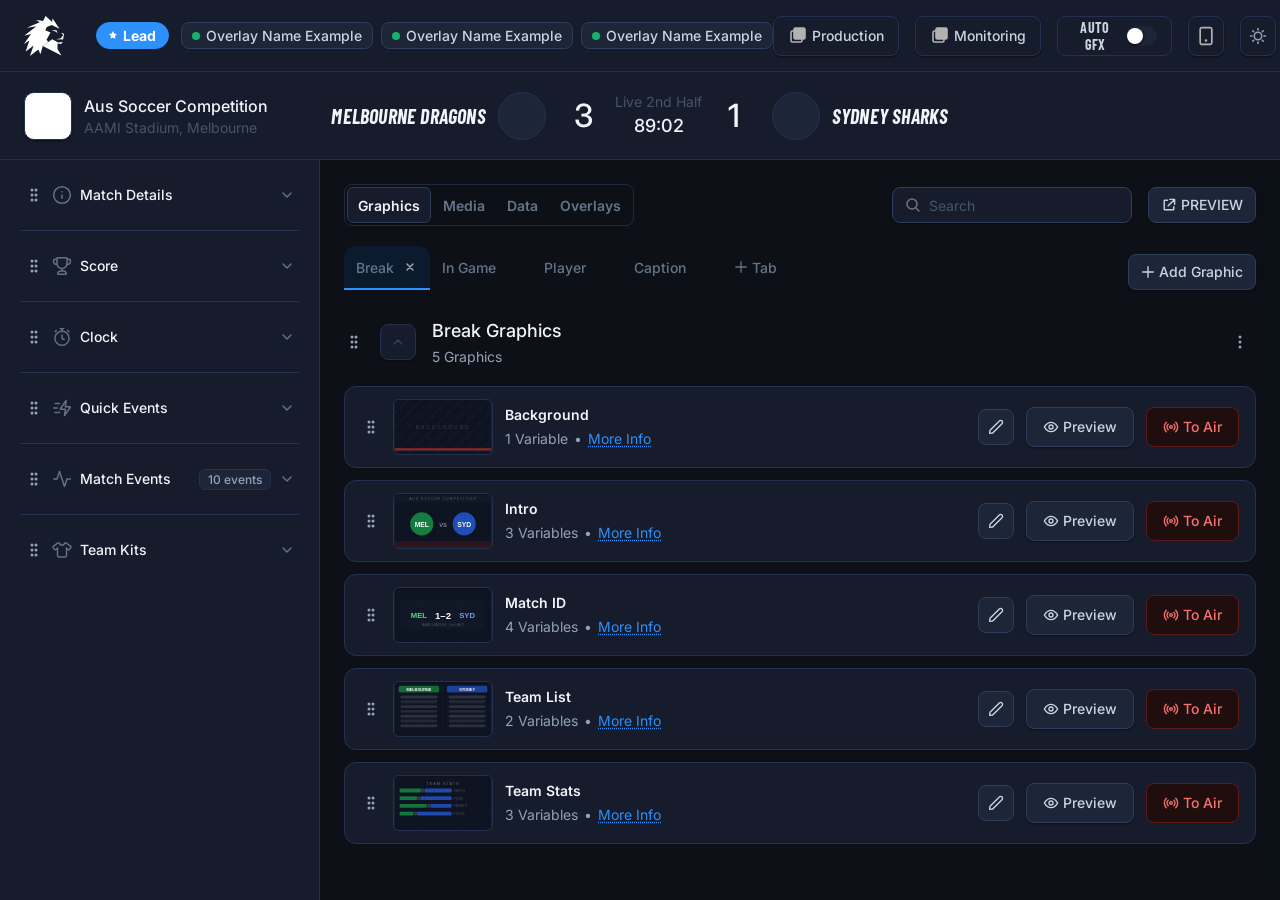
==== commit 3c3d1fa9: "Responsive topbar + card button icon-only + preview state fix - Content topbar becomes responsive vi" ====
--- a/index.html
+++ b/index.html
@@ -385,14 +385,19 @@
   <main class="content-area" id="contentArea">
 
     <!-- Content Top Bar -->
-    <div class="content-topbar">
-      <div class="content-type-tabs" id="contentTypeTabs">
-        <button class="content-type-tab content-type-tab--active" data-tab="graphics">Graphics</button>
-        <button class="content-type-tab" data-tab="media">Media</button>
-        <button class="content-type-tab" data-tab="data">Data</button>
-        <button class="content-type-tab" data-tab="overlays">Overlays</button>
+    <div class="content-topbar" id="contentTopbar">
+      <div class="content-topbar__left" id="contentTopbarLeft">
+        <div class="content-type-tabs" id="contentTypeTabs">
+          <button class="content-type-tab content-type-tab--active" data-tab="graphics">Graphics</button>
+          <button class="content-type-tab" data-tab="media">Media</button>
+          <button class="content-type-tab" data-tab="data">Data</button>
+          <button class="content-type-tab" data-tab="overlays">Overlays</button>
+        </div>
       </div>
       <div class="content-topbar__actions">
+        <button class="search-icon-btn" id="searchIconBtn" aria-label="Search">
+          <svg width="16" height="16" viewBox="0 0 16 16" fill="none"><circle cx="7" cy="7" r="5" stroke="currentColor" stroke-width="1.5"/><path d="M11 11l3 3" stroke="currentColor" stroke-width="1.5" stroke-linecap="round"/></svg>
+        </button>
         <div class="search-input" id="searchInputWrapper">
           <svg class="search-input__icon" width="16" height="16" viewBox="0 0 16 16" fill="none"><circle cx="7" cy="7" r="5" stroke="#737373" stroke-width="1.5"/><path d="M11 11l3 3" stroke="#737373" stroke-width="1.5" stroke-linecap="round"/></svg>
           <input type="text" class="search-input__field" id="contentSearchField" placeholder="Search" />
@@ -403,7 +408,7 @@
         </div>
         <button class="btn btn--secondary btn--sm btn--preview-url" id="previewUrlBtn">
           <svg width="16" height="16" viewBox="0 0 20 20" fill="none"><path d="M8 4H5a1 1 0 00-1 1v10a1 1 0 001 1h10a1 1 0 001-1v-3M11 3h6m0 0v6m0-6L9 11" stroke="#344054" stroke-width="1.8" stroke-linecap="round" stroke-linejoin="round"/></svg>
-          PREVIEW
+          <span class="btn-text">PREVIEW</span>
         </button>
       </div>
     </div>
--- a/style.css
+++ b/style.css
@@ -1069,6 +1069,8 @@
   flex-direction: column;
   overflow: hidden;
   background: var(--color-bg-primary);
+  container-type: inline-size;
+  container-name: content-area;
   box-shadow: inset 1px 0 0 var(--color-border-secondary);
 }
 
@@ -1080,6 +1082,15 @@
   padding: 24px 24px 0;
   flex-shrink: 0;
   background: #fcfcfd;
+  gap: 12px;
+  overflow: hidden;
+}
+
+.content-topbar__left {
+  overflow: hidden;
+  flex-shrink: 0;
+  transition: width 0.3s cubic-bezier(0.4, 0, 0.2, 1), opacity 0.2s ease;
+  /* width set via JS for animation; auto otherwise */
 }
 
 .content-type-tabs {
@@ -1119,19 +1130,37 @@
   gap: 16px;
 }
 
+/* ---- Search Icon Button (compact/minimal mode) ---- */
+.search-icon-btn {
+  display: none;
+  align-items: center;
+  justify-content: center;
+  flex-shrink: 0;
+  width: 36px;
+  height: 36px;
+  background: white;
+  border: 1px solid #d4d4d4;
+  border-radius: 8px;
+  box-shadow: var(--shadow-xs);
+  cursor: pointer;
+  color: #737373;
+}
+.search-icon-btn:hover { color: #404040; background: #f5f5f5; }
+
 /* ---- Search Input ---- */
 .search-input {
   display: flex;
   align-items: center;
   gap: 8px;
-  width: 312px;
+  width: 240px;
   height: 36px;
   padding: 0 8px 0 12px;
   background: white;
   border: 1px solid #d4d4d4;
   border-radius: 8px;
   box-shadow: var(--shadow-xs);
-  transition: border-color 0.15s, box-shadow 0.15s;
+  transition: border-color 0.15s, box-shadow 0.15s, width 0.3s cubic-bezier(0.4, 0, 0.2, 1), flex 0.3s;
+  flex-shrink: 0;
 }
 
 .search-input--active {
@@ -1179,6 +1208,55 @@
 .search-input__clear:hover { color: #404040; background: #f0f0f0; }
 .search-input--active .search-input__shortcut { display: none; }
 .search-input--active .search-input__clear { display: flex; }
+
+/* ---- Topbar responsive states ---- */
+
+/* Compact: preview button icon-only, search shrinks */
+.content-topbar--compact .btn-text { display: none; }
+.content-topbar--compact .btn--preview-url { padding: 0; width: 36px; justify-content: center; }
+.content-topbar--compact .search-input { width: 160px; }
+.content-topbar--compact .search-input__shortcut { display: none; }
+
+/* Minimal: search input hidden, search icon shown */
+.content-topbar--minimal .search-input { display: none; }
+.content-topbar--minimal .search-icon-btn { display: flex; }
+.content-topbar--minimal .btn-text { display: none; }
+.content-topbar--minimal .btn--preview-url { padding: 0; width: 36px; justify-content: center; }
+
+/* Search open: tabs collapse, search fills space */
+.content-topbar--search-open .content-topbar__left {
+  opacity: 0;
+  pointer-events: none;
+}
+.content-topbar--search-open .content-topbar__actions {
+  flex: 1;
+}
+.content-topbar--search-open .search-input {
+  display: flex !important;
+  flex: 1;
+  width: auto;
+}
+.content-topbar--search-open .search-icon-btn { display: none; }
+
+/* ---- Card button icon-only at compact widths ---- */
+@container content-area (max-width: 700px) {
+  .graphic-card__actions .btn--preview,
+  .graphic-card__actions .btn--to-air-outline {
+    padding: 0;
+    width: 36px;
+    height: 36px;
+    min-width: 36px;
+    flex-shrink: 0;
+    font-size: 0; /* collapses bare text nodes */
+    gap: 0;
+    justify-content: center;
+    align-items: center;
+  }
+  .graphic-card__actions .btn--preview svg,
+  .graphic-card__actions .btn--to-air-outline svg {
+    flex-shrink: 0;
+  }
+}
 
 /* ---- Category Tabs Bar ---- */
 .category-tabs-bar {
@@ -1816,9 +1894,13 @@
 }
 
 .graphic-card--preview-state .btn--preview {
-  background: var(--color-orange);
-  border-color: var(--color-orange);
-  color: white;
+  background: var(--color-orange) !important;
+  border-color: var(--color-orange) !important;
+  color: white !important;
+}
+.graphic-card--preview-state .btn--preview svg path,
+.graphic-card--preview-state .btn--preview svg circle {
+  stroke: white !important;
 }
 
 .graphic-card__inner {
@@ -5426,6 +5508,8 @@
 html.dark .content-area              { background: var(--color-bg-secondary); }
 html.dark .content-pane              { background: var(--color-bg-secondary); }
 html.dark .content-topbar            { background: var(--color-bg-secondary) !important; }
+html.dark .search-icon-btn           { background: var(--color-bg-tertiary); border-color: var(--color-border-primary); color: var(--color-text-quaternary); }
+html.dark .search-icon-btn:hover     { background: var(--color-bg-primary); color: var(--color-text-secondary); }
 html.dark .category-tabs-bar         { background: var(--color-bg-secondary) !important; }
 
 /* ---- Edit panel ---- */
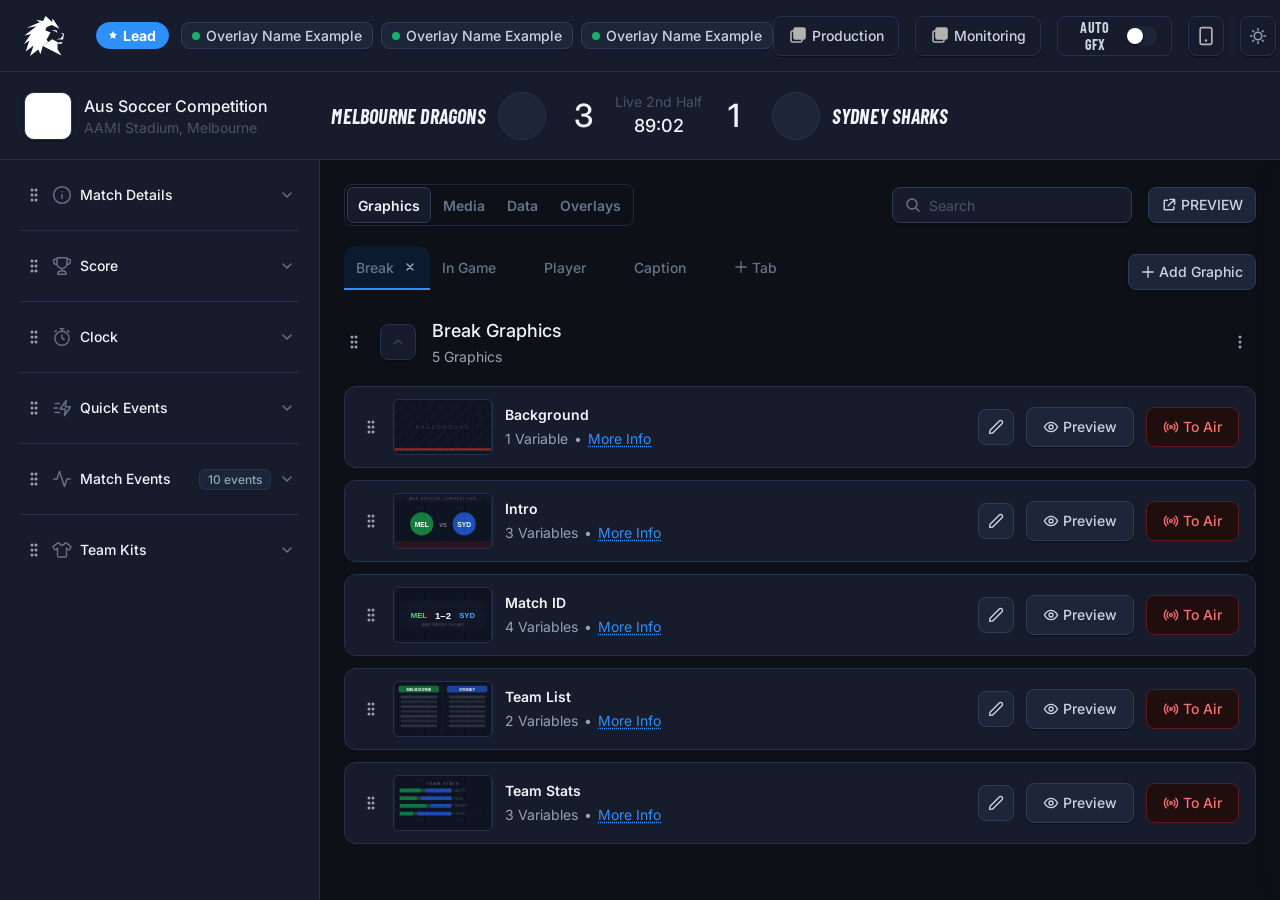
==== commit 3664f5ea: "Panel header name/close, Variables count tab, button size fixes - Show graphic name above preview in" ====
--- a/index.html
+++ b/index.html
@@ -1323,8 +1323,14 @@
 
       <!-- Panel Header -->
       <div class="edit-panel__header">
-        <!-- Hidden elements kept for JS data binding -->
-        <p id="panelTitle" style="display:none"></p>
+        <!-- Name + close row -->
+        <div class="edit-panel__header-content">
+          <span class="edit-panel__title" id="panelTitle"></span>
+          <button class="edit-panel__close" id="panelClose" title="Close panel">
+            <svg width="20" height="20" viewBox="0 0 24 24" fill="none" stroke="currentColor" stroke-width="2" stroke-linecap="round" stroke-linejoin="round"><path d="M18 6 6 18M6 6l12 12"/></svg>
+          </button>
+        </div>
+        <!-- Hidden subtitle for JS data binding -->
         <p id="panelSubtitle" style="display:none"></p>
 
         <!-- Preview image -->
@@ -1349,15 +1355,15 @@
 
         <!-- Action buttons -->
         <div class="edit-panel__action-btns">
-          <button class="btn btn--secondary btn--flex" id="panelLocalBtn">
+          <button class="btn btn--secondary btn--md btn--flex" id="panelLocalBtn">
             <svg width="16" height="16" viewBox="0 0 24 24" fill="none" stroke="currentColor" stroke-width="2" stroke-linecap="round" stroke-linejoin="round"><path d="M3 12a9 9 0 1 0 9-9 9.75 9.75 0 0 0-6.74 2.74L3 8"/><path d="M3 3v5h5"/></svg>
             Local
           </button>
-          <button class="btn btn--secondary btn--flex" id="panelUrlBtn">
+          <button class="btn btn--secondary btn--md btn--flex" id="panelUrlBtn">
             <svg width="16" height="16" viewBox="0 0 24 24" fill="none" stroke="currentColor" stroke-width="2" stroke-linecap="round" stroke-linejoin="round"><path d="M2.42 12.713c-.136-.215-.204-.323-.242-.49a1.173 1.173 0 0 1 0-.446c.038-.167.106-.274.242-.49C3.546 9.505 6.895 5 12 5s8.455 4.505 9.58 6.287c.137.215.205.323.243.49.029.125.029.322 0 .446-.038.167-.106.274-.242.49C20.455 14.495 17.105 19 12 19c-5.106 0-8.455-4.505-9.58-6.287Z"/><path d="M12 15a3 3 0 1 0 0-6 3 3 0 0 0 0 6Z"/></svg>
             Preview
           </button>
-          <button class="btn btn--to-air-outline btn--flex" id="panelToAirBtn">
+          <button class="btn btn--to-air-outline btn--md btn--flex" id="panelToAirBtn">
             <svg width="16" height="16" viewBox="0 0 24 24" fill="none" stroke="currentColor" stroke-width="2" stroke-linecap="round" stroke-linejoin="round"><path d="M16.243 7.757a6 6 0 0 1 0 8.486m-8.486 0a6 6 0 0 1 0-8.486M4.93 19.071c-3.905-3.905-3.905-10.237 0-14.142m14.142 0c3.905 3.905 3.905 10.237 0 14.142M14 12a2 2 0 1 1-4 0 2 2 0 0 1 4 0Z"/></svg>
             To Air
           </button>
--- a/style.css
+++ b/style.css
@@ -2351,7 +2351,7 @@
 
 .edit-panel__header-content {
   display: flex;
-  align-items: flex-start;
+  align-items: center;
   justify-content: space-between;
   margin-bottom: 16px;
 }
@@ -2363,10 +2363,10 @@
 }
 
 .edit-panel__title {
-  font-size: 14px;
-  font-weight: 500;
-  color: #344054;
-  line-height: 20px;
+  font-size: 18px;
+  font-weight: 500;
+  color: var(--color-text-primary);
+  line-height: 1.3;
   white-space: nowrap;
   overflow: hidden;
   text-overflow: ellipsis;
@@ -2395,8 +2395,8 @@
   border-radius: 8px;
   cursor: pointer;
   flex-shrink: 0;
-  transition: background 0.15s;
-  margin-top: -4px;
+  color: #667085;
+  transition: background 0.15s, color 0.15s;
 }
 
 .edit-panel__close:hover { background: #f2f4f7; }
@@ -2498,12 +2498,12 @@
 .edit-panel__action-btns .btn {
   flex: 1;
   min-width: 0;
-  font-size: 16px;
+  font-size: 14px;
   font-family: var(--font-body);
   font-weight: 500;
-  height: 44px;
-  padding: 10px 12px;
-  gap: 6px;
+  height: 40px;
+  padding: 10px 16px;
+  gap: 4px;
   display: inline-flex;
   align-items: center;
   justify-content: center;
@@ -5513,9 +5513,10 @@
 html.dark .category-tabs-bar         { background: var(--color-bg-secondary) !important; }
 
 /* ---- Edit panel ---- */
-html.dark .edit-panel__title         { color: var(--color-text-secondary); }
+html.dark .edit-panel__title         { color: var(--color-text-primary); }
 html.dark .edit-panel__subtitle      { color: var(--color-text-tertiary); }
-html.dark .edit-panel__close:hover   { background: var(--color-bg-tertiary); }
+html.dark .edit-panel__close         { color: var(--color-text-secondary); }
+html.dark .edit-panel__close:hover   { background: var(--color-bg-tertiary); color: var(--color-text-primary); }
 html.dark .edit-panel__tabs-bar      { background: var(--color-bg-secondary); border-color: var(--color-border-subtle); }
 html.dark .edit-panel__tab           { color: var(--color-text-quaternary); }
 html.dark .edit-panel__tab--active   { background: var(--color-bg-primary); border-color: var(--color-border-primary); color: var(--color-text-primary); }
